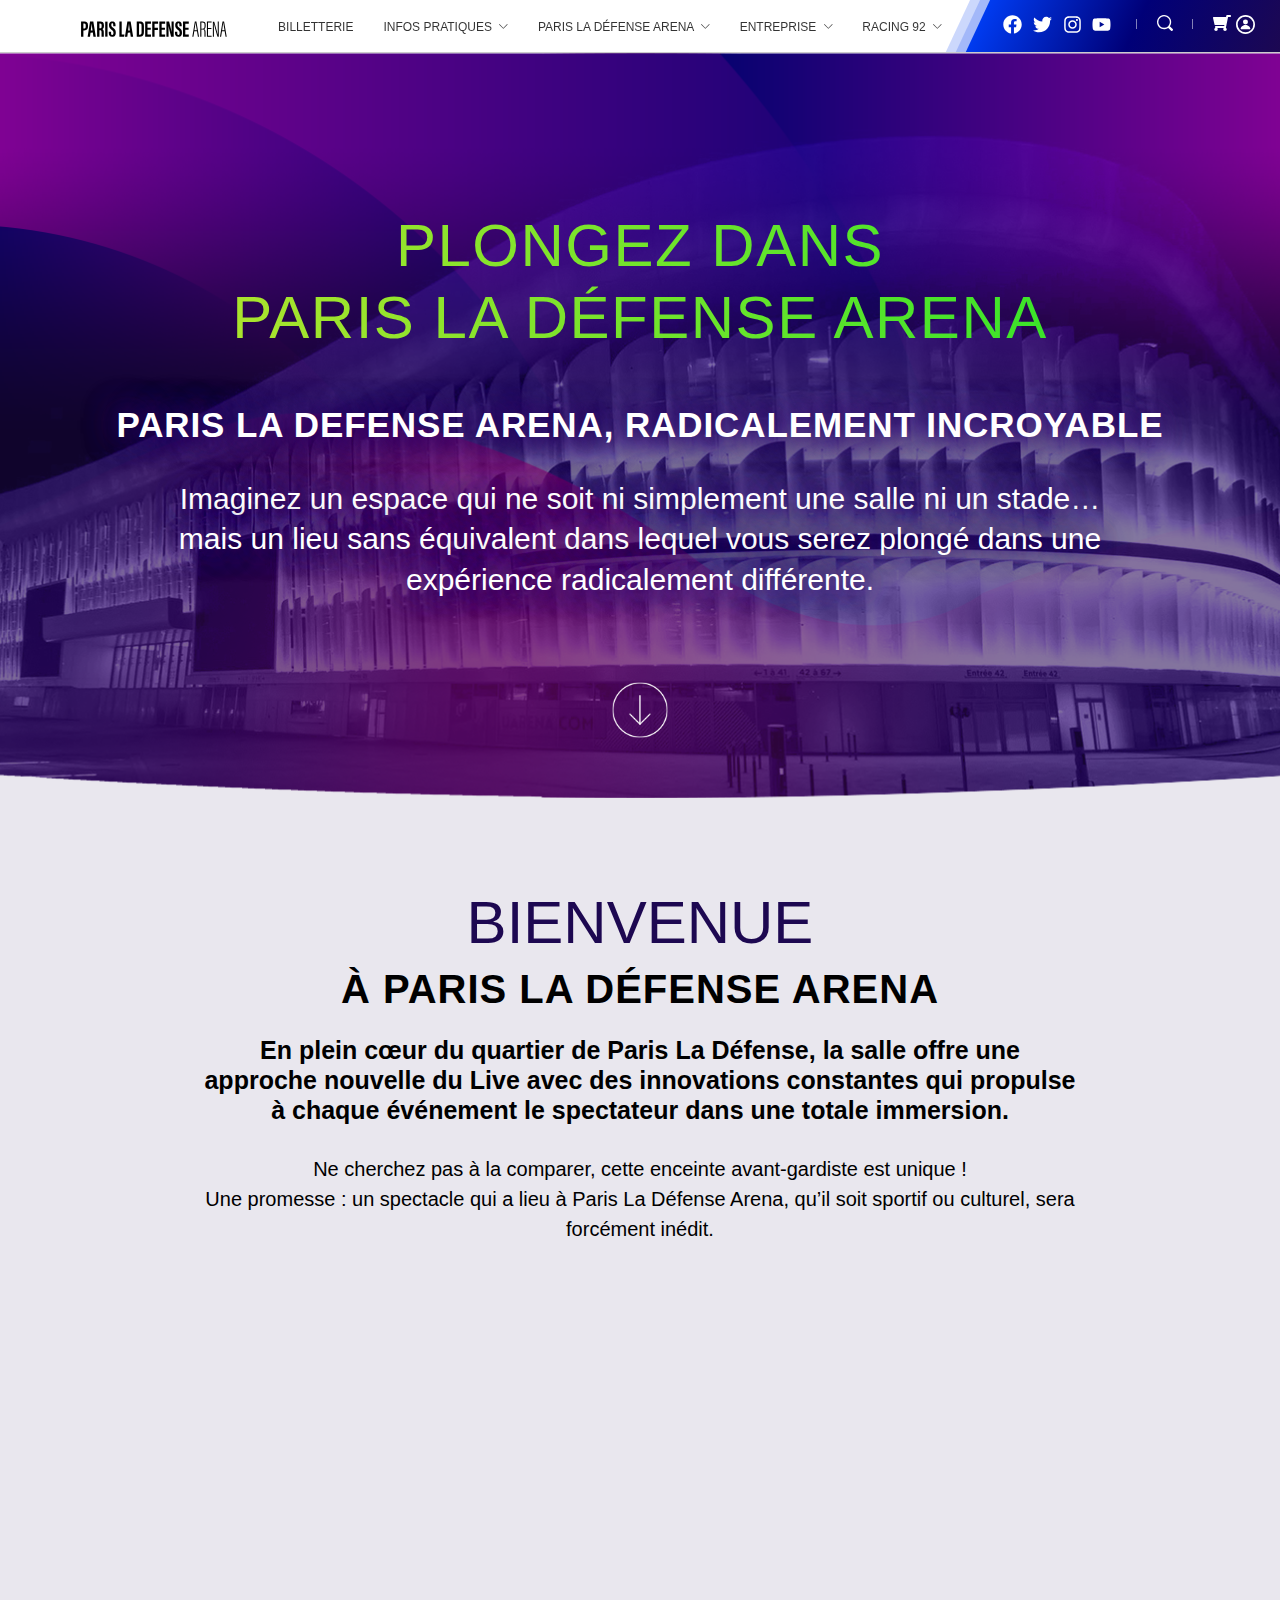
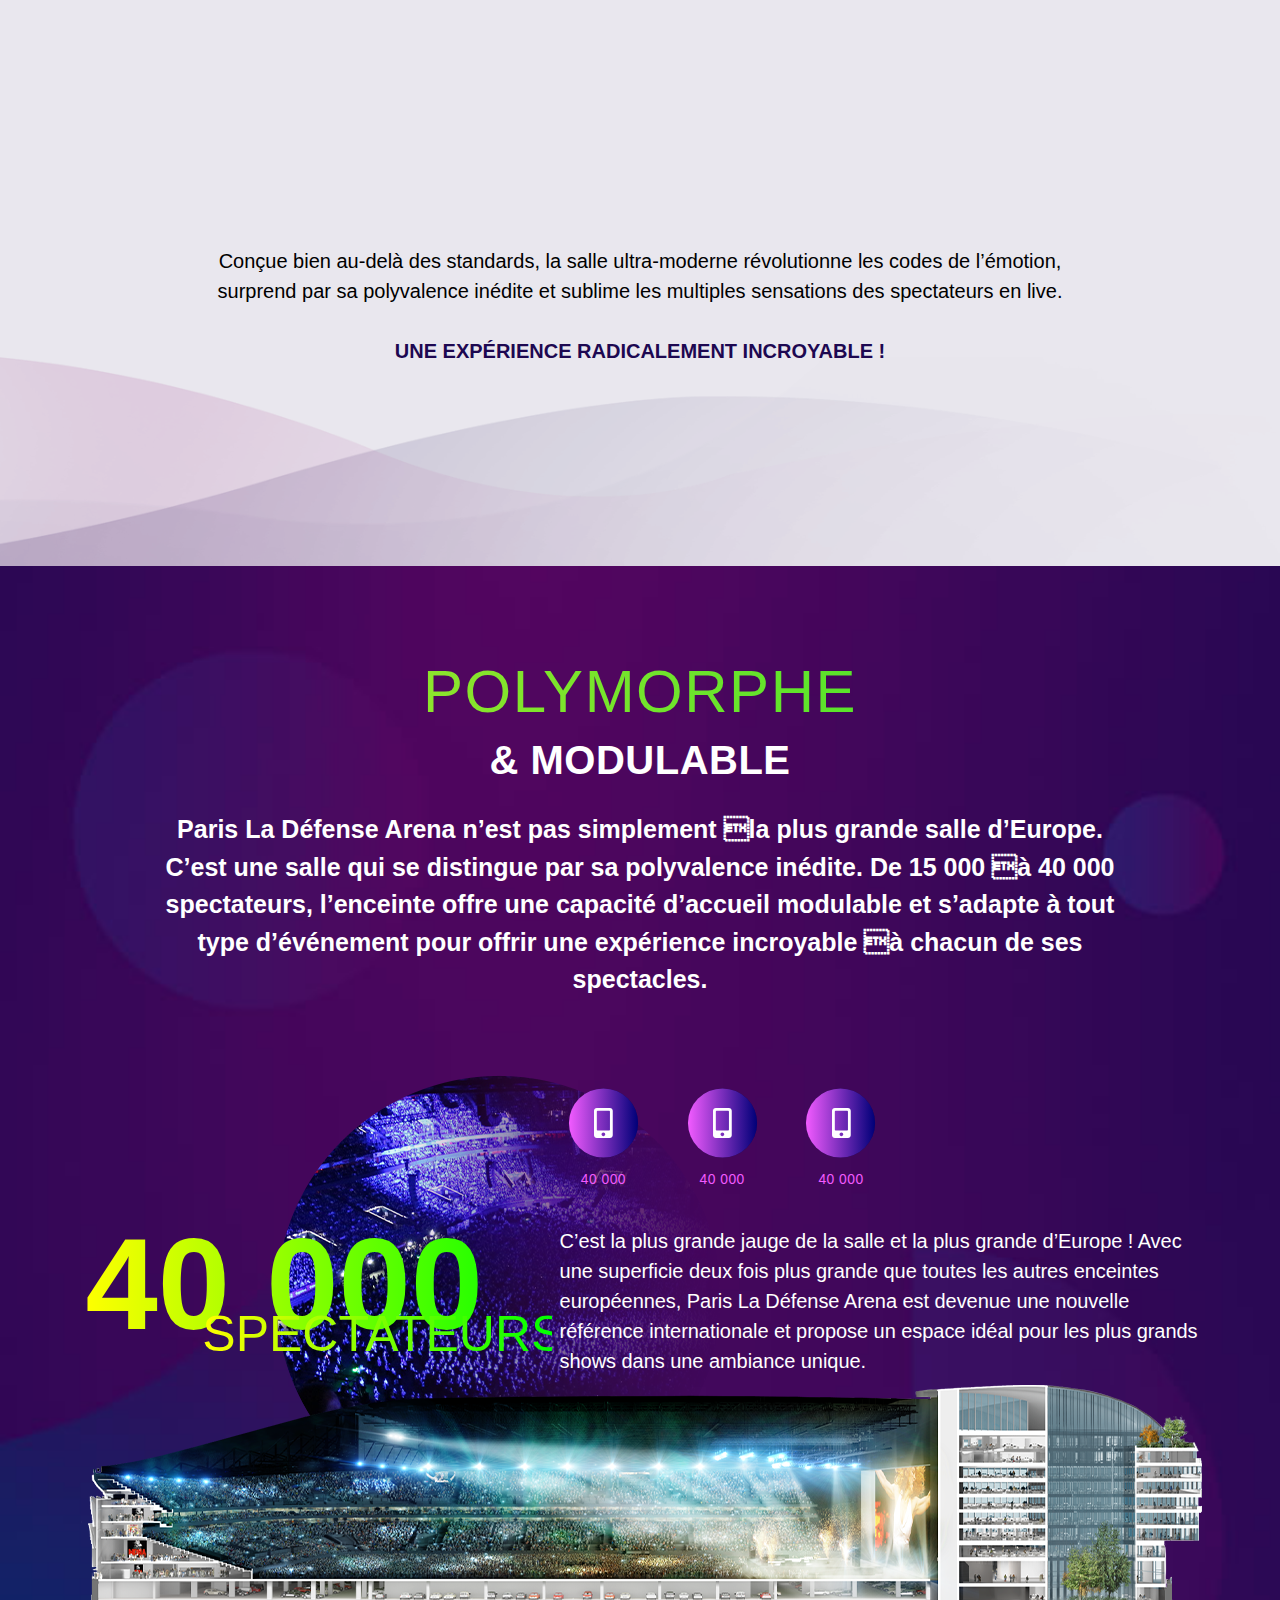
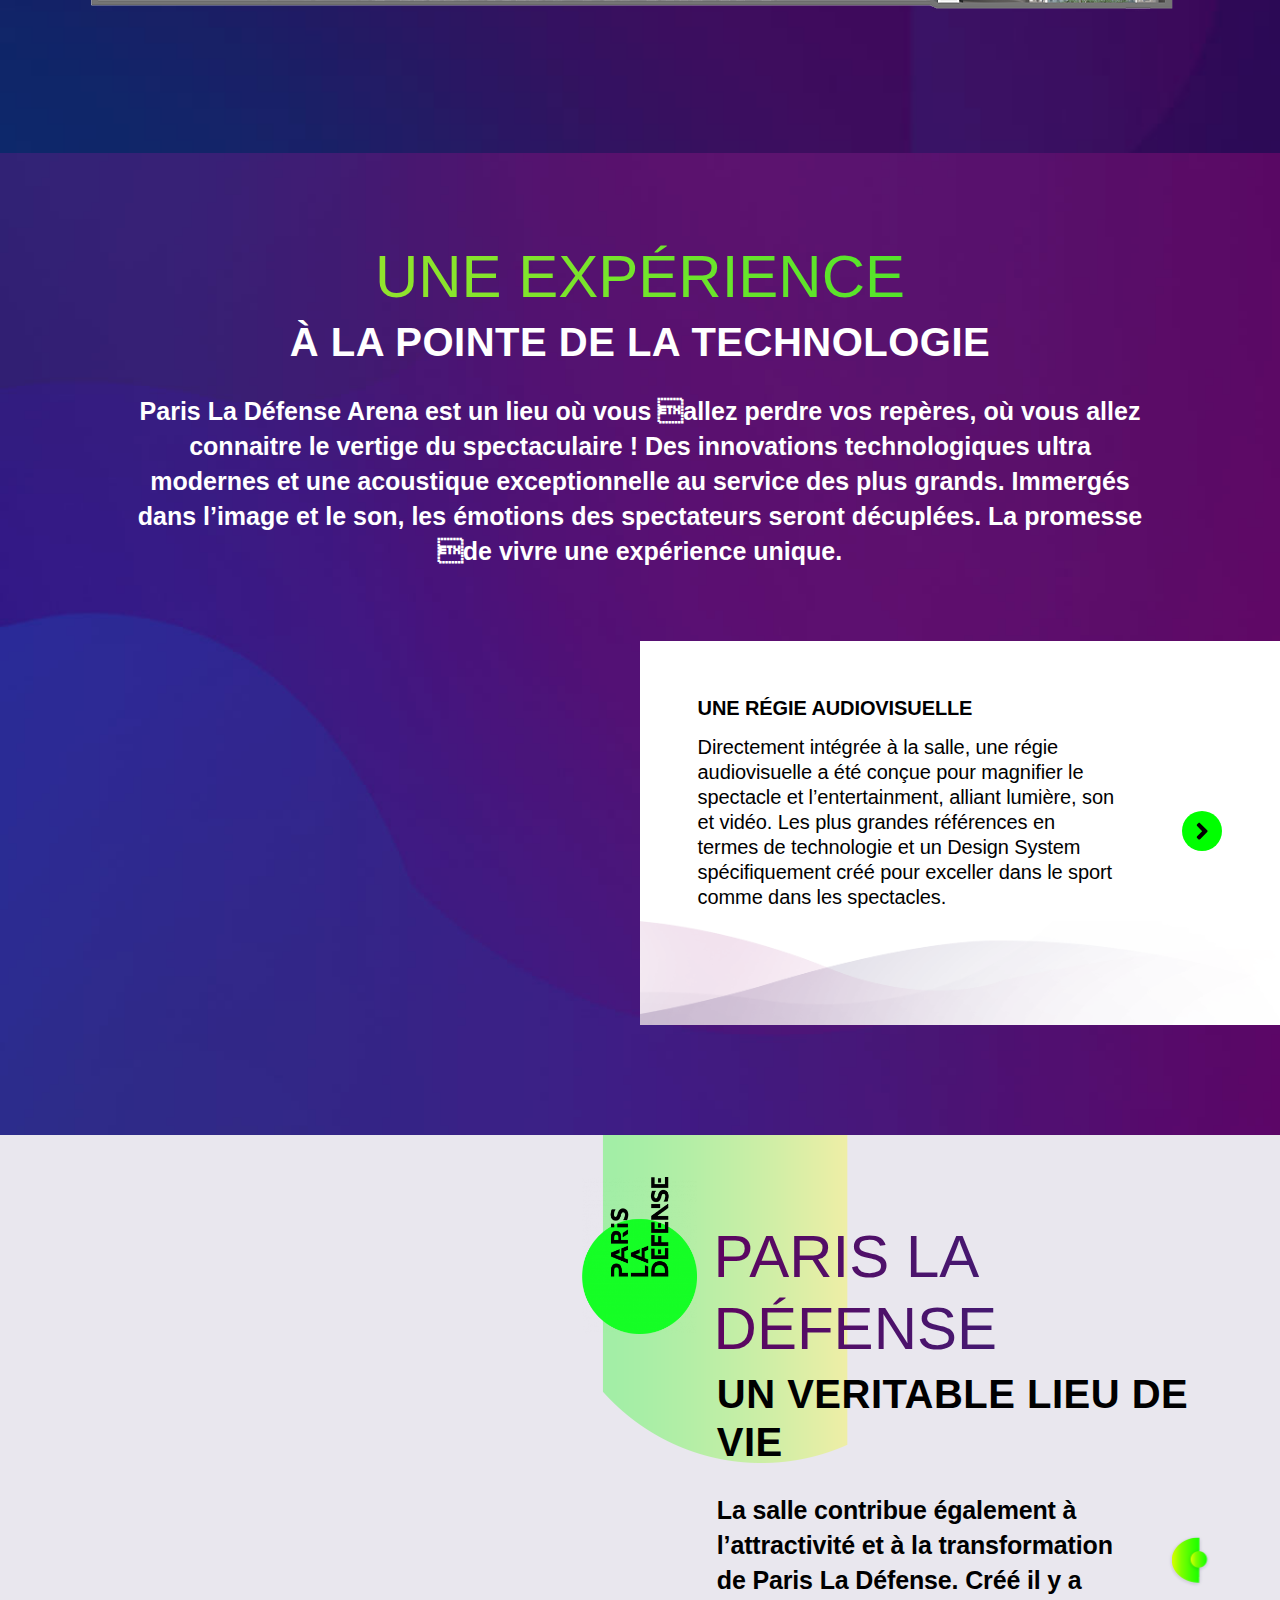
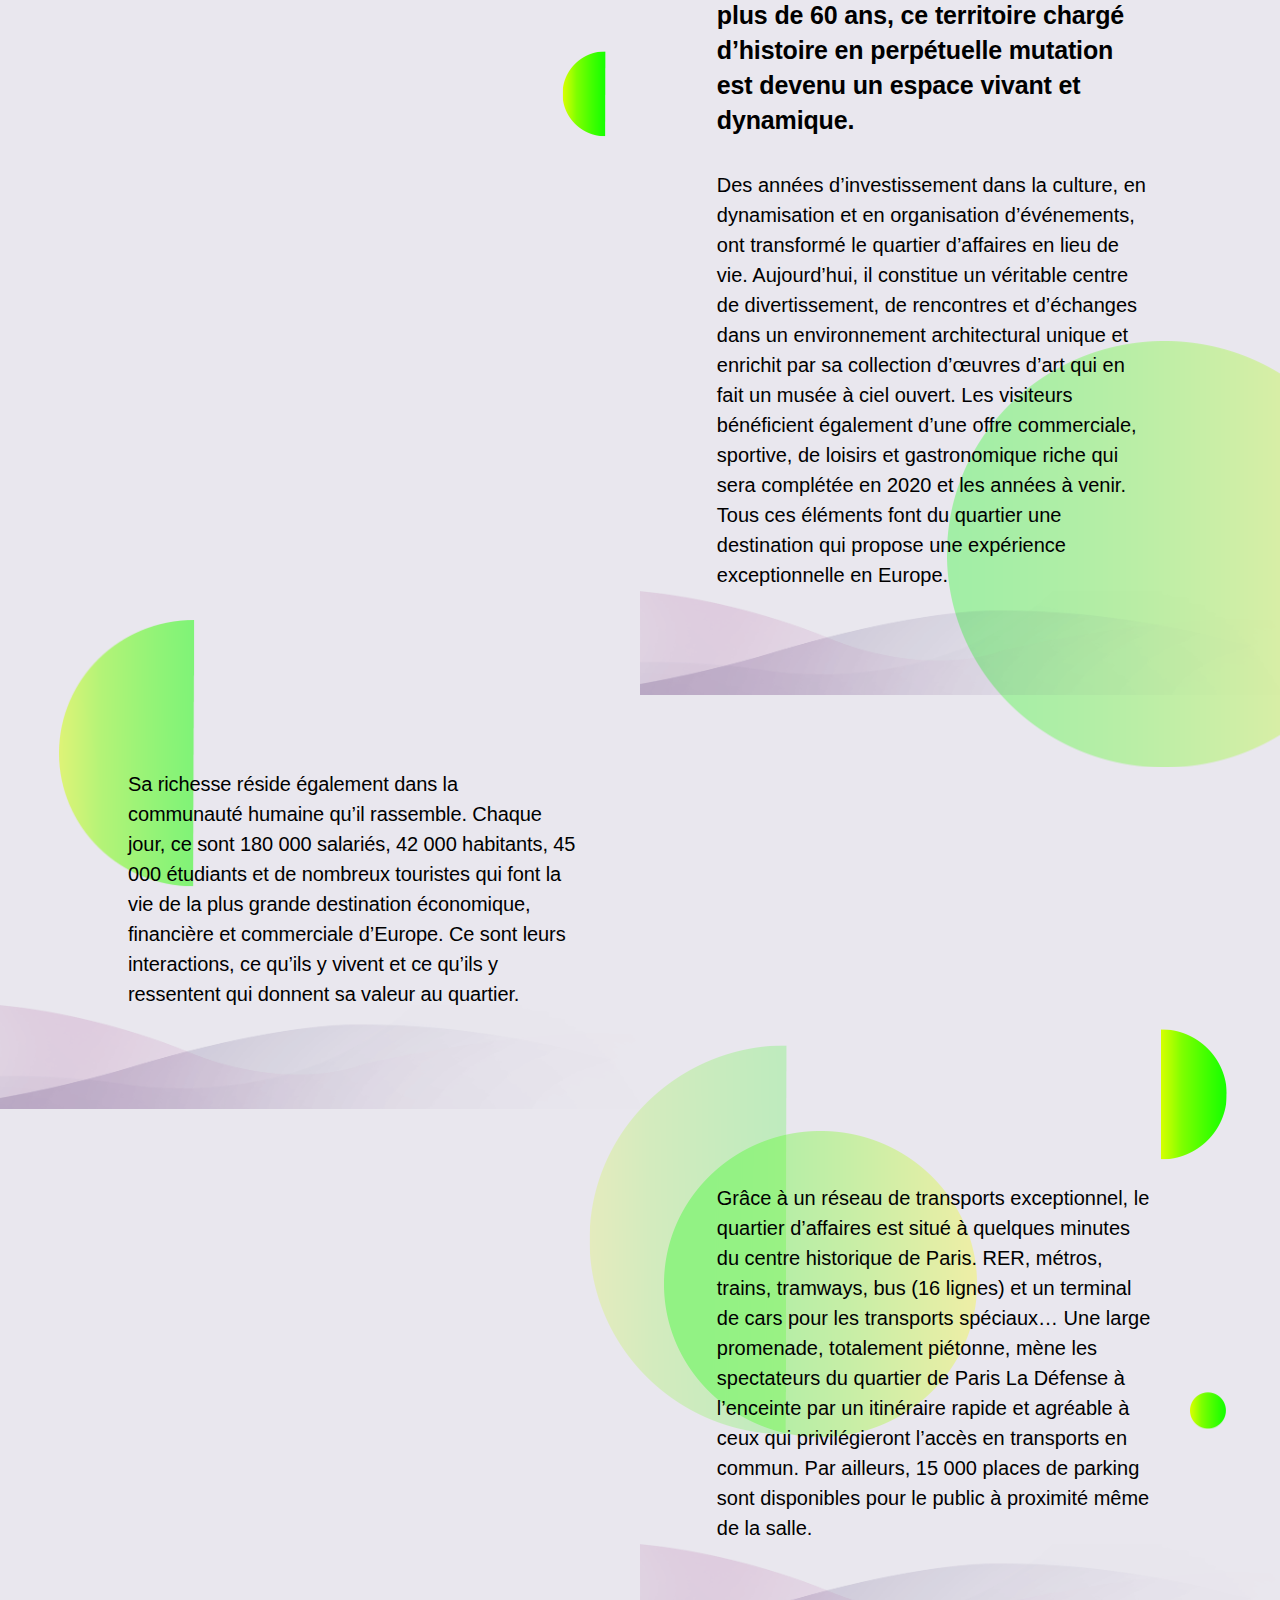
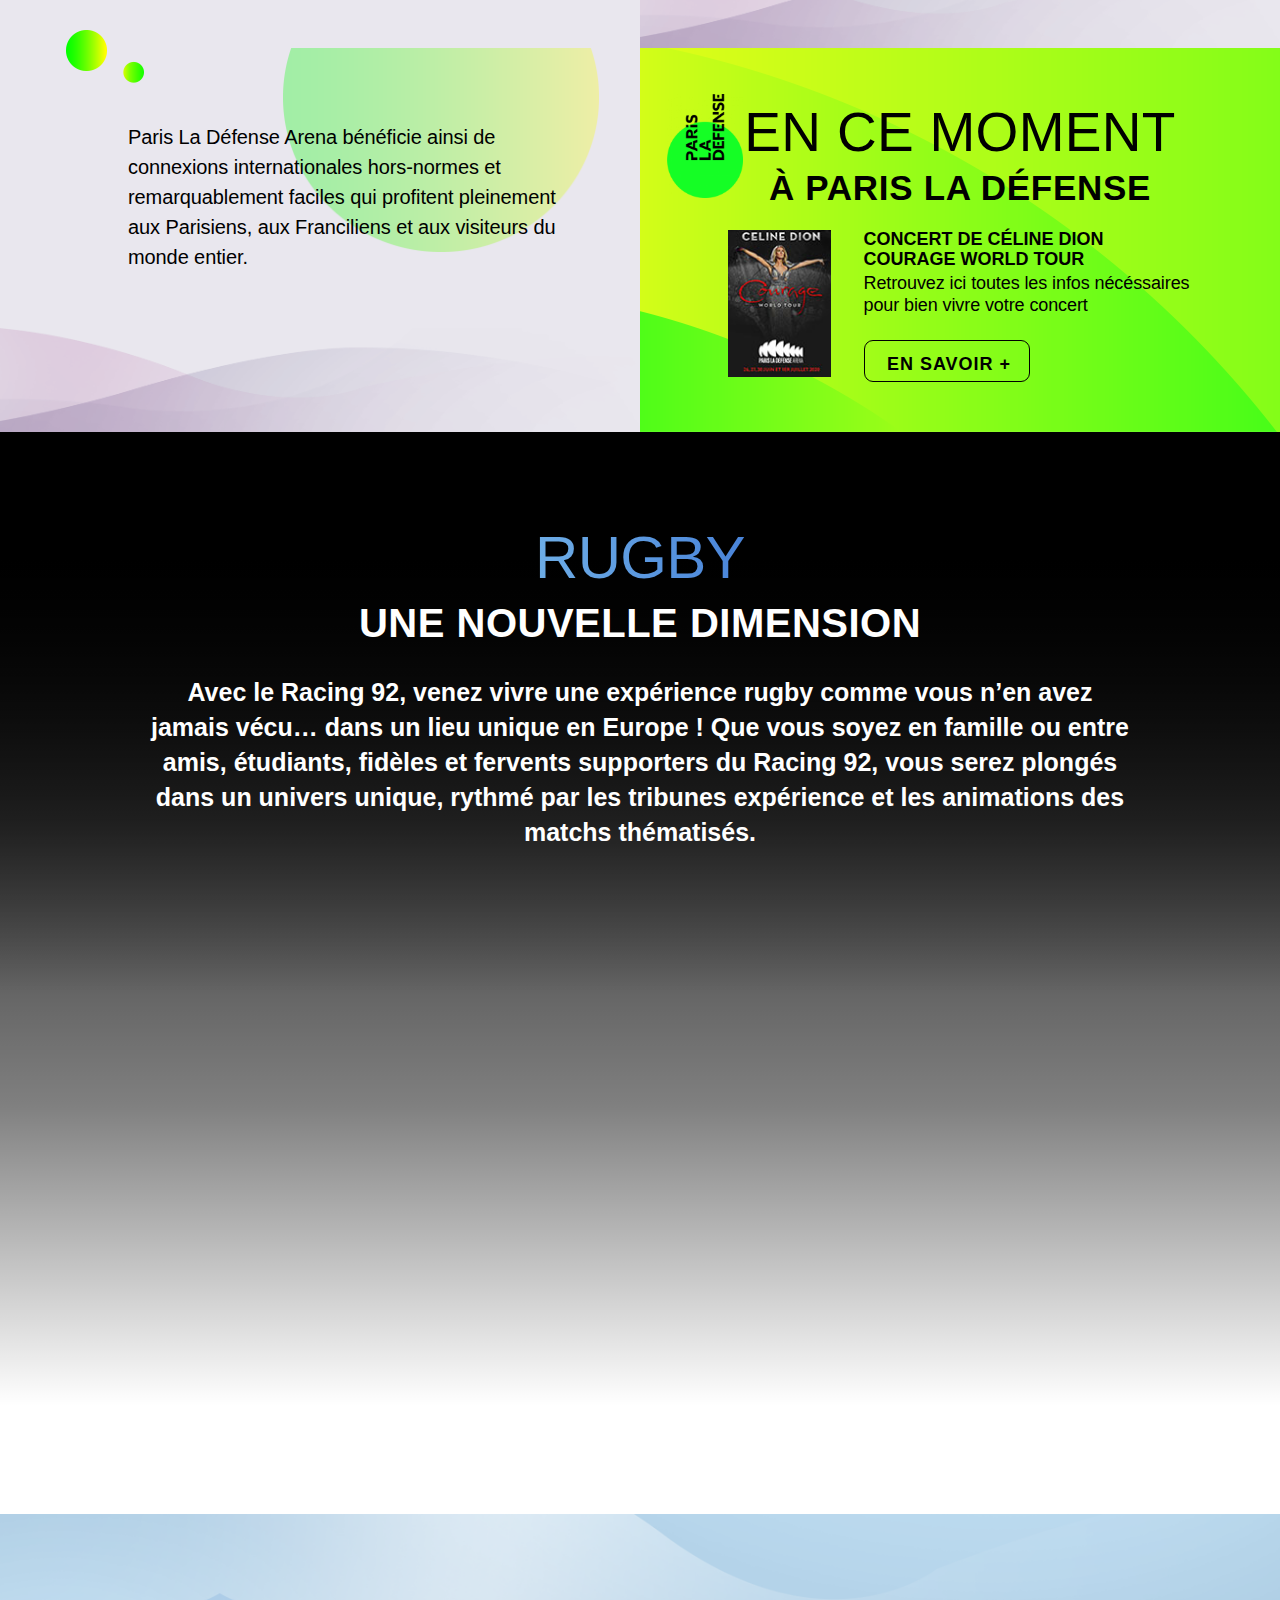
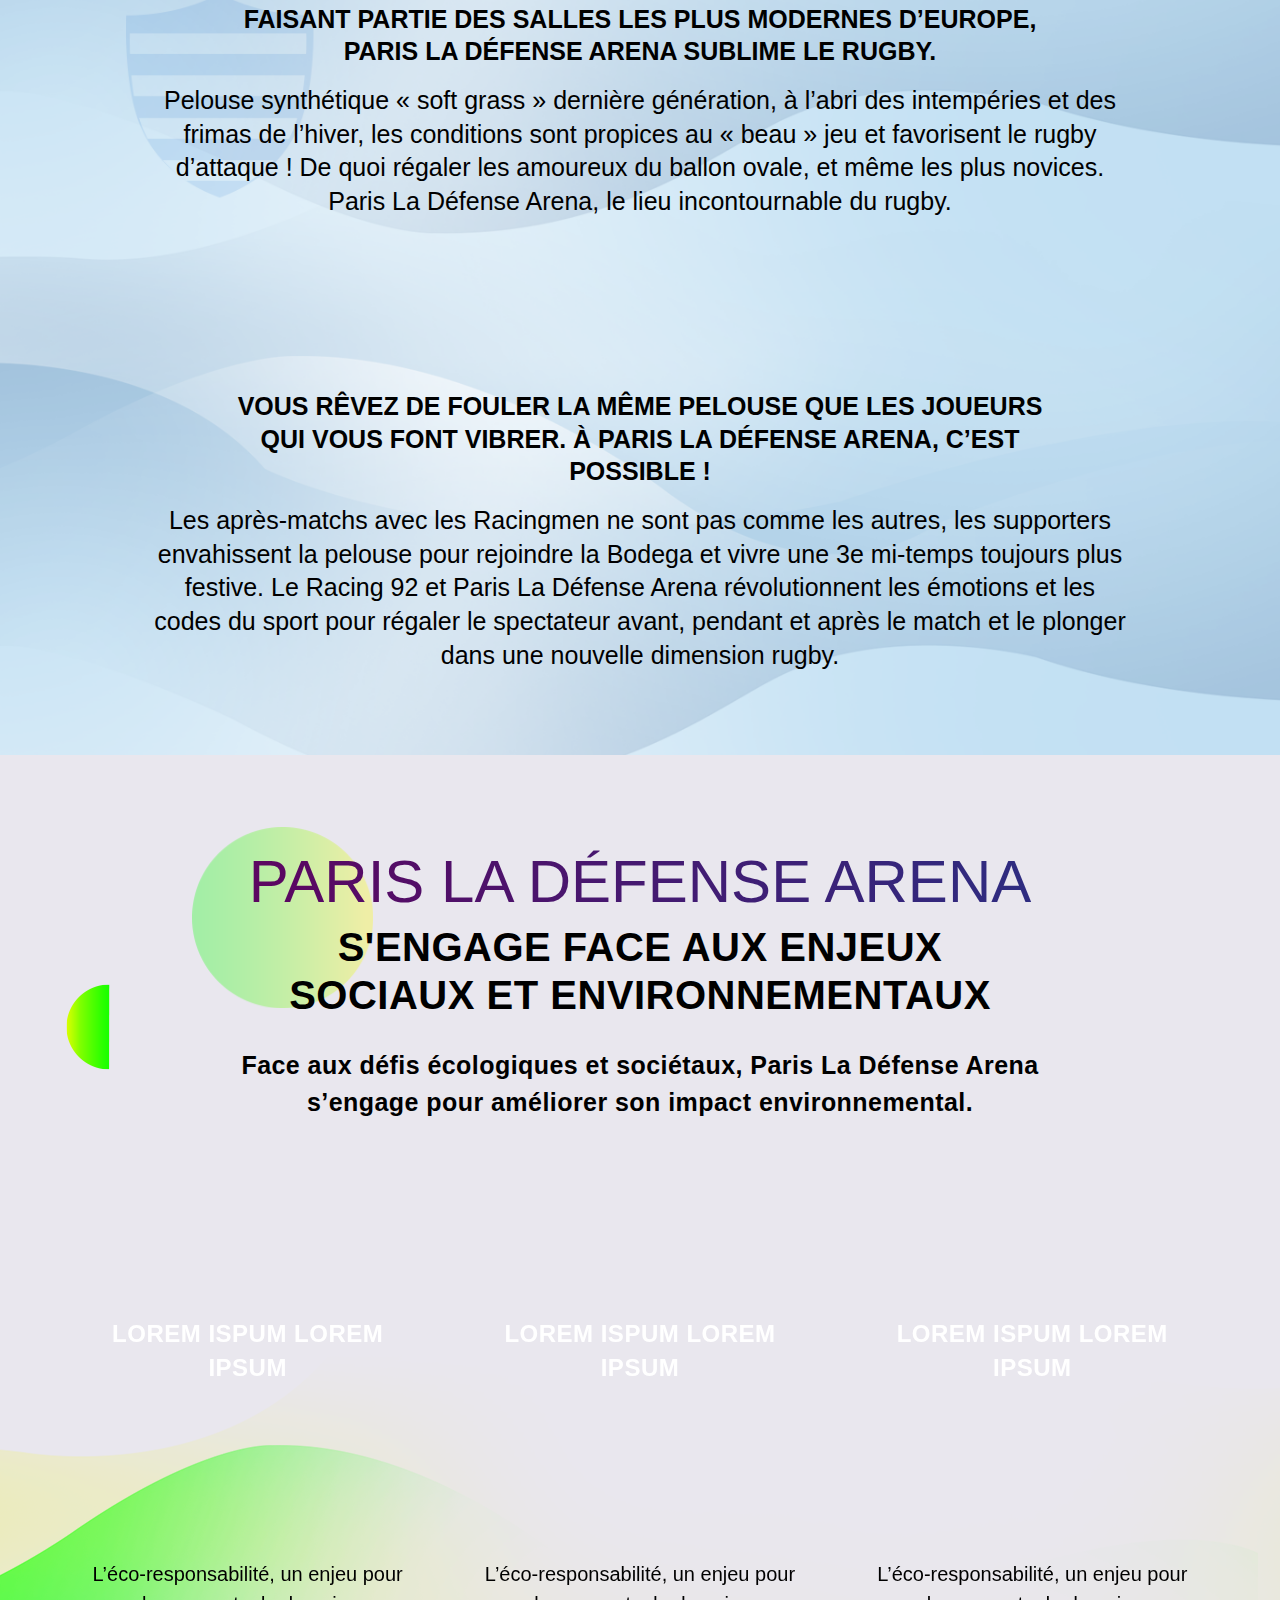
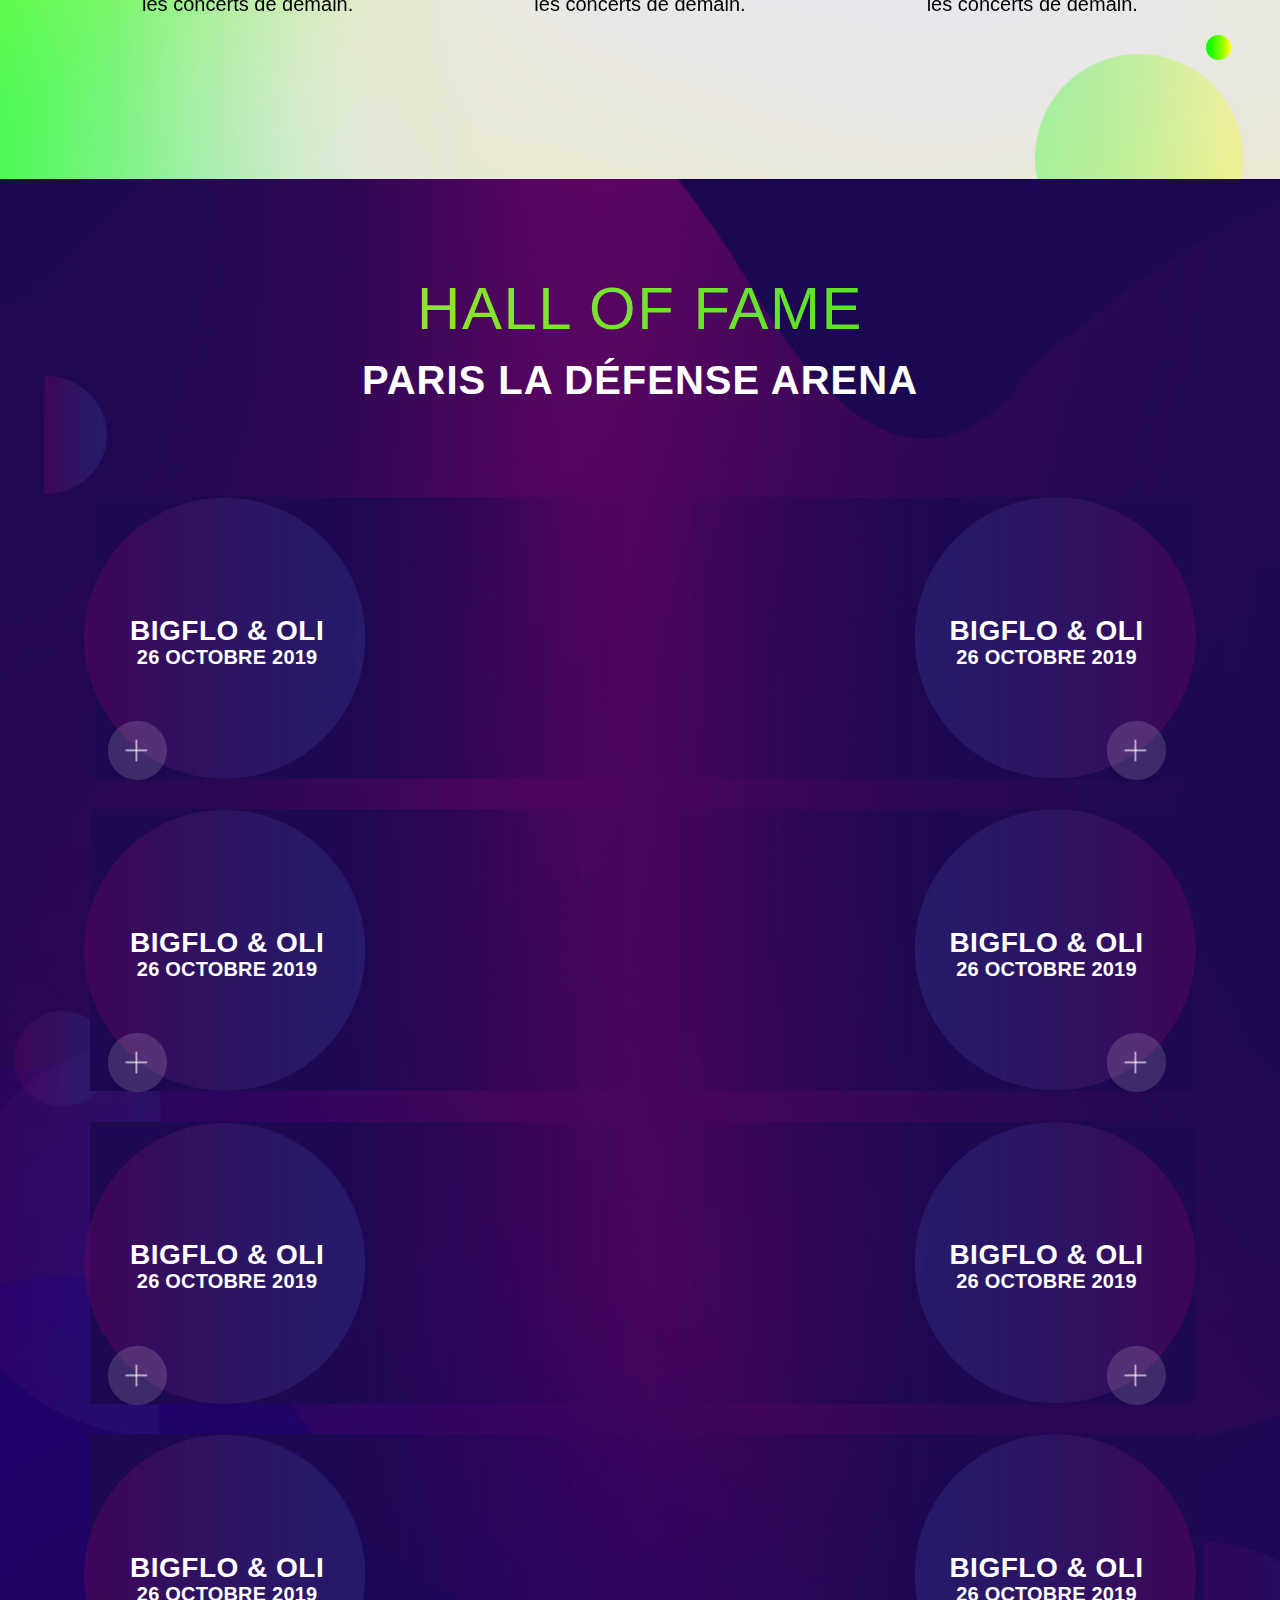
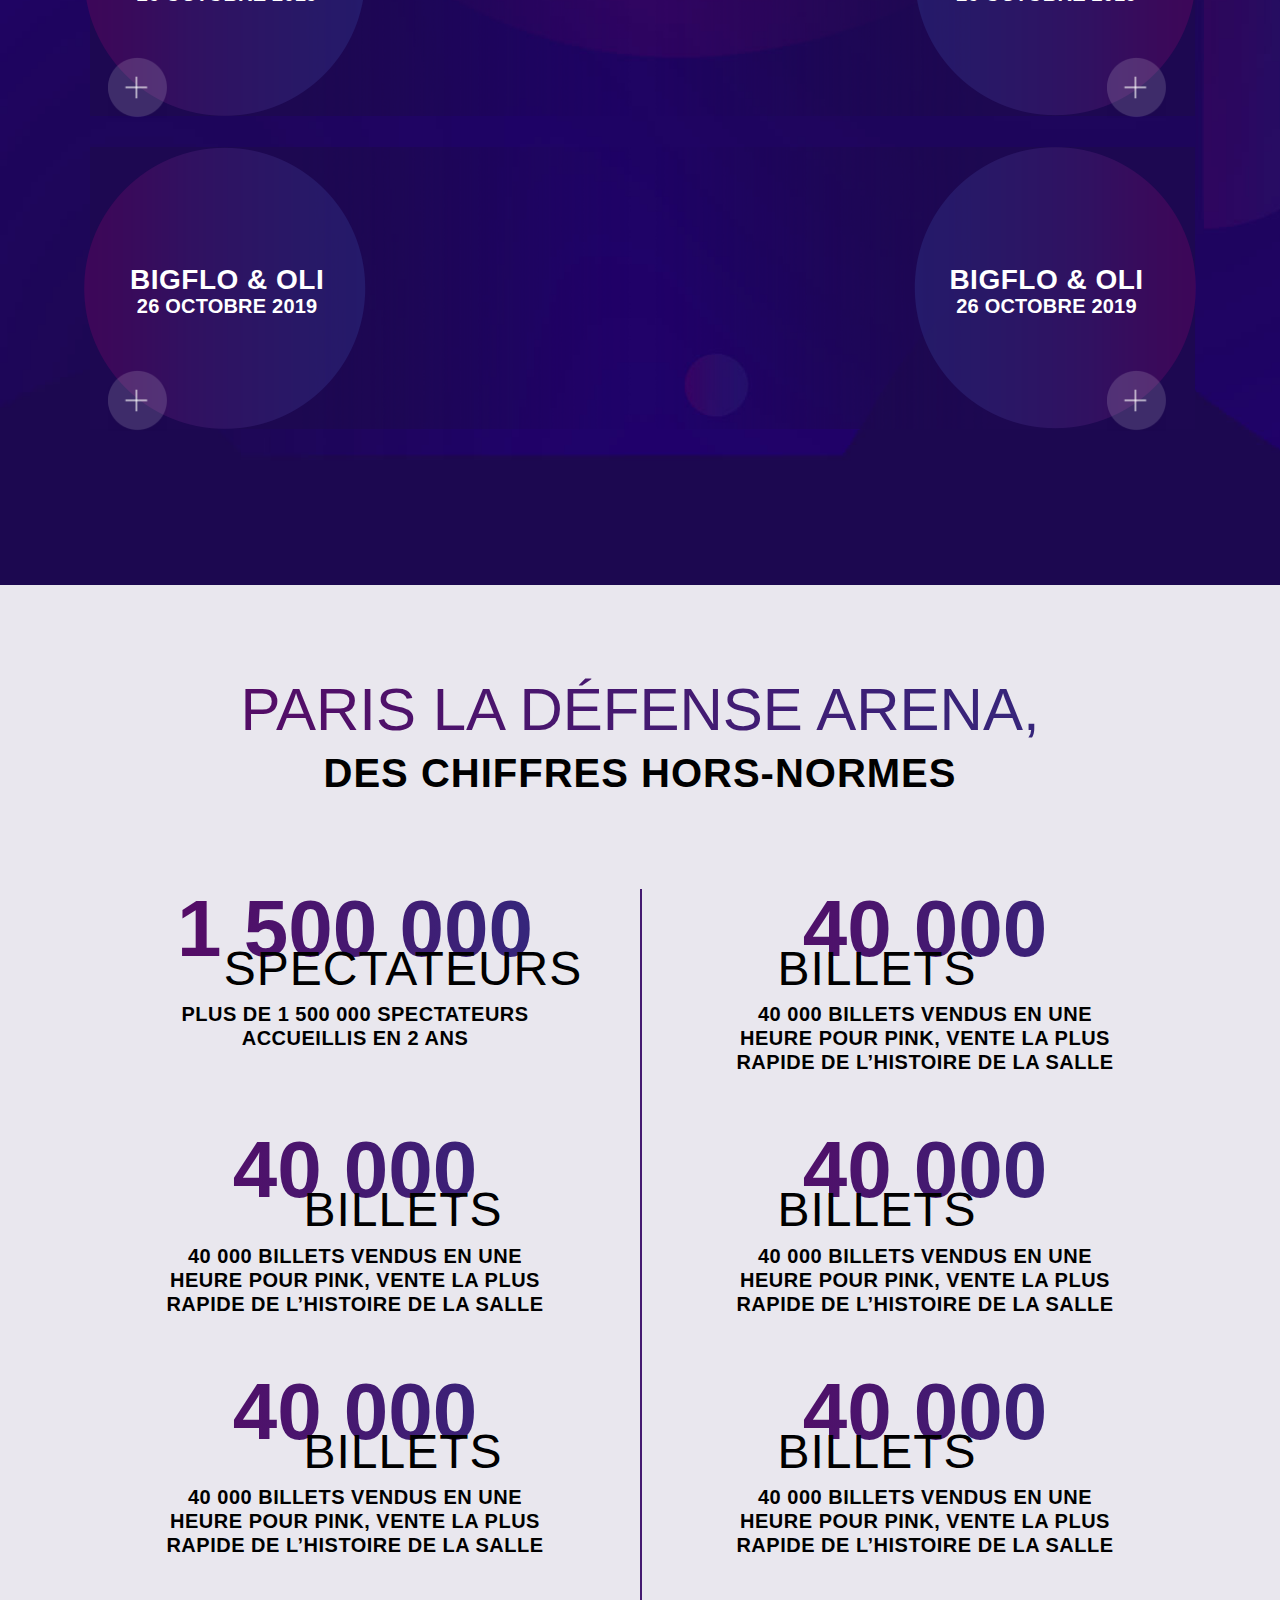
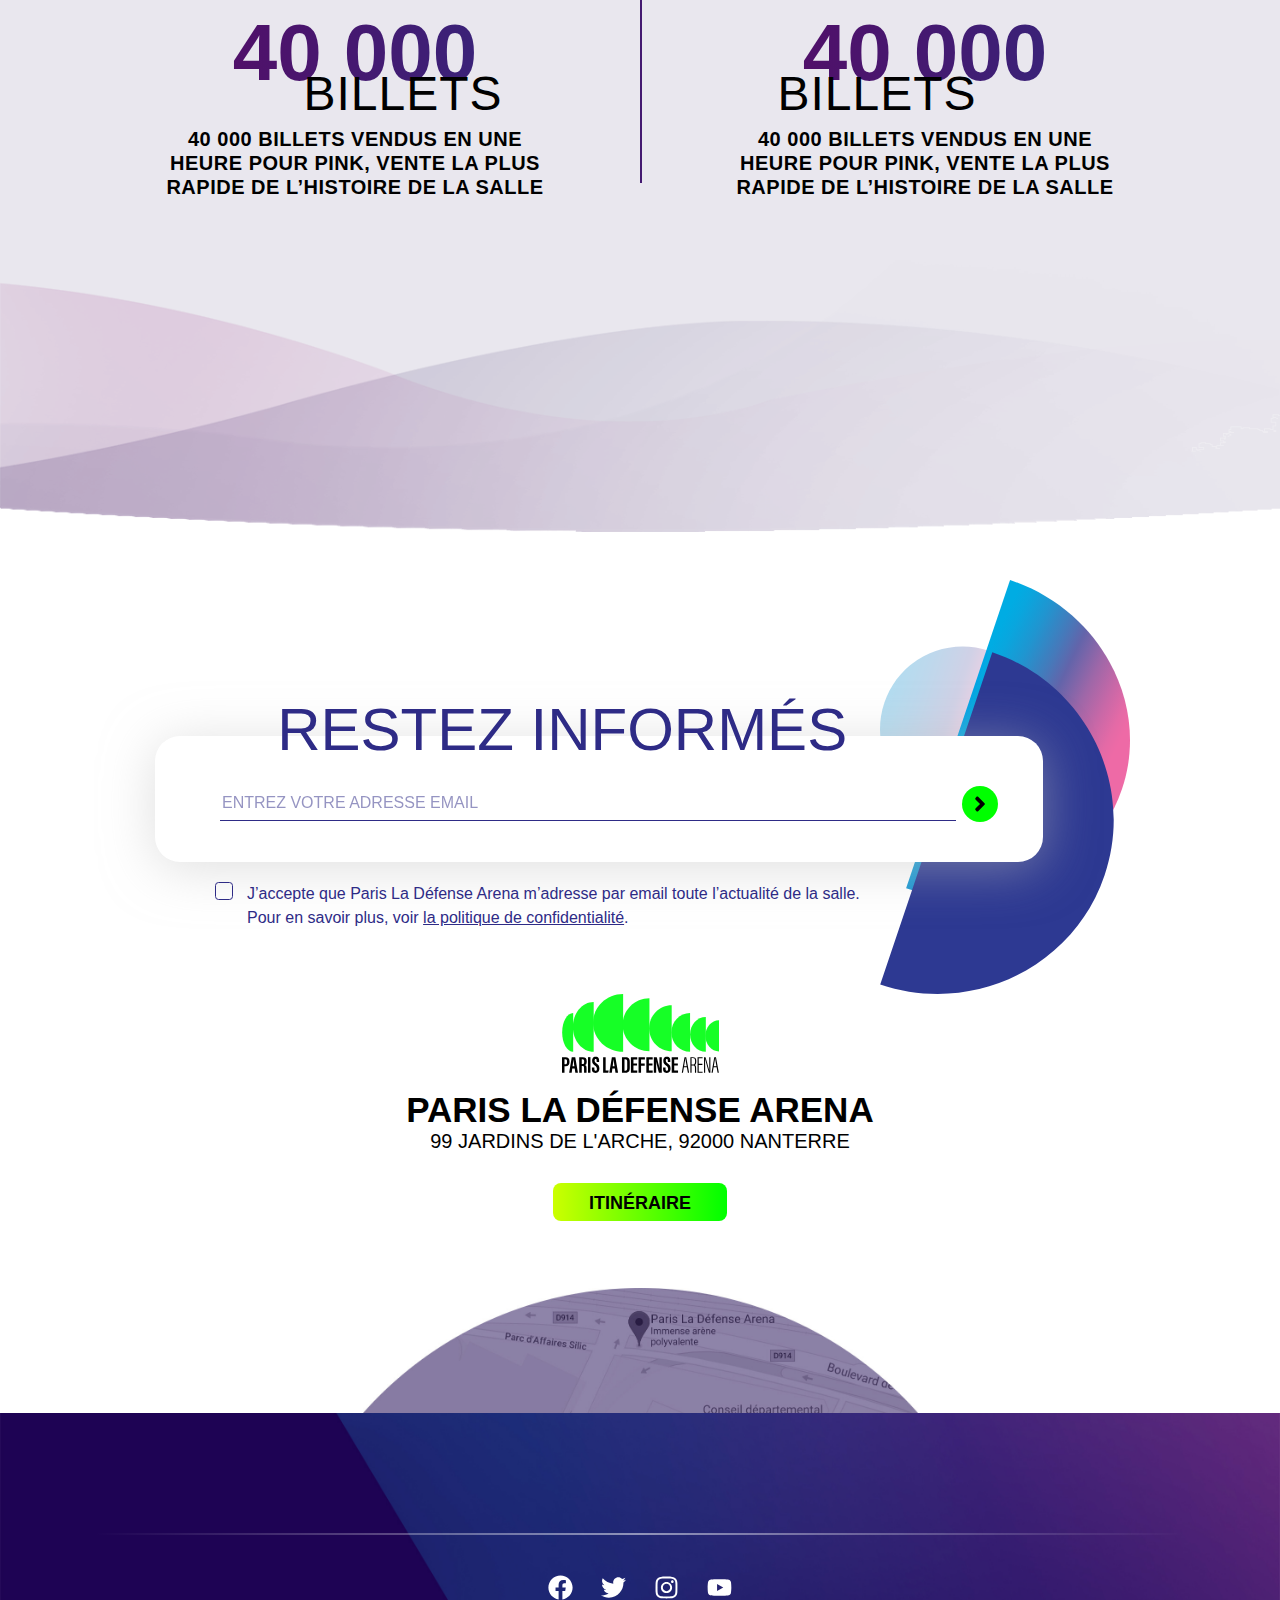
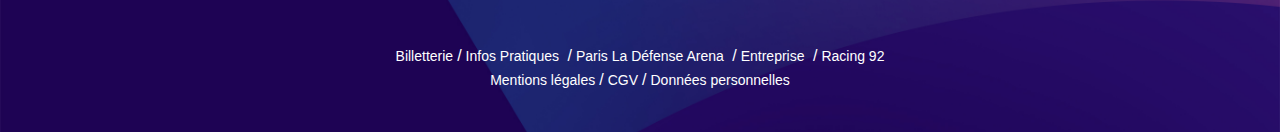
==== index.html @ a8482090 "uarena-360" ====
<!DOCTYPE html>
<html lang="fr-FR">
<head>
	<meta charset="UTF-8">
	<meta name="viewport" content="width=device-width, initial-scale=1">
	<link rel="profile" href="http://gmpg.org/xfn/11">
	<link rel="pingback" href="https://uarena.stagewp.webedia.io/wordpress/xmlrpc.php">
	<link rel="stylesheet" href="https://use.typekit.net/qjj5oti.css">
	<title>Paris La Défense Arena - site officiel : billetterie et programmation</title>

<!-- This site is optimized with the Yoast SEO Premium plugin v12.9.2 - https://yoast.com/wordpress/plugins/seo/ -->
<meta name="description" content="Paris La Défense Arena : programmation, concerts, matchs, billetterie... Réservez en ligne !"/>
<meta name="robots" content="max-snippet:-1, max-image-preview:large, max-video-preview:-1"/>
<link rel="canonical" href="https://uarena.stagewp.webedia.io/" />
<meta property="og:locale" content="fr_FR" />
<meta property="og:type" content="website" />
<meta property="og:title" content="Paris La Défense Arena - site officiel : billetterie et programmation" />
<meta property="og:description" content="Paris La Défense Arena : programmation, concerts, matchs, billetterie... Réservez en ligne !" />
<meta property="og:url" content="https://uarena.stagewp.webedia.io/" />
<meta property="og:site_name" content="Paris La Défense Arena" />
<meta name="twitter:card" content="summary_large_image" />
<meta name="twitter:description" content="Paris La Défense Arena : programmation, concerts, matchs, billetterie... Réservez en ligne !" />
<meta name="twitter:title" content="Paris La Défense Arena - site officiel : billetterie et programmation" />
<meta name="twitter:site" content="@ParisLaDefArena" />
<meta name="twitter:creator" content="@ParisLaDefArena" />
<script type='application/ld+json' class='yoast-schema-graph yoast-schema-graph--main'>{"@context":"https://schema.org","@graph":[{"@type":"WebSite","@id":"https://uarena.stagewp.webedia.io/#website","url":"https://uarena.stagewp.webedia.io/","name":"Paris La D\u00e9fense Arena","description":"Site officiel","potentialAction":{"@type":"SearchAction","target":"https://uarena.stagewp.webedia.io/?s={search_term_string}","query-input":"required name=search_term_string"}},{"@type":"WebPage","@id":"https://uarena.stagewp.webedia.io/#webpage","url":"https://uarena.stagewp.webedia.io/","inLanguage":"fr-FR","name":"Paris La D\u00e9fense Arena - site officiel : billetterie et programmation","isPartOf":{"@id":"https://uarena.stagewp.webedia.io/#website"},"datePublished":"2019-12-11T09:32:35+00:00","dateModified":"2020-02-17T19:58:42+00:00","description":"Paris La D\u00e9fense Arena : programmation, concerts, matchs, billetterie... R\u00e9servez en ligne !"}]}</script>
<!-- / Yoast SEO Premium plugin. -->

<link rel='dns-prefetch' href='//s.w.org' />
<link rel="alternate" type="application/rss+xml" title="Paris La Défense Arena &raquo; Flux" href="https://uarena.stagewp.webedia.io/feed/" />
<link rel="alternate" type="application/rss+xml" title="Paris La Défense Arena &raquo; Flux des commentaires" href="https://uarena.stagewp.webedia.io/comments/feed/" />
		<script type="text/javascript">
			window._wpemojiSettings = {"baseUrl":"https:\/\/s.w.org\/images\/core\/emoji\/12.0.0-1\/72x72\/","ext":".png","svgUrl":"https:\/\/s.w.org\/images\/core\/emoji\/12.0.0-1\/svg\/","svgExt":".svg","source":{"wpemoji":"https:\/\/uarena.stagewp.webedia.io\/wordpress\/wp-includes\/js\/wp-emoji.js?ver=5.3.2","twemoji":"https:\/\/uarena.stagewp.webedia.io\/wordpress\/wp-includes\/js\/twemoji.js?ver=5.3.2"}};
			/**
 * @output wp-includes/js/wp-emoji-loader.js
 */

( function( window, document, settings ) {
	var src, ready, ii, tests;

	// Create a canvas element for testing native browser support of emoji.
	var canvas = document.createElement( 'canvas' );
	var context = canvas.getContext && canvas.getContext( '2d' );

	/**
	 * Checks if two sets of Emoji characters render the same visually.
	 *
	 * @since 4.9.0
	 *
	 * @private
	 *
	 * @param {number[]} set1 Set of Emoji character codes.
	 * @param {number[]} set2 Set of Emoji character codes.
	 *
	 * @return {boolean} True if the two sets render the same.
	 */
	function emojiSetsRenderIdentically( set1, set2 ) {
		var stringFromCharCode = String.fromCharCode;

		// Cleanup from previous test.
		context.clearRect( 0, 0, canvas.width, canvas.height );
		context.fillText( stringFromCharCode.apply( this, set1 ), 0, 0 );
		var rendered1 = canvas.toDataURL();

		// Cleanup from previous test.
		context.clearRect( 0, 0, canvas.width, canvas.height );
		context.fillText( stringFromCharCode.apply( this, set2 ), 0, 0 );
		var rendered2 = canvas.toDataURL();

		return rendered1 === rendered2;
	}

	/**
	 * Detects if the browser supports rendering emoji or flag emoji.
	 *
	 * Flag emoji are a single glyph made of two characters, so some browsers
	 * (notably, Firefox OS X) don't support them.
	 *
	 * @since 4.2.0
	 *
	 * @private
	 *
	 * @param {string} type Whether to test for support of "flag" or "emoji".
	 *
	 * @return {boolean} True if the browser can render emoji, false if it cannot.
	 */
	function browserSupportsEmoji( type ) {
		var isIdentical;

		if ( ! context || ! context.fillText ) {
			return false;
		}

		/*
		 * Chrome on OS X added native emoji rendering in M41. Unfortunately,
		 * it doesn't work when the font is bolder than 500 weight. So, we
		 * check for bold rendering support to avoid invisible emoji in Chrome.
		 */
		context.textBaseline = 'top';
		context.font = '600 32px Arial';

		switch ( type ) {
			case 'flag':
				/*
				 * Test for Transgender flag compatibility. This flag is shortlisted for the Emoji 13 spec,
				 * but has landed in Twemoji early, so we can add support for it, too.
				 *
				 * To test for support, we try to render it, and compare the rendering to how it would look if
				 * the browser doesn't render it correctly (white flag emoji + transgender symbol).
				 */
				isIdentical = emojiSetsRenderIdentically(
					[ 0x1F3F3, 0xFE0F, 0x200D, 0x26A7, 0xFE0F ],
					[ 0x1F3F3, 0xFE0F, 0x200B, 0x26A7, 0xFE0F ]
				);

				if ( isIdentical ) {
					return false;
				}

				/*
				 * Test for UN flag compatibility. This is the least supported of the letter locale flags,
				 * so gives us an easy test for full support.
				 *
				 * To test for support, we try to render it, and compare the rendering to how it would look if
				 * the browser doesn't render it correctly ([U] + [N]).
				 */
				isIdentical = emojiSetsRenderIdentically(
					[ 0xD83C, 0xDDFA, 0xD83C, 0xDDF3 ],
					[ 0xD83C, 0xDDFA, 0x200B, 0xD83C, 0xDDF3 ]
				);

				if ( isIdentical ) {
					return false;
				}

				/*
				 * Test for English flag compatibility. England is a country in the United Kingdom, it
				 * does not have a two letter locale code but rather an five letter sub-division code.
				 *
				 * To test for support, we try to render it, and compare the rendering to how it would look if
				 * the browser doesn't render it correctly (black flag emoji + [G] + [B] + [E] + [N] + [G]).
				 */
				isIdentical = emojiSetsRenderIdentically(
					[ 0xD83C, 0xDFF4, 0xDB40, 0xDC67, 0xDB40, 0xDC62, 0xDB40, 0xDC65, 0xDB40, 0xDC6E, 0xDB40, 0xDC67, 0xDB40, 0xDC7F ],
					[ 0xD83C, 0xDFF4, 0x200B, 0xDB40, 0xDC67, 0x200B, 0xDB40, 0xDC62, 0x200B, 0xDB40, 0xDC65, 0x200B, 0xDB40, 0xDC6E, 0x200B, 0xDB40, 0xDC67, 0x200B, 0xDB40, 0xDC7F ]
				);

				return ! isIdentical;
			case 'emoji':
				/*
				 * Love is love.
				 *
				 * To test for Emoji 12 support, try to render a new emoji: men holding hands, with different skin
				 * tone modifiers.
				 *
				 * When updating this test for future Emoji releases, ensure that individual emoji that make up the
				 * sequence come from older emoji standards.
				 */
				isIdentical = emojiSetsRenderIdentically(
					[0xD83D, 0xDC68, 0xD83C, 0xDFFE, 0x200D, 0xD83E, 0xDD1D, 0x200D, 0xD83D, 0xDC68, 0xD83C, 0xDFFC],
					[0xD83D, 0xDC68, 0xD83C, 0xDFFE, 0x200B, 0xD83E, 0xDD1D, 0x200B, 0xD83D, 0xDC68, 0xD83C, 0xDFFC]
				);

				return ! isIdentical;
		}

		return false;
	}

	/**
	 * Adds a script to the head of the document.
	 *
	 * @ignore
	 *
	 * @since 4.2.0
	 *
	 * @param {Object} src The url where the script is located.
	 * @return {void}
	 */
	function addScript( src ) {
		var script = document.createElement( 'script' );

		script.src = src;
		script.defer = script.type = 'text/javascript';
		document.getElementsByTagName( 'head' )[0].appendChild( script );
	}

	tests = Array( 'flag', 'emoji' );

	settings.supports = {
		everything: true,
		everythingExceptFlag: true
	};

	/*
	 * Tests the browser support for flag emojis and other emojis, and adjusts the
	 * support settings accordingly.
	 */
	for( ii = 0; ii < tests.length; ii++ ) {
		settings.supports[ tests[ ii ] ] = browserSupportsEmoji( tests[ ii ] );

		settings.supports.everything = settings.supports.everything && settings.supports[ tests[ ii ] ];

		if ( 'flag' !== tests[ ii ] ) {
			settings.supports.everythingExceptFlag = settings.supports.everythingExceptFlag && settings.supports[ tests[ ii ] ];
		}
	}

	settings.supports.everythingExceptFlag = settings.supports.everythingExceptFlag && ! settings.supports.flag;

	// Sets DOMReady to false and assigns a ready function to settings.
	settings.DOMReady = false;
	settings.readyCallback = function() {
		settings.DOMReady = true;
	};

	// When the browser can not render everything we need to load a polyfill.
	if ( ! settings.supports.everything ) {
		ready = function() {
			settings.readyCallback();
		};

		/*
		 * Cross-browser version of adding a dom ready event.
		 */
		if ( document.addEventListener ) {
			document.addEventListener( 'DOMContentLoaded', ready, false );
			window.addEventListener( 'load', ready, false );
		} else {
			window.attachEvent( 'onload', ready );
			document.attachEvent( 'onreadystatechange', function() {
				if ( 'complete' === document.readyState ) {
					settings.readyCallback();
				}
			} );
		}

		src = settings.source || {};

		if ( src.concatemoji ) {
			addScript( src.concatemoji );
		} else if ( src.wpemoji && src.twemoji ) {
			addScript( src.twemoji );
			addScript( src.wpemoji );
		}
	}

} )( window, document, window._wpemojiSettings );
		</script>
		<style type="text/css">
img.wp-smiley,
img.emoji {
	display: inline !important;
	border: none !important;
	box-shadow: none !important;
	height: 1em !important;
	width: 1em !important;
	margin: 0 .07em !important;
	vertical-align: -0.1em !important;
	background: none !important;
	padding: 0 !important;
}
</style>
	<link rel='stylesheet' id='wp-block-library-css'  href='https://uarena.stagewp.webedia.io/wordpress/wp-includes/css/dist/block-library/style.css?ver=5.3.2' type='text/css' media='all' />
<link rel='stylesheet' id='afr-css-css'  href='https://uarena.stagewp.webedia.io/plugins/autocomplete-for-relevanssi/afr.min.css?ver=5.3.2' type='text/css' media='all' />
<link rel='stylesheet' id='main-css'  href='./themes/pld_arena/assets/css/style.css?id=c18644de0f3f253cf7f0&#038;ver=1.0.0' type='text/css' media='all' />
<script type='text/javascript' src='https://uarena.stagewp.webedia.io/plugins/autocomplete-for-relevanssi/awesomplete-gh-pages/awesomplete.js?ver=0.1'></script>
<link rel='https://api.w.org/' href='https://uarena.stagewp.webedia.io/wp-json/' />
<link rel="EditURI" type="application/rsd+xml" title="RSD" href="https://uarena.stagewp.webedia.io/wordpress/xmlrpc.php?rsd" />
<link rel="wlwmanifest" type="application/wlwmanifest+xml" href="https://uarena.stagewp.webedia.io/wordpress/wp-includes/wlwmanifest.xml" /> 
<meta name="generator" content="WordPress 5.3.2" />
<link rel='shortlink' href='https://uarena.stagewp.webedia.io/' />
<link rel="alternate" type="application/json+oembed" href="https://uarena.stagewp.webedia.io/wp-json/oembed/1.0/embed?url=https%3A%2F%2Fuarena.stagewp.webedia.io%2F" />
<link rel="alternate" type="text/xml+oembed" href="https://uarena.stagewp.webedia.io/wp-json/oembed/1.0/embed?url=https%3A%2F%2Fuarena.stagewp.webedia.io%2F&#038;format=xml" />
<script type="text/javascript">
               var ajaxurl = "https://uarena.stagewp.webedia.io/wordpress/wp-admin/admin-ajax.php";
             </script><!--Customizer CSS--> <style type="text/css"></style><!--/Customizer CSS--><link rel="icon" href="https://uarena.stagewp.webedia.io/uploads/2020/02/apple-icon-150x150.png" sizes="32x32" />
<link rel="icon" href="https://uarena.stagewp.webedia.io/uploads/2020/02/apple-icon.png" sizes="192x192" />
<link rel="apple-touch-icon-precomposed" href="https://uarena.stagewp.webedia.io/uploads/2020/02/apple-icon.png" />
<meta name="msapplication-TileImage" content="https://uarena.stagewp.webedia.io/uploads/2020/02/apple-icon.png" />
    <!-- Google Tag Manager -->
    <script>(function(w,d,s,l,i){w[l]=w[l]||[];w[l].push({'gtm.start':
    new Date().getTime(),event:'gtm.js'});var f=d.getElementsByTagName(s)[0],
    j=d.createElement(s),dl=l!='dataLayer'?'&l='+l:'';j.async=true;j.src=
    'https://www.googletagmanager.com/gtm.js?id='+i+dl;f.parentNode.insertBefore(j,f);
    })(window,document,'script','dataLayer','GTM-54TWP2S');</script>
    <!-- End Google Tag Manager -->
</head>

<body class="home page-template-default page page-id-6 wp-embed-responsive">

    <!-- Google Tag Manager (noscript) -->
    <noscript><iframe src="https://www.googletagmanager.com/ns.html?id=GTM-54TWP2S"
    height="0" width="0" style="display:none;visibility:hidden"></iframe></noscript>
    <!-- End Google Tag Manager (noscript) -->

	<div id="page" class="site">
		<!-- This is the off-canvas -->
		<div id="sidebar-nav" uk-offcanvas="overlay: true">
		     <div class="uk-offcanvas-bar uk-width-expand uk-width-1-2@s uk-width-1-3@m uk-width-1-4@l">

		        	<ul id="mobile-menu" class="uk-nav-default uk-nav-parent-icon" uk-nav="multiple: false"><li id="menu-item-21" class="menu-item menu-item-type-post_type menu-item-object-page menu-item-21"><a href="https://uarena.stagewp.webedia.io/billetterie/">Billetterie</a></li>
<li id="menu-item-12" class="menu-item menu-item-type-custom menu-item-object-custom menu-item-has-children dropdown uk-parent menu-item-12"><a href="#" class="dropdown-toggle" data-toggle="dropdown">Infos Pratiques <b class="caret"><i class="plda fa-chevron-bas"></i></b></a>
<ul class="uk-nav-sub depth_0">
	<li id="menu-item-8385" class="menu-item menu-item-type-post_type menu-item-object-page menu-item-8385"><a href="https://uarena.stagewp.webedia.io/itineraire/">Itinéraire</a></li>
	<li id="menu-item-8402" class="menu-item menu-item-type-post_type menu-item-object-page menu-item-8402"><a href="https://uarena.stagewp.webedia.io/plan-de-salle/">Plan de salle</a></li>
	<li id="menu-item-8765" class="menu-item menu-item-type-post_type menu-item-object-page menu-item-8765"><a href="https://uarena.stagewp.webedia.io/restauration/">Restauration</a></li>
	<li id="menu-item-8822" class="menu-item menu-item-type-post_type menu-item-object-page menu-item-8822"><a href="https://uarena.stagewp.webedia.io/hotels/">Hôtels</a></li>
	<li id="menu-item-8848" class="menu-item menu-item-type-post_type menu-item-object-page menu-item-8848"><a href="https://uarena.stagewp.webedia.io/billets-securite/">Billets &#038; Sécurité</a></li>
	<li id="menu-item-8897" class="menu-item menu-item-type-post_type menu-item-object-page menu-item-8897"><a href="https://uarena.stagewp.webedia.io/psh-pmr-2/">PSH/PMR</a></li>
	<li id="menu-item-8409" class="menu-item menu-item-type-post_type menu-item-object-page menu-item-8409"><a href="https://uarena.stagewp.webedia.io/faq/">FAQ</a></li>
	<li id="menu-item-8610" class="menu-item menu-item-type-post_type menu-item-object-page menu-item-8610"><a href="https://uarena.stagewp.webedia.io/contact/">Contact</a></li>
</ul>
</li>
<li id="menu-item-13" class="menu-item menu-item-type-custom menu-item-object-custom menu-item-has-children dropdown uk-parent menu-item-13"><a href="#" class="dropdown-toggle" data-toggle="dropdown">Paris La Défense Arena <b class="caret"><i class="plda fa-chevron-bas"></i></b></a>
<ul class="uk-nav-sub depth_0">
	<li id="menu-item-9226" class="menu-item menu-item-type-custom menu-item-object-custom menu-item-9226"><a href="https://uarena.stagewp.webedia.io/partenaires-de-paris-la-defense-arena/">Partenaires</a></li>
	<li id="menu-item-8670" class="menu-item menu-item-type-post_type menu-item-object-page menu-item-8670"><a href="https://uarena.stagewp.webedia.io/actualites/">Actualités</a></li>
</ul>
</li>
<li id="menu-item-14" class="menu-item menu-item-type-custom menu-item-object-custom menu-item-has-children dropdown uk-parent menu-item-14"><a href="#" class="dropdown-toggle" data-toggle="dropdown">Entreprise <b class="caret"><i class="plda fa-chevron-bas"></i></b></a>
<ul class="uk-nav-sub depth_0">
	<li id="menu-item-8380" class="menu-item menu-item-type-post_type menu-item-object-page menu-item-8380"><a href="https://uarena.stagewp.webedia.io/nos-espaces/">Hospitalités</a></li>
	<li id="menu-item-9342" class="menu-item menu-item-type-post_type menu-item-object-page menu-item-9342"><a href="https://uarena.stagewp.webedia.io/convention-et-seminaires/">Convention et séminaires</a></li>
	<li id="menu-item-8862" class="menu-item menu-item-type-custom menu-item-object-custom menu-item-8862"><a href="https://uarena.stagewp.webedia.io/groupes-et-ce/">Groupe et CSE</a></li>
	<li id="menu-item-8860" class="menu-item menu-item-type-custom menu-item-object-custom menu-item-8860"><a target="_blank" href="https://www.vip-studio360.fr/galerie360/visites/vv-paris-la-defense-arena/vv-paris-la-defense-arena-c.html">Visite 360°</a></li>
	<li id="menu-item-9578" class="menu-item menu-item-type-post_type menu-item-object-page menu-item-9578"><a href="https://uarena.stagewp.webedia.io/nos-espaces/contact/">Contact</a></li>
</ul>
</li>
<li id="menu-item-8458" class="menu-item menu-item-type-custom menu-item-object-custom menu-item-has-children dropdown uk-parent menu-item-8458"><a class="dropdown-toggle" data-toggle="dropdown">Racing 92 <b class="caret"><i class="plda fa-chevron-bas"></i></b></a>
<ul class="uk-nav-sub depth_0">
	<li id="menu-item-8856" class="menu-item menu-item-type-custom menu-item-object-custom menu-item-8856"><a href="https://uarena.stagewp.webedia.io/billetterie/#racing92">Billetterie</a></li>
	<li id="menu-item-8857" class="menu-item menu-item-type-custom menu-item-object-custom menu-item-8857"><a target="_blank" href="https://www.racing92.fr/">Site Officiel</a></li>
	<li id="menu-item-9546" class="menu-item menu-item-type-custom menu-item-object-custom menu-item-9546"><a href="https://uarena.stagewp.webedia.io/tribunes-experiences/">Tribunes expériences</a></li>
	<li id="menu-item-8858" class="menu-item menu-item-type-custom menu-item-object-custom menu-item-8858"><a target="_blank" href="https://boutique-racing92.fr/fr/">Boutique</a></li>
	<li id="menu-item-8859" class="menu-item menu-item-type-custom menu-item-object-custom menu-item-8859"><a target="_blank" href="https://www.racing92.fr/page/partenaires">Partenaires</a></li>
</ul>
</li>
</ul>		    </div>
		</div>

		<header id="masthead" class="site-header" role="banner" uk-sticky>

			
			<div class="container container-fluid">

				<div class="row">
					<div class="header__burger">
						<button uk-toggle="target: #sidebar-nav" class="navbar-burger" type="button" data-toggle="collapse" data-target="#main-navigation" aria-expanded="false" aria-label="Toggle navigation">
						  <svg height="20" viewBox="0 0 22 22" width="20" xmlns="http://www.w3.org/2000/svg" class="svg-inline--fa"><g><rect height="2.667" rx="1.333" width="20.001" x="1" y="1"/><rect height="2.667" rx="1.333" width="20.001" x="1" y="18.334"/><rect height="2.667" rx="1.333" width="13.334" x="1" y="9.667"/></g></svg>						</button>
					</div>
					<div class="header__logo">

						<div class="site-branding">
							<h1 class="site-title" title="Paris La Défense Arena"><svg class="svg-inline--fa" width="169.6px" height="16.4px" viewBox="0 0 1696 164" version="1.1" xmlns="http://www.w3.org/2000/svg" xmlns:xlink="http://www.w3.org/1999/xlink">
    <title>Logo Paris La Défense Arena</title>
        <style>
            .logo-ecailles {
                opacity:0;
            }
        </style>
    <defs></defs>
    <g id="logo-parisladefense-arena-horizontal" stroke="none" stroke-width="1" >
        <g id="texte" transform="translate(500.000000, 35.000000)"  class="logo-lettres">
            <path d="M946.61,2.9 L933.81,2.9 L913.36,125.71 L913.29,126.09 L922.1,126.09 L929.1,82.27 L951.43,82.27 L958.82,126.09 L968,126.09 L946.65,3.17 L946.61,2.9 Z M939.61,10.71 L939.61,10.56 L940.34,10.56 L940.34,10.71 C941.34,20.62 944.61,41.94 950.07,74.07 L950.07,74.25 L930.3,74.25 L930.3,74.07 C931.21,68.14 932.18,62.07 933.13,56.07 L933.42,54.22 C936.52,35.31 939.35,17.49 939.65,10.71 L939.61,10.71 Z"></path>
            <path d="M996.43,2.9 L978.33,2.9 L978.33,126.09 L987.07,126.09 L987.07,68.51 L997.07,68.51 C1007.98,68.51 1012.57,71.39 1012.74,89.25 L1012.74,126.09 L1021.38,126.09 L1021.38,89.35 C1021.38,73.73 1018.32,67.26 1009.9,64.63 L1009.44,64.48 L1009.9,64.33 C1018.17,61.6 1022.37,52.85 1022.37,38.33 L1022.37,30.24 C1022.44,11.07 1014.66,2.9 996.43,2.9 Z M1013.53,30.63 L1013.53,38.77 C1013.53,58.15 1006,60.77 997.86,60.77 L987.07,60.77 L987.07,10.59 L996.07,10.59 C1008.31,10.59 1013.53,16.58 1013.53,30.63 Z"></path>
            <polygon points="1032.77 126.09 1071.23 126.09 1071.23 118.08 1041.52 118.08 1041.52 63.95 1069.6 63.95 1069.6 55.93 1041.52 55.93 1041.52 10.94 1071.23 10.94 1071.23 2.9 1032.77 2.9"></polygon>
            <path d="M1121.48,54.25 C1121.48,73.76 1121.77,91.25 1122.4,109.25 L1122.4,109.44 L1121.76,109.44 L1121.76,109.31 C1119.31,97.07 1100.76,30.61 1092.64,3.16 L1092.57,2.93 L1081.57,2.93 L1081.57,126.09 L1090.08,126.09 L1090.08,75.04 C1090.08,54.49 1089.57,32.45 1088.72,16.04 L1088.72,15.87 L1089.2,15.87 L1089.2,16 C1092.12,28.27 1110.53,96 1119.2,125.81 L1119.27,126.05 L1130,126.05 L1130,2.9 L1121.52,2.9 L1121.48,54.25 Z"></path>
            <path d="M1173.65,3.17 L1173.6,2.9 L1160.8,2.9 L1140.35,125.71 L1140.29,126.09 L1149.09,126.09 L1156.09,82.27 L1178.42,82.27 L1185.81,126.09 L1195.01,126.09 L1173.65,3.17 Z M1166.65,10.72 L1166.65,10.56 L1167.38,10.56 L1167.38,10.71 C1168.38,20.64 1171.66,41.96 1177.12,74.07 L1177.12,74.25 L1157.35,74.25 L1157.35,74.07 C1158.35,67.53 1159.42,60.78 1160.46,54.2 L1160.46,54.09 C1163.53,35.26 1166.35,17.44 1166.64,10.72 L1166.65,10.72 Z"></path>
            <path d="M0.7,2.89 L28.1,2.89 C47.67,2.89 57.64,12.56 57.64,34.35 L57.64,41.61 C57.64,61.94 50.38,75.44 27.04,75.44 L19.7,75.44 L19.7,126.09 L0.7,126.09 L0.7,2.89 Z M19.7,59.89 L24.91,59.89 C36.76,59.89 38.79,52.97 38.79,40.95 L38.79,34.92 C38.79,25.92 37.15,18.58 26.6,18.58 L19.7,18.58 L19.7,59.89 Z"></path>
            <path d="M78.2,93.14 L73.89,126.14 L54.56,126.14 L74.4,2.89 L101.25,2.89 L121.85,126.09 L102,126.09 L97.15,93.09 L78.2,93.14 Z M94.91,75.66 C92.09,54.74 89.4,34.88 88,20.95 L87.3,20.95 C86.77,31.1 83.07,57.48 80.61,75.66 L94.91,75.66 Z"></path>
            <path d="M188.33,39.67 L188.33,32.58 C188.33,10.4 177.26,2.9 158.52,2.9 L132.2,2.9 L132.2,126.09 L151.2,126.09 L151.2,73.44 L155.61,73.44 C166.61,73.44 168.56,76.88 168.61,91.83 L168.61,126.13 L187.13,126.13 L187.13,90.33 C187.08,73.87 182.98,68.72 175.84,65.33 C180.56,63.44 188.33,58.6 188.33,39.67 Z M155.56,57.67 L151.2,57.67 L151.2,18.58 L156.57,18.58 C167.34,18.58 169.31,24.38 169.31,33.9 L169.31,40.53 C169.31,53.92 165.61,57.71 155.56,57.71 L155.56,57.67 Z"></path>
            <polygon points="217.68 2.89 217.68 126.09 198.68 126.09 198.68 2.89"></polygon>
            <path d="M247,85.84 L247,97.44 C247,106.61 249.75,111.71 257,111.71 C264.4,111.71 266.32,104.71 266.32,96.71 C266.32,83.46 263.46,79.36 250.25,68.93 C237.04,58.5 229.92,51.77 229.92,33.54 C229.92,17.3 234.84,0.91 257.07,0.93 C279.81,0.93 283.32,17.17 283.32,30.53 L283.32,41.11 L264.49,41.11 L264.49,31.04 C264.49,22.46 263.04,17.27 256.73,17.27 C250.42,17.27 248.92,22.64 248.92,30.8 C248.92,39.51 250.57,43.8 261.41,51.7 C279.84,65.33 285.49,73.24 285.49,93.86 C285.49,111.33 279.37,127.86 256.38,127.86 C233.59,127.86 228.03,113.34 228.03,97.11 L228.03,85.84 L247,85.84 Z"></path>
            <polygon points="315 2.89 334 2.89 334 109.11 356.5 109.11 354.01 126.11 315 126.11"></polygon>
            <path d="M384.2,93.14 L379.88,126.14 L360.56,126.14 L380.4,2.89 L407.25,2.89 L427.85,126.09 L408,126.09 L403.15,93.09 L384.2,93.14 Z M400.91,75.66 C398.09,54.74 395.4,34.88 394,20.95 L393.3,20.95 C392.77,31.1 389.07,57.48 386.61,75.66 L400.91,75.66 Z"></path>
            <path d="M457.25,2.89 L483.6,2.89 C509.74,2.89 516.09,16.44 516.09,39.3 L516.09,86.54 C516.09,105.38 512.86,126.09 483.57,126.09 L457.25,126.09 L457.25,2.89 Z M476.25,109.89 L482.34,109.89 C494.83,109.89 496.74,101.89 496.74,89.1 L496.74,37.8 C496.74,26.47 494.74,19.23 482.22,19.23 L476.22,19.23 L476.25,109.89 Z"></path>
            <polygon points="572.52 69.82 545.44 69.82 545.44 108.62 574 108.62 574 126.09 526.42 126.09 526.42 2.89 574 2.89 574 20.53 545.42 20.53 545.42 52.34 572.5 52.34"></polygon>
            <polygon points="584.37 2.89 632.37 2.89 632.37 20.53 603.37 20.53 603.37 52.94 631 52.94 631 70.58 603.38 70.58 603.38 126.09 584.38 126.09"></polygon>
            <polygon points="688.8 69.82 661.72 69.82 661.72 108.62 690.29 108.62 690.29 126.09 642.71 126.09 642.71 2.89 690.29 2.89 690.29 20.53 661.72 20.53 661.72 52.34 688.8 52.34"></polygon>
            <path d="M700.64,126.09 L700.64,2.89 L722.64,2.89 C727.55,20.28 742.25,81.09 743.56,87.62 L743.76,87.62 C742.89,72.47 742.84,55.13 742.84,34.89 L742.84,2.89 L760.38,2.89 L760.38,126.09 L739.21,126.09 C735.32,111.38 718.92,43.81 717.7,38.63 L717.51,38.63 C718.41,53.55 718.34,70.25 718.34,92.4 L718.34,126.09 L700.64,126.09 Z"></path>
            <path d="M789.74,85.84 L789.74,97.44 C789.74,106.61 792.49,111.71 799.74,111.71 C807.15,111.71 809.07,104.71 809.07,96.71 C809.07,83.46 806.21,79.36 793,68.93 C779.79,58.5 772.66,51.77 772.66,33.54 C772.66,17.3 777.57,0.91 799.81,0.93 C822.55,0.93 826.06,17.17 826.06,30.53 L826.06,41.11 L807.22,41.11 L807.22,31.04 C807.22,22.46 805.78,17.27 799.46,17.27 C793.14,17.27 791.66,22.64 791.66,30.8 C791.66,39.51 793.31,43.8 804.14,51.7 C822.58,65.33 828.23,73.24 828.23,93.86 C828.23,111.33 822.1,127.86 799.12,127.86 C776.33,127.86 770.77,113.34 770.77,97.11 L770.77,85.84 L789.74,85.84 Z"></path>
            <polygon points="882.46 69.82 855.38 69.82 855.38 108.62 884 108.62 884 126.09 836.42 126.09 836.42 2.89 884 2.89 884 20.53 855.42 20.53 855.42 52.34 882.5 52.34"></polygon>
        </g>
        <g id="formes" class="logo-formes">
            <path class="logo-ecailles" d="M0,107.44 C0,77.73 13.72,53.67 30.64,53.67 L30.64,161.17 C13.72,161.17 0,137.1 0,107.44"></path>
            <path class="logo-ecailles" d="M29.66,91.86 C29.66,53.58 55.51,22.55 87.4,22.55 L87.4,161.17 C55.51,161.17 29.66,130.17 29.66,91.86"></path>
            <path class="logo-ecailles" d="M86.42,80.83 C86.42,36.44 124,0.5 170.31,0.5 L170.31,161.17 C123.98,161.17 86.42,125.17 86.42,80.83"></path>
            <path class="logo-ecailles" d="M169.33,87.11 C169.33,46.2 202.92,13.05 244.33,13.05 L244.33,161.17 C202.89,161.17 169.33,128.01 169.33,87.11"></path>
            <path class="logo-ecailles" d="M243.38,96.44 C243.38,60.72 271.58,31.76 306.38,31.76 L306.38,161.17 C271.59,161.17 243.38,132.17 243.38,96.48"></path>
            <path class="logo-ecailles" d="M305.39,107.44 C305.39,77.75 328.77,53.69 357.6,53.69 L357.6,161.19 C328.77,161.19 305.39,137.12 305.39,107.44"></path>
            <path class="logo-ecailles" d="M356.62,112.89 C356.62,86.22 376.29,64.61 400.56,64.61 L400.56,161.17 C376.29,161.17 356.62,139.55 356.62,112.89"></path>
            <path class="logo-ecailles" d="M399.54,117.44 C399.54,93.3 416.63,73.74 437.72,73.74 L437.72,161.15 C416.63,161.15 399.54,141.58 399.54,117.44"></path>
        </g>
    </g>
</svg></h1>						</div><!-- .site-branding -->

					</div><!-- .header__logo-->

					<div class="header__mainnav">

						<nav class="uk-navbar-container" uk-navbar="dropbar: true;duration:200">
							<div class="uk-navbar-center"><ul id="primary-menu" class="uk-navbar-nav"><li class="menu-item menu-item-type-post_type menu-item-object-page menu-item-21"><a href="https://uarena.stagewp.webedia.io/billetterie/">Billetterie</a></li>
<li class="menu-item menu-item-type-custom menu-item-object-custom menu-item-has-children dropdown menu-item-12"><a href="#" class="dropdown-toggle" data-toggle="dropdown">Infos Pratiques <b class="caret"><i class="plda fa-chevron-bas"></i></b></a>
<div class="uk-navbar-dropdown" uk-drop="boundary: !header; boundary-align: true; pos: bottom-justify;offset:4;animation: uk-animation-slide-top-small; duration: 300">

<ul class="uk-nav uk-navbar-dropdown-nav dropdown-menu depth_0" >
	<li class="menu-item menu-item-type-post_type menu-item-object-page menu-item-8385"><a href="https://uarena.stagewp.webedia.io/itineraire/">Itinéraire</a></li>
	<li class="menu-item menu-item-type-post_type menu-item-object-page menu-item-8402"><a href="https://uarena.stagewp.webedia.io/plan-de-salle/">Plan de salle</a></li>
	<li class="menu-item menu-item-type-post_type menu-item-object-page menu-item-8765"><a href="https://uarena.stagewp.webedia.io/restauration/">Restauration</a></li>
	<li class="menu-item menu-item-type-post_type menu-item-object-page menu-item-8822"><a href="https://uarena.stagewp.webedia.io/hotels/">Hôtels</a></li>
	<li class="menu-item menu-item-type-post_type menu-item-object-page menu-item-8848"><a href="https://uarena.stagewp.webedia.io/billets-securite/">Billets &#038; Sécurité</a></li>
	<li class="menu-item menu-item-type-post_type menu-item-object-page menu-item-8897"><a href="https://uarena.stagewp.webedia.io/psh-pmr-2/">PSH/PMR</a></li>
	<li class="menu-item menu-item-type-post_type menu-item-object-page menu-item-8409"><a href="https://uarena.stagewp.webedia.io/faq/">FAQ</a></li>
	<li class="menu-item menu-item-type-post_type menu-item-object-page menu-item-8610"><a href="https://uarena.stagewp.webedia.io/contact/">Contact</a></li>
</ul>
</div>
</li>
<li class="menu-item menu-item-type-custom menu-item-object-custom menu-item-has-children dropdown menu-item-13"><a href="#" class="dropdown-toggle" data-toggle="dropdown">Paris La Défense Arena <b class="caret"><i class="plda fa-chevron-bas"></i></b></a>
<div class="uk-navbar-dropdown" uk-drop="boundary: !header; boundary-align: true; pos: bottom-justify;offset:4;animation: uk-animation-slide-top-small; duration: 300">

<ul class="uk-nav uk-navbar-dropdown-nav dropdown-menu depth_0" >
	<li class="menu-item menu-item-type-custom menu-item-object-custom menu-item-9226"><a href="https://uarena.stagewp.webedia.io/partenaires-de-paris-la-defense-arena/">Partenaires</a></li>
	<li class="menu-item menu-item-type-post_type menu-item-object-page menu-item-8670"><a href="https://uarena.stagewp.webedia.io/actualites/">Actualités</a></li>
</ul>
</div>
</li>
<li class="menu-item menu-item-type-custom menu-item-object-custom menu-item-has-children dropdown menu-item-14"><a href="#" class="dropdown-toggle" data-toggle="dropdown">Entreprise <b class="caret"><i class="plda fa-chevron-bas"></i></b></a>
<div class="uk-navbar-dropdown" uk-drop="boundary: !header; boundary-align: true; pos: bottom-justify;offset:4;animation: uk-animation-slide-top-small; duration: 300">

<ul class="uk-nav uk-navbar-dropdown-nav dropdown-menu depth_0" >
	<li class="menu-item menu-item-type-post_type menu-item-object-page menu-item-8380"><a href="https://uarena.stagewp.webedia.io/nos-espaces/">Hospitalités</a></li>
	<li class="menu-item menu-item-type-post_type menu-item-object-page menu-item-9342"><a href="https://uarena.stagewp.webedia.io/convention-et-seminaires/">Convention et séminaires</a></li>
	<li class="menu-item menu-item-type-custom menu-item-object-custom menu-item-8862"><a href="https://uarena.stagewp.webedia.io/groupes-et-ce/">Groupe et CSE</a></li>
	<li class="menu-item menu-item-type-custom menu-item-object-custom menu-item-8860"><a target="_blank" href="https://www.vip-studio360.fr/galerie360/visites/vv-paris-la-defense-arena/vv-paris-la-defense-arena-c.html">Visite 360°</a></li>
	<li class="menu-item menu-item-type-post_type menu-item-object-page menu-item-9578"><a href="https://uarena.stagewp.webedia.io/nos-espaces/contact/">Contact</a></li>
</ul>
</div>
</li>
<li class="menu-item menu-item-type-custom menu-item-object-custom menu-item-has-children dropdown menu-item-8458"><a class="dropdown-toggle" data-toggle="dropdown">Racing 92 <b class="caret"><i class="plda fa-chevron-bas"></i></b></a>
<div class="uk-navbar-dropdown" uk-drop="boundary: !header; boundary-align: true; pos: bottom-justify;offset:4;animation: uk-animation-slide-top-small; duration: 300">

<ul class="uk-nav uk-navbar-dropdown-nav dropdown-menu depth_0" >
	<li class="menu-item menu-item-type-custom menu-item-object-custom menu-item-8856"><a href="https://uarena.stagewp.webedia.io/billetterie/#racing92">Billetterie</a></li>
	<li class="menu-item menu-item-type-custom menu-item-object-custom menu-item-8857"><a target="_blank" href="https://www.racing92.fr/">Site Officiel</a></li>
	<li class="menu-item menu-item-type-custom menu-item-object-custom menu-item-9546"><a href="https://uarena.stagewp.webedia.io/tribunes-experiences/">Tribunes expériences</a></li>
	<li class="menu-item menu-item-type-custom menu-item-object-custom menu-item-8858"><a target="_blank" href="https://boutique-racing92.fr/fr/">Boutique</a></li>
	<li class="menu-item menu-item-type-custom menu-item-object-custom menu-item-8859"><a target="_blank" href="https://www.racing92.fr/page/partenaires">Partenaires</a></li>
</ul>
</div>
</li>
</ul></div>						</nav>

					</div><!-- .header__mainnav-->
					<div class="header__user">
						<span class="user__profile"><i class="plda fa-user-circle"></i><i class="plda fa-user-connected"></i></span>
					</div>
					<div class="header__topnav">
						<div class="bg-grad bg-nav-blue"></div>
						<div class="bg-grad bg-nav-blue"></div>
						<div class="bg-grad bg-grad-navbar"></div>
						<div class="header__rs">
							<nav id="rs-navigation" class="rs-navigation">
								<div class="menu-rsmenu-container"><ul id="rs-menu" class="menu"><li id="menu-item-8" class="menu-item menu-item-type-custom menu-item-object-custom menu-item-8"><a target="_blank" rel="noopener noreferrer" href="https://www.facebook.com/ParisLaDefenseArena" data-postid="8" data-posttype="custom"><i class="fab fa-facebook"></i>Facebook</a></li>
<li id="menu-item-9" class="menu-item menu-item-type-custom menu-item-object-custom menu-item-9"><a target="_blank" rel="noopener noreferrer" href="https://twitter.com/ParisLaDefArena" data-postid="9" data-posttype="custom"><i class="fab fa-twitter"></i>Twitter</a></li>
<li id="menu-item-10" class="menu-item menu-item-type-custom menu-item-object-custom menu-item-10"><a target="_blank" rel="noopener noreferrer" href="https://www.instagram.com/parisladefense_arena/" data-postid="10" data-posttype="custom"><i class="fab fa-instagram"></i>Instagram</a></li>
<li id="menu-item-11" class="menu-item menu-item-type-custom menu-item-object-custom menu-item-11"><a target="_blank" rel="noopener noreferrer" href="https://www.youtube.com/channel/UCP3yeTbQjzscgErwoCYKkYA" data-postid="11" data-posttype="custom"><i class="fab fa-youtube"></i>Youtube</a></li>
</ul></div>							</nav>
						</div>
						<div class="header__extra">
							<span class="action__search"><button class="btn-link" uk-toggle="target: #search-window" type="button"><i class="plda fa-search"></i></button></span>
							<a href="https://billetterie.parisladefense-arena.com/fr/cart" class="user__cart">
                                <i class="fas fa-shopping-cart"></i>
                                <span class="user__cart-count"></span>
                            </a>
							<a href="https://billetterie.parisladefense-arena.com/fr/user/" class="user__profile"><i class="plda fa-user-circle"></i><i class="plda fa-user-connected"></i></a>
						</div>
					</div><!-- .header__topnav -->

				</div><!-- .row -->
			</div><!-- .container-fluid -->

		</header><!-- #masthead -->

		
		<div id="content" class="site-content">


	<div id="primary" class="content-area">
		<main id="main" class="site-main" role="main">
		
		<!-- New stuff -->
		<div class="p-defense">

			<div class="b-introduction">
				<div class="b-introduction--inner">
					<h1 class="b-introduction--title c-title">PLONGEZ DANS<br>PARIS LA DéFENSE ARENA</h1>
					<h2 class="b-introduction--subtitle">PARIS LA DEFENSE ARENA, RADICALEMENT INCROYABLE</h2>
					<div class="b-introduction--txt">
						<p>Imaginez un espace qui ne soit ni simplement une salle ni un stade… mais un lieu sans équivalent dans lequel vous serez plongé dans une expérience radicalement différente.</p>
					</div>
					<div class="b-introduction--scroll"></div>					
				</div>
			</div>

			<div class="b-bienvenue">
				<div class="b-bienvenue--inner">
					<h2 class="b-bienvenue--title">Bienvenue</h2>
					<h3 class="b-bienvenue--subtitle c-subtitle">à Paris La Défense Arena</h3>
					<div class="b-bienvenue--txt">
						<p><strong>En plein cœur du quartier de Paris La Défense, 
	la salle offre une approche nouvelle du Live avec des innovations constantes qui propulse à chaque événement le spectateur dans une totale immersion.</strong></p>
						<p>Ne cherchez pas à la comparer, 
	cette enceinte avant-gardiste est unique ! <br>Une promesse : un spectacle qui a lieu à Paris La Défense Arena, qu’il soit sportif ou culturel, sera forcément inédit.</p>
						<div class="b-bienvenue--video">
							<iframe width="920" height="520" src="https://www.youtube-nocookie.com/embed/kArvasum1Og?controls=0" frameborder="0" allow="accelerometer; autoplay; encrypted-media; gyroscope; picture-in-picture" allowfullscreen></iframe>							
						</div>
						<p>Conçue bien au-delà des standards, la salle ultra-moderne révolutionne les codes de l’émotion,  surprend par sa polyvalence inédite et sublime les multiples sensations des spectateurs en live. </p>
						<h4>Une expérience radicalement incroyable !</h4>
					</div>
				</div>
			</div>

			<div class="b-polymorphe">
				<h2 class="b-polymorphe--title c-title">POLYMORPHE</h2>
				<h3 class="c-subtitle">& MODULABLE</h3>
				<p>Paris La Défense Arena n’est pas simplement la plus grande salle d’Europe. C’est une salle qui se distingue par sa polyvalence inédite. De 15 000 à 40 000 spectateurs, l’enceinte offre une capacité d’accueil modulable et s’adapte à tout type d’événement pour offrir une expérience incroyable à chacun de ses spectacles. </p>
				<div class="b-polymorphe--buttons">
					<div class="b-polymorphe--buttons--item active" data-id="tab1">
						<div class="b-polymorphe--buttons--item--icon">
							<svg class="svg-inline--fa fa-w-16 btn-service-fond" xmlns="http://www.w3.org/2000/svg" xmlns:xlink="http://www.w3.org/1999/xlink" viewBox="0 0 123 123" height="123" width="123">
								<defs>
								    <linearGradient id="grad-pointille" x1="0%" y1="100%" x2="100%" y2="0%">
								      <stop offset="0" stop-color="#000078" class="end-stop"></stop>
								      <stop offset="1" stop-color="#f25bff" class="start-stop"></stop>
								    </linearGradient>
								    <linearGradient x1="0%" y1="0%" x2="100%" y2="0%" id="grad-service-fond">
								      <stop offset="0" stop-color="#f25bff" class="start-stop"></stop>
								      <stop offset="1" stop-color="#000078" class="end-stop"></stop>
								    </linearGradient>
								  </defs>
								  <circle class="disque-fond" r="50" cx="61.5" cy="61.5"></circle>
								  <circle class="disque" r="50" cx="61.5" cy="61.5"></circle>
								  <g class="pointilles_container">
								    <circle id="pointilles" class="pointilles" cx="61.5" r="60" cy="61.5"></circle>
								  </g>
								</svg>	
								<svg class="svg-inline--fa fa-appli fa-w-10 service__icon fa-inverse" aria-hidden="true" focusable="false" data-prefix="fas" data-icon="appli" role="img" xmlns="http://www.w3.org/2000/svg" viewBox="0 0 320 512" data-fa-i2svg=""><path fill="currentColor" d="M272 0H48C21.5 0 0 21.5 0 48v416c0 26.5 21.5 48 48 48h224c26.5 0 48-21.5 48-48V48c0-26.5-21.5-48-48-48zM160 480c-17.7 0-32-14.3-32-32s14.3-32 32-32 32 14.3 32 32-14.3 32-32 32zm112-108c0 6.6-5.4 12-12 12H60c-6.6 0-12-5.4-12-12V60c0-6.6 5.4-12 12-12h200c6.6 0 12 5.4 12 12v312z"></path>
							</svg>
						</div>
						<span class="b-polymorphe--buttons--item--label">40 000</span>
					</div>
					<div class="b-polymorphe--buttons--item" data-id="tab2">
						<div class="b-polymorphe--buttons--item--icon">
							<svg class="svg-inline--fa fa-w-16 btn-service-fond" xmlns="http://www.w3.org/2000/svg" xmlns:xlink="http://www.w3.org/1999/xlink" viewBox="0 0 123 123" height="123" width="123">
								<defs>
								    <linearGradient id="grad-pointille" x1="0%" y1="100%" x2="100%" y2="0%">
								      <stop offset="0" stop-color="#000078" class="end-stop"></stop>
								      <stop offset="1" stop-color="#f25bff" class="start-stop"></stop>
								    </linearGradient>
								    <linearGradient x1="0%" y1="0%" x2="100%" y2="0%" id="grad-service-fond">
								      <stop offset="0" stop-color="#f25bff" class="start-stop"></stop>
								      <stop offset="1" stop-color="#000078" class="end-stop"></stop>
								    </linearGradient>
								  </defs>
								  <circle class="disque-fond" r="50" cx="61.5" cy="61.5"></circle>
								  <circle class="disque" r="50" cx="61.5" cy="61.5"></circle>
								  <g class="pointilles_container">
								    <circle id="pointilles" class="pointilles" cx="61.5" r="60" cy="61.5"></circle>
								  </g>
								</svg>	
								<svg class="svg-inline--fa fa-users fa-w-10 service__icon fa-inverse" aria-hidden="true" focusable="false" data-prefix="fas" data-icon="users" role="img" xmlns="http://www.w3.org/2000/svg" viewBox="0 0 320 512" data-fa-i2svg=""><path fill="currentColor" d="M272 0H48C21.5 0 0 21.5 0 48v416c0 26.5 21.5 48 48 48h224c26.5 0 48-21.5 48-48V48c0-26.5-21.5-48-48-48zM160 480c-17.7 0-32-14.3-32-32s14.3-32 32-32 32 14.3 32 32-14.3 32-32 32zm112-108c0 6.6-5.4 12-12 12H60c-6.6 0-12-5.4-12-12V60c0-6.6 5.4-12 12-12h200c6.6 0 12 5.4 12 12v312z"></path>
							</svg>
						</div>
						<span class="b-polymorphe--buttons--item--label">40 000</span>
					</div>
					<div class="b-polymorphe--buttons--item" data-id="tab3">
						<div class="b-polymorphe--buttons--item--icon">
							<svg class="svg-inline--fa fa-w-16 btn-service-fond" xmlns="http://www.w3.org/2000/svg" xmlns:xlink="http://www.w3.org/1999/xlink" viewBox="0 0 123 123" height="123" width="123">
								<defs>
								    <linearGradient id="grad-pointille" x1="0%" y1="100%" x2="100%" y2="0%">
								      <stop offset="0" stop-color="#000078" class="end-stop"></stop>
								      <stop offset="1" stop-color="#f25bff" class="start-stop"></stop>
								    </linearGradient>
								    <linearGradient x1="0%" y1="0%" x2="100%" y2="0%" id="grad-service-fond">
								      <stop offset="0" stop-color="#f25bff" class="start-stop"></stop>
								      <stop offset="1" stop-color="#000078" class="end-stop"></stop>
								    </linearGradient>
								  </defs>
								  <circle class="disque-fond" r="50" cx="61.5" cy="61.5"></circle>
								  <circle class="disque" r="50" cx="61.5" cy="61.5"></circle>
								  <g class="pointilles_container">
								    <circle id="pointilles" class="pointilles" cx="61.5" r="60" cy="61.5"></circle>
								  </g>
								</svg>	
								<svg class="svg-inline--fa fa-appli fa-w-10 service__icon fa-inverse" aria-hidden="true" focusable="false" data-prefix="fas" data-icon="appli" role="img" xmlns="http://www.w3.org/2000/svg" viewBox="0 0 320 512" data-fa-i2svg=""><path fill="currentColor" d="M272 0H48C21.5 0 0 21.5 0 48v416c0 26.5 21.5 48 48 48h224c26.5 0 48-21.5 48-48V48c0-26.5-21.5-48-48-48zM160 480c-17.7 0-32-14.3-32-32s14.3-32 32-32 32 14.3 32 32-14.3 32-32 32zm112-108c0 6.6-5.4 12-12 12H60c-6.6 0-12-5.4-12-12V60c0-6.6 5.4-12 12-12h200c6.6 0 12 5.4 12 12v312z"></path>
							</svg>
						</div>
						<span class="b-polymorphe--buttons--item--label">40 000</span>
					</div>
				</div>

				<div id="tab1" class="b-polymorphe--tab">
					<div class="b-polymorphe--tab--info">
						<h2 class="b-polymorphe--tab--number">40 000</h2>
						<h3 class="b-polymorphe--tab--subtitle">spectateurs</h3>						
					</div>
					<div class="b-polymorphe--tab--text">
						<p>C’est la plus grande jauge de la salle et la plus grande d’Europe ! Avec une superficie deux fois plus grande que toutes les autres enceintes européennes, Paris La Défense Arena est devenue une nouvelle référence internationale et propose un espace idéal pour les plus grands shows dans une ambiance unique. </p>						
					</div>
					<div class="b-polymorphe--tab--circle" style="background: url(../resources/img/2.common/polymorphe1.1.png);"></div>
					<div class="b-polymorphe--tab--image">
						<img src="../resources/img/2.common/polymorphe1-1.png" alt="">						
					</div>
				</div>

				<div id="tab2" class="b-polymorphe--tab">
					<div class="b-polymorphe--tab--info">
						<h2 class="b-polymorphe--tab--number">30 000</h2>
						<h3 class="b-polymorphe--tab--subtitle">spectateurs</h3>						
					</div>
					<div class="b-polymorphe--tab--text">
						<p>C’est la plus grande jauge de la salle et la plus grande d’Europe ! Avec une superficie deux fois plus grande que toutes les autres enceintes européennes, Paris La Défense Arena est devenue une nouvelle référence internationale et propose un espace idéal pour les plus grands shows dans une ambiance unique. </p>						
					</div>
					<div class="b-polymorphe--tab--circle" style="background: url(../resources/img/2.common/polymorphe1.1.png);"></div>
					<div class="b-polymorphe--tab--image">
						<img src="../resources/img/2.common/polymorphe1-1.png" alt="">						
					</div>
				</div>

				<div id="tab3" class="b-polymorphe--tab">
					<div class="b-polymorphe--tab--info">
						<h2 class="b-polymorphe--tab--number">15 000</h2>
						<h2 class="b-polymorphe--tab--number"><span>ou</span> 20 000</h2>
						<h3 class="b-polymorphe--tab--subtitle">spectateurs</h3>						
					</div>
					<div class="b-polymorphe--tab--text">
						<p>C’est la plus grande jauge de la salle et la plus grande d’Europe ! Avec une superficie deux fois plus grande que toutes les autres enceintes européennes, Paris La Défense Arena est devenue une nouvelle référence internationale et propose un espace idéal pour les plus grands shows dans une ambiance unique. </p>						
					</div>
					<div class="b-polymorphe--tab--circle" style="background: url(../resources/img/2.common/polymorphe1.1.png);"></div>
					<div class="b-polymorphe--tab--image">
						<img src="../resources/img/2.common/polymorphe1-1.png" alt="">						
					</div>
				</div>
			</div>

			<div class="b-experience">
				<h2 class="b-experience--title c-title">une expérience</h2>
				<h3 class="c-subtitle">À LA POINTE DE LA TECHNOLOGIE</h3>
				<p>Paris La Défense Arena est un lieu où vous allez perdre vos repères, où vous allez connaitre le vertige du spectaculaire ! Des innovations technologiques ultra modernes et une acoustique exceptionnelle au service des plus grands. Immergés dans l’image et le son, les émotions des spectateurs seront décuplées. La promesse de vivre une expérience unique.</p>
				<div class="b-experience--slider swiper-container">
	    			<div class="swiper-wrapper">
						<div class="slide swiper-slide">
							<div class="b-experience--slider--img" style="background: url(https://via.placeholder.com/640);"></div>
							<div class="b-experience--slider--content">
								<h3 class="b-experience--slider--title">une régie audiovisuelle</h3>
								<p>Directement intégrée à la salle, une régie audiovisuelle a été conçue pour magnifier le spectacle et l’entertainment, alliant lumière, son et vidéo. Les plus grandes références en termes de technologie et un Design System spécifiquement créé pour exceller dans le sport comme dans les spectacles.</p>
							</div>
						</div>
						<div class="slide swiper-slide">
							<div class="b-experience--slider--img" style="background: url(https://via.placeholder.com/640);"></div>
							<div class="b-experience--slider--content">
								<h3 class="b-experience--slider--title">une régie audiovisuelle</h3>
								<p>Directement intégrée à la salle, une régie audiovisuelle a été conçue pour magnifier le spectacle et l’entertainment, alliant lumière, son et vidéo. Les plus grandes références en termes de technologie et un Design System spécifiquement créé pour exceller dans le sport comme dans les spectacles.</p>
							</div>
						</div>
						<div class="slide swiper-slide">
							<div class="b-experience--slider--img" style="background: url(https://via.placeholder.com/640);"></div>
							<div class="b-experience--slider--content">
								<h3 class="b-experience--slider--title">une régie audiovisuelle</h3>
								<p>Directement intégrée à la salle, une régie audiovisuelle a été conçue pour magnifier le spectacle et l’entertainment, alliant lumière, son et vidéo. Les plus grandes références en termes de technologie et un Design System spécifiquement créé pour exceller dans le sport comme dans les spectacles.</p>
							</div>
						</div>
					</div>
				    <div class="swiper-button-prev arrow">
				    	<svg class="svg-inline--fa fa-angle-left fa-w-8 stack-circle fz-24 plda-icon-context" aria-hidden="true" focusable="false" data-prefix="fas" data-icon="angle-left" role="img" xmlns="http://www.w3.org/2000/svg" viewBox="0 0 256 512" data-fa-i2svg=""><path fill="currentColor" d="M31.7 239l136-136c9.4-9.4 24.6-9.4 33.9 0l22.6 22.6c9.4 9.4 9.4 24.6 0 33.9L127.9 256l96.4 96.4c9.4 9.4 9.4 24.6 0 33.9L201.7 409c-9.4 9.4-24.6 9.4-33.9 0l-136-136c-9.5-9.4-9.5-24.6-.1-34z"></path></svg>
				    </div>
				    <div class="swiper-button-next arrow">
				    	<svg class="svg-inline--fa fa-angle-right fa-w-8 stack-circle fz-24 plda-icon-context" aria-hidden="true" focusable="false" data-prefix="fas" data-icon="angle-right" role="img" xmlns="http://www.w3.org/2000/svg" viewBox="0 0 256 512" data-fa-i2svg=""><path fill="currentColor" d="M224.3 273l-136 136c-9.4 9.4-24.6 9.4-33.9 0l-22.6-22.6c-9.4-9.4-9.4-24.6 0-33.9l96.4-96.4-96.4-96.4c-9.4-9.4-9.4-24.6 0-33.9L54.3 103c9.4-9.4 24.6-9.4 33.9 0l136 136c9.5 9.4 9.5 24.6.1 34z"></path></svg>
				    </div>
				</div>
			</div>

			<div class="b-veritable">
				<div class="b-veritable--logo"></div>
				<div class="b-veritable--wrap">
					<div class="b-veritable--item">
						<div class="b-veritable--obj1"></div>
						<div class="b-veritable--obj2"></div>
						<div class="b-veritable--obj3"></div>
						<div class="b-veritable--obj4"></div>
						<div class="b-veritable--obj5"></div>
						<div class="b-veritable--content">
							<h2 class="b-veritable--title">PARIS LA DÉFENSE</h2>
							<h3 class="c-subtitle">UN VERITABLE LIEU DE VIE</h3>
							<div class="b-veritable--intro">
								<p>La salle contribue également à l’attractivité et à la transformation de Paris La Défense. Créé il y a plus de 60 ans, ce territoire chargé d’histoire en perpétuelle mutation est devenu un espace vivant et dynamique. </p>
							</div>
							<p>Des années d’investissement dans la culture, en dynamisation et en organisation d’événements, ont transformé le quartier d’affaires en lieu de vie. Aujourd’hui, il constitue un véritable centre de divertissement, de rencontres et d’échanges dans un environnement architectural unique et enrichit par sa collection d’œuvres d’art qui en fait un musée à ciel ouvert. Les visiteurs bénéficient également d’une offre commerciale, sportive, de loisirs et gastronomique riche qui sera complétée en 2020 et les années à venir. Tous ces éléments font du quartier une destination qui propose une expérience exceptionnelle en Europe. </p>
						</div>
						<div class="b-veritable--image" style="background: url(https://via.placeholder.com/640);"></div>
					</div>
					<div class="b-veritable--item">
						<div class="b-veritable--content">
							<p>Sa richesse réside également dans la communauté humaine qu’il rassemble. Chaque jour, ce sont 180 000 salariés, 42 000 habitants, 45 000 étudiants et de nombreux touristes qui font la vie de la plus grande destination économique, financière et commerciale d’Europe. Ce sont leurs interactions, ce qu’ils y vivent et ce qu’ils y ressentent qui donnent sa valeur au quartier. </p>
						</div>
						<div class="b-veritable--image" style="background: url(https://via.placeholder.com/640);"></div>
					</div>	
					<div class="b-veritable--item">
						<div class="b-veritable--obj6"></div>
						<div class="b-veritable--obj7"></div>
						<div class="b-veritable--obj8"></div>
						<div class="b-veritable--obj9"></div>
						<div class="b-veritable--obj10"></div>
						<div class="b-veritable--content">
							<p>Grâce à un réseau de transports exceptionnel, le quartier d’affaires est situé à quelques minutes du centre historique de Paris. RER, métros, trains, tramways, bus (16 lignes) et un terminal de cars pour les transports spéciaux… Une large promenade, totalement piétonne, mène les spectateurs du quartier de Paris La Défense à l’enceinte par un itinéraire rapide et agréable à ceux qui privilégieront l’accès en transports en commun. Par ailleurs, 15 000 places de parking sont disponibles pour le public à proximité même de la salle. </p>
						</div>
						<div class="b-veritable--image" style="background: url(https://via.placeholder.com/640);"></div>
					</div>		
					<div class="b-veritable--item">
						<div class="b-veritable--content">
							<p>Paris La Défense Arena bénéficie ainsi de connexions internationales hors-normes et remarquablement faciles qui profitent pleinement aux Parisiens, aux Franciliens et aux visiteurs du monde entier.</p>
						</div>
						<div class="b-veritable--moment">
							<div class="b-veritable--moment--logo"></div>
							<div class="b-veritable--moment--top">
								<h3 class="b-veritable--moment--title">En ce moment</h3>
								<h4 class="b-veritable--moment--subtitle">à Paris La Défense</h4>								
							</div>
							<div class="b-veritable--moment--event">
								<div class="b-veritable--moment--event--image">
									<img src="../resources/img/2.common/moment-img.jpg" alt="">
								</div>
								<div class="b-veritable--moment--event--content">
									<h3 class="b-veritable--moment--event--title">Concert de céline dion  courage world tour</h3>
									<p>Retrouvez ici toutes les infos nécéssaires pour bien vivre votre concert</p>
									<a href="" class="b-veritable--moment--event--link">en savoir +</a>
								</div>
							</div>
						</div>
					</div>			
				</div>
			</div>

			<div class="b-rugby">
				<div class="b-rugby--top" style="background: url(https://via.placeholder.com/640);">
					<div class="b-rugby--inner">
						<h2 class="b-rugby--title c-title">Rugby</h2>
						<h3 class="b-rugby--subtitle">Une nouvelle dimension</h3>
						<p>Avec le Racing 92, venez vivre une expérience rugby comme vous n’en avez jamais vécu… dans un lieu unique en Europe ! Que vous soyez en famille ou entre amis, étudiants, fidèles et fervents supporters du Racing 92, vous serez plongés dans un univers unique, rythmé par les tribunes expérience et les animations des matchs thématisés. </p>
						<div class="b-rugby--video">
							<iframe width="920" height="490" src="https://www.youtube-nocookie.com/embed/kArvasum1Og?controls=0" frameborder="0" allow="accelerometer; autoplay; encrypted-media; gyroscope; picture-in-picture" allowfullscreen></iframe>						
						</div>
					</div>					
				</div>
				<div class="b-rugby--bottom">
					<div class="b-rugby--item">
						<div class="b-rugby--item--text">
							<h3 class="b-rugby--item--title">Faisant partie des salles les plus modernes d’Europe, Paris La Défense Arena sublime le rugby. </h3>
							<p>Pelouse synthétique « soft grass » dernière génération, à l’abri des intempéries et des frimas de l’hiver, les conditions sont propices au « beau » jeu et favorisent le rugby d’attaque ! De quoi régaler les amoureux du ballon ovale, et même les plus novices.  Paris La Défense Arena, le lieu incontournable du rugby. </p>
						</div>
						<div class="b-rugby--item--image">
							<img src="https://via.placeholder.com/320x180" alt="">
							<img src="https://via.placeholder.com/320x180" alt="">
						</div>
					</div>
					<div class="b-rugby--item">
						<div class="b-rugby--item--text">
							<h3 class="b-rugby--item--title">Vous rêvez de fouler la même pelouse que les joueurs qui vous font vibrer. À Paris La Défense Arena, c’est possible !</h3>
							<p>Les après-matchs avec les Racingmen ne sont pas comme les autres, les supporters envahissent la pelouse pour rejoindre la Bodega et vivre une 3e mi-temps toujours plus festive. Le Racing 92 et Paris La Défense Arena révolutionnent les émotions et les codes du sport pour régaler le spectateur avant, pendant et après le match et le plonger dans une nouvelle dimension rugby. </p>
						</div>
						<div class="b-rugby--item--image">
							<img src="https://via.placeholder.com/320x180" alt="">
							<img src="https://via.placeholder.com/320x180" alt="">
						</div>
					</div>					
				</div>
			</div>

			<div class="b-issues">
				<div class="b-issues--inner">
					<div class="b-issues--obj1"></div>
					<div class="b-issues--obj2"></div>
					<div class="b-issues--obj3"></div>
					<div class="b-issues--obj4"></div>
					<div class="b-issues--obj5"></div>					
				</div>
				<div class="b-issues--top">
					<h2 class="c-title purple">Paris La Défense Arena </h2>
					<h3 class="c-subtitle">s'engage face aux enjeux sociaux et environnementaux</h3>
					<p>Face aux défis écologiques et sociétaux, Paris La Défense Arena s’engage pour améliorer son impact environnemental.</p>
				</div>

				<div class="b-issues--slider swiper-container">
	    			<div class="swiper-wrapper">
						<div class="swiper-slide">
							<div class="b-issues--slider--item">
								<div class="b-issues--slider--circle" style="background: url(https://via.placeholder.com/320x180)">
									<h3 class="b-issues--slider--title">Lorem ispum lorem ipsum</h3>
									<div class="b-issues--slider--hover">
										<h3 class="b-issues--slider--hover--title"><span>Lorem ipsum</span>lorem ipsum lorem ipsum lorem ipsum em ipsum lorem ipsum lorem ipsum lorem </h3>						
									</div>
								</div>
								<p>L’éco-responsabilité, un enjeu pour les concerts de demain.</p>
							</div>
						</div>
						<div class="swiper-slide">
							<div class="b-issues--slider--item">
								<div class="b-issues--slider--circle" style="background: url(https://via.placeholder.com/320x180)">
									<h3 class="b-issues--slider--title">Lorem ispum lorem ipsum</h3>
									<div class="b-issues--slider--hover">
										<h3 class="b-issues--slider--hover--title"><span>Lorem ipsum</span>lorem ipsum lorem ipsum lorem ipsum em ipsum lorem ipsum lorem ipsum lorem </h3>								
									</div>
								</div>
								<p>L’éco-responsabilité, un enjeu pour les concerts de demain.</p>
							</div>
						</div>
						<div class="swiper-slide">
							<div class="b-issues--slider--item">
								<div class="b-issues--slider--circle" style="background: url(https://via.placeholder.com/320x180)">
									<h3 class="b-issues--slider--title">Lorem ispum lorem ipsum</h3>
									<div class="b-issues--slider--hover">
										<h3 class="b-issues--slider--hover--title"><span>Lorem ipsum</span>lorem ipsum lorem ipsum lorem ipsum em ipsum lorem ipsum lorem ipsum lorem </h3>								
									</div>
								</div>
								<p>L’éco-responsabilité, un enjeu pour les concerts de demain.</p>
							</div>
						</div>
					</div>
				</div>
			</div>

			<div class="b-fame">
				<h2 class="b-fame--title c-title">Hall of fame</h2>
				<h3 class="b-fame--subtitle c-subtitle">PARIS LA DÉFENSE ARENA</h3>
				<div class="b-fame--wrap">
					<div class="b-fame--item" style="background: url(https://via.placeholder.com/320x180)">
						<div class="b-fame--item--center">
							<h3 class="b-fame--item--title">Bigflo & Oli</h3>
							<h4 class="b-fame--item--subtitle">26 octobre 2019</h4>							
						</div>
						<a href="" class="b-fame--item--link"></a>
					</div>
					<div class="b-fame--item" style="background: url(https://via.placeholder.com/320x180)">
						<div class="b-fame--item--center">
							<h3 class="b-fame--item--title">Bigflo & Oli</h3>
							<h4 class="b-fame--item--subtitle">26 octobre 2019</h4>							
						</div>
						<a href="" class="b-fame--item--link"></a>
					</div>
					<div class="b-fame--item" style="background: url(https://via.placeholder.com/320x180)">
						<div class="b-fame--item--center">
							<h3 class="b-fame--item--title">Bigflo & Oli</h3>
							<h4 class="b-fame--item--subtitle">26 octobre 2019</h4>							
						</div>
						<a href="" class="b-fame--item--link"></a>
					</div>
					<div class="b-fame--item" style="background: url(https://via.placeholder.com/320x180)">
						<div class="b-fame--item--center">
							<h3 class="b-fame--item--title">Bigflo & Oli</h3>
							<h4 class="b-fame--item--subtitle">26 octobre 2019</h4>							
						</div>
						<a href="" class="b-fame--item--link"></a>
					</div>
					<div class="b-fame--item" style="background: url(https://via.placeholder.com/320x180)">
						<div class="b-fame--item--center">
							<h3 class="b-fame--item--title">Bigflo & Oli</h3>
							<h4 class="b-fame--item--subtitle">26 octobre 2019</h4>							
						</div>
						<a href="" class="b-fame--item--link"></a>
					</div>
					<div class="b-fame--item" style="background: url(https://via.placeholder.com/320x180)">
						<div class="b-fame--item--center">
							<h3 class="b-fame--item--title">Bigflo & Oli</h3>
							<h4 class="b-fame--item--subtitle">26 octobre 2019</h4>							
						</div>
						<a href="" class="b-fame--item--link"></a>
					</div>
					<div class="b-fame--item" style="background: url(https://via.placeholder.com/320x180)">
						<div class="b-fame--item--center">
							<h3 class="b-fame--item--title">Bigflo & Oli</h3>
							<h4 class="b-fame--item--subtitle">26 octobre 2019</h4>							
						</div>
						<a href="" class="b-fame--item--link"></a>
					</div>
					<div class="b-fame--item" style="background: url(https://via.placeholder.com/320x180)">
						<div class="b-fame--item--center">
							<h3 class="b-fame--item--title">Bigflo & Oli</h3>
							<h4 class="b-fame--item--subtitle">26 octobre 2019</h4>							
						</div>
						<a href="" class="b-fame--item--link"></a>
					</div>
					<div class="b-fame--item" style="background: url(https://via.placeholder.com/320x180)">
						<div class="b-fame--item--center">
							<h3 class="b-fame--item--title">Bigflo & Oli</h3>
							<h4 class="b-fame--item--subtitle">26 octobre 2019</h4>							
						</div>
						<a href="" class="b-fame--item--link"></a>
					</div>
					<div class="b-fame--item" style="background: url(https://via.placeholder.com/320x180)">
						<div class="b-fame--item--center">
							<h3 class="b-fame--item--title">Bigflo & Oli</h3>
							<h4 class="b-fame--item--subtitle">26 octobre 2019</h4>							
						</div>
						<a href="" class="b-fame--item--link"></a>
					</div>
				</div>
			</div>

			<div class="b-chiffres">
				<h2 class="b-chiffres--title c-title purple">Paris La Défense Arena, </h2>
				<h2 class="b-chiffres--subtitle c-subtitle">des chiffres hors-normes</h2>
				<div class="b-chiffres--wrap">
					<div class="b-chiffres--item">
						<p class="number">1 500 000</p>
						<p class="mention">spectateurs</p>
						<p>Plus de <strong>1 500 000 spectateurs</strong> accueillis en 2 ans</p>
					</div>
					<div class="b-chiffres--item">
						<p class="number">40 000</p>
						<p class="mention">billets</p>
						<p>40 000 billets vendus en une heure pour Pink, vente la plus rapide de l’histoire de la salle</p>
					</div>
					<div class="b-chiffres--item">
						<p class="number">40 000</p>
						<p class="mention">billets</p>
						<p>40 000 billets vendus en une heure pour Pink, vente la plus rapide de l’histoire de la salle</p>
					</div>
					<div class="b-chiffres--item">
						<p class="number">40 000</p>
						<p class="mention">billets</p>
						<p>40 000 billets vendus en une heure pour Pink, vente la plus rapide de l’histoire de la salle</p>
					</div>
					<div class="b-chiffres--item">
						<p class="number">40 000</p>
						<p class="mention">billets</p>
						<p>40 000 billets vendus en une heure pour Pink, vente la plus rapide de l’histoire de la salle</p>
					</div>
					<div class="b-chiffres--item">
						<p class="number">40 000</p>
						<p class="mention">billets</p>
						<p>40 000 billets vendus en une heure pour Pink, vente la plus rapide de l’histoire de la salle</p>
					</div>
					<div class="b-chiffres--item">
						<p class="number">40 000</p>
						<p class="mention">billets</p>
						<p>40 000 billets vendus en une heure pour Pink, vente la plus rapide de l’histoire de la salle</p>
					</div>
					<div class="b-chiffres--item">
						<p class="number">40 000</p>
						<p class="mention">billets</p>
						<p>40 000 billets vendus en une heure pour Pink, vente la plus rapide de l’histoire de la salle</p>
					</div>
				</div>
			</div>
			
		</div>
		<!-- End of new stuff -->

		</main><!-- #main -->
	</div><!-- #primary -->


	</div><!-- #content -->

	
	<footer class="site-footer container-fluid" role="contentinfo">
		
		
	<!-- ******************* The Footer Newsletter Area ******************* -->

	<div class="wrapper-section wrapper-footer_top container" id="wrapper-footer--newsletter">


		<div class="row row--form">

			<div class="col-md-11">
				<div class="newsletter-main">
					<form class="text-center text-bleu-newsletter form_newsletter" id="form_newsletter" action="#">
						<h2 class="titre-hero col-md-11">RESTEZ INFORMÉS</h2>
					  <div class="form-row">
					    <div class="form-group col">
					      <input name="email" type="email" class="form-control" id="inputEmail" required placeholder="ENTREZ VOTRE ADRESSE EMAIL" />
					    </div>
					    <div class="form-group col-w-auto">
							<input type="hidden" name="services" value="NEWSLETTER_A92"/>
							<input type="hidden" name="action" value="openfield_subscribe"/>
					  		<button type="submit" class="btn"><i class="fas fa-angle-right stack-circle fz-24 plda-icon-context"></i></button>
					    </div>
					  </div>
					  <div class="form-group">
					    <div class="form-check">
					      <input class="form-check-input" type="checkbox" id="rgpdCheck" required>
					      <label class="form-check-label" for="rgpdCheck">
					        J&rsquo;accepte que Paris La D&eacute;fense Arena m&rsquo;adresse par email toute l&rsquo;actualit&eacute; de la salle. Pour en savoir plus, voir <a href="/donnees-personnelles/">la politique de confidentialit&eacute;</a>.
					      </label>
					    </div>
					  </div>
					</form>
				</div>
			</div>

		</div>
		<div class="row row--goto text-center">

			<div class="col-12">
				<svg class="svg-inline--fa" width="157px" height="79px" viewBox="0 0 966 485" version="1.1" xmlns="http://www.w3.org/2000/svg" xmlns:xlink="http://www.w3.org/1999/xlink">
    <title>logo Paris la Defense Arena</title>
    <defs></defs>
    <g id="logo-parisladefense-arena-vertical" stroke="none" stroke-width="1" fill="none" fill-rule="evenodd">
        <g id="texte" transform="translate(0.000000, 386.000000)" fill="#000000" fill-rule="nonzero">
            <path d="M764.406324,2 L753.878084,2 L737.057576,97.7038721 L737,98 L744.24639,98 L750.004021,63.8517737 L768.370865,63.8517737 L774.449278,98 L782,98 L764.439225,2.21040669 L764.406324,2 Z M758.648693,8.0862083 L758.648693,7.96931569 L759.249132,7.96931569 L759.249132,8.0862083 C760.071651,15.8089131 762.761287,32.4232486 767.252239,57.4616446 L767.252239,57.6019157 L750.991044,57.6019157 L750.991044,57.4616446 C751.739536,52.8404903 752.537379,48.1102362 753.318772,43.434532 L753.557302,41.9928566 C756.10711,27.2565955 758.434838,13.369754 758.681594,8.0862083 L758.648693,8.0862083 Z"></path>
            <path d="M804.795483,2 L790,2 L790,98 L797.144338,98 L797.144338,53.1288254 L805.318638,53.1288254 C814.2368,53.1288254 817.988803,55.3731634 818.127767,69.2911762 L818.127767,98 L825.190362,98 L825.190362,69.3691046 C825.190362,57.196688 822.689026,52.1547204 815.806265,50.1052033 L815.430248,49.9883107 L815.806265,49.8714181 C822.566411,47.7439727 825.999618,40.9252374 825.999618,29.6100333 L825.999618,23.3056255 C826.056838,8.36675055 819.697232,2 804.795483,2 Z M818.773536,23.6095462 L818.773536,29.9529183 C818.773536,45.0554428 812.618288,47.097167 805.964408,47.097167 L797.144338,47.097167 L797.144338,7.99269421 L804.501208,7.99269421 C814.506552,7.99269421 818.773536,12.6606056 818.773536,23.6095462 Z"></path>
            <polygon points="834 98 865 98 865 91.7579349 841.052782 91.7579349 841.052782 49.5752902 863.686167 49.5752902 863.686167 43.3254323 841.052782 43.3254323 841.052782 8.26544362 865 8.26544362 865 2 834 2"></polygon>
            <path d="M906.138963,42.0162351 C906.138963,57.2200666 906.372496,70.8497443 906.879827,84.8768569 L906.879827,85.0249209 L906.364444,85.0249209 L906.364444,84.9236139 C904.391493,75.3851774 889.453438,23.5939605 882.914516,2.20261385 L882.858146,2.02337852 L874,2.02337852 L874,98 L880.852984,98 L880.852984,58.2175501 C880.852984,42.2032633 880.442288,25.0278432 879.757795,12.2397922 L879.757795,12.1073139 L880.144332,12.1073139 L880.144332,12.2086208 C882.495767,21.7704359 897.321082,74.5513435 904.302911,97.7818005 L904.359281,97.9688286 L913,97.9688286 L913,2 L906.171175,2 L906.138963,42.0162351 Z"></path>
            <path d="M947.434211,2.21040669 L947.393092,2 L936.866776,2 L920.049342,97.7038721 L920,98 L927.236842,98 L932.993421,63.8517737 L951.356908,63.8517737 L957.434211,98 L965,98 L947.434211,2.21040669 Z M941.677632,8.09400114 L941.677632,7.96931569 L942.277961,7.96931569 L942.277961,8.0862083 C943.100329,15.8244987 945.797697,32.4388343 950.287829,57.4616446 L950.287829,57.6019157 L934.029605,57.6019157 L934.029605,57.4616446 C934.851974,52.365127 935.731908,47.1049598 936.587171,41.9772709 L936.587171,41.8915496 C939.111842,27.2176313 941.430921,13.3307898 941.669408,8.09400114 L941.677632,8.09400114 Z"></path>
            <path d="M0,2 L22.1355813,2 C37.9455567,2 46,9.53506494 46,26.5142857 L46,32.1714286 C46,48.012987 40.1348788,58.5324675 21.2792413,58.5324675 L15.3494907,58.5324675 L15.3494907,98 L0,98 L0,2 Z M15.3494907,46.4155844 L19.5584826,46.4155844 C29.1317176,46.4155844 30.7716895,41.0233766 30.7716895,31.6571429 L30.7716895,26.9584416 C30.7716895,19.9454545 29.4467861,14.225974 20.9237794,14.225974 L15.3494907,14.225974 L15.3494907,46.4155844 Z"></path>
            <path d="M62.971021,72.296146 L59.5122604,98 L44,98 L59.9215337,2 L81.4685689,2 L98,97.9610548 L82.0704414,97.9610548 L78.1783326,72.2572008 L62.971021,72.296146 Z M76.3807401,58.6808925 C74.1176995,42.3862069 71.9589835,26.9171602 70.8354882,16.0670183 L70.2737405,16.0670183 C69.8484173,23.9729006 66.8791797,44.5204057 64.9050379,58.6808925 L76.3807401,58.6808925 Z"></path>
            <path d="M152,30.6449728 L152,25.1216425 C152,7.8427331 142.927846,2 127.569927,2 L106,2 L106,97.9688388 L121.570996,97.9688388 L121.570996,56.9528524 L125.185106,56.9528524 C134.199893,56.9528524 135.797969,59.6327193 135.838945,71.279234 L135.838945,98 L151.016569,98 L151.016569,70.1106873 C150.975592,57.2878358 147.615535,53.2758257 141.764119,50.6349103 C145.632282,49.1625416 152,45.3920312 152,30.6449728 Z M125.14413,44.6675323 L121.570996,44.6675323 L121.570996,14.2152073 L125.971851,14.2152073 C134.798147,14.2152073 136.412614,18.7335876 136.412614,26.1499635 L136.412614,31.3149395 C136.412614,41.7461657 133.380367,44.6986935 125.14413,44.6986935 L125.14413,44.6675323 Z"></path>
            <polygon points="175 2 175 98 160 98 160 2"></polygon>
            <path d="M199.186565,66.2261924 L199.186565,75.2736976 C199.186565,82.4259064 201.388096,86.4036889 207.192134,86.4036889 C213.116255,86.4036889 214.653324,80.9439875 214.653324,74.7043287 C214.653324,64.3698939 212.363731,61.1720688 201.788375,53.0371137 C191.213018,44.9021586 185.513053,39.6530457 185.513053,25.4344233 C185.513053,12.767916 189.451793,-0.0155848851 207.248173,1.42617422e-05 C225.452837,1.42617422e-05 228.262792,12.6665215 228.262792,23.0867517 L228.262792,31.3387004 L213.188305,31.3387004 L213.188305,23.4845299 C213.188305,16.7924959 212.027497,12.7445173 206.975983,12.7445173 C201.924469,12.7445173 200.723634,16.9328882 200.723634,23.2973401 C200.723634,30.0907686 202.044553,33.4367856 210.72259,39.5984486 C225.476853,50.2292672 230,56.3987298 230,72.4814503 C230,86.1073051 225.100592,99 206.695788,99 C188.451096,99 184,87.6750194 184,75.0163117 L184,66.2261924 L199.186565,66.2261924 Z"></path>
            <polygon points="253 2 268.566265 2 268.566265 84.7553969 287 84.7553969 284.96 98 253 98"></polygon>
            <path d="M309.971021,72.296146 L306.504235,98 L291,98 L306.921534,2 L328.468569,2 L345,97.9610548 L329.070441,97.9610548 L325.178333,72.2572008 L309.971021,72.296146 Z M323.38074,58.6808925 C321.1177,42.3862069 318.958984,26.9171602 317.835488,16.0670183 L317.273741,16.0670183 C316.848417,23.9729006 313.87918,44.5204057 311.905038,58.6808925 L323.38074,58.6808925 Z"></path>
            <path d="M369,2 L390.495581,2 C411.81985,2 417,12.5584416 417,30.3714286 L417,67.1818182 C417,81.8623377 414.365058,98 390.471108,98 L369,98 L369,2 Z M384.49966,85.3766234 L389.467709,85.3766234 C399.656696,85.3766234 401.21482,79.1428571 401.21482,69.1766234 L401.21482,29.2025974 C401.21482,20.374026 399.583277,14.7324675 389.369816,14.7324675 L384.475187,14.7324675 L384.49966,85.3766234 Z"></path>
            <polygon points="461.786885 54.1532468 439.590164 54.1532468 439.590164 84.387013 463 84.387013 463 98 424 98 424 2 463 2 463 15.7454545 439.57377 15.7454545 439.57377 40.5324675 461.770492 40.5324675"></polygon>
            <polygon points="471 2 510 2 510 15.7454545 486.4375 15.7454545 486.4375 41 508.886875 41 508.886875 54.7454545 486.445625 54.7454545 486.445625 98 471.008125 98"></polygon>
            <polygon points="556.778689 54.1532468 534.581967 54.1532468 534.581967 84.387013 558 84.387013 558 98 519 98 519 2 558 2 558 15.7454545 534.581967 15.7454545 534.581967 40.5324675 556.778689 40.5324675"></polygon>
            <path d="M565,98 L565,2 L583.044861,2 C587.072146,15.5506494 599.129394,62.9350649 600.203883,68.0233766 L600.367928,68.0233766 C599.654335,56.2181818 599.613324,42.7064935 599.613324,26.9350649 L599.613324,2 L614,2 L614,98 L596.635922,98 C593.445263,86.5376623 579.993639,33.8857143 578.99297,29.8493506 L578.837128,29.8493506 C579.575326,41.4753247 579.517911,54.4883117 579.517911,71.7480519 L579.517911,98 L565,98 Z"></path>
            <path d="M637.186565,66.2261924 L637.186565,75.2736976 C637.186565,82.4259064 639.388096,86.4036889 645.192134,86.4036889 C651.12426,86.4036889 652.66133,80.9439875 652.66133,74.7043287 C652.66133,64.3698939 650.371737,61.1720688 639.79638,53.0371137 C629.221023,44.9021586 623.513053,39.6530457 623.513053,25.4344233 C623.513053,12.767916 627.443787,-0.0155848851 645.248173,1.42617422e-05 C663.452837,1.42617422e-05 666.262792,12.6665215 666.262792,23.0867517 L666.262792,31.3387004 L651.180299,31.3387004 L651.180299,23.4845299 C651.180299,16.7924959 650.027497,12.7445173 644.967978,12.7445173 C639.908458,12.7445173 638.723634,16.9328882 638.723634,23.2973401 C638.723634,30.0907686 640.044553,33.4367856 648.714584,39.5984486 C663.476853,50.2292672 668,56.3987298 668,72.4814503 C668,86.1073051 663.092586,99 644.695788,99 C626.451096,99 622,87.6750194 622,75.0163117 L622,66.2261924 L637.186565,66.2261924 Z"></path>
            <polygon points="712.737705 54.1532468 690.540984 54.1532468 690.540984 84.387013 714 84.387013 714 98 675 98 675 2 714 2 714 15.7454545 690.57377 15.7454545 690.57377 40.5324675 712.770492 40.5324675"></polygon>
        </g>
        <g id="formes" class="logo-formes" transform="translate(1.000000, 0.000000)" fill="#16FF26" fill-rule="nonzero">
            <path d="M0,236.044279 C0,170.267721 30.4490862,117 68,117 L68,355 C30.4490862,355 0,301.71014 0,236.044279"></path>
            <path d="M66,202 C66,117.497908 123.305161,49 194,49 L194,355 C123.305161,355 66,286.568316 66,202"></path>
            <path d="M190,177.488953 C190,79.4093484 272.874002,0 375,0 L375,355 C272.829896,355 190,275.458082 190,177.488953"></path>
            <path d="M372,189 C372,98.9604375 445.898,26 537,26 L537,352 C445.832,352 372,279.017553 372,189"></path>
            <path d="M535,209.945136 C535,131.554903 597.219048,68 674,68 L674,352 C597.241111,352 535,288.357314 535,210.032919"></path>
            <path d="M672,236 C672,170.267721 723.497797,117 787,117 L787,355 C723.497797,355 672,301.71014 672,236"></path>
            <path d="M787,248 C787,188.892916 830.422622,141 884,141 L884,355 C830.422622,355 787,307.084921 787,248"></path>
            <path d="M881,256.989017 C881,203.964421 918.59979,161 965,161 L965,353 C918.59979,353 881,310.013614 881,256.989017"></path>
        </g>
    </g>
</svg>				<div class="adresse-arena">
					<span class="h2">PARIS LA DÉFENSE ARENA</span>
					<span class="titre-20">99 JARDINS DE L'ARCHE, 92000 NANTERRE</span>
				</div>
				<div class="row--btn-goto">
					<a href="/itineraire/" class="btn btn-grad-green">ITINÉRAIRE</a>
				</div>
			</div>

		</div>


	</div><!-- #wrapper-footer-full -->

		
	<!-- ******************* The Footer Bottom Area ******************* -->

	<div class="wrapper-section wrapper-footer_bottom" id="wrapper-footer--bottom">

		<div class="container" id="footer-bottom__content" tabindex="-1">
			
				<!-- ******************* The Footer Partners Widget Area ******************* -->

						<div class="row row--partenaires">

							<section id="media_image-3" class="widget widget_media_image"><a href="/partenaires-de-paris-la-defense-arena/"><img width="1265" height="180" src="https://uarena.stagewp.webedia.io/uploads/2020/02/1265x180-bandeaux-partenaires-desktop.png" class="image wp-image-8647  attachment-full size-full" alt="" style="max-width: 100%; height: auto;" srcset="https://uarena.stagewp.webedia.io/uploads/2020/02/1265x180-bandeaux-partenaires-desktop.png 1265w, https://uarena.stagewp.webedia.io/uploads/2020/02/1265x180-bandeaux-partenaires-desktop-300x43.png 300w, https://uarena.stagewp.webedia.io/uploads/2020/02/1265x180-bandeaux-partenaires-desktop-1024x146.png 1024w, https://uarena.stagewp.webedia.io/uploads/2020/02/1265x180-bandeaux-partenaires-desktop-768x109.png 768w" sizes="(max-width: 1265px) 100vw, 1265px" /></a></section>
						</div>

			
			
				<!-- ******************* The Footer RS Widget Area ******************* -->

						<div class="row row--rs">

							<section id="nav_menu-4" class="widget widget_nav_menu"><div class="menu-rsmenu-container"><ul id="menu-rsmenu" class="menu"><li class="menu-item menu-item-type-custom menu-item-object-custom menu-item-8"><a target="_blank" rel="noopener noreferrer" href="https://www.facebook.com/ParisLaDefenseArena" data-postid="8" data-posttype="custom"><i class="fab fa-facebook"></i>Facebook</a></li>
<li class="menu-item menu-item-type-custom menu-item-object-custom menu-item-9"><a target="_blank" rel="noopener noreferrer" href="https://twitter.com/ParisLaDefArena" data-postid="9" data-posttype="custom"><i class="fab fa-twitter"></i>Twitter</a></li>
<li class="menu-item menu-item-type-custom menu-item-object-custom menu-item-10"><a target="_blank" rel="noopener noreferrer" href="https://www.instagram.com/parisladefense_arena/" data-postid="10" data-posttype="custom"><i class="fab fa-instagram"></i>Instagram</a></li>
<li class="menu-item menu-item-type-custom menu-item-object-custom menu-item-11"><a target="_blank" rel="noopener noreferrer" href="https://www.youtube.com/channel/UCP3yeTbQjzscgErwoCYKkYA" data-postid="11" data-posttype="custom"><i class="fab fa-youtube"></i>Youtube</a></li>
</ul></div></section>
						</div>

						
			
				<!-- ******************* The Footer Menu Widget Area ******************* -->

						<div class="row row--menu">

							<section id="nav_menu-2" class="widget widget_nav_menu"><div class="menu-menu-principal-container"><ul id="menu-menu-principal" class="menu"><li class="menu-item menu-item-type-post_type menu-item-object-page menu-item-21"><a href="https://uarena.stagewp.webedia.io/billetterie/" data-postid="19" data-posttype="page">Billetterie</a></li>
<li class="menu-item menu-item-type-custom menu-item-object-custom menu-item-has-children menu-item-12"><a href="#" data-postid="12" data-posttype="custom">Infos Pratiques</a>
<ul class="sub-menu">
	<li class="menu-item menu-item-type-post_type menu-item-object-page menu-item-8385"><a href="https://uarena.stagewp.webedia.io/itineraire/" data-postid="187" data-posttype="page">Itinéraire</a></li>
	<li class="menu-item menu-item-type-post_type menu-item-object-page menu-item-8402"><a href="https://uarena.stagewp.webedia.io/plan-de-salle/" data-postid="8395" data-posttype="page">Plan de salle</a></li>
	<li class="menu-item menu-item-type-post_type menu-item-object-page menu-item-8765"><a href="https://uarena.stagewp.webedia.io/restauration/" data-postid="8722" data-posttype="page">Restauration</a></li>
	<li class="menu-item menu-item-type-post_type menu-item-object-page menu-item-8822"><a href="https://uarena.stagewp.webedia.io/hotels/" data-postid="8766" data-posttype="page">Hôtels</a></li>
	<li class="menu-item menu-item-type-post_type menu-item-object-page menu-item-8848"><a href="https://uarena.stagewp.webedia.io/billets-securite/" data-postid="8824" data-posttype="page">Billets &#038; Sécurité</a></li>
	<li class="menu-item menu-item-type-post_type menu-item-object-page menu-item-8897"><a href="https://uarena.stagewp.webedia.io/psh-pmr-2/" data-postid="8893" data-posttype="page">PSH/PMR</a></li>
	<li class="menu-item menu-item-type-post_type menu-item-object-page menu-item-8409"><a href="https://uarena.stagewp.webedia.io/faq/" data-postid="8404" data-posttype="page">FAQ</a></li>
	<li class="menu-item menu-item-type-post_type menu-item-object-page menu-item-8610"><a href="https://uarena.stagewp.webedia.io/contact/" data-postid="8596" data-posttype="page">Contact</a></li>
</ul>
</li>
<li class="menu-item menu-item-type-custom menu-item-object-custom menu-item-has-children menu-item-13"><a href="#" data-postid="13" data-posttype="custom">Paris La Défense Arena</a>
<ul class="sub-menu">
	<li class="menu-item menu-item-type-custom menu-item-object-custom menu-item-9226"><a href="https://uarena.stagewp.webedia.io/partenaires-de-paris-la-defense-arena/" data-postid="9226" data-posttype="custom">Partenaires</a></li>
	<li class="menu-item menu-item-type-post_type menu-item-object-page menu-item-8670"><a href="https://uarena.stagewp.webedia.io/actualites/" data-postid="313" data-posttype="page">Actualités</a></li>
</ul>
</li>
<li class="menu-item menu-item-type-custom menu-item-object-custom menu-item-has-children menu-item-14"><a href="#" data-postid="14" data-posttype="custom">Entreprise</a>
<ul class="sub-menu">
	<li class="menu-item menu-item-type-post_type menu-item-object-page menu-item-8380"><a href="https://uarena.stagewp.webedia.io/nos-espaces/" data-postid="159" data-posttype="page">Hospitalités</a></li>
	<li class="menu-item menu-item-type-post_type menu-item-object-page menu-item-9342"><a href="https://uarena.stagewp.webedia.io/convention-et-seminaires/" data-postid="9334" data-posttype="page">Convention et séminaires</a></li>
	<li class="menu-item menu-item-type-custom menu-item-object-custom menu-item-8862"><a href="https://uarena.stagewp.webedia.io/groupes-et-ce/" data-postid="8862" data-posttype="custom">Groupe et CSE</a></li>
	<li class="menu-item menu-item-type-custom menu-item-object-custom menu-item-8860"><a target="_blank" rel="noopener noreferrer" href="https://www.vip-studio360.fr/galerie360/visites/vv-paris-la-defense-arena/vv-paris-la-defense-arena-c.html" data-postid="8860" data-posttype="custom">Visite 360°</a></li>
	<li class="menu-item menu-item-type-post_type menu-item-object-page menu-item-9578"><a href="https://uarena.stagewp.webedia.io/nos-espaces/contact/" data-postid="8546" data-posttype="page">Contact</a></li>
</ul>
</li>
<li class="menu-item menu-item-type-custom menu-item-object-custom menu-item-has-children menu-item-8458"><a data-postid="8458" data-posttype="custom">Racing 92</a>
<ul class="sub-menu">
	<li class="menu-item menu-item-type-custom menu-item-object-custom menu-item-8856"><a href="https://uarena.stagewp.webedia.io/billetterie/#racing92" data-postid="8856" data-posttype="custom">Billetterie</a></li>
	<li class="menu-item menu-item-type-custom menu-item-object-custom menu-item-8857"><a target="_blank" rel="noopener noreferrer" href="https://www.racing92.fr/" data-postid="8857" data-posttype="custom">Site Officiel</a></li>
	<li class="menu-item menu-item-type-custom menu-item-object-custom menu-item-9546"><a href="https://uarena.stagewp.webedia.io/tribunes-experiences/" data-postid="9546" data-posttype="custom">Tribunes expériences</a></li>
	<li class="menu-item menu-item-type-custom menu-item-object-custom menu-item-8858"><a target="_blank" rel="noopener noreferrer" href="https://boutique-racing92.fr/fr/" data-postid="8858" data-posttype="custom">Boutique</a></li>
	<li class="menu-item menu-item-type-custom menu-item-object-custom menu-item-8859"><a target="_blank" rel="noopener noreferrer" href="https://www.racing92.fr/page/partenaires" data-postid="8859" data-posttype="custom">Partenaires</a></li>
</ul>
</li>
</ul></div></section><section id="nav_menu-3" class="widget widget_nav_menu"><div class="menu-menu-pied-de-page-container"><ul id="menu-menu-pied-de-page" class="menu"><li id="menu-item-8673" class="menu-item menu-item-type-post_type menu-item-object-page menu-item-8673"><a href="https://uarena.stagewp.webedia.io/mentions-legales/" data-postid="8490" data-posttype="page">Mentions légales</a></li>
<li id="menu-item-8672" class="menu-item menu-item-type-post_type menu-item-object-page menu-item-8672"><a href="https://uarena.stagewp.webedia.io/cgv/" data-postid="8551" data-posttype="page">CGV</a></li>
<li id="menu-item-8671" class="menu-item menu-item-type-post_type menu-item-object-page menu-item-8671"><a href="https://uarena.stagewp.webedia.io/donnees-personnelles/" data-postid="8553" data-posttype="page">Données personnelles</a></li>
</ul></div></section>
						</div>

			
		</div>

	</div><!-- #wrapper-footer-full -->

	</footer><!-- #colophon -->
</div><!-- #page -->

<!-- Modal search -->
<div id="search-window" uk-modal>
    <div class="uk-modal-dialog uk-modal-body">
    	<div class="bg-produit content-empty"></div>
        <button class="uk-modal-close btn-link" type="button"><i class="plda fa-close"></i></button>
        <div class="search-container" role="search">
        	<form role="search" method="get" class="search-form" action="https://uarena.stagewp.webedia.io/">
	<div class="uk-position-relative">
		<label class="screen-reader-text">Rechercher :</label>
        <button type="submit" class="uk-form-icon uk-form-icon-flip js_go-search btn-link" disabled="disabled"><i  class="plda fa-search"></i></button>
        <input type="search" class="uk-input search-field"
            placeholder="VOTRE RECHERCHE"
            value="" name="s"
            title="Rechercher :" />
    </div>
</form>        </div>
    </div>
</div>
<!-- Instagram Feed JS -->
<script type="text/javascript">
var sbiajaxurl = "https://uarena.stagewp.webedia.io/wordpress/wp-admin/admin-ajax.php";
</script>
			<script src="https://cdn.3rdsites.hubber.fr/3rdsites.min.js"></script>
		<link rel='stylesheet' id='sb_instagram_styles-css'  href='https://uarena.stagewp.webedia.io/plugins/instagram-feed/css/sb-instagram-2-1.min.css?ver=2.1.5' type='text/css' media='all' />
<script type='text/javascript' src='./themes/pld_arena/assets/js/app.js?id=6848184503804b077ee6&#038;ver=1.0.0'></script>
<script type='text/javascript' src='https://uarena.stagewp.webedia.io/wordpress/wp-includes/js/wp-embed.js?ver=5.3.2'></script>
<script type='text/javascript' src='https://uarena.stagewp.webedia.io/wordpress/wp-includes/js/jquery/jquery.js?ver=1.12.4-wp'></script>
<script type='text/javascript' src='https://uarena.stagewp.webedia.io/wordpress/wp-includes/js/jquery/jquery-migrate.js?ver=1.4.1'></script>
<script type='text/javascript'>
/* <![CDATA[ */
var sb_instagram_js_options = {"font_method":"svg","resized_url":"http:\/\/uarena.stagewp.webedia.io\/uploads\/sb-instagram-feed-images\/","placeholder":"https:\/\/uarena.stagewp.webedia.io\/plugins\/instagram-feed\/img\/placeholder.png"};
/* ]]> */
</script>
<script type='text/javascript' src='https://uarena.stagewp.webedia.io/plugins/instagram-feed/js/sb-instagram-2-1.min.js?ver=2.1.5'></script>
    <script>
    var searchInputs = document.getElementsByName("s");
    for(var i = 0; i < searchInputs.length; i++) {
        var awesomplete = new Awesomplete(searchInputs[i]);
        awesomplete.list = ["about","accepts","account","additional","address","administrative","administrators","after","again","agent","all","also","analytics","and","anonymized","another","any","approval","approve","are","arena","article","articles","automated","automatically","automattic","available","avoid","behaves","breach","browser","called","can","cannot","change","checked","choices","close","collect","com","comments","contact","contains","content","context","convenience","cookie","cookies","created","data","day","days","decision","delete","details","detection","determine","discarded","disclosure","display","does","download","edit","edited","email","embed","embedded","erase","exact","except","exif","expires","exported","extract","file","fill","follow","for","form","forms","from","gps","gravatar","has","hash","have","help","here","hold","holding","how","https","images","include","included","includes","including","indefinitely","indicates","industry","information","instead","interaction","its","just","keep","last","leave","left","legal","location","log","logged","login","long","making","may","media","metadata","moderation","monitor","name","not","obliged","one","opt","options","other","our","out","over","page","parisladefense","parties","party","persist","personal","picture","place","policy","post","privacy","procedures","profile","profiling","protect","provide","provided","public","publish","purposes","queue","receive","recognize","register","regulatory","remember","removed","request","requirements","retain","retained","rights","same","save","saved","saving","screen","security","see","select","send","service","set","several","share","should","shown","simply","site","spam","stagewp","store","string","temporary","that","the","their","them","these","they","third","this","through","time","tracking","two","upload","uploading","use","user","username","users","using","videos","visible","visit","visited","visitor","visitors","way","webedia","website","websites","weeks","what","when","where","who","why","will","with","year","you","your","billetterie","acoustique","acteur","acteurs","alliant","appuyant","arénas","artistes","attentes","bénéficiant","champion","cinéma","cœur","collectives","concepts","concerts","confort","connaître","création","créé","devenir","deviennent","donne","écrin","émergence","emotion","émotions","enceinte","enceintes","entrez","équipements","européennes","événement","événements","exceptionnel","exceptionnelle","expérience","expert","factory","fois","forme","formes","français","france","grâce","grande","grands","habituels","image","imaginez","immersive","indifférent","inédits","innovation","inspirés","interactive","internationale","internationaux","jeu","laisser","lieu","live","lumière","madonna","match","mémorable","modernité","moment","monde","mondiale","mondiales","multiples","muse","nba","niveau","normes","nouveaux","nouvel","nouvelle","optimums","orchestré","organisées","outils","perdre","pleinement","plongé","plongez","pointe","pourra","poussée","premières","produiront","publics","racing","rapide","référence","rendez","renommée","repères","répondant","révolutionner","salle","scène","sentiments","seul","seule","shows","simplement","singulier","spectacle","spectaculaire","spectaculaires","spectateurs","sport","sports","stade","standards","studio","sublimer","superbowl","technologiques","terrain","titre","transmettre","travers","tribunes","ultramodernes","unique","vertige","visuels","vivez","vivre","15ème","2017","actualité","air","alexis","anniversaire","arrive","billets","bonheur","célèbre","chantier","chouchoutée","compte","comptes","conditions","coups","devenant","entrée","équipe","facebook","famille","fan","fêter","fils","grandiose","gravé","histoire","instagram","jeune","journée","loge","manquerons","marge","mars","mécaniques","mettait","motocross","officiellement","paris","parking","particulièrement","petite","places","première","premiers","profiter","proposant","remercier","rendre","restauration","restera","souhaité","souvenir","spectatrice","suivons","suivre","supercross","sûrs","tête","twitter","valérie","vendéenne","vendredi","vente","venue","viendra","vip","92400","92800","a14","a86","adresse","appliquera","boulevard","choisir","client","contacter","coupole","courbevoie","defense","delarivière","fauteuil","forfait","henri","heures","lefoullon","merci","min","offre","périphérique","personnes","prendre","psh","puteaux","regnault","roulant","rue","situé","square","suivante","supersevens","tarif","venez","vigueur","villon","2020","album","american","artiste","awards","blanche","carte","concert","deuxième","écouté","électronique","europe","event","février","latin","mois","music","musique","premier","produira","produire","proposera","réalisé","remporter","samedi","show","snake","song","sortie","taki","vient","mandela","nanterre","nelson","roues","accessible","bretagne","jour","matin","nuit","mccartney","paul","hella","mega","tour","celine","dion","iron","maiden","abo","saison","clermont","munster","toulouse","15h50","16e","accèdent","accompagnateurs","adressant","ambiances","année","ans","blanc","blanzaco","carré","cheslin","choc","ciel","cliquez","comités","crazy","débarque","découvrez","découvrir","démarre","dimanche","directement","doivent","droit","emmenés","enfants","entreprise","expériences","face","family","gratuitement","gros","groupes","guichet","handicap","homme","impérativement","info","jusqu","kolbe","offres","partenaire","parvis","pmr","prenez","prestige","rater","réceptions","reçoit","rencontre","retirer","salon","situation","top","toulousain","toulousains","tribune","yoolabox","rugby","simulation","rochelle","affiche","aime","annonce","assister","championnat","chocs","conseillons","défier","domicile","enchaînent","grosse","haletante","joue","joueurs","partie","relevé","relevée","réserver","rôles","sy8xm","terres","unkfg","watch","www","youtube","brive","pau","toulon","base","manif","000","1966","2016","400","50e","abe","acclamée","âges","amateur","améliorée","américain","anderson","angeles","années","associés","assure","attendre","attire","audio","australie","auteur","band","basse","batterie","beatles","bercés","brian","buckingham","californie","candlestick","carrière","centaine","changer","chansons","claviers","clou","colisée","combinaison","compositeur","confirme","constamment","continent","cours","critiques","dates","dernier","dernière","dernières","désert","direct","disponibles","dizaines","dodger","end","entier","épique","equal","espace","étape","étoiles","fans","fermés","festival","foules","francisco","freshen","glastonbury","gratuit","groupe","guichets","guitare","harriet","hey","historique","horizons","illustration","incarnée","incontournable","inégalés","inoubliable","interprète","japon","jude","juillet","laboriel","lancé","let","lieux","los","love","mai","maison","make","mardi","membre","met","mettant","mexique","moments","moscou","musicale","musicaux","oreilles","palace","palais","panoplie","pappy","pareille","parfait","parfaite","park","parkings","parler","paroles","pays","performance","phares","phénoménal","philosophie","pioneertown","plateforme","pouvez","prépare","présent","privé","produits","ray","réaliser","remporté","reprendre","réservez","résidence","retour","rock","rome","rouge","route","run","rusty","san","semaine","solo","spéculation","stadium","succès","sûr","take","technologie","terminé","titres","tournée","trip","universel","valeur","vidéo","vies","wickens","wings","wix","zélande","pass","2472240756369890","alan","bagadoù","braz","breton","bretonne","cercles","dan","danse","danseurs","denez","fest","fleuves","gilles","grand","magie","meilleurs","mémoires","nombreux","noz","nuitdelabretagne","perpétuent","prigent","programme","réunies","servat","stars","stivell","suivi","voix","2018","ajouter","albums","allant","amyl","annoncer","antwoord","australiens","bonne","boy","combles","commande","complets","crasseux","date","davidson","débutera","débuts","délirants","dolly","donneront","dublin","également","entamer","escape","etats","fall","gizzard","glasgow","goût","great","green","guests","harley","icônes","international","jouant","joueur","juin","king","légendaires","lizard","londres","membres","natal","notamment","offrant","ores","partageront","parton","passant","passera","pré","présenté","prochains","pugnace","punk","ravis","rejoindre","renversant","respectifs","royaume","salles","singles","sniffers","soirée","special","style","uni","unis","venant","viennent","villes","weezer","wizard","3dx7zo1bl3w","adipiscing","aliquam","amet","arcu","auctor","b63zh18irs4","blabla","bonjour","campaign","citation","consectetur","consequat","curabitur","cursus","dictumst","dolor","dui","efficitur","eget","elit","enim","erat","eros","etiam","felis","feugiat","fusce","gravida","habitasse","hac","hendrerit","iaculis","integer","interdum","ipsum","lacus","leo","libero","loading","lorem","maecenas","malesuada","massa","mauris","molestie","mollis","nec","neque","nulla","pharetra","platea","porta","pulvinar","quam","quis","quisque","rhoncus","sagittis","savoir","sed","sem","sit","sodales","source","suscipit","suspendisse","tempor","tempus","test","tets","tortor","ultrices","ultricies","utm","varius","vel","viverra","volutpat","youtu","237global","accueil","amenés","appréciation","assurez","autocollant","badge","bandana","billet","bonnes","bouteille","casque","catégorie","changement","chaussettes","commémoratif","contenu","contenus","coordonnées","cordon","coulisses","décapsuleur","dédiée","demande","dirigé","discrétion","distributeur","dos","eau","échangeables","entière","envoyées","erronées","fournirez","global","hésitez","hôtesse","inclut","indiquées","informations","instructions","invalidé","jours","laminate","lithographie","mail","megaentrée","megal","megala","megale","mentionnés","merch","modifiés","noir","nom","note","noter","objets","officielle","orla","orun","package","packages","paire","pourrons","prénom","prestation","prestations","producteur","questions","rainbow","recevez","reçu","remboursables","responsables","revendu","sac","société","tenus","tourla","tournéela","transférables","unicorn","utilisées","15h30","18h00","19h20","1er","20h00","actualités","ambitionnait","angelil","appli","belle","bigfloetoli","câlin","célébrer","celinedion","choisi","commence","commencer","complet","configuration","coucher","courage","créée","danser","dédié","diva","ébouriffante","faq","française","gtvgd0xpune","halte","hexagone","icône","inconditionnelle","indoor","itinéraire","jeudi","julienpou","lancer","las","longs","magique","magnifique","mamaaaaa","mia","osai","ouuhhhh","ouuuhhhhh","ouuuuhhhhhh","parislade","parisladef","partir","patrickbruel","pelouse","photo","photos","pleine","plonger","pop","préparer","programmées","promo","propose","réchauffon","remercie🙏","rené","reprend","réseaux","résument","retrouvailles","rie","sociaux","soleil","star","superbes","supersevensr","supersevensrugby","surprises","teddythoms","travail","trouver","vécu","vegas","voir","watching","world","📸un","100","anglais","arrêtera","berlin","budapest","cadre","concernées","munich","old","prague","stockholm","suit","superstar","b4iejeziilf","choix","cliquant","djsnakeparis2020","intégralité","séjour","simplifiez","vie","znl00mosnji","1214910225586761728","achat","affronter","ambitieux","amplifier","animation","animations","b7bm1mpoapf","barbarians","clubs","compétition","dépassant","développer","disputera","esprit","festif","hôtes","invités","lancement","lnr","monaco","multiple","partenariat","permettra","populaire","pro","prôné","simple","status","territoires","véritable","verra","accorhotels","airbourne","amt3iexbjzi","avatar","beast","beauté","bête","bourré","brésil","bruce","chanteur","chose","clôturer","continue","début","dickinson","eddie","effets","explique","fantastiques","favorites","globe","heure","hits","incluant","incroyables","jouer","legacy","ouvrira","particulier","phénoménales","plaisir","rappellent","ravi","réactions","représente","revenir","revient","rio","scénographie","série","soirs","sold","suite","visité","vraiment","727586061079475","parisladefensearena","1974","abattre","âge","agit","airs","ambiance","animals","arme","art","bassiste","bref","bruits","capable","classiques","cool","copies","couper","dark","doute","éclairages","emmener","enchantant","envoûtante","épatante","époustouflante","extraites","floyd","fond","formidable","forts","fracassante","grandes","immersives","insensible","inspiré","inspirera","intemporels","issu","issus","laisseront","légendaire","life","manquer","massive","messe","méticuleuse","mettra","mise","mixtes","moon","multi","murs","musical","nombreuses","nouveau","offrir","opéra","partons","pink","pose","préparation","presse","prochain","production","progressif","projections","promet","promets","puissance","qualités","really","renommées","représentation","revivre","roger","rtl2","saura","scéniques","sensorielles","side","souffle","souligne","stupéfiante","système","utilise","valises","vendues","vibrer","visionnaire","visuelle","voyage","wall","want","waters","were","wish","1965","1967","1975","1984","250","300","aboutira","anecdotes","apprécions","atteindre","attrape","aujourd","baby","batteur","berry","boss","bowie","branché","britannique","cache","causent","chanson","chante","chantent","chanter","charlie","charts","chœurs","chuck","collabore","collage","compétences","composés","conçu","connait","dancing","dartford","david","découle","déesse","dégâts","destruction","détour","discussion","disque","école","écrit","enregistre","entameront","entendre","essaie","étudiant","faisant","fameux","filter","fire","formations","fréquentent","gare","généralement","get","gym","gymnaste","hasard","heureux","hindoue","hôpital","horizon","hystérie","intense","intéressantes","jackson","jagger","jazz","john","jones","jouera","juré","kali","keith","know","langue","lennon","lit","little","logo","magazine","main","man","manquera","maternelle","mélodie","méritent","michael","mick","mister","monter","morceau","mort","mythique","naissent","obligé","obtenir","occasion","offert","opus","origine","parallèlement","pasche","passage","pensez","people","perdus","permis","play","posera","préservation","primaire","primitive","prometteur","proposons","quai","quintet","quitter","quotidien","recroisent","réinventent","rendormir","retraite","rêve","rich","richards","riff","rolling","royal","satisfaction","savent","seconde","setlist","she","shock","sorti","sortir","souhaitait","state","stones","streets","surprendre","télé","tient","tirant","tournent","transe","transformation","tubes","veulent","vue","walter","wanna","watts","accéder","accès","accueillir","adaptées","affaires","arène","assurance","bénéficier","besoin","besoins","business","cercle","champs","clients","club","compétitif","concerne","contactez","continuité","convention","disposition","élégants","entreprises","espaces","exceptionnelles","expérientiels","fermé","gamme","gardiste","hospitalités","incroyable","intimiste","large","liberte","loges","meilleur","meilleures","message","modulable","obligatoires","packagées","panoramique","partager","partenaires","parterre","pensés","permettant","permettent","personnalisé","pouvoir","premium","prestigieux","privatif","privative","privilégiées","prix","programmation","prospects","qualité","radicalement","relations","rythme","salons","séminaire","sensationnels","services","sièges","sportifs","téléphone","types","uniques","web","1964","1ère","21h","33ème","5etfw","921085577742704641","921097309936644098","921105535914692608","921147082819473409","921358257389793280","allers","amuse","apparition","appelant","attendait","avancée","aventure","bain","bêtes","bonsoir","bonus","bras","bruit","charge","charlottenamura","charme","christianmeas","classe","crémaillère","crois","découvert","découverte","déplaire","devil","donner","échange","effet","énergie","enflammé","entend","envieux","équivoques","fabuleuse","façon","fasse","foule","habitue","harangue","inauguré","kiffez","lasse","lassent","leilakan","lumières","maitrise","majestueuse","maximum","montrer","mots","musiciens","norme","notes","ondulant","oublier","ouverts","ouverture","paname","piano","précise","quatuor","ref","regrette","résonnent","retours","revanche","ron","rouges","sabk6","serpent","soir","src","superbe","sympathy","tam","telohtrab","twsrc","venu","vierges","wood","accueillent","amont","attenants","boissons","cocktail","dinatoire","lenôtre","permettrons","cadeau","champagne","conciergerie","couleurs","créer","gastronomique","hôtel","imprenable","invité","invitez","maître","présents","softs","synergies","véritables","vins","5ovunzdlxpg","anges","charment","conquis","haranguent","700","accédez","agréable","application","arceaux","arche","arrêt","arrivée","attacher","avance","avenue","axe","bénéficiez","bornes","bus","centre","circulaire","citizenm","commun","conseillions","côté","dédiés","départ","dépose","devenu","disponible","dispose","donnant","escalator","explications","favoriser","fonction","fontanots","garantissent","gardiennage","générez","hôtels","ligne","lignes","liste","mènera","métro","métros","minutes","mode","moto","paradis","pied","pieds","piétonne","plan","plein","points","pratiques","préfecture","préparez","prévu","prévus","privilégier","profite","proximité","quartier","ratp","récemment","réduit","rentrez","reprise","rer","réseau","réservant","retrouverez","scooter","sécurisé","sécurité","située","situées","situés","sncf","souhaitant","stationnement","stations","surveillance","taxis","tgv","totalement","trains","tramway","tramways","transilien","transport","transports","université","vélib","vélo","vélos","venir","vivement","voie","voiture","vtc","waze","12h30","14h","17h30","19h","adrénaline","animeront","associé","associer","beau","bolide","castorama","chauffe","clairière","collaboration","commercial","courses","crosset","demi","démonstrations","dimension","directeur","domaines","édition","effréné","emplacement","enchaîneront","exclusifs","exercices","ﬁers","figures","fortes","fred","freestyle","freestylers","impressionnantes","inattendues","jean","longue","mixeront","montrera","novembre","octobre","passionné","pelou","philippe","pilotes","piste","procurer","proposer","représentations","rlpp95xss5u","sensations","sessions","spécialiste","spectacles","stunt","talent","technique","temps","trial","variés","visiteurs","voltige","1600","18h30","1990","2012","accompagnement","accroupi","acolytes","admiratif","ados","aérien","affaire","affectif","alain","aller","ambitieuses","américains","amicalement","amis","anciens","andalou","angie","architecte","assisté","baguettes","baisse","bâtiment","bâtir","biberon","black","blanches","blues","bois","bons","bouche","bouge","boulogne","bowling","bravo","british","burinée","cadavres","caisse","carmignac","carnaby","casquette","cesse","chair","chaleureuse","chaleureux","chance","changez","chant","chasse","chaudron","chauffent","chef","chercher","cheval","cheveux","choriste","christian","claire","classieux","classique","clos","collaborateurs","commune","compères","complètement","complètent","complices","compliments","concentré","conclusion","condition","coup","court","cueillir","curieusement","débute","décembre","déclenche","défilé","démarche","déplace","dévoile","dieux","direction","divinement","dizaine","doigts","doors","dutournier","écailles","échappés","edouard","électriques","émettre","émouvant","entrer","envie","époustouflant","espérais","essayé","essuyer","éternel","étoilé","évocations","excité","exclusives","explose","extérieur","extraction","extraordinaire","fascinants","fer","fétiche","fiac","fidèle","filtre","fin","final","force","foxyladyproject","fringué","frransse","furtif","fusil","garder","génération","génial","glissent","gorgé","grandeur","grisaille","guide","guitares","guitaristes","guy","habité","harmonica","harmonisent","hasardent","hollande","huilé","identifier","immense","immeubles","impression","improvisation","inaugurent","initiatives","insolite","inspirations","installés","intégré","intérieurement","intimité","intro","jacky","jeunes","johnnie","langoureux","légendes","lève","lèvres","look","lorenzetti","lumineuses","magicien","magistral","majestueux","manettes","manitas","marche","marcher","marsouins","maxime","merveilleux","miaulements","michelin","micro","mike","milliers","moindre","mordille","mythe","nature","nourrir","novès","nuits","observent","œil","omniprésent","organisé","organisée","ouvrage","ouvre","ouwou","paint","paraît","parc","parcourant","parcourus","passés","passionnés","pénètre","perfectibles","permanence","petit","physique","pianiste","pincent","placée","plâtres","poche","porte","portzamparc","possibilité","pratique","précédemment","précision","prédateur","prend","prenions","président","princes","professionnels","prononciation","propice","proscrits","province","puiser","puissante","puissants","pulvérise","purs","qualifiaient","qualifie","quitté","raconte","rappelant","ras","rebelle","recouvert","recul","regard","relâchent","rempli","représentant","rescapé","ressent","ressenti","retenti","retrouvais","rêver","rêves","revoir","rigolard","rockers","roll","ronnie","ruiz","rythment","saluons","sanctuaire","sax","scènes","sèche","séguret","semblaient","sensible","serrer","sixties","sol","sonorités","sons","souffrir","souhaitons","soupçonne","sourire","spectateur","spontanéité","sportif","street","sublime","sud","super","tend","terminent","textes","tignasse","torero","torturer","traits","trouvent","valorisé","vaporeux","vase","violent","vision","vivantes","voisins","vole","volume","vrille","walker","wou","yéyeues","gravées","haranguer","mémoire","nvlw2ee1","resteront","secondes","soirées","108","1866","187","2011","2013","2015","2019","2ème","3ème","923532127488049152","abord","abordable","actuelle","adjoint","adversaire","adverse","adverses","afrique","agressive","ailier","akimotohinato","amanaki","ancien","angleterre","approche","arrivent","arrivera","asierugby","athletic","australiennes","balle","ballon","ballons","banc","basait","baser","blossoms","brave","brown","cadres","calendrier","camp","cape","capitaine","caractéristiques","cas","casse","célèbres","certainement","championnats","clairement","coéquipier","colonie","commentateurs","compatriote","confrontation","conquête","consigne","constater","construction","contrairement","corpos","country","coupe","crible","cup","cycle","dal","décimé","décrire","décrypte","défaite","défenses","der","derniers","déroule","devais","différence","dirigera","domination","dure","échecs","ecosse","effectif","enjeu","énorme","entraîné","entraîneur","équipes","espoir","essayera","état","étrangers","évidemment","évoluent","évoluer","expansion","facilité","faible","feront","feuille","finales","fondé","franchir","franchis","franchises","fréquent","fukuoka","fumiaki","gagné","galles","gauche","grandir","gratteur","guerre","hammet","hanazono","helu","herring","higashi","himeno","historiquement","hommes","horie","http","hurricanes","impatience","important","importante","impossible","impressionné","inagaki","infirmerie","intérimaire","irlande","italie","itm","jake","jamie","japonais","japonaise","japonrugby","joseph","jrfu","juger","kamaishi","kazuki","keio","keita","kenki","kintetsu","knights","kobelco","kotaro","laissé","league","leitch","lelei","liners","livré","longues","lupus","lycéen","mafi","majeurs","majorité","marathon","mark","maso","matchs","matsuda","matsushima","mecque","médias","meiji","mêlée","métier","mettre","mis","mission","mondial","monte","multipliés","nation","national","néo","net","nipon","nippon","nippone","nippons","numéro","ordres","organisateur","osaka","otago","oublions","panasonic","participant","partis","passe","pépite","perdent","perdu","performances","pilier","plaqueur","plumtree","polyvalent","positionné","possession","poste","poule","pourrait","pouvant","précurseurs","prête","priorité","pris","prise","profondeur","progrès","projet","pronostic","quasiment","raison","réalité","reconstruction","rédacteur","réellement","rentrés","renvoyé","renvoyer","réponse","restait","reste","résultats","rikiya","scolaire","secteur","sélection","sélectionneur","séquences","servi","servira","sevens","shota","solide","sortira","stades","staff","steel","steelers","sungoliath","suntory","sunwolves","talonneur","tanaka","tandis","technicien","teikyo","tester","tests","tier","tony","toshiba","total","tournoi","toyota","traces","tradition","traditionnel","train","tri","troisièmes","uarena","universitaires","university","uwe","valt","van","verblitz","victoire","vieux","ville","volonté","voulu","vrai","waseda","white","wild","wimpie","yawata","yokohama","zélandais","104","11h30","12h40","13h30","15h00","16h55","17h00","20l","23h30","408","abords","acceptées","acceptez","accessibles","achetant","acheter","adaptés","aimons","alentours","android","anticiper","anticipez","appel","apportez","assemblons","assurer","attente","attention","automatiquement","autorisations","autorisé","autorisés","bar","bas","bénéficient","béquilles","bib","blocage","boutique","bouvet","bowl","brasserie","cannes","carpeaux","cartes","casques","célestin","certificat","césaire","chaud","cocktails","commandes","comptoirs","conformément","connectez","connexion","conseillé","consignes","consultez","contemporaine","contrôle","contrôles","conviviale","coursives","couvert","cuisinons","danger","déconseillé","dédicaces","déplacements","déposés","devenez","devez","dog","doit","donnerons","drapeaux","ducasse","écrites","élevé","emprunter","encombrant","encombrants","encourager","envies","essais","essentielles","établissements","éviter","évitez","faciliter","faciliteront","faite","files","filtrage","fortement","froid","garantie","gourmands","goûtons","grillons","guss","habillées","handicapées","hébert","hot","identité","imprimer","incontournables","interactifs","interdit","interdites","interdits","intérieur","internet","introduire","invalidité","ipad","iphone","jeux","lecture","légèreté","législation","libre","litige","médical","minimum","mobile","moderne","munir","objet","obligatoirement","oubliez","ouvrez","pain","parisladefarena","participative","payer","pensée","personnel","pièce","pizzas","planches","plans","plongeront","portail","portes","porteur","possible","pourrez","pourront","précisions","précisons","présentant","présenter","privilégiant","profitez","programmer","prolonger","ralentir","rapidement","rappelons","ratez","recevant","recevoir","règlement","réinvente","relative","renforcés","renseignez","réservation","réserve","responsable","restaurant","restaurer","retard","retrouvez","risque","risquez","roulons","routière","rubrique","sacs","salé","sandwich","séances","siège","signalétique","signé","sites","social","spécialités","stationner","steaks","strict","sucré","sujet","supporters","susceptibles","systématiquement","tambours","taxi","téléchargez","ticket","titulaires","toastons","transmettra","treillis","tronçonneuses","trône","trouverez","ultra","utilisation","volumineux","wifi","zone","19h00","20h45","créez","creux","envoi","logins","menu","précommande","prolonge","résumé","12h","1431631796935926","1916362011742261","3700m3","3h30","4000","40000","48h","8800m2","931967620357787648","932189116774612992","932329635181932545","932329759551483904","932352881507885057","932408482187431936","affluence","américaine","animées","antoine","back","benoitgallet5","call","canet","conducteurs","course","craignent","discipline","dominé","dompter","endiablées","épaules","épreuve","équivoque","étages","évacué","expérimentés","extrême","finie","flip","font","front","guillaume","hand","hauteur","hésité","immeuble","incertaines","intenses","jizzy","jouent","lariviere","leroy","lorthioisbr","loupé","marqué","marvin","marvinmusquin25","maxbyr","mètres","miette","musquin","offrent","pause","pelleteuses","performeur","plancher","plongeoir","poser","posts","prochaine","prouesse","racontent","ramassage","record","remis","répond","répondu","sauter","souligner","sportivement","sxtourpage","techniciens","terre","trophée","uarenaofficiel","vainqueur","vert","vider","vitesse","voyants","week","xxl","loll","willems","4000m3","5lzgswmfuws","cédric","désignée","développée","fière","fouchet","imaginée","installation","installé","luc","tandem","techniques","type","11ème","1926","1930","1969","1973","1991","1gharmsjjqm","2003","8ème","932310481381011456","932346740740587520","affronté","affrontera","asiatique","asie","battre","bleus","championne","classement","clef","considéré","coupes","courageuses","défieront","dépassé","déséquilibré","dispute","dominent","double","éclairé","éditions","exploit","fantastique","fera","fête","ffrugby","fleurs","fondation","françaises","marquera","meilleure","nations","pacifique","pareils","participé","passionnante","phase","présenteront","rang","remonte","remontent","rencontrés","retentissant","score","sélections","seulement","structuré","surnommés","tiers","tongiens","troisième","twittos","victoires","vont","voulez","2pac","92i","abstrait","accompagnées","antonin","artaud","artistique","bercy","biens","booba","bossait","christine","cliqua","collectif","compagnie","compare","conquérir","contrepied","crus","débuter","déconner","deep","dévoiler","doutais","duo","écrire","écriture","egosyst","essayiste","étonné","exemple","façonne","faits","featuring","fidèles","fondateur","francophones","gore","hauts","hip","imaginaire","impressionnant","incité","indices","influence","influences","inrocks","insistait","interview","journaliste","laissait","légalement","lunatic","mauvais","mélangeant","mélanger","mélodies","metagore","métaphores","mobb","morceaux","new","notorious","ntm","obtenant","omnisports","originaire","parisien","pote","prémonitoire","prenais","présentes","produisant","qualifiant","queens","racontait","rap","rapper","rappeur","rappeurs","ravier","réels","regroupant","remplir","réussite","second","seine","sérieux","sombres","sort","surprend","téléchargés","thomas","traînais","truc","univers","vieille","vraie","york","belles","937026334999699456","937035429370630145","937047024767250434","937060660747423745","937063985584721920","937074007077253121","937087481341730817","937102254305349633","937271878372208646","amusement","animent","arrêter","bocca","bouillant","boule","boum","cap","contribuant","dansante","décennie","dévoilent","dussart","espère","facettes","fanfare","fêtés","fleurissent","folie","folle","france2tv","gradins","huilée","lancée","limites","machine","manières","maximegueny","maximeriou","métamorphoser","parée","peine","perruques","plongeant","préparée","remonter","retrouver","revisitent","revue","sabrinasalerno","secret","stephthonnet","stormtroopers","surprise","transformée","travées","wars","accumsan","aliquet","ante","bibendum","commodo","condimentum","congue","convallis","cras","cubilia","curae","dapibus","détail","diam","dignissim","eleifend","elementum","faucibus","fermentum","fringilla","imperdiet","justo","laoreet","luctus","magna","metus","morbi","nibh","nisi","nisl","nunc","odio","orci","pellentesque","porttitor","posuere","primis","purus","risus","silhouette","sollicitudin","tellus","tincidunt","tristique","turpis","urna","venenatis","vestiaire","vestibulum","vitae","vivamus","13e","14e","943436141407166464","activé","agréables","aldegheri","alignant","ambition","apprécié","arous","axtens","bezy","boxing","carizza","chat","chavancy","composition","compositions","cros","déclaration","demeure","dérouleront","dimitri","dulin","dupont","échéances","elstadt","emménager","faasalele","faumuina","fickou","fritz","gala","ghiraldini","gomes","gray","habillages","hâte","holmes","huget","impatients","inauguration","iribaren","journées","kakovin","labit","lambie","laurent","lauret","machenaud","madaule","maestri","maka","marchand","mobilisés","mue","nakarawa","neti","nyanga","objectif","palu","pointud","porter","preuves","prochaines","quant","quartiers","ramos","reconnu","remplaçants","respectivement","révolutionnaire","rokocoko","roux","sent","souviendront","szarzewski","talès","tameifuna","tekori","top14rugby","tourisme","tuitavake","tweet","vacances","vakatawa","vhuytv8ud1s","voulons","1h30","200","29347","8000","abonnement","accueillis","acte","activations","additionnelles","adossée","aesio","amener","amovibles","annuelle","apporte","assis","assises","association","astruc","asvel","attachée","attends","avenir","bilans","boulanger","boutaayacht","btb","capacité","carnet","casasnovas","clientèle","collectifs","colombes","commerces","commercialisation","communication","communs","comprendre","concernant","configurations","conserver","construire","contactpresse","conventions","coullier","dalle","délais","démonstration","démontrer","déployées","développe","dispositifs","divertissements","doritos","écran","écrans","émise","enrichissent","environnement","étudiants","exploitation","express","extrêmement","facile","facilement","facilités","familles","fierté","formules","fournisseur","franciliens","futures","géant","géants","générale","gilbert","guise","hamburgers","henry","hôtelière","inaugurée","inaugurer","innovant","innovante","inscrite","interagir","isolation","jackie","jauge","joie","jouxtera","lausanne","locaux","lombard","marchands","marques","mini","mises","modularité","mondiaux","mur","myriam","naming","nouvelles","nuisance","officiel","orange","organisateurs","organisatrice","pepsi","permet","petits","phonique","plébiscitée","plébiscités","portent","possibles","préjudiciable","proche","productrice","programmés","proposée","proposés","racing92","raisonnables","rapidité","recherche","réduire","réduite","rend","restaurateurs","restent","rétractés","réussi","riverains","rodage","ruptures","saisons","sandwichs","sap","satisfaire","séance","séduits","semaines","séminaires","sonore","sophie","stocks","subi","suffit","teddy","terrasses","territoire","tirera","tourne","tourneurs","trimestre","variété","veille","victimes","vigipirate","vinci","virage","imposent","150","18h","320","accumulation","amalgame","arriver","arvernes","asm","atmosphère","attendez","aurélien","auvergnat","barrage","beheregaray","blessures","chouly","clermontois","complète","connaissent","contacts","continuer","cyber","damien","dents","déplacent","déplaçons","difficile","échanger","espérons","etienne","existait","falgoux","faudra","favorise","finale","fini","folklo","forces","genre","gratteurs","guerriers","importants","imposer","inscrivez","ironie","lutèce","marseille","montent","morgan","moyens","parra","partagé","pense","pierre","pleines","postes","potentiel","pouvait","pouvons","prenons","prouvé","qualification","regroupez","renouvelé","reparte","reprises","ressortir","retrouvons","rougerie","sait","scie","soutenir","suivez","supporter","surveiller","sympathiques","température","top14","touche","venais","venus","vit","vulcans","yohan","15h20","16h50","accompagner","accompagnez","anime","avril","champions","créons","dfadi9mwu","féerique","grève","impactés","lien","lumineux","réduction","110","4èmes","absences","accepté","adhérents","arrières","associations","avants","basculer","benjamin","blessés","bouclier","brennus","castres","champêtre","chants","choses","coachs","code","combat","compliqué","constantin","conviviaux","créateur","dambielle","décédé","défensif","défis","devenue","devons","dominateurs","donnent","dress","dupichot","échanges","efforts","encourage","entendent","entendra","entendu","essayer","falloir","femme","gagner","garde","habitudes","hélène","hommage","instant","invitons","jouons","légende","louis","mains","malheureusement","méfier","négligeable","occupé","pack","pat","payent","présidente","proches","prouver","puisse","rattraper","recommence","recrutement","récupérer","regroupe","rejoint","répondre","savons","sein","serrée","sorte","souvenirs","tableaux","taper","tendu","tendus","tension","tenu","transmissions","travaillent","vois","voit","voudront","vouloir","voyons","10155250594771313","948530933908627456","949683847901433857","949688512739028992","accrocher","allés","andreu","asmofficiel","attentif","avancer","carter","chauveau","chouzenoux","concentrés","côtés","dangereuse","décalée","entraîner","expérimentée","ezeala","gammes","gara","gérondeau","gibert","habituel","huitteau","individualités","iturria","jedrasiak","kolelishvili","lauretwenceslas","lavernhe","marc","nicoué","opposera","part","passer","performantes","phases","prêtés","propos","qualificative","quizz","racing92officiel","racingmen","rajeuni","réception","recueillis","rejoigne","relâcher","rendu","rentrent","rester","ronan","ruaud","ryan","saracens","simutoga","slimani","souhaitent","spedding","szarzewski17","toeava","travailler","trussardi","tuicuvu","ulugia","vahaamahina","wenceslas","yato","zirakashvili","ème","absents","accumulent","actif","adore","andrew","attaque","braves","cardiff","chris","clés","cloete","cohésion","conor","considérez","conway","courant","déstabilisée","déterminée","dirais","earls","effectuent","entraîneurs","européens","excellente","fermée","féroce","formel","gagnera","idée","ingrédients","irlandais","mahony","millenium","murray","offriront","organisation","périodes","quarts","remplie","résistance","retrouvent","rire","savez","stander","thomond","3bfi4nccclq","951122774130610177","951800289560027137","951801020815945734","agréablement","alex","archer","billy","bruyant","byrne","confère","convivialité","courir","cronin","darren","dave","décisif","décisive","désigner","destin","diront","donoghue","duncan","énormément","entrainement","expérimenté","farrell","hanrahan","holland","ian","jack","james","keatley","kevin","kilcoyne","kleyn","licenciés","marshall","munsterrugby","peter","peur","préféré","ressemble","rhys","rory","rugbyrama","salariés","scannell","shea","simon","sondage","spéciale","stephen","surpris","toit","transgénérationnel","williams","wootton","yannick","zebo","5ème","emporté","gardent","rarcingmen","survoltés","14h00","14h15","16h10","17h50","achetées","action","affrontent","ambiancer","amusons","angle","annonciateur","apparaissent","apparues","attend","attendons","borne","boudons","chamallows","changeantes","chaude","chorégraphies","clapping","connaissance","coulisse","croise","danseuses","dansons","décalé","décalés","décidé","découvre","découvrons","défi","déguisée","déguisement","délirant","demander","discutons","douter","échangeons","échauffements","engagé","faufile","favori","ferment","fumée","fun","futuriste","humeur","immortaliser","lancées","lançons","lunettes","mahout","maillot","marion","mascotte","mettent","midi","milieu","motiver","offerte","organisés","originales","ouvrent","ozfrrgtret8","paquet","parfum","parti","participons","platines","plongée","pong","promesse","raconter","radio","récit","récompensé","refait","relèvent","rentrons","repart","repère","répondent","retardataires","reviendrons","soulignée","speaker","supportrice","sûrement","table","tomber","troupe","ultime","verre","verres","veste","vivons","yeux","1989","2010","accompagne","akhenaton","août","apparait","apprête","argent","boucler","bouclera","bouleverser","busta","célébrant","cérémonie","confirmés","connecté","connu","connus","critique","damn","dedicated","devient","dies","dogg","doutons","ever","flotte","fulgurant","funk","game","glanés","gqkotsvhnp0","grammy","grammys","hiiipower","iam","influentes","infos","itunes","jam","kendrick","khalifa","lamar","line","magistrale","marseillais","massif","mettrons","mixtape","mondialement","nombre","noms","ouvert","overly","parisiens","paysage","pharrell","prestigieuse","publication","quatrième","récompenses","reforme","restez","retrouve","rhianna","rhymes","routes","salué","sheran","snoop","summer","survolté","témoignent","triomphale","vendus","wiz","célébrée","consécutives","déterminés","donnons","excuses","huitième","imposé","inscrire","invaincus","lâchera","méritez","mesdames","messieurs","n°1","n°10","n°2","n°3","n°4","n°5","n°6","n°7","n°8","n°9","palmarès","raisons","réunira","saint","valentin","attendant","attendue","bande","blake","canadien","casting","chapeautée","clip","dead","européenne","extraits","film","futur","future","k5xerxe7pxi","kings","laissons","marvel","originale","panther","participation","perspective","placer","pray","princesse","succède","sza","tde","tracklist","weeknd","958788331420069888","attendus","blockbuster","californien","chainz","comptabilise","constate","gfcqmv","gigantesque","hostilités","kendricklamar","lancera","nca","produite","promis","razzia","schoolboy","signant","signée","vues","abouti","absence","acceptons","aequo","agisse","animer","appréhendait","avère","barcelone","baubigny","beaux","bilbao","boris","bout","charte","christophe","clous","conquérants","constatons","démarque","déplaçant","déplacement","déplacer","déplacés","dérangerait","deuxièmes","difficulté","digérer","diversité","doumayrou","effectivement","effectuer","ennuie","estivale","fallu","familiale","figuration","globalement","habitude","idées","implantés","impressionnante","impressionnent","intégrer","intentions","intermédiaire","irrégulier","liée","lire","lorsqu","manière","manifestations","matériel","montrons","née","paloise","passée","passion","performants","plessis","poussent","précédente","précédentes","prêts","printemps","prolifiques","qualifier","quart","rarement","rattez","recrues","regarde","règne","rentrants","revenu","robinson","rochelais","sais","secrétaire","section","semble","soutenu","sympas","synthétique","turnover","victor","vito","vivra","500","affiches","commerciale","destination","grosses","hôtesses","huet","lililo","pers","plaquette","privilégié","proposent","télécharger","1977","amoureux","appréciés","avouer","barlow","bel","bordeaux","botia","capitale","compétitifs","confiance","coude","défendre","dynamique","encadrent","erreur","existe","fair","formateur","homogène","importance","intelligent","nicole","noué","période","prendra","raccrocher","repas","restons","sain","solutions","talents","valeurs","véhiculons","voulant","103","112","1400","2400","affûtée","amateurs","aptitudes","atelier","ateliers","attrapant","audiovisuelle","banda","barbes","biniou","blr92","boubakri","bubble","buvettes","cadeaux","capital","celte","championnes","chapeaux","collégiens","concocte","concours","connectée","consécutifs","coursive","couverture","curieux","dédicacé","définition","département","derby","diffusion","endiablée","entrées","envahiront","envoie","escrime","escrimeuses","féminin","féminine","finissez","fleuret","fleurettistes","foot","formeront","gratuite","haie","hands","hashtags","haute","honneur","immersion","inédite","inès","initier","irlandaise","kids","ludiques","mapping","maquillage","mentale","mousse","murale","offertes","offrira","ouvertes","partagez","participer","présentation","prétexte","problème","projection","promettons","pronostics","put","r92rct","race","refaire","regardant","retrouverons","rousses","speakers","stand","surface","tambour","tenter","tentez","thème","thibus","totale","toulonnais","traditionnelle","trinquer","valable","verts","voyagez","ysaora","1486741178091654","964466309483388928","964907351663874049","964907887003914241","aborde","actions","adversaires","aguillon","ambitions","challenge","chemin","costaud","déclarations","imhoff","juan","marquent","montrent","privée","records","région","repris","staderochelais","statistiques","trêve","virevoltantes","17e","déplaçait","haletant","invaincu","placent","rompre","subit","terme","concurrent","consécutive","imposant","imposés","1800","accomplie","accueilli","assurée","bénéficié","centaines","convives","cuisines","diné","dîner","diplômés","douce","dressées","emile","entrainant","éphémères","extraordinaires","foraine","installées","installer","manèges","mesure","mix","nécessaires","privilège","projets","retransmis","rêvez","saurons","stands","tables","visage","comptent","cru","décider","détend","devrait","évocateur","futuristes","gaillarde","inarrêtable","lentilles","opportunités","parte","poursuivre","primordiale","remboursé","savourer","sociale","sublimons","trier","viendront","abstract","atlantique","atypique","basés","boys","brockhampton","caractérisent","codes","créativité","définit","designers","drôle","emmené","enchanteront","gold","graphistes","limite","mélangent","phare","photographes","plupart","producteurs","quinzaine","saturation","single","team","texane","tiré","tranchent","vidéastes","16ème","abonnés","actuellement","agirait","alexandre","amuser","annexés","appuis","arrivons","astiaous","attaquer","avantage","buteurs","charnière","croit","délocalisation","devedec","dois","donnacha","enrayer","excellents","fautes","flandre","forcément","gaëtan","germain","germé","gras","harp","hivernal","hivernale","hymnes","inverse","julien","lapeyre","limerick","lyon","marcel","mobiles","montpellier","moyenne","parie","pénalités","physiquement","piranhas","plait","précieux","prennent","présidez","pression","prochainement","ralentissent","rapides","reçus","régulièrement","retiendrais","retrouvait","rucks","samuel","septembre","sexton","sortons","souhaiterait","tadjer","techniquement","tendance","tournait","trouvé","vibré","ascension","baskball","basketball","commenter","convaincu","digne","eddy","enflammer","fulgurante","george","parquet","participerez","préparons","saurez","vise","agendas","aiment","aimez","amène","basket","challenges","cholet","chouchou","citer","compenser","compétitions","contribuerait","convient","défaites","déroulera","dessinerait","détenu","distinguer","durée","efficace","égal","embarqué","engagement","envoyer","étagère","évolution","exposition","ferveur","figure","galvanise","gâté","grandi","handballeurs","humainement","illustre","imaginer","importantes","indécis","inscrit","instar","intensité","manque","mans","médiatique","méforme","ménager","menés","mot","naturellement","offs","pari","parlait","parle","passagère","permettrait","permettre","physionomie","positif","position","possibilités","pourraient","pourrais","pourriez","précédent","priver","professionnelle","quinzième","rare","rassembler","reflète","remportée","rentrer","ressentent","sébastien","sens","serré","souffre","strasbourg","support","supportant","surpasser","suspense","tableau","1525568610875577","19ème","968435742920904704","969618339562586113","969619671157821452","abordent","alignent","apprêtent","brice","cabcl","cabclrugby","congélateur","connaissait","corréziens","déstabilisé","déstabiliser","développent","ducteil","élite","emblématique","endroit","existais","feeling","frigo","galère","gens","hérault","impatient","inédit","johan","joueront","maintien","méfient","mercredi","mouvement","passave","performant","placard","prévenus","professionnelles","relancer","renforcée","souffert","terrains","traverser","venaient","accompagnateur","ascenseur","excellent","horaires","janvier","mobilité","rentreront","repérez","uniquement","violet","brivistes","courte","francilien","panache","repartir","compliquée","réagir","tardé","tranchant","12h45","14h45","16h","16h45","1892","20h","accumulé","arrangements","aventures","bagad","battus","continents","coutume","culture","détenteur","diables","diffusera","emprunts","évidence","frères","happy","houblons","hour","imposera","instrumental","invincibilité","joyeux","kemper","lurons","melons","musicales","musiques","patrick","principaux","pub","régions","remettent","renverser","répertoire","représentants","respect","rivalité","séniors","sifflet","spécificités","témoignant","tonneaux","traditionnels","transformeront","vapeur","vertes","vitalité","1998","21h00","22h55","accueillant","acquérir","alerte","amour","anelka","arrêts","attaquant","barthez","bernard","bixente","bleu","boghossian","but","candela","carrefour","charbonnier","chavirer","communiquée","composée","confondre","décennies","décrochant","défenseur","densité","dessailly","diffuseur","diomede","disputer","djetou","djorkaeff","drapeau","dugarry","emmanuel","entrent","épopée","exclusif","exclusivité","expertise","exploits","fabien","fédérer","fnac","football","franck","gardien","grès","héros","ibrahim","idéal","inconditionnel","infrastructure","interactivité","jacquet","karembeu","laigle","lama","lamouchi","leboeuf","led","leitizi","lilian","lionel","lizarazu","magnifier","martin","matière","nicolas","panda","pires","préventes","reconnue","retenus","retient","réussit","robert","ronaldo","round","sabri","seleçao","souffler","subitement","tf1","thierry","thuram","ticketmaster","trezeguet","ultérieurement","vent","vieira","vincent","youri","zidane","zinédine","celtique","diffusons","dose","régaler","regarder","régionale","revêtu","suprématie","15220","accroche","mobiliser","organiser","relever","suspens","tlaajcoayze","arthur","compliqués","contexte","coville","démarqués","derbys","entendons","fédération","fluidifié","gabrillagues","giovanni","intégrée","intéressant","jouez","lâcher","lemann","lot","mathieu","mouvements","parole","pragmatique","produit","prometteurs","réglages","regroupement","remportons","réunir","sortent","souhaiteriez","suffisamment","tournant","vice","voulaient","voulions","10155444332596313","1538752676223837","974243752083673088","974686717109301248","bgtl1jhbdgd","chuter","dur","entraînent","immortalisé","importe","inviter","lecoqsportif","particulière","remaniée","sauver","saveur","sérieusement","sfparisrugby","signification","supporterscela","virimi","voisin","agen","clément","concurrents","connaissons","décevantes","définitivement","délicate","espoirs","gagnent","gardez","généreux","grandit","guerrier","humbles","longueur","meneur","mental","onde","oyonnax","personnellement","rajoutons","répondrons","reviennent","rival","sachant","satisfait","sentez","sentons","soudé","soudés","travaille","waisea","54e","59e","70e","changements","confortable","essai","instants","interception","passent","prévenu","soufferts","sourit","tactiques","accrochent","armada","barrages","bastareaud","burgers","cachés","chauds","coéquipiers","comptons","confortables","découdre","dérouler","étincelles","étonner","forteresse","fraîches","guirado","impénétrable","montré","nonu","remake","sommet","stopper","toulonnaise","transformer","tuisova","vaut","auditoire","bg7g","cvhdgk","envoûtant","gotham","plateformes","punchlines","sortant","streaming","teasé","twinsmatic","acclimaté","atout","bonifie","caractère","collective","contents","débutons","écurie","élimination","enjeux","hausser","perfection","racingfamily","rappelle","rct","regrets","scénario","talentueux","voyions","40ème","ashton","attwood","compteur","dangereux","débridée","décisifs","décisives","démarquer","déroutante","déterminant","échappent","fatigue","fekitao","illustrés","intégrés","lakafia","lille","mathewson","paradoxalement","pensons","possède","prétendre","quoiqu","radradra","répété","serge","teinte","voulais","demies","diaporama","directe","précieuse","signer","12h00","155","92000","accueillante","attabler","bib6yjkby8q","bibe","boire","bureau","café","chaussée","convivial","déjeuner","délicieuse","écho","ends","épurée","extérieure","fil","goûter","gustatio","jardin","latines","lundi","ouverte","planche","privatisé","racines","raffiné","restaurants","rez","rythmée","semainier","signifient","sportive","terrasse","administration","communiqué","conseil","contrat","étudier","prenne","présentées","promotion","rapprochés","stratégie","traduction","vote","abbey","atteint","culte","dawn","dis","dite","ébahis","eclipse","enregistrée","entré","etre","faveur","fief","formation","gates","hit","impérissables","influents","ingénieur","nick","œuvres","parade","parson","piper","planétaire","playlist","pochette","procure","profondément","psychédélique","psychédéliques","pyramide","récrée","réel","réelle","ressens","révise","rick","road","sophistication","450","adeptes","aﬁn","ajoute","anneau","applaudir","baker","beach","botte","brad","bullet","catalanes","cerise","cm³","comprend","concocter","confondues","convoité","courtes","couvertes","crème","déﬁera","dépourvus","dirt","disciplines","entracte","eyguières","ﬁnaliste","flat","frein","freiner","gâteau","glisse","gloires","haleine","johann","jordi","maintenir","manches","marquez","métallique","monocylindres","moto2","moto3","motogp","motos","munis","noël","obliger","open","palau","pha","piment","planète","progressent","promoteur","pros","rabaissés","récents","règles","rpm","sant","semelle","sentir","sextuple","shoe","simples","spécialistes","superﬁnale","superprestigio","supersport","tenir","tours","track","triompher","usa","vainqueurs","vintage","zarco","176","80hmekllvgq","admire","africaine","athlètes","benigni","bruel","buts","cameron","camps","caprio","classant","comédie","coumba","curling","dana","décernée","dramatique","emballe","engouement","enthousiasme","époque","européen","évoluant","fêtent","fêtera","films","finir","gawlo","hiver","issue","italien","jouait","jury","juventus","kate","koras","kylian","leader","leaders","lens","lensois","leonardo","ligue","male","manau","marqua","marquée","mbappé","médailles","metz","nagano","naît","olympique","olympiques","panic","parcours","passeront","pata","perdue","platine","prodige","psg","rappellera","rassemblent","ratée","réalisateur","remportera","retenu","révèlera","roberto","russie","sang","sélectionné","sixièmes","snowboard","titanic","titi","tribu","tube","turin","uin5q2hqwz0","valent","ventes","victorieux","vus","winslet","1972","1979","acdc","aérosols","aidé","automobile","barrett","bluesmen","brighton","carrera","cherche","cité","clin","collectionneur","commencent","congratulations","connaisseur","connues","consommateurs","council","détaillons","discovered","dome","effacées","élastiques","empty","enregistrer","extrait","félicitations","ferrari","financer","fondateurs","gilmour","grail","gto","gtr","holy","instrument","marquante","mason","mclaren","mickael","monty","mythiques","nourrit","obsession","œuvre","original","panamericana","pilote","pompeii","possédait","profit","pur","python","raffinant","récent","réviser","rouleaux","scotch","spaces","syd","théâtre","thriller","tirer","trahir","transitions","vendu","vide","voitures","1000e","171","366","775","abri","accoutumée","apparaitra","arabie","beckham","belgique","brésiliens","bulgarie","cameroun","chantonnait","collectionneurs","commémoratives","croatie","croyant","desailly","devint","disputées","don","échauffement","échauffera","écoutait","éliminée","énerver","entrainements","espagne","esthétique","exprime","expulsé","expulser","expulsés","expulsion","expulsions","feuilles","finalement","francs","frappées","fredonner","hymne","inscrits","inscrivant","invaincues","jimenez","joaquin","lauren","logiquement","malaise","marquant","métal","monnaies","nuls","ortega","oublié","palme","pièces","prenaient","présentent","rapport","rares","recherchés","regards","reprenant","revenons","riche","saoudite","slogan","snobent","survive","survoltée","taille","tirs","toros","tricolores","version","wörns","21h15","boisson","bracelets","cergy","fosse","gourmand","palpations","perturbations","plats","préavis","prévoir","prévue","redirigés","répercussion","savourez","spécifique","indiquée","1994","2000","2002","21heures","aldair","allemagne","arsène","bilic","caritatives","carlos","composeront","davids","deschamps","didier","diffusé","dragan","edgar","eto","exception","fernando","fifa","francesco","gardons","hristo","ignorait","jurgen","klinsmann","kluivert","morientes","recettes","reversée","serbe","slaven","sollicitations","stoitchkov","stojkovic","toldo","vieri","wenger","abittan","activement","acuitis","ajaccio","audition","auditive","auditives","avoisine","bayonne","beausoleil","beauvais","berrebi","bourges","bruxelles","campagnes","canada","challans","corps","créations","daniel","déclare","dessinées","directrice","doux","éventuels","excellence","fabrication","fondée","frédéric","gallarate","garantir","genève","havre","laval","laye","levallois","lorient","ludique","lunetier","luxembourg","maîtriser","marne","mauvaises","maximin","métiers","montbéliard","monture","morges","munie","nancy","nantaise","nantes","neuchâtel","neuilly","nice","nogent","nuisances","nyon","obernai","optique","oxford","pallier","perret","pertes","polyvalente","population","prévention","prises","processus","protections","protéger","reims","risques","roche","rouen","sandra","saran","sensibilisation","sensibiliser","sion","sonores","sophistiquées","sportives","suisse","technologies","usine","vallée","vevey","yon","apparaître","décourez","dotée","envouté","inégalé","laser","métamorphosée","politique","prisme","ressorti","surprenant","trembler","véritablement","1005552064351653889","60m","accompagnent","admirer","agglutinent","ample","apothéose","assimilé","battersea","bj1tuqnhcuh","bj2jw8","bjy","bjzald8bjrl","bjzrsnjawj7","brahiminside","breathe","brick","chantant","cheminées","clôture","cochon","croisement","croisent","dansant","distingue","durera","effigie","éléments","entrés","figurent","finissent","flamme","fleurir","générations","héréditaire","hoau","ile","immensité","immerger","inégalée","laissent","laissera","lune","magnifiques","pénétrante","penser","ponctué","ponctués","projecteurs","pyrotechnique","recouvrant","séduire","sensoriel","shirts","transmis","transmission","traverse","virus","visuel","visuellement","volant","ypghudo","2008","2021","390","accord","accueille","agira","apportant","cinquième","conclu","constructeur","continuera","étend","extension","gambart","général","hybrides","idéalement","initié","intitulé","périmètre","rajot","rayonner","relation","renouvelle","showroom","soutien","superficie","tiendra","véhicules","000m²","180","4ème","564","accélérer","agence","aménagement","architecture","attirer","attractif","attractivite","austère","babel","baromètre","bureaux","coworking","db1g3zjcncq","devedjian","développement","dévoilée","dispositif","diversifiée","divertissement","durablement","échelle","équipement","établissement","établit","étrangère","évident","fondamental","fortune","gestion","graphique","habitants","iconique","imaginées","inspirée","leadership","levier","local","loisirs","mêlant","multimodale","nationaux","notoriété","parvient","perçu","piéton","profonde","rendant","renforcer","renom","résident","symbole","taux","territoriale","traduit","uli","utilisateurs","vécues","400m2","adhérées","affinité","albert","amplifie","annonces","attractifs","bandes","benloulou","cinématographiques","communiquer","defence","détaille","devienne","distribution","divertissant","engines","entertainment","enthousiastes","extérieures","fallen","familiaux","fiction","grinch","halloween","immédiatement","impact","initiative","jacques","jurassic","kingdom","majors","management","mortal","nerd","novateur","operations","opportunité","orienté","originalité","partenariats","pictures","présence","promouvoir","proposerons","rendra","rtl","science","séduites","shooter","skyscraper","suivants","suivront","tombe","touchant","trouble","troubleshooter","universal","versus","visibilité","xavier","180°","36ème","45s","accouché","améliorations","angély","attendaient","bagarre","butte","centrale","circuit","compromis","concernés","dauphin","débouler","défendra","dépassements","disposons","donnera","droite","entretien","évolutions","expression","fmx","format","holeshot","indique","jason","jeanluc","jlfo","jump","lucas","machines","maîtrisent","maximale","obstacles","opposé","optimale","parallèle","peaufiné","plateau","précédées","principale","recouper","rectangulaire","reprendra","révélée","rythmique","saut","significatives","suivies","tournera","tracé","traîner","trajectoires","traversera","virages","whoops","anecdotique","applaudissements","communion","étoilée","franc","nostalgie","nourris","oubliera","régalade","résultat","saluée","siens","tricolore","zizou","1999","603","affirme","amar","apportera","boucleront","certifié","classer","curiosité","débutée","écoule","écouter","exemplaires","explosif","farniente","humaine","largement","nez","piliers","plages","pulitzer","repose","search","singularité","vivant","activité","apprendre","dévoilera","expliquera","fonctionner","interviews","motive","particularités","plasse","raphaëlle","rôle","rouages","signature","adapter","autorités","compétentes","exigeant","fonctionnement","jeanne","méthodes","mtl8fy5pjxc","négligent","primordiaux","puissent","repartent","repousse","sûreté","sylvère","122","1987","242","acceptent","acquis","astologique","birthday","california","chantées","cheminée","city","communauté","compris","couronne","distinction","dot","douleur","dre","duckworth","épisode","esprits","gémeaux","good","guest","hiipower","histoires","inspiration","jqbjs0","kid","naissance","parolier","peau","peines","power","pseudonyme","rentrée","spécialisée","surdoué","têtes","totalise","transforme","transforment","trônera","tupac","unanimité","vanity","vinyle","voient","vraies","zfj0","abonner","abonnez","alignées","arguments","automne","bataille","citons","climatiques","convaincus","dingue","dise","exposer","finiront","immanquable","insoutenable","kaw","levant","manquez","nouveautés","parier","passons","plane","plions","protégée","provoquera","racingman","reculer","roue","russell","souhaitez","suprême","variée","weekends","zdtc","16m","1986","1995","absolument","accent","acronyme","aimant","algérien","alix","anta","anthropologue","asiatic","brahimi","caire","cheikh","chine","cinéaste","cinématographique","connaitrons","conteste","contraction","croisées","croiser","décrochent","défavorisés","diamant","diop","egypte","egyptienne","eric","existence","fascination","fascinent","fragione","françois","geoffroy","haine","historien","historiques","imkotep","imperial","interprétations","kassovitz","kephren","kheops","léché","lectures","linguiste","lisse","malek","malgache","mazel","men","mendy","monuments","mussard","omnisport","orient","origines","ouvertement","ouvrages","participent","pascal","perez","phocéens","poli","prolongation","propulse","proviennent","pyramides","réenregistrer","références","reproduit","respectent","rêvolution","sénégalais","shurik","soutiennent","sultan","thaïlande","traite","vélodrome","x4uhgwhdxoa","1029401260179435520","affut","apporter","apporteront","artistiques","assument","attendent","britney","cadrée","clips","concept","cost","curiosités","défini","devance","directeurs","distinguent","électrique","étrangères","excentrique","frappé","grain","iii","justin","kanye","lil","managers","outkast","parfaitement","polyvalence","pousse","propulsés","puisent","socle","soignée","spears","timberlake","trash","wayne","west","zrrlvdva8","2001","2004","2005","2014","apparitions","basée","beyoncé","bluffer","bob","carrières","chad","collaborer","cultures","daddy","daft","définir","devraient","discret","empêchent","éponge","étrangement","every","fashion","figues","fly","genres","hakey","haley","hugo","hypnotize","jay","lemon","like","livrons","lycée","mélange","move","nothing","ogt0vsynyvs","originaires","précieuses","puff","rapprochement","reconnaissance","remarquer","rencontrer","renouveler","rihanna","scénique","shakira","shay","skate","solos","sortiront","virginie","vrais","wants","accrédité","adaptant","adaptations","adapte","améliorer","comporte","crucial","déroulement","domaine","efficacité","fnk7jrbosjs","impliqué","manager","passionnant","stimulant","systèmes","transversale","appréciez","bouchée","chefs","communes","conçue","cuisiniers","gaston","gastronomie","gourmandise","héritage","impromptus","innovants","mêle","mobilisé","parisienne","partagée","partageons","pâtissiers","proposées","salées","sucrées","traiteur","1033048869070938118","bm389azh4fi","bm3pby0hpsx","bm3ruy2j9hs","bm5hhy0h","brckhmptonpics","chauffer","chœur","conquise","décoller","délire","dna","entonnant","frère","impatiente","inaperçu","lâche","lançant","oasis","osmose","pogo","pogos","promesses","pure","réceptif","séparé","shirt","souviendra","succomberait","suivent","tapante","trompe","1034020261073494016","1925","1936","20ème","9ème","accède","aider","antre","audace","auvergnats","bilan","cause","chiffrées","come","compter","décevante","démarrer","dispositions","ecossais","effectives","enchaine","évoluait","évolué","favoris","finalistes","finn","garnir","génie","inter","invitent","jaunards","longévité","martiniquaise","objectifs","oppositions","pente","père","perfromance","pire","recevra","recruté","remontée","répétition","révélatrice","santé","vol","30000","activités","coordonne","coordonner","demandes","dkea","échangeant","externe","interne","ltmzik","ombre","prenantes","principales","protagonistes","sublimées","antillaise","brazzaville","congo","contaminer","créole","dance","débarquent","décimus","desvarieux","freddy","galette","georges","jacob","kassav","kolé","manioc","métropole","révolutionné","sénégal","signifie","urss","ysv4t80yera","zouk","cityzen","communautaire","fermeture","fréquentant","habitant","informer","navigation","notification","partner","raies","routiers","signaler","sorins","trafic","1035455624182734849","1035904215586144257","1035920223151579138","240","afrobeat","aidera","arabes","assureront","bidons","bronx","cing","compétiteurs","confié","déception","désillusion","émirats","énergique","envoyé","ère","espérait","frappant","gagnez","hong","impressions","indus","kong","lots","maroc","nièvre","postuler","principe","r92asm","rachat","reparti","suivant","techno","testez","tunisie","violemment","alerting","améliorant","amériques","austin","chanceux","compose","comprenant","enthousiaste","garantisse","hâtes","impatiens","incalculable","limits","mélomane","sets","spéciales","spectalce","tellement","terminera","there","vécus","vedette","1036264493490339840","1036267661871722496","1036294196926275584","1036312463967444992","1036324419327717376","1036585465040781312","affichée","agressivité","assommés","autruche","blutch78","bno5ylka","chutent","clichés","consoler","dbl","décroché","déçu","détermination","encaisse","entame","exprimer","fabienf3006","faille","ferons","frappent","immersif","infériorité","jaune","lourde","lourdement","malmenés","neuve","numérique","patricepinard","perdant","photographe","pleuré","plongés","poupart","question","rectifier","relativement","revanchards","rigolé","secteurs","sensation","statiques","stratégiques","suffisant","supériorité","témoigne","tentent","tir","111","12e","1945","1962","1976","1982","1988","affilée","agenais","agenaise","attaquent","blanco","brillamment","brio","budget","constitué","cumule","départs","devra","dirigeants","éfficaces","embêter","enthousiasmant","fame","fébriles","garonne","grrv4qi9fia","hall","honneurs","imprévisible","jeunesse","joueuse","obtenu","perpignan","physiques","poucet","précédement","prévient","principal","renier","réussie","sacré","sella","sua","trentenaires","visera","1037644156984811520","1037714592028389378","1038094552249368576","17h40","appelé","chorale","choristes","chuté","collègues","comptez","entraînés","franklin","gospel","hammond","kirk","laughling","méfie","mixte","pendre","petitbleu","r92sua","réalisée","repos","resserrer","sapp","soul","trey","urbain","virevoltante","voice2gether","1038493989543071746","1038500860618256384","1038502165797646337","1038506109122826240","1038542490457059329","aligné","alternant","bnekcnfjec5","calme","canal","canalrugbyclub","chiffres","claques","correction","délivre","encaissée","équilibré","évitement","heureusement","humilité","infligée","leone","maillotconnecté","matches","metge","offensif","offload","orgueil","perce","piqué","présentait","réalisation","ruck","russel","titulaire","touchée","transformations","voulait","audaces","bnbqlacnjti","inutile","partira","passionner","phénomène","préciser","sors","tardez","terminer","varié","vianney","voyager","10155829166656313","12500","1906","1993","483","6èmes","ambitieuse","appréciées","baptisé","bassin","coach","collège","complémentaire","décrit","échelons","élèves","estime","ez7at","fabre","gagnant","héraultais","hisser","holmière","papier","puisqu","qualifiés","rigoureux","tarn","travaillant","troubles","urios","vaudra","10155843611546313","1042453192326479873","1043174766801080320","1950623678349704","19h15","19h30","22ème","bleuet","castresrugby","centenaire","champ","collector","commémoration","commémorative","concédant","conflit","cornemuse","cousu","descendants","devront","diffusée","epinal","flowers","forest","honorer","implication","installée","marseillaise","militaire","minute","nôtres","nouba","patrie","porteront","r92co","régiment","relatant","rendrons","respectée","retraçant","rude","rugbymen","sacrifice","soldats","sonnera","terminée","tirailleurs","tombés","1043571672882864129","1043598903919214593","1043603242981187585","1043611812036587520","assauts","bénévoles","bocfs6sgdzc","bocs6ugh9gf","castrais","conclut","décrocher","détient","grimpent","impressionnée","incontrôlables","intenable","intervalles","medium","notera","parvenus","peloton","podium","regret","repousser","solides","tonitruant","tués","ultraréalistes","1044859365633794050","1896","1901","1932","1933","abrégé","affirmer","appuyer","atouts","augure","baptiste","bègles","bousculer","cible","compresseur","confirmer","connais","consacré","conscience","couilloud","couramment","créant","devenus","différente","doussain","échouent","éclosion","enrôlé","essor","fraichement","gars","goujon","groupama","hiérarchie","humaines","inquiet","jérémie","loann","lou","lyonnais","lyonnaise","maurouard","mecs","mignoni","montpelliérain","nakaitaci","noa","opposés","présentera","rangs","récente","recrutements","régulière","renseigné","réunit","révélation","rouleau","sauvé","solidaire","universitaire","1046468922734768134","commenceront","désobéissance","exceptionnels","farmer","mylène","senti","10155872186651313","1047899147175645186","1048238282591690752","16h30","2007","7ème","antonie","claassen","compétiteur","compétitive","devenait","enchainer","festive","interpréter","lelourugby","modifiée","nldr","posais","r92lou","rassemblait","rues","17h","accepteront","bezons","chatou","d913","d991","d992","denis","garenne","indication","rueil","versailles","accordée","apple","bat","big","bnbnoc4bjru","clashs","classements","composent","cour","deezer","désabusé","duc","élu","gamin","neuvième","récréation","semblables","spotify","streamé","suivie","tanger","tickets","2h45","ami","avion","benzema","bloc","bo49axdnjf2","bo5","bo6tmdyhyks","bouyon","cachée","checker","communié","constituait","dany","décor","découvrent","dosseh","drap","échoué","enchainant","ensuit","entonner","fille","footballeur","fumées","gato","habillée","hésitant","infréquentable","interruption","karim","lasers","masse","mixé","mobilisation","niska","prononçant","rejoindra","remercie","remplissant","synthé","tenait","tubalife","vdhhfad","1051742040017522688","10h","120","supplémentaires","10155621098106398","adultes","alternatif","australien","bang","beautiful","billboard","bo4pj9pb8hs","catégories","chainsmokers","cut","diplo","dvd","équivalents","fleetwood","joindront","joy","khaled","kidcutup","mac","nommée","phoenix","remixes","riptide","romeo","septième","spéciaux","suscité","trauma","valu","vance","1053239048771379200","1053257795338993665","17h15","2233196016955303","acrobates","acrobatiques","aériennes","animera","bonifier","canons","cheers","dynamiques","fermer","forgé","fout","gagnés","galloise","habituée","joutes","méfiercomme","nord","numéros","pétillante","professionnalisme","propulseront","r92uls","réputation","sensualité","sourires","tactique","ulster","ulsterrugby","voudraient","10155914797316313","1055138568530735104","1055847782085468160","alchimie","blessure","bodega","chorégraphie","coins","décorées","déguisé","déguisés","désirent","effrayante","enfer","entendez","envouter","épouvantable","épouvante","extériorise","fantômes","fonctionne","fondre","frissonner","horreur","louper","maléfiques","maquiller","mener","modèles","mortelle","morts","muera","mystérieuses","nécessaire","prime","r92sp","renseigner","respecter","ricanements","rmc","sauront","sectionpaloise","serviteurs","seuls","squelettiques","stridents","surprendront","varient","vivants","1056233091822428162","1056242408936128512","253020308729700","allier","armes","bpcmv79h4za","capacités","census","compilé","conquérant","débridé","déguisements","encaissant","essuyé","johnston","jordan","observés","offensives","remise","revers","revivez","terriblement","vakatwa","1058284053558972418","aboutissement","alle","allemand","amerika","annonçait","corde","créatives","définie","dépasser","depeche","dramatiques","électroniques","engel","evil","feu","fine","frontière","für","germanophone","guitariste","hard","hast","heavy","highway","ich","impressionnants","industriel","ist","kiss","kombini","kruspe","liebe","lost","lourdes","lynch","matrix","metallica","multipliant","paraitre","pyrotechniques","rammstein","recette","récolté","richard","spécialisé","trilogie","volet","xxx","zven","achète","acheteur","adieu","adresses","authentification","cagnottes","calculs","cliquer","confidentialité","connectant","coûts","débité","débitée","données","envoyons","fonds","gérer","individus","instantanément","intérêt","librement","manifestation","montant","nouveauté","option","paie","paiement","paiements","payé","pledg","procèdent","propriétaire","récolter","remboursent","saisir","solution","start","transaction","utilisée","validé","vérifier","virements","anglaise","emprise","envoutera","galvanisant","immortels","macca","magnétise","musicien","need","productif","productifs","rassemble","retrace","sir","songer","sortis","submarine","yellow","10155955696231313","1066014491660492801","2151369974883768","23h","apéritifs","audiovisuelles","bord","boulisterie","bulles","coût","dévoilons","équiper","fcgrugby","finlande","garderons","géante","grenoble","grenoblois","guinguette","homologué","hours","impliquerons","indispensable","molkky","pétanque","pistes","quilles","r92fcg","réservons","sachez","secrète","stop","tombola","access","cosmétiques","décharges","early","jette","ordinateurs","parfums","pizza","prendrons","remet","responsabilités","spécifiques","tablettes","végétarienne","véhicule","10h30","14h30","america","appelés","avengers","batailles","bkllvc0gvgn","bouffon","captain","captiveront","cascades","combats","créative","croisade","dmi2hbpo","docteur","drax","envolées","épiques","feld","galaxie","gamora","gardiens","groot","guêpe","hulk","humanité","ininterrompue","joe","juliette","loki","lord","méchants","menée","nébuleuse","partent","personnages","pouvoirs","préférés","quesada","rassemblant","rejoignent","rejoindront","rocket","sauvage","spider","strange","talentueuse","thor","transporteront","uniront","universe","volée","widow","crier","désobéir","diktats","divulgué","embarquera","fuir","réédition","rfm","uniformité","wnrgighebss","2425855720764225","aisance","amazed","being","benefit","blackbird","bqvto3gn4sv","bqwrcnybnwr","cares","carry","colorées","communicative","cure","disparaissent","eighty","eleanor","enchanté","épatant","eye","farm","fidélité","five","foxy","frissons","fuh","golden","got","hearts","helter","hundred","hypnotiser","impro","into","junior","kiffe","kite","lady","letting","lonely","loving","magnétisent","majuscule","maybe","michelle","minimalistes","night","nineteen","opère","partageant","pepper","pyrotechnie","quarrymen","queenie","rappels","rigby","seen","sgt","showman","skelter","slumbers","something","spite","spots","today","valentine","weight","attaqueront","auteurs","bigflo","biscuit","bq7rskqheva","cachin","compositeurs","consécration","cumulent","désarmante","dujardin","exposant","fougue","instrumentalistes","interprètes","joey","larmes","maîtres","oli","olivier","panayotis","paroliers","pêle","propre","remplissent","rime","rimes","séduisent","sincérité","squeezy","starr","stromae","surdoués","texte","vogue","youtubeur","10155998214396313","10156287002427496","figaro","leicester","leicestertigers","r92lei","rapproche","replay","troisème","10000","arborer","attentifs","bonnets","chanterons","christmas","distribués","enfance","féerie","jouets","lutins","offerts","ours","polaires","pull","pulls","sage","utiliserons","10156080366726313","117","15h","16h15","2056783884404312","accumuler","affrontant","automatismes","bal","extra","gallois","officialscarlets","opposent","passait","ping","populaires","prolongez","r92sca","recueilli","scarlets","uet6zgmzsiy","lrmb79s","optimales","9vhneeot700","accessoires","attribuant","bouchon","bouchons","chiens","collectant","commanderez","exploitant","fauteuils","handi","handicapés","kilogrammes","locale","moteurs","ouest","penserez","recyclé","recyclés","rééducation","rottembourg","roulants","ségolène","snacks","tonnes","topivo","tricycles","architecturale","bhrnphotographie","bouhiron","btbwop6gznt","calxdance","capitales","cateloy","conservatoire","contraste","danseuse","eiffel","emblématiques","étendre","harmonie","insère","loriane","louvres","marie","merveille","modèle","moyen","passionnée","patte","photographie","portait","portraits","restant","rose","shooting","subtil","467740410431243","adepte","apéro","atteinte","avis","bâton","bâtons","biathlète","biathlon","bière","bonnet","boules","chalet","chrono","cibles","crêpes","crêpières","culinaires","défient","défions","dégustations","descente","dextérité","edeilwess","enfilez","engager","envoyant","fier","flambeaux","fourcade","gagnants","glisser","gonflable","légère","mécanique","mont","montagnardes","montagne","moufles","multiplug","natixis","neige","organe","parrain","patinoire","pentes","planter","poudreuse","progresserez","projectifs","radar","raides","raquette","récompenser","régalent","rodéo","sangles","schuss","sélectionnés","simulateur","simulateurs","ski","skis","snow","sommets","spatules","station","toucher","vin","voila","chaperons","closes","complétée","contactées","créatif","crèches","délai","déposer","encadre","encadrés","enfant","familiariser","fiche","filet","fncibs","garderie","inscription","inscrites","interactif","lego","liaison","libérer","novateurs","obligatoire","parès","peinture","réservations","resteraient","sécurisée","suspendu","tenue","toboggan","ttc","typeform","validée","zen","25000","autrement","transporté","10156167144341313","10156613396838725","13h15","13h20","bucket","espérer","finalescomme","maritimes","r92sr","ramasser","taureau","592","9xqrh","attachement","basilique","bâtiments","cannoise","célébrations","christ","chutes","consiste","croisette","façade","garni","géantes","greening","hashtag","iconiques","illuminée","illumineront","mère","nationale","niagara","panier","pare","recouvrent","rédempteur","statue","stpatrickenvert","symbolique","temple","tombée","tourismeirlandais","typiquement","441655369911897","aériens","body","dancefloor","enrichir","fresh","full","goodies","minuit","painting","paradisiaque","parisiennes","permettront","plage","pleins","sable","thématisés","touch","union","2h20","4vjzuteqmo","ajoutée","époques","intacte","mémorables","navigue","travaillée","unanime","acuitisaviator","animée","arborez","bambou","beer","bodypainting","boîte","bs3bocgbdhs","cabanes","chaise","défie","égale","embarquer","fluo","fluos","fournira","limbo","offrons","oglo","palmiers","parasols","paréos","permettons","pluie","précédant","publiant","surf","transats","transportera","vagues","poussez","wv87ds5u","bvzzggzbqgg","confettis","cotillions","déçus","entraînantes","inspirées","thailandaises","347299325900727","allie","couleur","désireuses","dévoilés","dylan","enflamment","ferrandis","flyboard","franky","inventeur","josh","optimum","osborne","remportant","rinaldo","servis","sheehan","supercrossdeparis","supercrossparis","tsunami","zach","zapata","accessibilité","associant","associent","automobilistes","bénéfices","conduite","construisons","fluide","guider","heureuse","jérôme","lié","majeur","marty","mesurer","optimiser","renseignant","serein","sûres","wazers","qrb8moyh2m","10156220127136313","14h50","2188171561221879","acharné","aspects","couperé","défensive","devoir","endosser","entreprend","guitoune","habitués","livrer","mola","outsider","r92st","rassurant","renfort","sofiane","stadetoulousainofficiel","u9qx2syz2om","ugo","découvertes","flânerie","imagine","inaccessibles","invitation","logistique","monumentale","motivation","secrets","spiritualwalker","transpose","visiter","effectifs","107","11h","11h10","acbb","animés","aviron","bourg","cd92","claquage","cola","connaissances","croyez","dégustation","départemental","éducateurs","formée","handball","max","néoness","ola","prévues","r92mhr","reine","relevez","sucres","teste","argentique","calais","discrète","entoure","entretiennent","graphiques","intéresse","lesphotosdenico","naturel","nico","patrimoine","précisément","reportage","supérieure","szwanka","valorisent","audiovisuels","chevaliers","jedi","lointaine","saga","spatial","vaisseau","absolu","admirateurs","boutonnat","chanteuse","complice","concède","coutumière","cultiver","démesure","désenchantée","entorse","équivalent","farmeresque","foudre","grandioses","hypothétique","initiale","innovations","métropolitaine","mystère","nf9oecu","onzième","parvenir","pes","pressée","renoue","rousse","séduite","singulière","superproduction","acrobate","afficionados","cran","francilienne","goûts","métalleux","mystérieuse","naviguent","performer","prouesses","souhait","sphères","transporter","1400m²","800","agences","attractive","attrayante","cherchons","différencie","discours","envisagez","estimons","exploiter","frederik","fvfye93ywno","globalité","hybride","indéniablement","joly","participants","quelqu","retranscrivent","réunissant","tirez","visons","10156291562201313","1117364590956957696","450295229049188","accompagnera","combattu","comble","cortège","decorations","initiation","manqueront","menace","pointent","poursuivants","poursuivra","prolongera","quittera","rappeler","sabre","synonyme","transformant","transportés","1125036954083627008","1125047324630233090","1125050112659554307","1125050675724017665","1125051399836962816","1125059393006002178","1125065846173384704","1125086431662284800","1125114251918610432","1125127068369473538","2350664731662299","501st","bxfkti","bxfnbs0aopo","bxfrx","bxfua6khcik","bxfzpc8argt","bxgbqlxpplo","chewbacca","conclure","courageux","escortés","ewoks","french","garrison","hikt","initiaient","leparisiensport","maelissinn","nathanaelbraud","nicolaslatour","préféraient","régalés","repérage","stadistes","stormtrooper","vador","yhvdq","230","borgia","hartmann","outlander","pic","ravir","rebours","sensuelle","séries","stanley","weber","antillais","béroard","claude","cornélien","forcent","fous","jocelyne","marthély","multitude","naimro","révisez","tournis","trancher","voter","craquer","fêtait","redemandaient","repartis","zouké","allumette","attendues","ausländer","bxjjj6bg60t","dantesques","déroutant","deutschland","dévoilant","électro","lindemann","lourds","ovni","patienter","percutants","puissant","puppe","remarquable","riffs","savoureuses","sorties","sûre","till","1063800750290206722","37e","amérique","bagarres","block","clair","conditionnera","constituera","crédible","diablement","dimensions","dragon","droites","enchaînements","épingle","excitant","expliquer","exprimeront","luxe","meute","moitié","motivée","pareil","parfaits","précédés","réjouit","replacer","stratégique","sx250","technicité","encouragements","idole","inférieur","mention","quiz","répondez","retracent","disques","illustrent","signera","100014821999498","10220123965277620","1137075320249552896","1137076166853103617","1137112481816559616","1137493580816236544","1137495667281223681","1137747625044787200","1137757548822585350","1137782908410834944","1138001634737434625","1138023207724888065","1138128886179532803","1138819673892564993","2332927323431228","235","349744299076317","609368502892362","609894006155740","625455507958510","accompagnée","accroches","accueillera","aimerais","alexpiot","blade","byhnsvycdnj","byhwzflofjm","byi7fwjc9zo","byicu2mayl5","choisit","costume","costumes","couler","cris","dingues","disparaître","dsp","emarolle","embrase","émue","flammes","franco","gâcher","gaultier","griffée","hallucinant","horloge","infiniment","intime","jpgaultier","lang","lars","logique","loyrks","ludo","matériels","maximzemlya","metropolis","monumental","multiplient","mylenefarmertimeless2013","noire","nuttylittlelu","plafond","portera","puissiez","québécoise","regagne","retentit","révélerons","ridley","robe","runner","scott","sensationnel","signés","thrones","tutoyé","von","vvalentinhnt","waouh","1138886185508573186","1138926361492561920","ampleur","attendais","céder","choisie","contribué","évoquer","grass","hyper","investi","jouée","maman","millionième","oovbrq","ovalie","ovation","parvenue","pressent","remodeler","renouant","reur","rigoler","rires","soft","stading","surclassé","tapis","1800m²","195000","applications","armor","associées","audience","bvc","celtiques","clech","construit","contribuent","convaincue","décline","départements","diffusées","digitales","duick","éditeur","entièrement","événementiel","filiale","filiales","finistère","francofolies","job","journalistes","letelegramme","locales","lorientaise","mensuels","million","morbihan","morlaix","olivia","payerne","pen","pivot","print","quarantaine","quotidiens","régional","régionaux","rennes","résidente","rhum","sévère","sociétés","sonne","tébéo","tébésud","télégramme","télévisions","urgo","versions","zénith","bluffante","résonnera","0ua9ds33hzo","redoutable","bluffants","rendus","350","assistez","avantages","chocolats","claires","conférences","conseils","cse","économiques","élus","experts","exposants","festivités","fournisseurs","gratuites","informez","missions","nationales","participez","personnalisés","préférentiels","rencontrez","représentés","riches","salonsce","sociales","tarifs","témoignages","tendances","voyages","1146507568908574720","1146524932739883008","20th","453894185425007","accrochée","acrobaties","artifices","ballet","brandi","brille","bzeca","bzevutybw4y","bzffal7f811","bzfng7ifngx","bzfp6pmlww0","bzfw64kcsfv","bzfwhbaisvo","bzfyzu7nvdk","bzggd6pibbn","bzgirpmdwhw","bzgjp11jlxb","bzhjtywfks1","century","cirque","débarquant","défilent","dessiné","disparaît","doutait","éclair","édith","émerveillés","envole","euphorie","fantastic","feux","flûte","forêt","fou","fox","générique","give","glitter","hart","hauteurs","jameson","jetés","lahcr","lampadaires","lustre","merveilleuse","multiplie","petites","phénoménale","piaf","pill","prodigieux","reason","resplendissante","retentir","retentissent","saltos","saluer","started","studios","surgit","survole","thank","tourbillon","transportant","was","willow","woman","ébloui","nomes","régalez","1086774288184064","380","953008895039826","affirmés","alléchante","allemands","arrachées","cohorte","flo","jouées","majeure","montée","penchants","pompe","prélude","referme","relais","rideau","soprano","survitaminé","bayonnais","exercice","first","fixés","marqueront","ouvertures","soumises","tarifaire","tbnmvjtat6e","aborder","arrêtent","b0ewovoo8mg","consacrée","conserve","couronner","cumulées","défauts","disait","divisée","douceur","faux","festivals","frangins","jérémy","jolie","levypon","mélancolique","mer","nrj","parleront","refrain","rempliront","savait","sensibilité","surfant","suzanne","tairai","villa","wgnfg2ldz1q","féria","festayres","lancent","owmcoob0rr8","pétanques","playoffs","promu","taureaux","viser","amitié","amoureuses","enclenchée","exemples","interactions","oxygen","réside","richesse","spot","story","vivent","wbf8ezwzva0","10156549276421313","aftershow","battu","caliente","disputée","eté","retourner","1168512056552824834","battant","démarrant","devants","racheter","sanconnie","sprint","acquise","associée","bénéfice","chaîne","clics","culturel","culturelle","culturels","événementielles","fondatrice","hébergement","hôtellerie","innove","innover","nathalie","numériques","org","organisations","step","stepbystep","symbolise","touristes","valorisant","valoriser","vocation","vuillet","annonçant","armstrong","assaut","aube","believers","best","billie","brendan","case","chicago","compléter","cork","dear","délivrer","désemparés","dirnt","discographie","écoulée","effort","emo","engagés","ensoleillé","father","greatest","guns","halen","high","idiot","infinity","intergénérationnelles","island","littky","made","maladroit","messages","murphy","never","pamela","personnifié","prêt","quartet","quatorzième","rupture","sabbath","sean","self","slayer","stump","tré","tree","treizième","under","warner","wyclef","everest","ira","sopra","1175481657878548481","1175492258612830213","1175507538843971584","1175521052476268544","1175682895496843265","2445303738879165","2h30","375084906771569","384102435844366","582954899180735","901136156913956","acclamé","alonzo","amel","b2sgvlaomlv","b2sll3qbze8","b2sndspgh3t","b2tbgt2is","b2technhtlc","b2tjpamdqci","bent","biais","clown","cosmo","déjantée","déploie","éclatent","empare","emparée","enivet","enroulée","explosent","flashmob","france7885","hala","halla","hollywood","iflorennes92","jeff","laissant","lapagewit","laurentbouneau","nuage","panacloc","poursuit","pousser","prince","psy4","renaissance","résonne","roule","saisissant","soprababa","soulever","sublimes","sya","taquet","tissu","vibrant","vincenzo","zoom","academy","award","barre","caesars","cartney","chapitre","colosseum","décerné","diamond","dominer","doté","félix","icon","joués","juno","programmée","québec","ravie","récompensant","récompensée","reconnues","régie","réputée","respectées","statut","vend","vendue","vidéoprojecteurs","1176406712162684928","bienvenu","chambre","contourner","décidément","différent","écoutent","étonnant","florian","monteront","moquer","olivio","ordonez","pensait","poèmes","préparent","rajoute","sketchs","slams","stevenbellery","tempèrent","confirment","matinée","2546479175411331","aziliz","bars","bihoué","cardell","clarisse","composera","conférence","fédérations","fédératrice","gwennyn","gwerz","incarnent","lann","lavanant","manrow","noon","novatrice","perpétuel","pipe","red","renouvellement","restée","réunis","smkqd9ihd8y","symphonique","uilleann","vague","variations","arc","lean","milliard","py3dhr0y0pi","retrouvera","triomphe","10157840459719695","1188181337045422081","1188181623059165185","1188191784196812801","1188196640953438208","1188210337084006409","1188213509684973569","1188234776190341128","1188407072993529856","1188743712270106624","1189182178103422977","2475228989400412","allument","allumer","b4gadoci","b4gdyucgquo","b4gmwwfhj2y","b4iafa","b4ired7if4y","b4ix","b4kmj5rchmi","bluffant","bouclent","bouillante","cfq7","charmer","debbouze","débordante","deejaybens","demandent","dommage","drucker","éclats","elmaleh","enchanter","étincelants","fabian","fabuleux","familial","filment","flashs","gad","humour","illuminer","jamel","joli","kbotls","lunaire","marquants","michel","oliviernusse","papa","parviennent","personnalités","préférées","rapelite","smith","somptueux","surexcité","surgissent","surprennent","téléphones","tmctv","trottinette","tycxc7","youthburzek","527192354498731","artifice","disco","dragons","figuraient","gallagher","liam","mtv","mtvema","séville","1195029961410830336","398082657776472","accéléré","agilité","attrayant","côtoient","crochets","entretient","étapes","fesitval","fluides","food","offloads","ouvrir","polyvalents","rapprocher","rassurez","séduit","sensationnelles","supersevensoff","1196069326710808578","1196102558848294913","1196108769966657536","1196133497116778496","1196134362896642051","1196392150277218304","435013854063504","avi4q8","blind","citadelle","déroutantes","dévastateurs","disaient","foncia","hpd3citc","karoké","n8y8ogg2","opération","publiées","régalé","remarqué","sqizcvc9","tifo","vrboiqss","ycin6r","1196837377194549249","antique","antiquité","banquet","centurions","chars","combattants","férias","gladiateurs","romaine","110m","1194897536781291521","aimer","bijoux","chalets","chaussez","commerçants","consommation","côtoyant","déguster","éco","émerveillé","éphémère","illuminations","illumine","livres","manquerez","mappemonde","monumentales","ohohoh","patiner","patins","perle","promenades","proposition","sapin","scintiller","spectatrices","tartiflette","vêtements","village","afterwork","exceptionnellement","festives","hérité","lounge","ospreys","gigantesques","gravés","tournées","bijou","1012460772432064","1203051277250375681","1203378790682038272","1203424053979230211","1203434932703563788","1203613360220184577","1373394919501250","14leclub","2420452934885601","2607594825983388","490212331623596","757550514763058","aguerri","amant","attentats","b5xw0ydkcrj","b5xyyg0qcys","b5yfmasncva","b5ytdmthfyo","b5yvvv8cxz7","b5yxse4cnnf","b5z59r4brzm","b5zkpjzohnd","b5zophhkntf","b5zyhucaryo","bascule","boulevardesairs","capéo","casser","claudio","délices","ébouriffant","écrite","ému","épaté","épater","erza","étincelante","frissonnant","hallyday","hurle","infatigable","johnny","karkulowski1","liées","magiques","montoya7","mouffetard","patrice","patrickbrueloff","patriiiiiiiiiick","promettre","rab","récentes","remplies","slimane","valse","1208389047753887744","1208392757976403969","1208394959763709952","1208403431712575493","1208713920564862976","1209158839196618759","537140753533906","army","b6wc1osiakg","b6wjanvcfqo","convié","décorée","digitaux","farandole","haribo","parlant","pères","retrouvés","100e","1032389980452702","1213515092861603840","1213536620613423104","1213557223366025218","1214086509554475008","498494147461760","b65bdkxctft","b66l0tpo","b66rdsrhlic","b67bbzkqd9j","convaincant","démarrent","importantissime","tribunecrazy","1000","6000","acier","aménagements","avancent","charpente","débutés","élément","megapoutre","perpendiculairement","posée","positionnera","réalisés","souder","toiture","ua1osln4uee","ventilation","1500","24h","acheminés","actives","afterworks","combinant","conception","confortablement","connexions","décuplées","destinations","détente","disney","éclairage","environnements","garanties","hub","immergés","immersifs","inciter","interactives","multimédia","polymorphe","privées","réalisations","royale","sentira","simultanées","variable","visites","vxnrmz9ctjc","yicx55n58","adaptée","arches","cheminement","commodités","copie","desservi","difficultés","effectue","emplacements","expliquant","jardins","modalités","piétonnes","privilégiez","proposions","réservés","temporaires","voies","jarry","maire","parant","estampillé","franchi","futurs","projetant","arsenal","choisis","croisée","dice","familiers","flash","fouler","gimme","inaugureront","jumpin","prévoit","remettra","remplis","seules","shelter","stone","sugar","tumbling","128","apparences","approvisionnement","arrivant","attribution","commandable","commencez","confirmation","conséquent","contraire","courriers","dédommager","desservie","disposerez","engagements","fixé","indésirables","interdiction","intéressées","limiter","mails","mettons","officiels","opérée","patience","plaignent","professionnel","rechargez","recrudescence","respecté","revente","téléchargeables","validité","vendeur","vendre","vérifiez","viagogo","adn","apparu","appuie","connectées","défendu","dga","électroménager","légitime","officialisent","positionnement","coubertin","entretenu","étrenné","liens","officielles","softgrass","800m²","annoncée","avaleront","exploitera","flambant","fresstyle","initiés","parsemés","promettions","recoins","relevés","riders","sauts","vertigineux","55m","912707591939264513","912729202411044870","appréciée","appui","drops","duel","équipiers","éteintes","fuser","garra","inaugurerons","lice","tourbillonnantes","trouveront","ultramoderne","ventre","yannicknyanga","accompli","candidature","désigné","dossier","ffr","hôte","laporte","opposant","supporteurs","1980","arrivait","bercé","booste","desireless","dingler","feldman","fouet","hernandez","lahaye","laurens","lio","livrent","macumba","mader","mas","mobilisent","réaction","sabrina","sillonne","sloane","sortait","tygitmvnwhw","12x15cm","attirons","cage","cimetière","elephant","english","garantissant","pénétrer","text","apprenant","audelà","auditeurs","cohérence","cumulée","divertir","édifice","engagent","généraliste","implantée","référent","20minutes","abaron","acpm","actifs","anne","baron","étude","followers","lecteurs","renaud","tablette","traitement","urbains","vibrants","500000","906903076132540422","906957985825660929","914224824850972672","917722457653444608","adolescents","classée","cordes","déhanche","endiabler","entendus","fredonné","honorifiques","inédites","interprétation","interprétées","listentothomas","nofilter","osivanstralen","pirate","poseront","rollingstones","septuagénaires","showgan14","125","2006","250m","35ème","450m3","600m","absent","achetée","achetez","ajout","américaines","ancienne","artificielle","attack","attentivement","auberty","boyum","chantiers","compactée","consistant","crochet","défiler","dérivé","déroulée","disputés","engendré","frisson","imprime","incorporé","inventé","lissée","marv","monstrueux","motocycliste","motoneiges","nationalités","orée","particularité","quads","rapports","réutiliser","session","situer","spécialisation","steve","stockée","surnom","tracée","triple","000m3","100m","1422621957836910","700m","8km","abasourdi","achemineront","adhérence","agissait","agrandir","artificiellement","aspect","bosses","camions","caoutchouc","comparable","contreplaqué","couches","critères","dalles","déboulé","démontage","déversée","disposer","distance","doos","emblée","émergé","érosion","évitant","importer","infiltration","maintenue","plastique","pneu","posées","précis","protection","radicaux","rapprochées","recouvre","rencontrées","rénovation","reproduire","rotations","sélectionnée","serpentera","stock","technologique","whoop","219","généré","interprétera","supplémentaire","42ème","933674561530400768","adaptation","affronteront","bonneval","camille","cancoriet","chiffre","évolueront","fujita","ishihiara","jalons","kenki11","koo","kotze","lacroix","lafaele","lautaimi","lemeki","macalou","makabe","matshushima","nagare","penaud","picamoles","poirot","raisonne","sakate","serin","tamura","taofifenua","tatekawa","teaupa","tokunaga","tonga","trinh","walt","18h45","accueillons","adolescence","arrête","balles","boums","brunes","brushings","caractéristique","cassette","cassettes","charmes","coincer","coque","corvée","démons","discman","doudoune","épaulettes","fantaisie","fuchsia","interminables","lecteur","maboule","motifs","nostalgique","nostalgiques","organisez","pantalon","précaution","prunes","réécouter","rembobinages","remettez","ressortez","roulette","shockwave","smartphone","sonnerie","tuent","adressent","analysés","bats","couilles","damso","diabaté","dkr","écris","entourer","évoqué","évoquent","fantasme","gestes","lisibles","natif","nougat","paires","personnagene","porteuses","rappe","scruté","sidiki","suivis","tranchants","937729184918622208","b2o","certification","deezerfr","péripéties","019","1000m2","22e","découvrirez","établir","europecup","habiller","proa","rivaux","tentera","29000","apprivoiser","délocalisations","devrons","discuté","entendait","excitation","favorite","habituer","manoir","parlons","particulières","poussés","prenant","radical","remettons","ressentir","réuni","symboles","tenons","transition","visitée","yves","dînatoires","101","118","401","421","accéderez","basses","boutiques","commerciales","découpé","durables","fidéliser","frites","hautes","indiquent","localisation","modulables","nouer","numérotées","repérer","soins","toilettes","zones","05l","15min","1x1m","50l","913","abîmés","acceptés","accompagnés","activées","adobe","adresser","adressez","agents","alcool","alcoolisée","alcoolisées","annulation","apparaissant","appareils","assusez","attribuées","auchan","autorisation","autorisée","autorisées","averti","banderoles","banlieue","barres","barriérage","batteries","bébés","bénéficiaires","bouteilles","calculer","calculez","caméras","campement","camper","cédé","cgv","circulation","civile","cnil","compatible","confiez","conformer","consine","consulter","contraintes","cora","correspond","cultura","déconseillons","dédiées","dépend","déposants","dépôt","dépôts","déroulant","digitick","disponnibles","document","édités","éducatives","effectuée","égarés","encadrée","enchères","enlevés","entrainera","entrant","équipée","essayons","étudiera","exhaustive","expulsée","extérieurs","externes","faciale","facture","factures","facturette","femmes","formulaire","fouilles","francebillet","fumeur","fumeurs","galeries","gêner","générales","horaire","identification","imprimés","incluse","infirmeries","informé","informées","interdite","intermarché","itinéraires","juridiquement","justificatif","l121","lafayette","landaus","leclerc","légales","lisibilité","lisible","lois","magasins","mairie","manisfestations","mât","mesures","mineur","modification","modifié","myticket","navigateur","nécessitent","newsletter","nominatifs","occuper","opérées","ouvriront","pages","paierez","palpation","panneautique","panneaux","payante","pdf","placées","placement","poussettes","précisant","précisée","prénoms","préposés","prêter","propres","publiques","rappelé","raturé","raturés","reader","reçoivent","recommandés","reculée","récupéré","réduits","référer","refus","refusé","refuser","refusera","refusés","règle","réglementation","règlements","relance","remboursement","replacée","report","responsabilité","retirés","rétractation","saisie","sauvette","scanner","secours","soumettre","spécialisés","standard","supérieur","supérieurs","téléobjectifs","temporaire","ticketnet","totalité","tram","transiliens","trouvez","ultérieure","veillez","vérification","vérifications","vestiaires","vidéosurveillance","voirie","volés","wagram","10h00","135","145","1864","360","620","9000","adéquation","administrations","alimentaires","banque","bénénuts","branches","célie","championship","chères","choisissent","cie","cnit","comédies","commercialisés","communautés","concession","conçoit","conduit","conjugue","conviction","courtage","croissance","culturelles","cybersécurité","découvrirle","directive","distribue","diversification","donald","durabilité","durable","économique","élégance","emploie","empreinte","enseignes","enthousiasmantes","environnemental","étendue","evian","exigeante","exit","femmevenez","fournir","francophone","fruit","gaële","globale","golf","handisport","ice","implantations","imposée","incendie","industrie","infrastructures","intégrant","intelligence","internationales","inventivité","investir","kfc","lay","lexus","lipton","major","manufacturing","marchés","maxi","mécénat","motor","mutuelles","namer","namers","notion","onnaing","opérationnelle","orchestres","partagées","passerelles","payant","pepsico","pertinente","pionnier","portefeuille","positive","préférentielles","promeut","protège","protégées","purpose","quaker","rayonnement","résonances","respectueuse","retail","rossel","sas","scutum","shopping","sipa","sociétal","solvabilité","soutenant","standardisées","starbucks","tea","téléchargeant","télésurveillance","tropicana","utile","valables","valenciennes","vapiano","vibrantes","westfield","wuilmet","yaris","2190","433","524","60102","811","889","90157","92000000","92532","92741","abusive","accomplir","accordé","accords","actes","applicable","applique","assume","avisée","blasphème","causés","cautionnement","cedex","commerce","compétents","comportement","conséquence","conséquences","constituer","contenir","contrefaçon","copyright","correspondance","corriger","couturier","crédit","criminelle","défaut","délit","dénomination","dénommé","dénommée","détériorations","diffamation","diffamatoires","documents","dommages","donnée","droits","dûment","efforce","émanent","engagée","entité","établi","euros","exactitude","excessive","exclusive","exhaustivité","expresse","figurant","fins","formulées","fournit","fr90","frauduleuse","froc","graphismes","group","hébergé","hébergeur","hypertexte","hypertextes","illégaux","immatriculée","impossibilité","imprécision","indirect","indirectement","inexactitude","infecter","informatique","informatives","intégrité","intellectuelle","intéresser","interrompre","intracommunautaire","intrusion","limitation","logos","menaçants","mentions","modifications","modifier","monsieur","natures","newsletters","nommer","obscènes","obscénité","obtention","offense","omission","opinions","personnelle","personnelles","photographies","pornographiques","portant","présentations","profonds","propriete","protégés","provenant","provoqués","purement","quelconque","reconnaît","regardées","registre","remarques","reproduction","restriction","résultant","résulte","saurait","séparément","simplifiée","sis","soumise","supprimer","susmentionnés","susvisés","tél","tribunaux","tva","url","usage","utilisateur","utiliser","vaillant","veuillez","violerait","vis","messagerie","084","102","1031","1032","121","1210","1211","1212","1213","1214","1215","1216","1217","1218","123","124","126","127","129","131","132","133","134","1341","141","142","143","15000","151","152","153","154","161","162","163","164","165","172","181","182","183","184","185","186","1978","210","231","232","313","332","410","411","412","414","521","522","523","525","526","527","612","679","75001","931","932","933","abonné","abonnements","acceptation","accordés","accusé","accusera","actuels","admis","admise","adressée","adressées","adressera","adulte","agréé","alinéa","ame","amende","amenée","amiable","amicale","amicaux","annulée","annuler","anomalies","anonymes","applicables","appliquent","appropriées","archivage","assimilée","assistant","attestant","attitude","attribuer","authenticité","automatiques","autorité","avocat","bagages","bancaire","bancaires","bic","bleue","calculée","calendriers","captation","captations","captés","causer","cessibles","cession","choisies","civil","clauses","clic","collecte","commercialisé","communément","communiquées","compensation","compétente","complétant","complexe","comportant","comprise","comprises","comptabilité","concernée","concertée","conduire","confirmant","conforme","consentement","conservant","conservation","conservées","conservez","considérée","considérés","conso","consommateur","constantes","constatant","consultant","contactant","contactera","contraires","contrefaire","contremarque","contrevenant","contrôlée","convenance","coproducteurs","correspondant","correspondent","coupable","courriel","courrier","crypte","curatelle","dauphine","débit","déboursés","décelée","décidera","déclarée","dédommagement","définies","définitif","definitions","définitive","délivrés","délocaliser","demandée","demeurent","déroulent","désactivée","description","descriptions","détenir","deterioration","détérioré","détériorée","diffuser","disponibilité","disputant","distribuer","division","dotation","duplicata","dupliquer","échéant","échelonné","édité","effectuées","efforceront","égard","électroniquement","emprisonnement","encaissement","encourt","enregistrées","enregistrement","envoyés","équivalant","erreurs","espacées","essaieront","éthique","eurocard","european","éventuellement","exclus","exclusion","exclusivement","exécution","exercer","existant","exister","exonérer","expédition","expéditions","expressément","facturée","faculté","fictifs","finalités","formellement","formule","fournis","fractionné","fractionner","fusées","garanti","garantissons","garantit","generalites","genoux","gérante","gratté","gravité","grèves","habituelle","hypothèse","iban","identifiants","identifié","identifiées","illicite","illisible","imitation","imitations","imposées","imprimable","imprimables","imprimant","imprimante","imputable","incessible","inclus","indépendant","indiqués","individuellement","indubitable","inexécution","informée","infractions","inspection","instantanée","intégralement","intempéries","interdictions","intéressés","intérieure","internes","interviendra","invitée","irrévocable","irrévocablement","jeter","joignable","joindre","judiciaire","jugé","juridique","justice","l221","l253","l332","laissés","légale","légitimes","lendemain","lettre","liant","licéité","limitativement","limitée","litiges","locataire","loi","loteries","lue","maintenu","manquements","manuscrite","mastercard","matérialisés","mauvaise","médiateur","médiateurs","mediationconso","mensuelles","ministériel","morale","motif","multimodal","muni","munies","n°78","nécessitant","numérotée","obligation","obligations","obligée","occasionnellement","octroi","officier","omet","opposition","ordinaire","ordinateur","organisant","organisationnelles","oubli","ouvrant","ouvrés","parlement","particuliers","partiellement","partielles","passation","passeport","payables","paybox","payement","payeur","pénal","pénales","personnalité","perte","pesage","phonographiques","photographiques","pli","police","portabilité","portable","portée","portées","portrait","postal","poules","poursuites","préalablement","précédents","préfectoral","préjudice","prélèvement","prélèvements","prépayées","préserver","prestataire","prestataires","présumée","preuve","prévaloir","priorités","procédé","procéder","professional","prohibé","prohibée","projectile","promotionnelle","prorata","protocole","publier","publiés","puni","punie","rcf","récapitulatif","récidive","réclamation","reclamations","réclamer","recommandé","recommandée","reconduction","reconduira","recourir","rectification","recto","redirigé","refoulée","refusant","régler","relatif","relatifs","relatives","remboursée","remboursés","rémunération","renonce","renouvelable","renseignée","renseignements","réparation","reporté","réprime","reproductions","résilié","résilience","résilier","responsablilites","restitué","retenue","retenues","retrait","retransmission","revendre","rib","robots","saisies","saisine","saisis","sanction","sanctionnés","sasp","secure","securisation","sécurisées","sepa","similaires","souscrire","souscrit","ssl","stimulation","stipulations","stockées","strictement","subir","supports","suppression","survenance","survenir","susceptible","suspendre","tacite","tarifaires","taxes","télévision","tentative","terroriste","thermique","totales","traitants","traiter","transactions","transférer","tutelle","utilisez","validation","verso","vertical","vidéographiques","vidéoprotection","viendrait","vierge","visa","visée","visées","1020","17442","95647","abusives","acceptée","activer","actuel","adéquates","altérer","analyse","anonymisée","answer","avertir","avertissement","avertit","bannière","bloquer","brièvement","cantonnée","chargeant","chrome","collectees","collecter","commercialiser","commission","communiquez","configurés","conjointement","consentez","consulte","contrats","contrôler","dégradation","désactivation","désactiver","destinataires","digitale","dispensés","disposez","effacement","elaborer","émetteur","émis","emploi","employée","encryptage","énoncés","équilibrage","éventuelles","exemptés","exigence","existants","expiration","exploité","explorer","facultatif","fenêtre","fichiers","finalite","firefox","flux","fonctionnalités","fondement","formulaires","fournies","fournissant","géolocalisation","gérés","google","habilitation","habilités","html","identifiant","identifiée","identifiés","impératif","incidence","indemnité","interface","internaute","internautes","interviennent","jurisprudentielle","législative","libertés","manage","manifestement","marketing","microsoft","mineurs","mozilla","navigateurs","occasionne","occasionner","opposer","paramétrage","paramétrages","paramétrer","paramètres","parentale","persistants","personnalisation","personnaliser","ph21411","plate","postale","poursuivant","précisées","précisez","préférences","principes","promotionnelles","promotions","prospectionet","rappelées","recommandations","reconnaître","recours","recueil","recueillies","recueillir","refusée","règlementaire","rejeté","répétitif","réputé","respective","ressources","résulter","révéler","safari","sauraient","serveurs","sondages","soumis","statistique","stockage","stocke","strictes","suivantes","supprimée","systématique","témoins","terminal","terminaux","tirages","traitées","transfert","transmettez","transmises","tuteur","tuteurs","viewlocale","vigilance","windows","caldera","preview","comité","company","dérivés","renseignement","tenté","addictif","affiné","angus","appétit","barbecue","bœuf","buratta","burger","champignons","charolaise","cheddar","couteau","dépêchez","emblème","fameuse","goûteuse","grill","grillades","hautement","hésiter","jambon","mayonnaise","miel","moutarde","naples","onglet","parmesan","pate","poulet","privatiser","sauce","saucisse","surprenante","surprendra","truffe","viande","victime","0146696800","286","32m²","364","92081","accor","accordez","adaptent","bienvenue","chambres","charles","cherchez","climatisées","congrès","connectés","contemporain","cuisine","dégustant","délassez","délicieux","design","easy","elysées","équilibrés","esplanade","évader","fax","fense","feutrée","fitness","gaujard","gaulle","h0747","h0771","h3013","ibis","immédiate","implanté","imprenables","inspirant","intérêts","ladefense","loft","lumineuse","matthieu","melia","menus","mercure","minimale","miroir","musée","novotel","nuel","panoramiques","parenthèse","passionnées","patio","plat","pont","praticité","pullman","quinte","reposer","réunion","rythmne","séjours","sentiez","sérénité","simplicité","sirotant","skyline","spacieuses","suites","vasconi","voyageurs","dématérialisé","endommagés","fouille","illisibles","inconnu","maintenues","montants","renforcées","trouvés","valides","actionnables","assistent","banques","bénéficions","découvriez","étage","prioritairement","prioritaires","rabaissées","réservées","sanitaires","890","650","dro","mariant","activez","choisissez","développez","glassberg","julie","networking","190","attenantes","340","mange","déjeunatoire","600","1406","900","910","aménageable","audiovisuel","azrazrazzf","corpoevent","corporate","dîners","lancements","réceptifs","réunions","rooms","traversants","1997","accueillait","bella","casta","collection","emb","étincelant","feature","formats","gigi","gxuxi2ovju0","hadid","intitulée","jacquemus","laetitia","styliste","title","vedettes","1219999410517676032","22h35","2x7","5joueurs","9h45","aazar","activation","animateur","biodiversité","cam","chevauchées","commentera","concourant","deguiz","détenteurs","drame","engagées","esport","expliqueront","fassent","fidji","filmés","gagneront","gameward","gonflables","incendies","inscriptions","invitera","irai","iras","jolis","karaoké","legends","lfl","lutter","montagnier","pagaille","passerelle","plongera","publié","répondra","réponses","réservée","reversés","rse","sensibilisera","showcases","sigma","superfan","votes","18emoxesmlw","45wsa","7ij8wqxcaexzixzbmohcxe","accrocheuse","armstron","considérable","débordant","dustin","gaten","henderson","lourd","matarazzo","meet","netflix","partagera","rajouter","roof","stranger","things","trio","tzxhkdljrheov6bh","yeah","1228046423578566660","appelle","demandez","deviendra","émission","gymnase","honoré","mixer","mixera","montera","papillons","qofficiel","ressentait","tmc","trac"];
        awesomplete.minChars = 2;
        awesomplete.maxItems = 5;
    }
    </script>

</body>
</html>
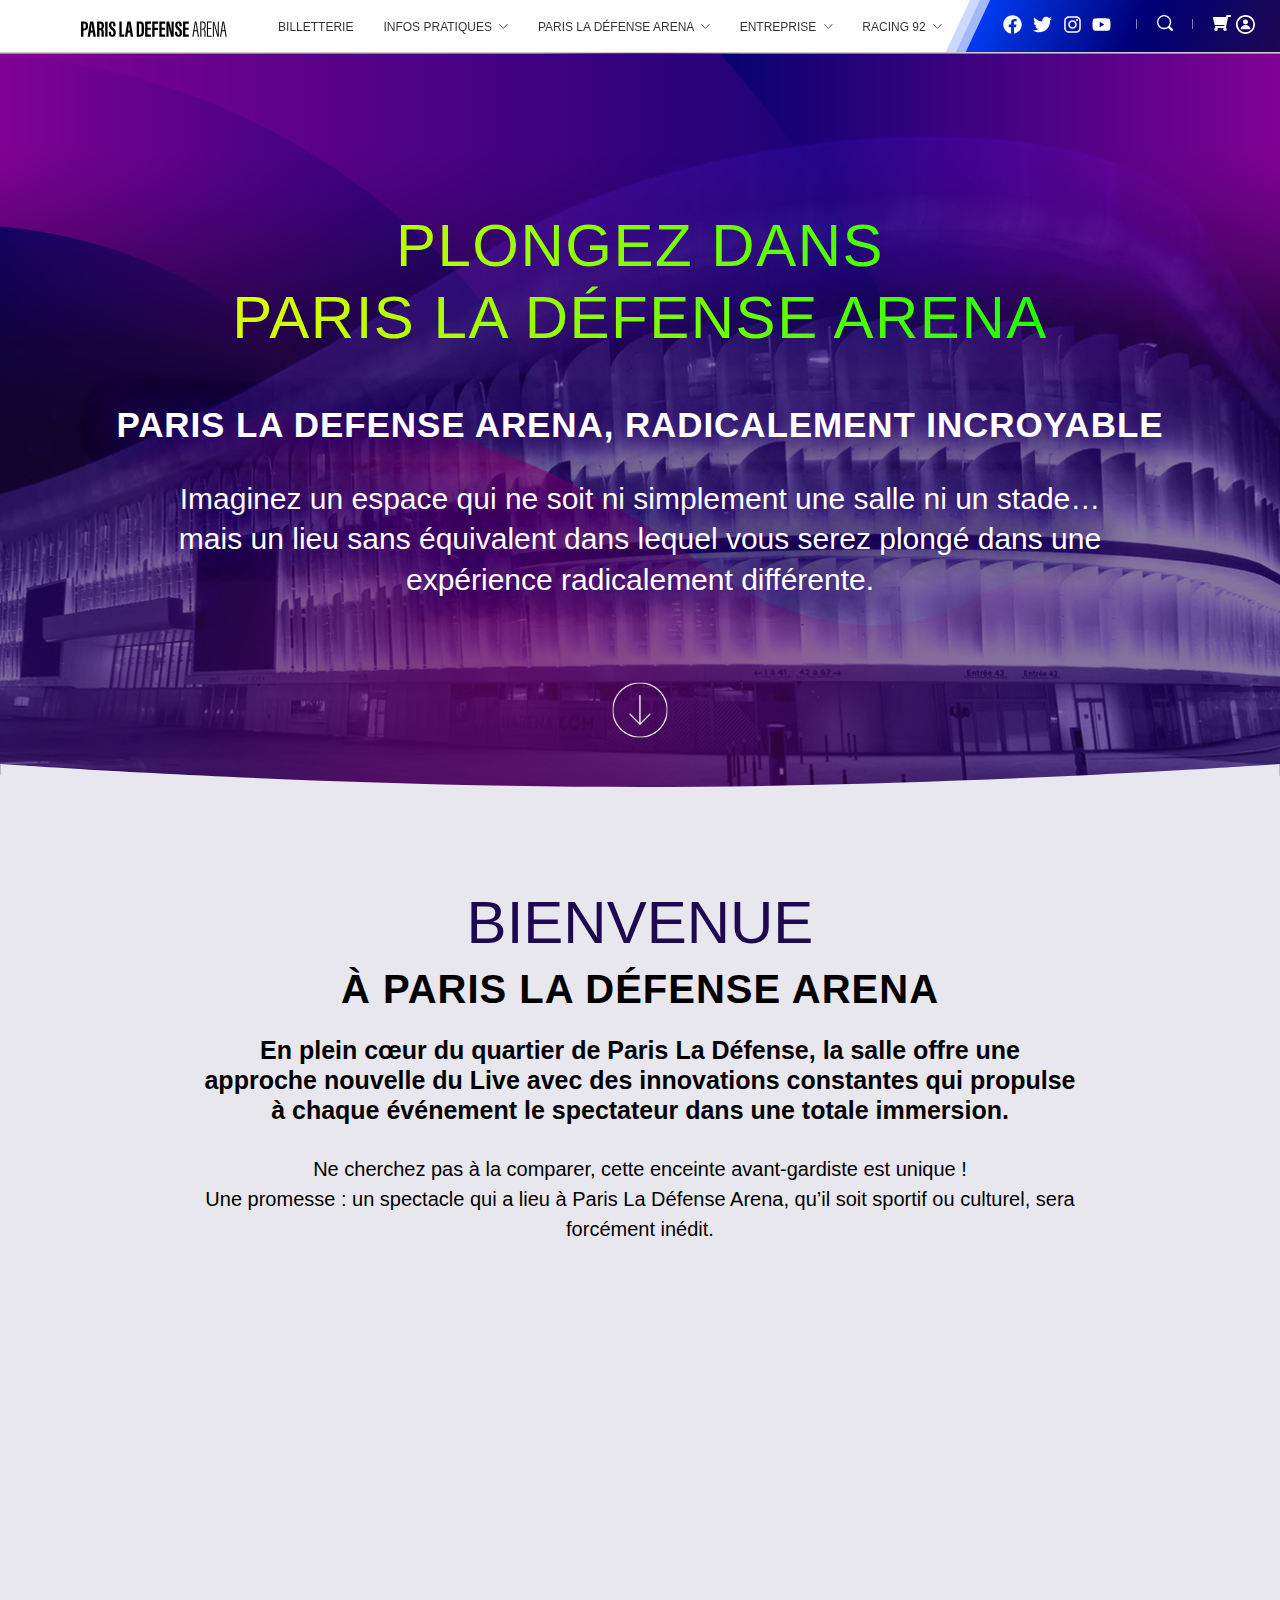
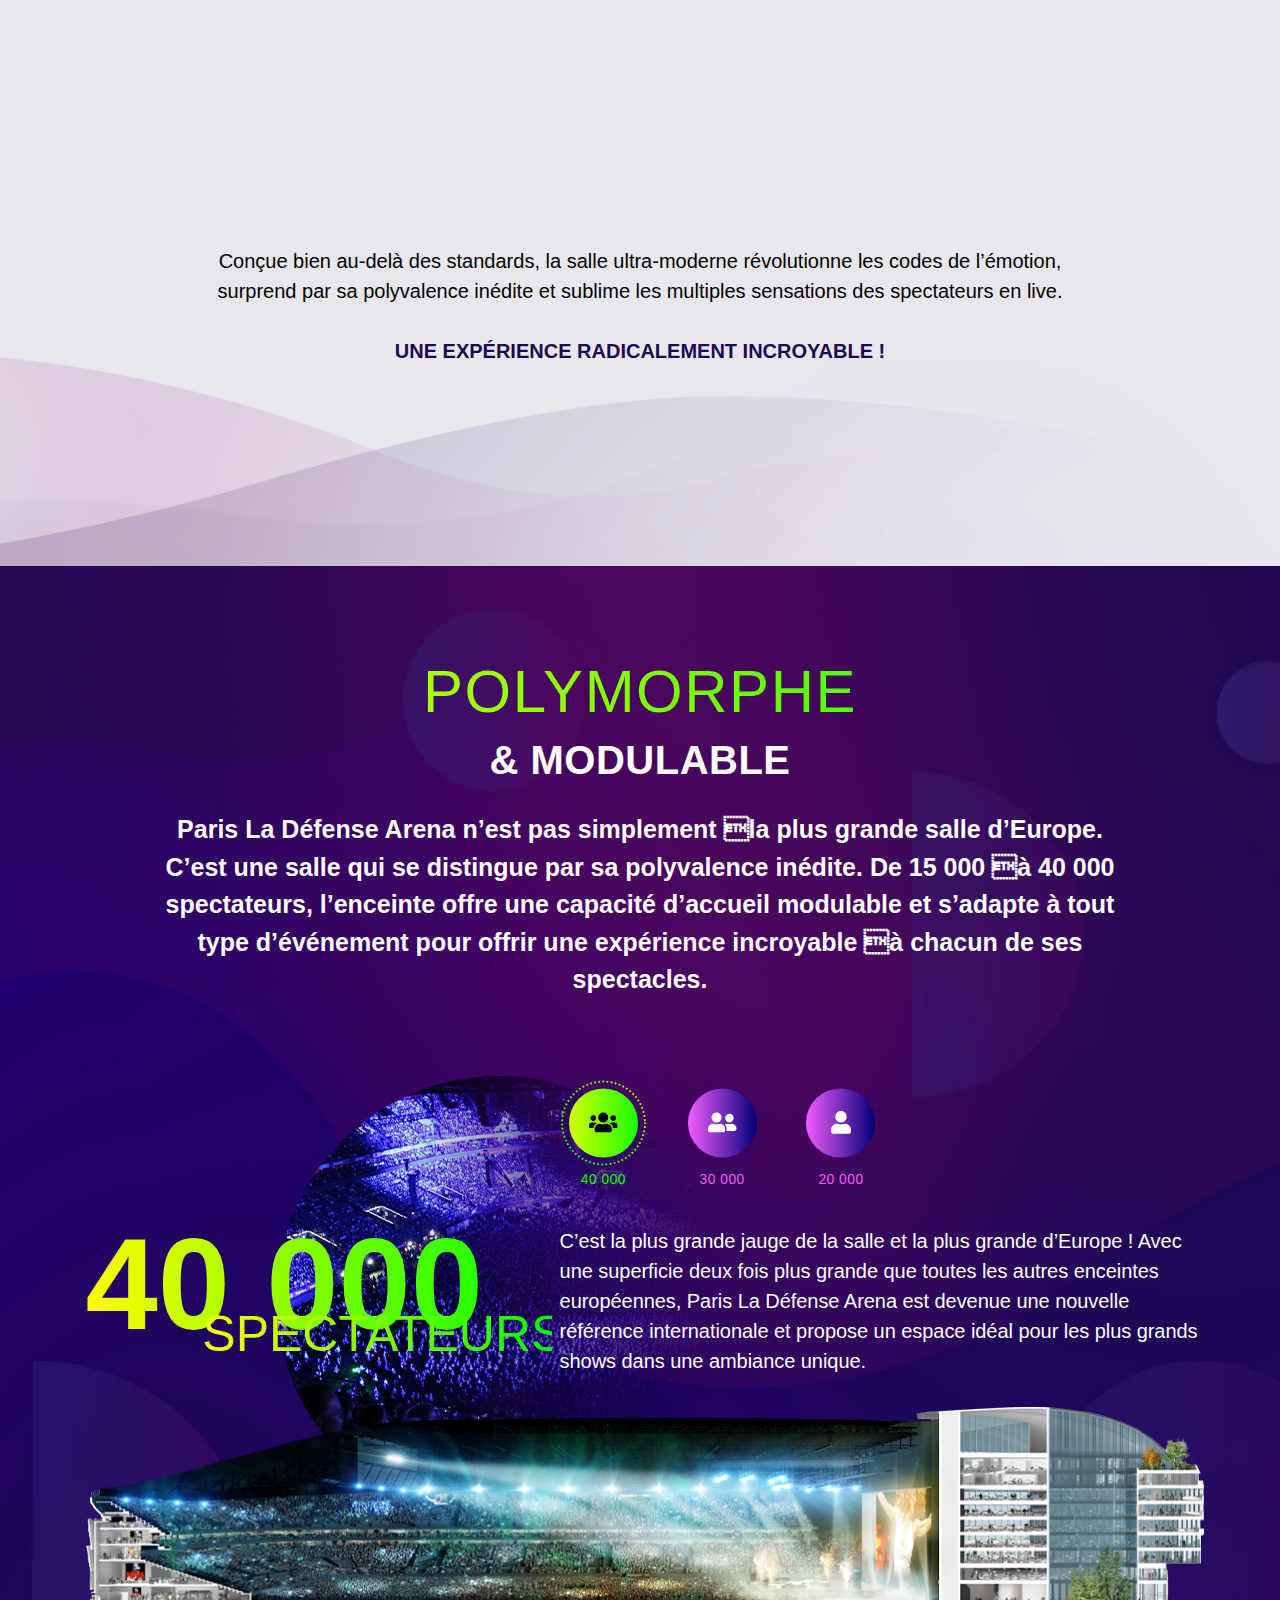
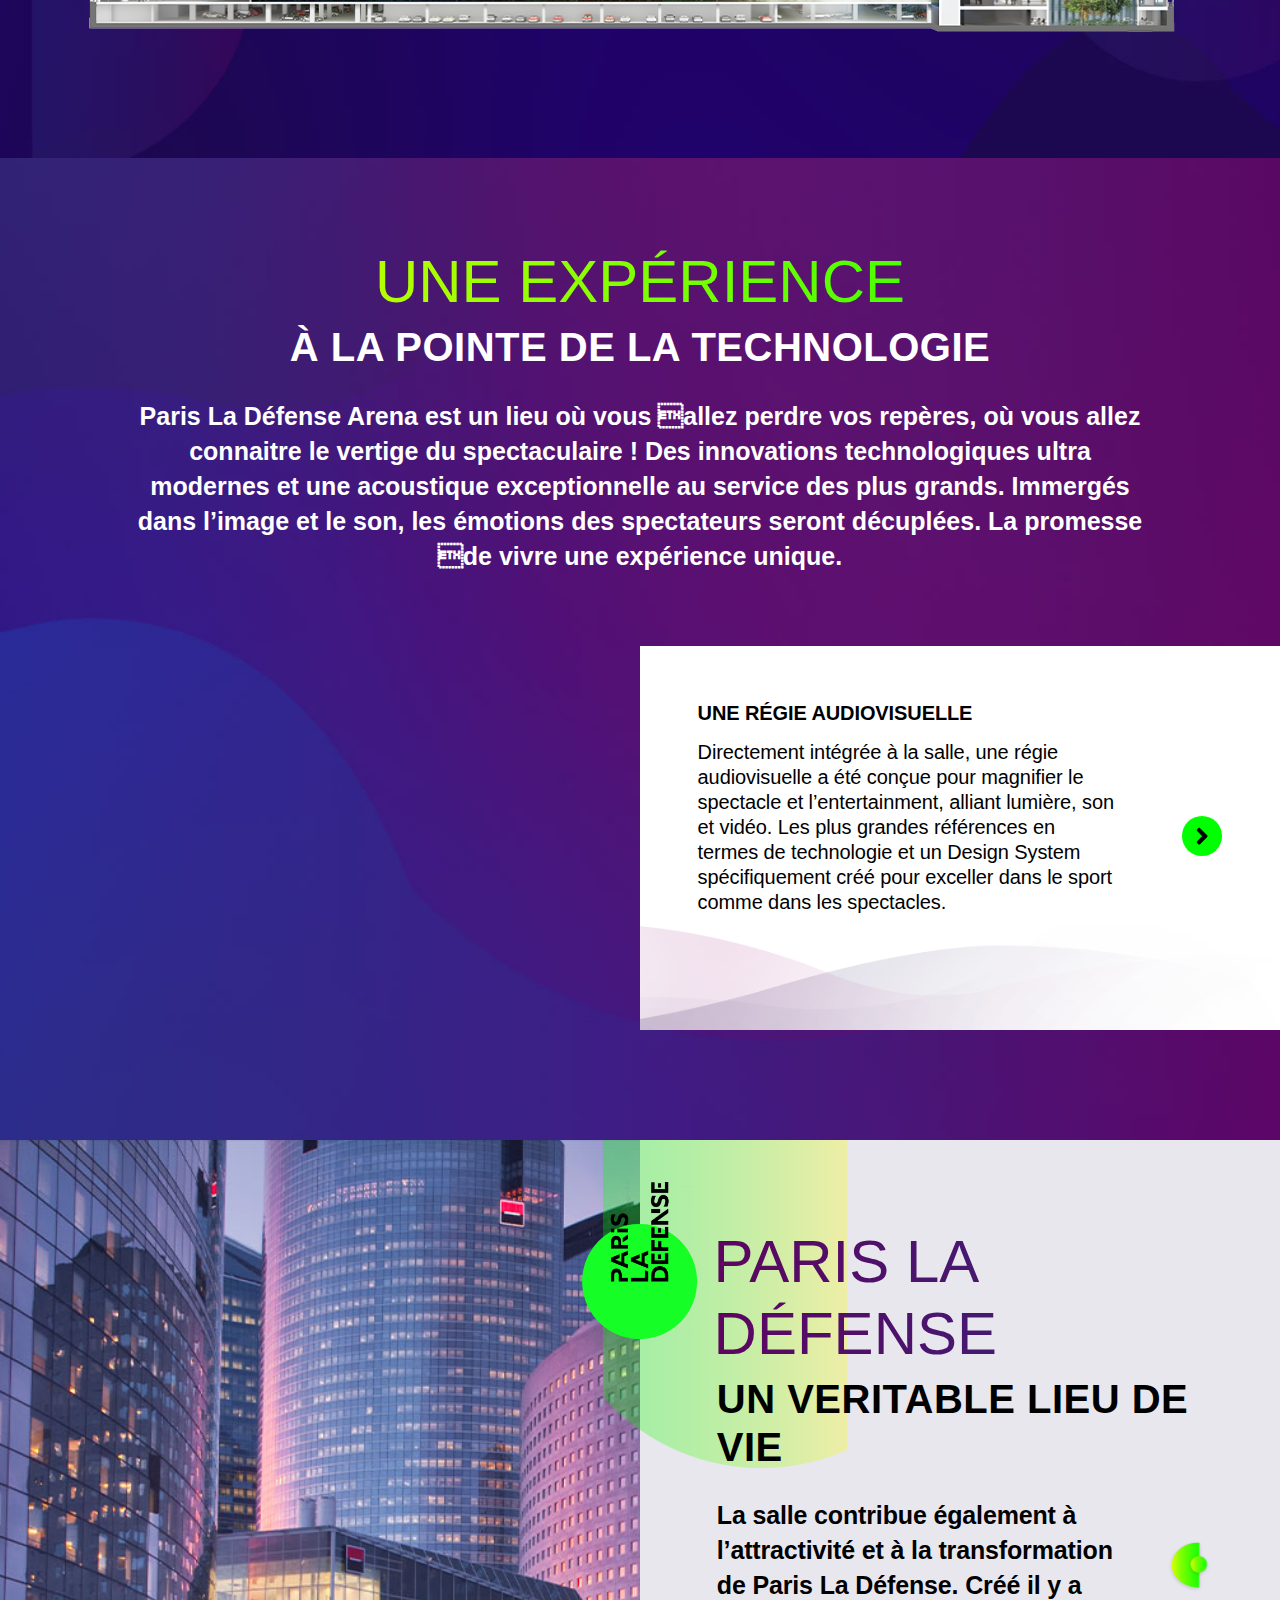
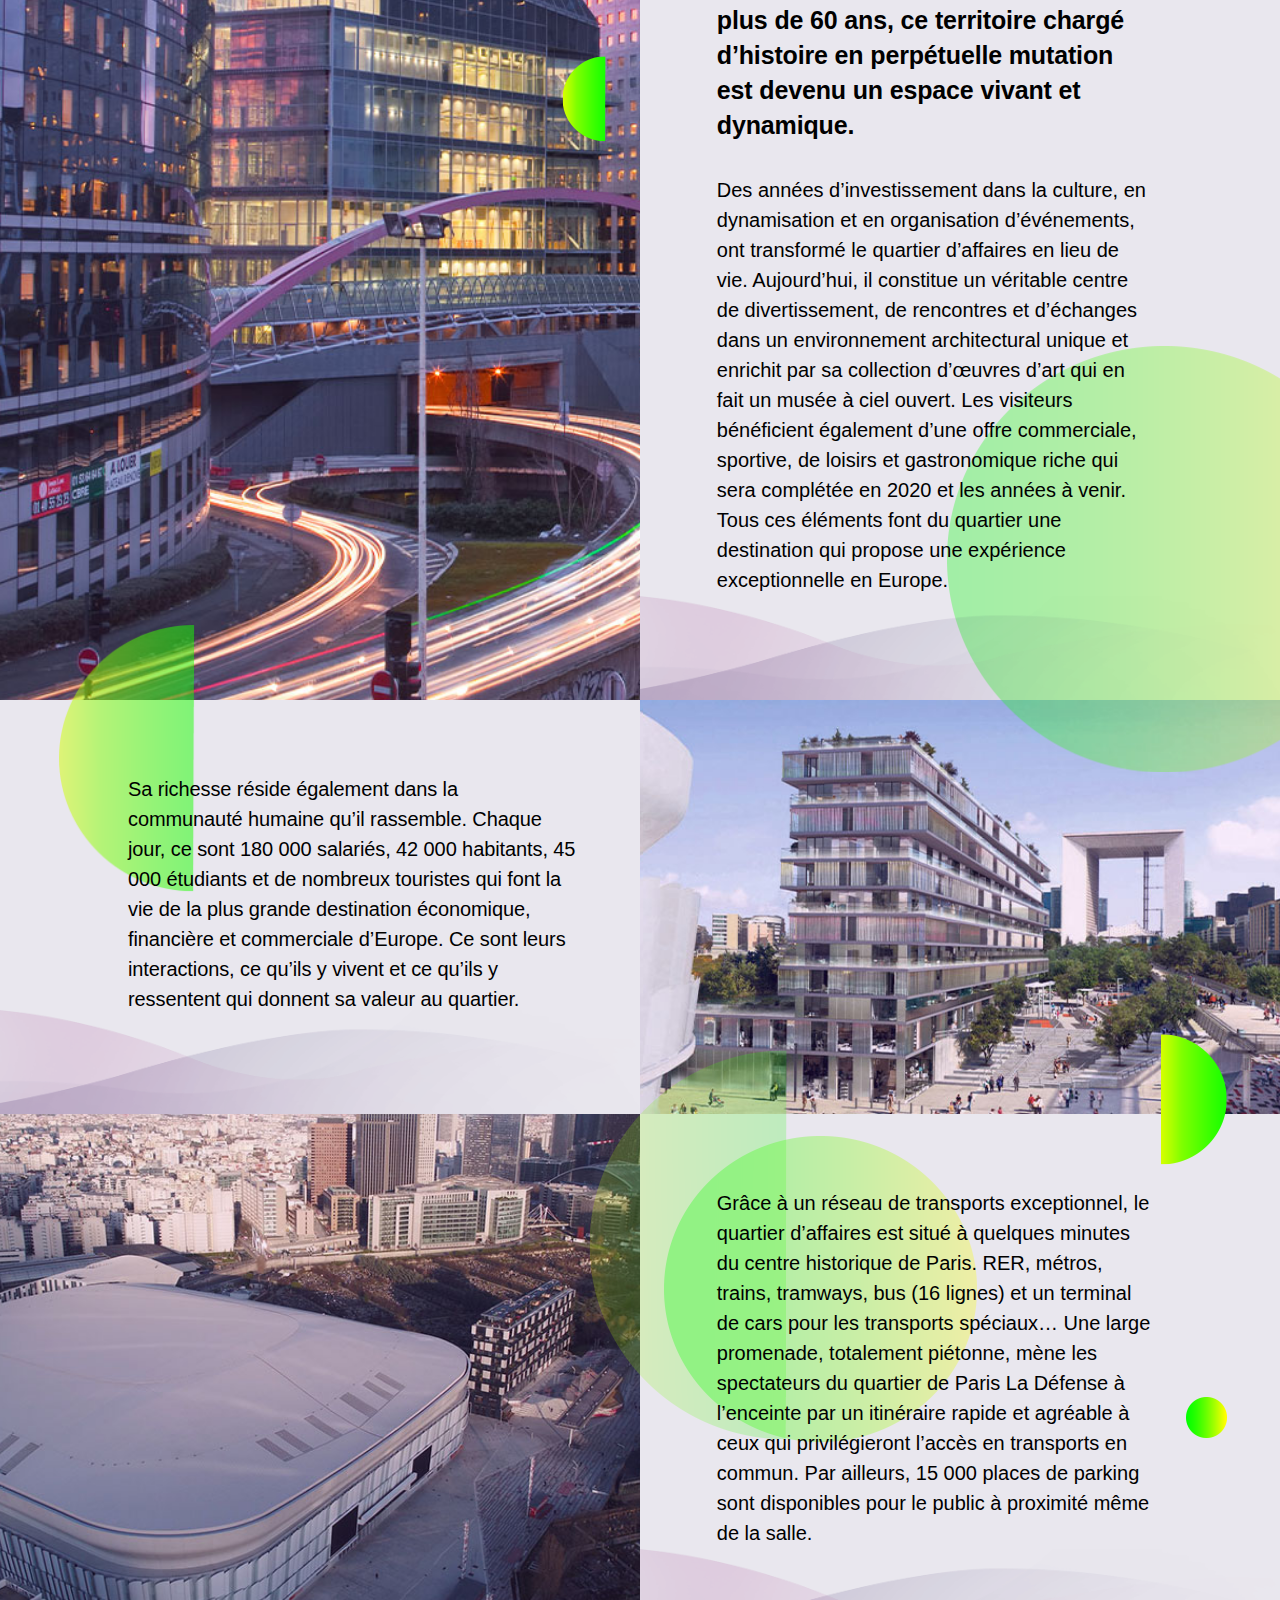
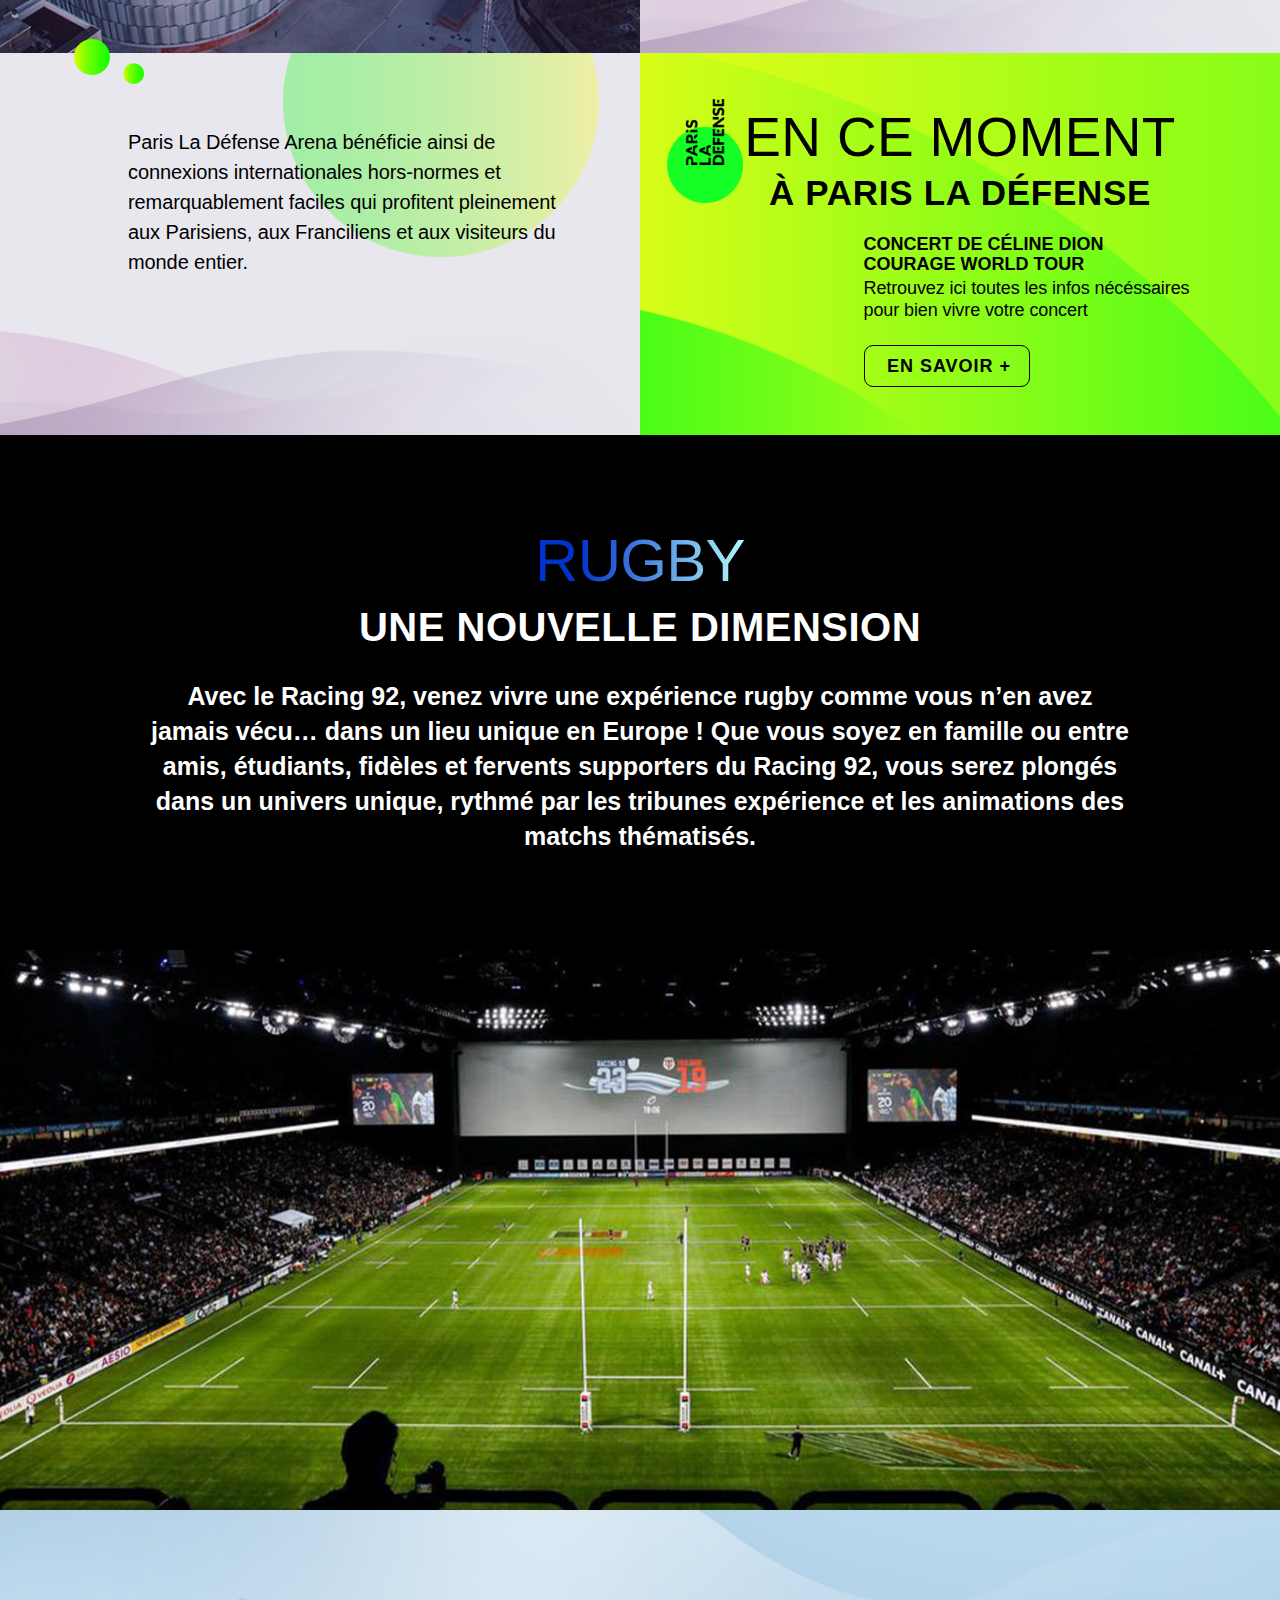
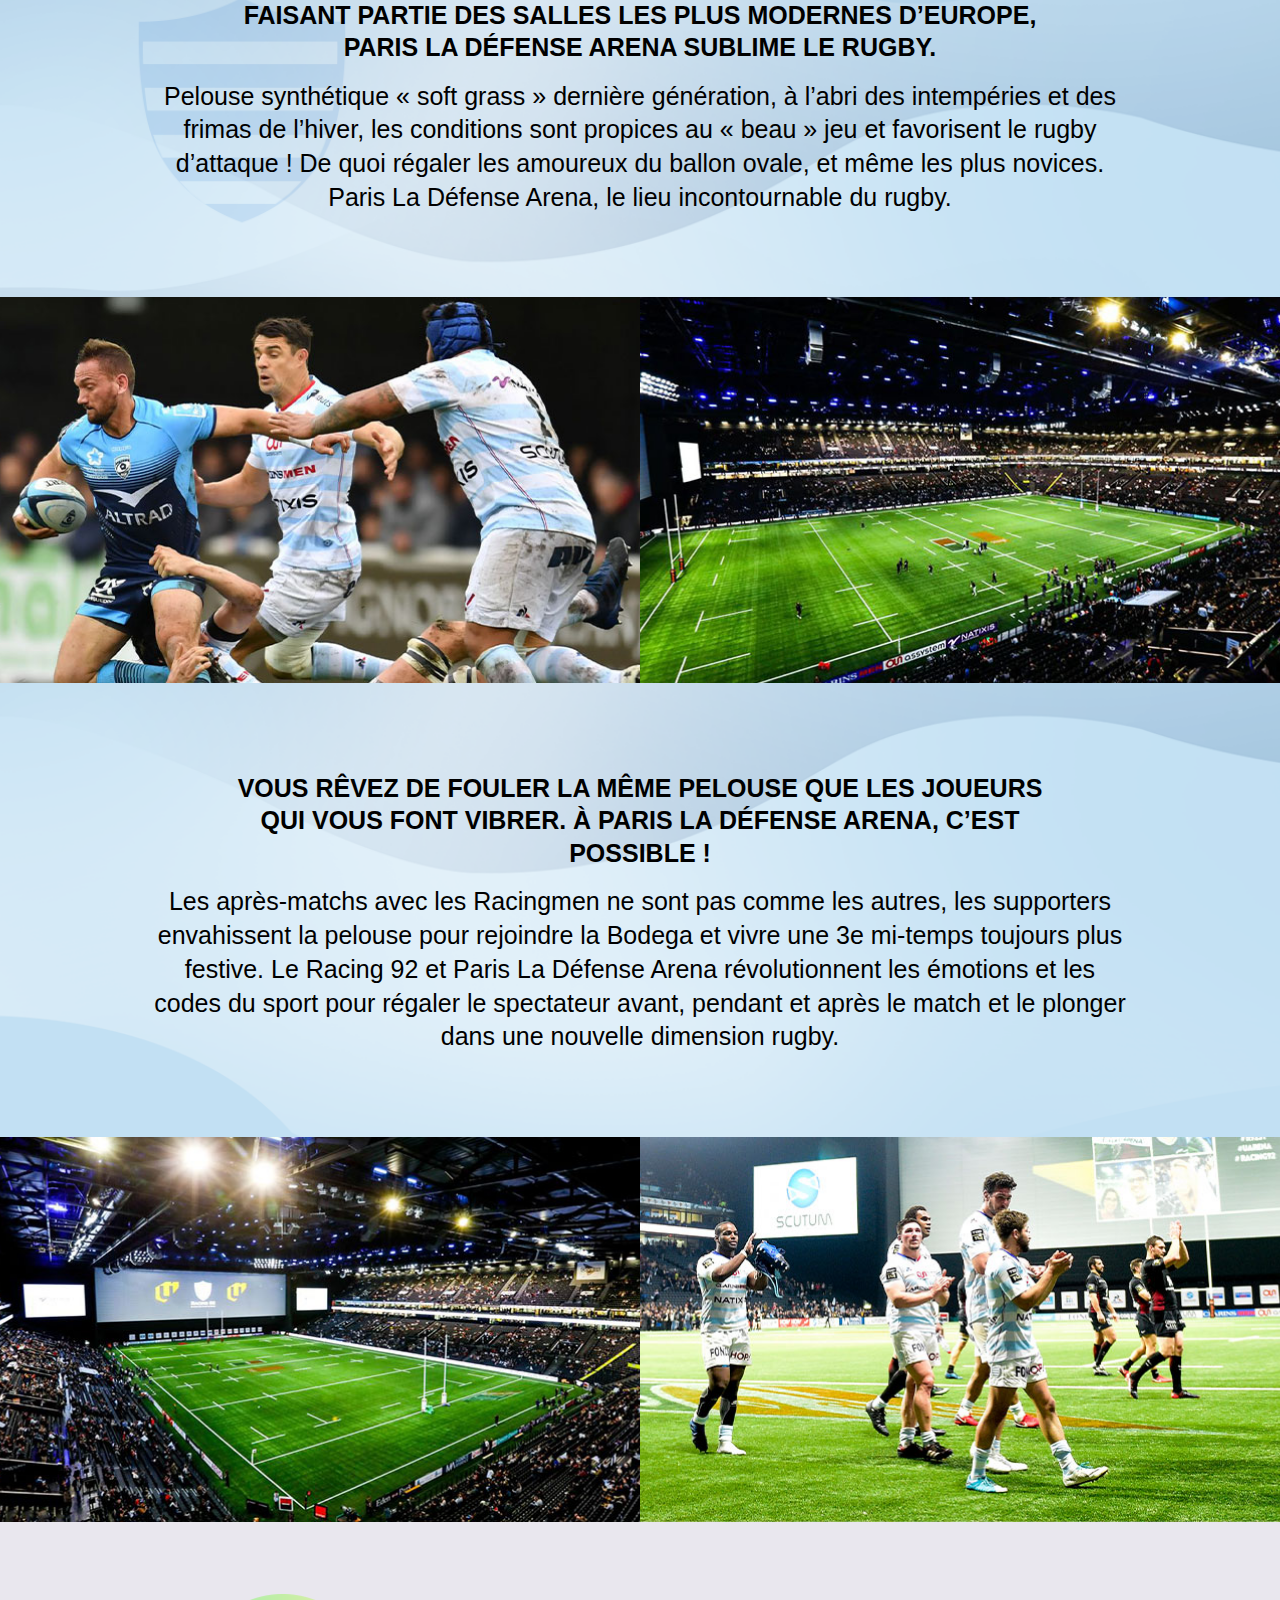
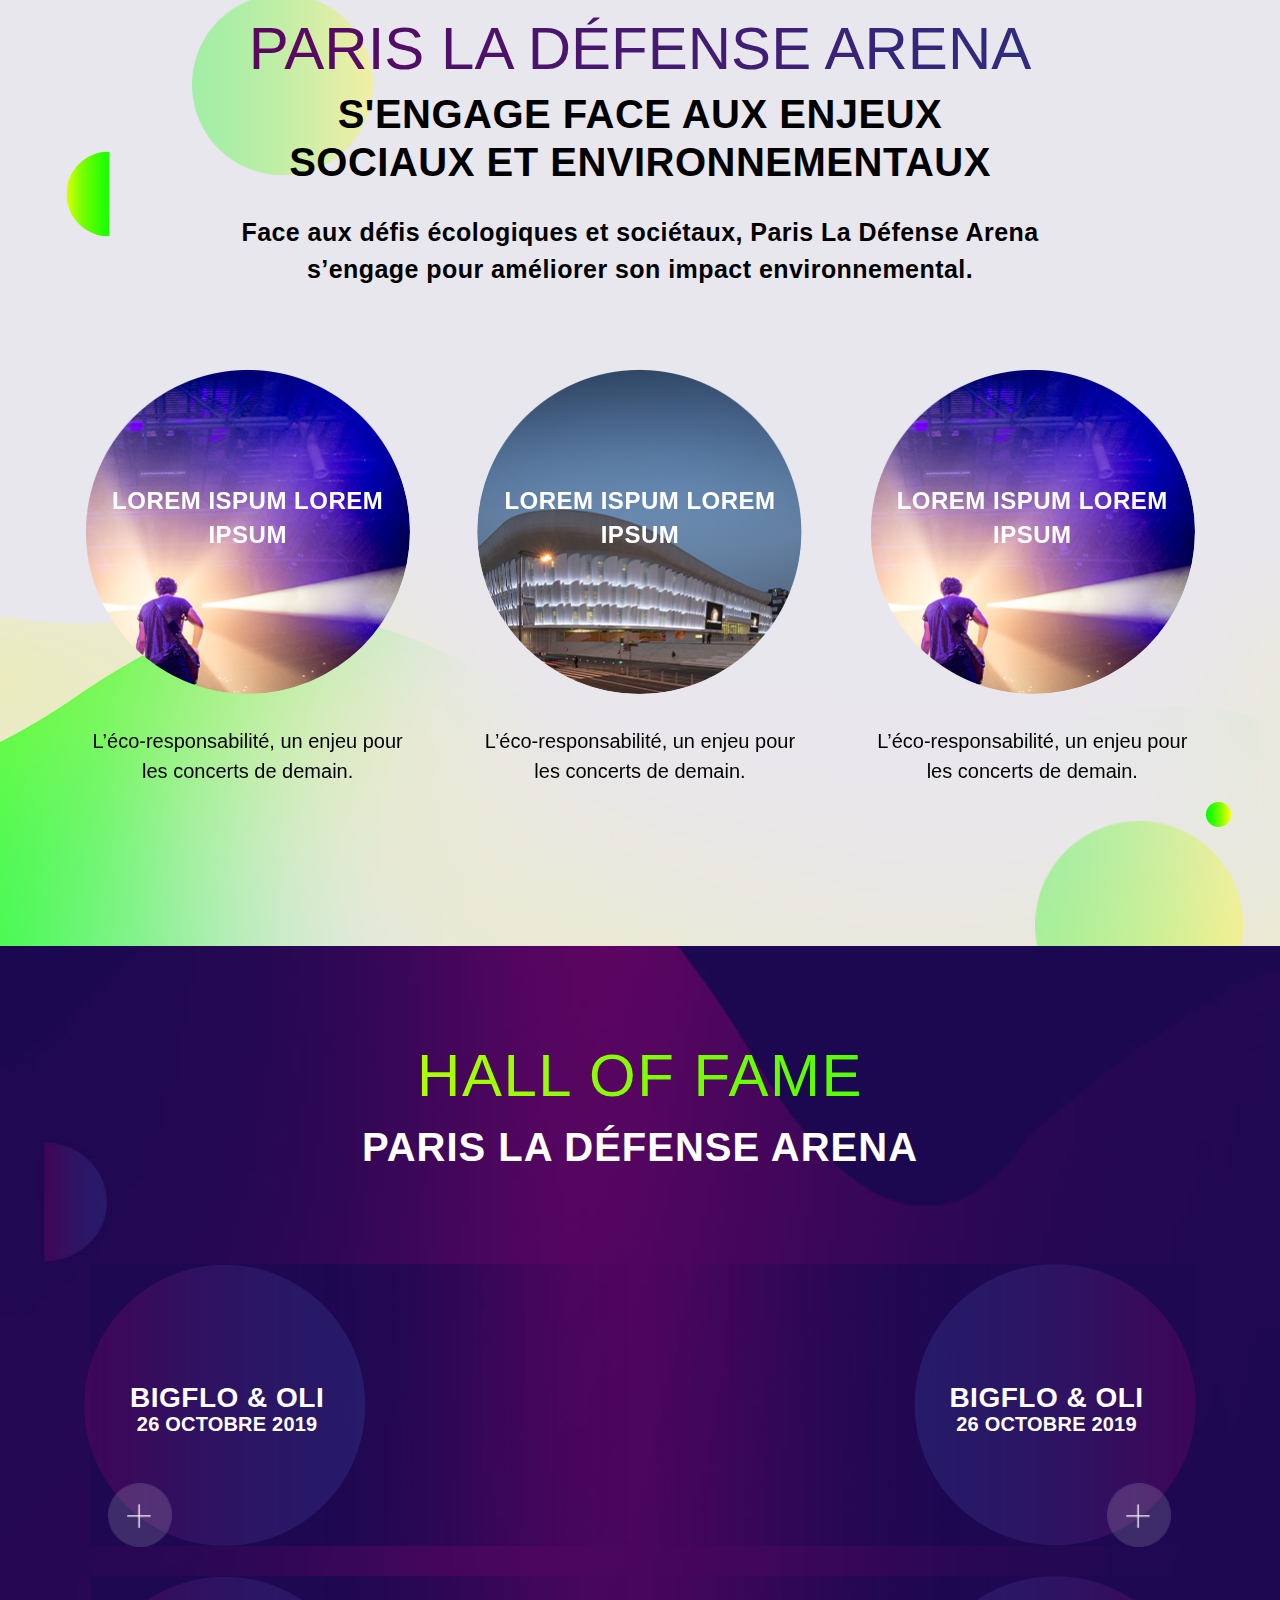
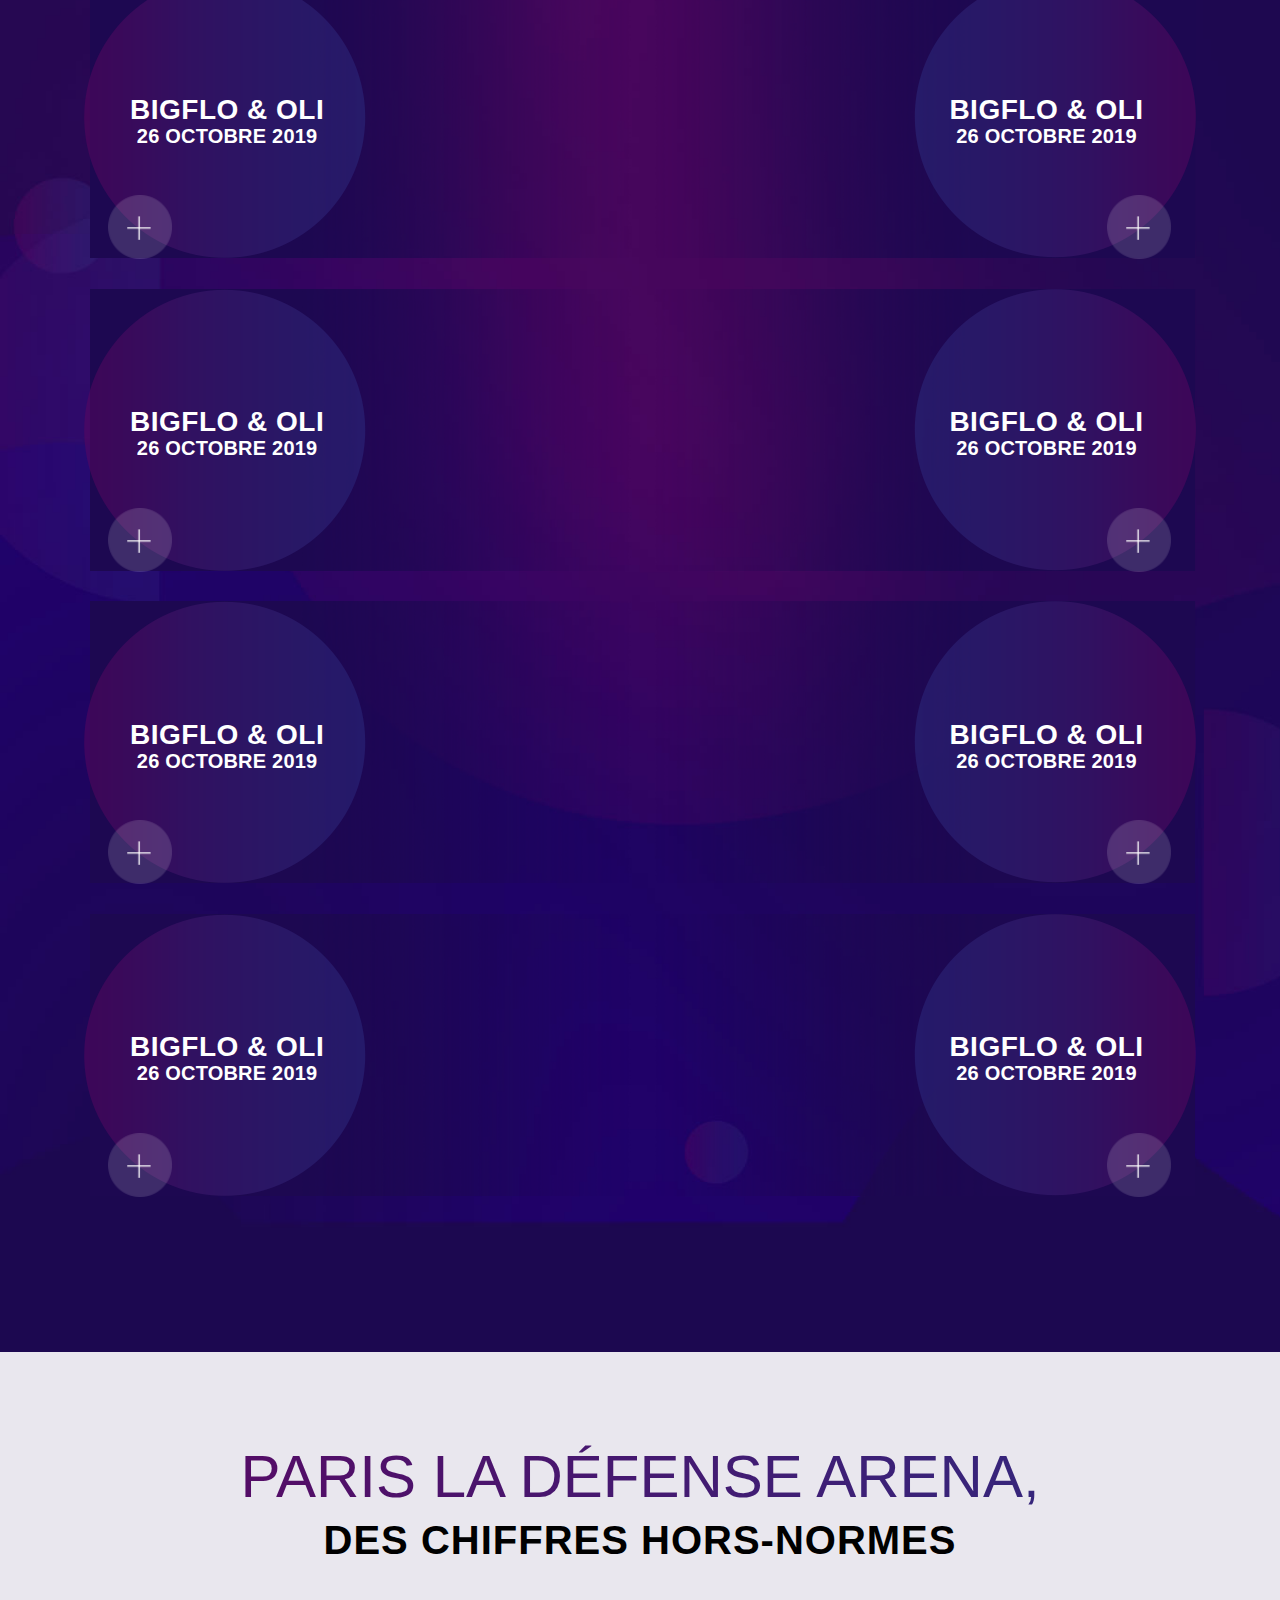
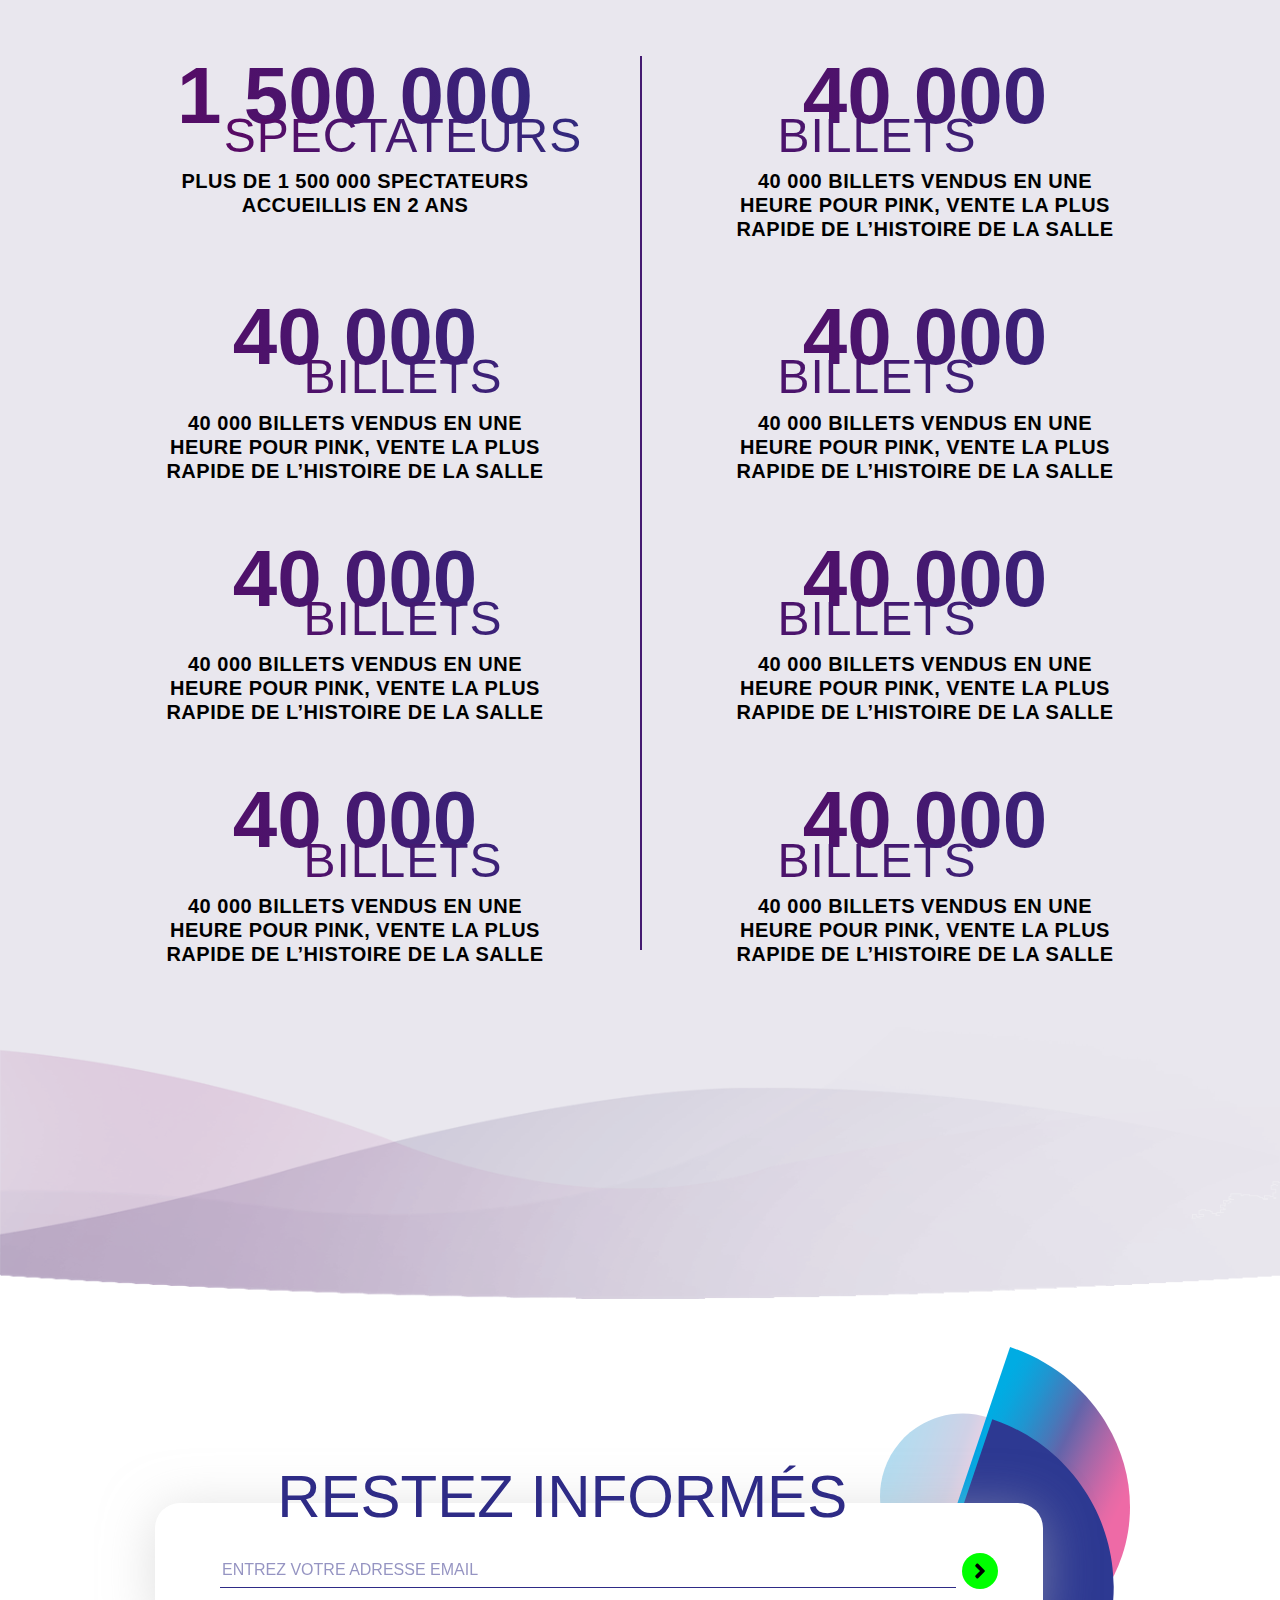
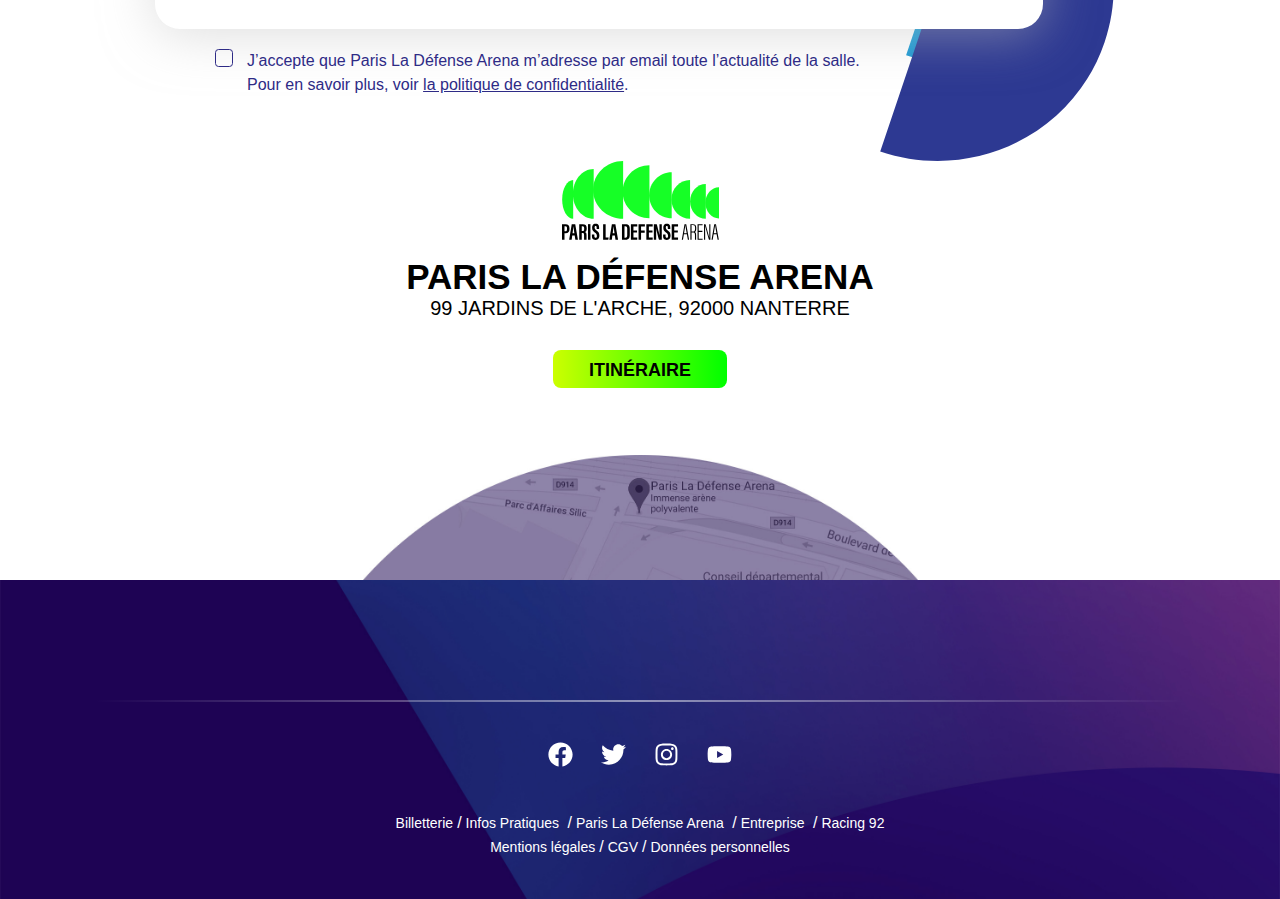
==== commit 8c099aa8: "Fixes" ====
--- a/index.html
+++ b/index.html
@@ -532,22 +532,25 @@
 							<svg class="svg-inline--fa fa-w-16 btn-service-fond" xmlns="http://www.w3.org/2000/svg" xmlns:xlink="http://www.w3.org/1999/xlink" viewBox="0 0 123 123" height="123" width="123">
 								<defs>
 								    <linearGradient id="grad-pointille" x1="0%" y1="100%" x2="100%" y2="0%">
-								      <stop offset="0" stop-color="#000078" class="end-stop"></stop>
-								      <stop offset="1" stop-color="#f25bff" class="start-stop"></stop>
+								      <stop offset="0" stop-color="#22ff00" class="end-stop"></stop>
+								      <stop offset="1" stop-color="#ccff00" class="start-stop"></stop>
 								    </linearGradient>
 								    <linearGradient x1="0%" y1="0%" x2="100%" y2="0%" id="grad-service-fond">
 								      <stop offset="0" stop-color="#f25bff" class="start-stop"></stop>
 								      <stop offset="1" stop-color="#000078" class="end-stop"></stop>
 								    </linearGradient>
-								  </defs>
-								  <circle class="disque-fond" r="50" cx="61.5" cy="61.5"></circle>
-								  <circle class="disque" r="50" cx="61.5" cy="61.5"></circle>
-								  <g class="pointilles_container">
+								    <linearGradient x1="0%" y1="0%" x2="100%" y2="0%" id="grad-service-hover">
+								      <stop offset="0" stop-color="#d2ff00" class="start-stop"></stop>
+								      <stop offset="1" stop-color="#1aff00" class="end-stop"></stop>
+								    </linearGradient>
+								</defs>
+								<circle class="disque-fond" r="50" cx="61.5" cy="61.5"></circle>
+								<circle class="disque" r="50" cx="61.5" cy="61.5"></circle>
+								<g class="pointilles_container">
 								    <circle id="pointilles" class="pointilles" cx="61.5" r="60" cy="61.5"></circle>
-								  </g>
-								</svg>	
-								<svg class="svg-inline--fa fa-appli fa-w-10 service__icon fa-inverse" aria-hidden="true" focusable="false" data-prefix="fas" data-icon="appli" role="img" xmlns="http://www.w3.org/2000/svg" viewBox="0 0 320 512" data-fa-i2svg=""><path fill="currentColor" d="M272 0H48C21.5 0 0 21.5 0 48v416c0 26.5 21.5 48 48 48h224c26.5 0 48-21.5 48-48V48c0-26.5-21.5-48-48-48zM160 480c-17.7 0-32-14.3-32-32s14.3-32 32-32 32 14.3 32 32-14.3 32-32 32zm112-108c0 6.6-5.4 12-12 12H60c-6.6 0-12-5.4-12-12V60c0-6.6 5.4-12 12-12h200c6.6 0 12 5.4 12 12v312z"></path>
-							</svg>
+								</g>
+							</svg>	
+							<svg aria-hidden="true" focusable="false" data-prefix="fas" data-icon="users" class="service__icon svg-inline--fa fa-users fa-w-20" role="img" xmlns="http://www.w3.org/2000/svg" viewBox="0 0 640 512"><path fill="currentColor" d="M96 224c35.3 0 64-28.7 64-64s-28.7-64-64-64-64 28.7-64 64 28.7 64 64 64zm448 0c35.3 0 64-28.7 64-64s-28.7-64-64-64-64 28.7-64 64 28.7 64 64 64zm32 32h-64c-17.6 0-33.5 7.1-45.1 18.6 40.3 22.1 68.9 62 75.1 109.4h66c17.7 0 32-14.3 32-32v-32c0-35.3-28.7-64-64-64zm-256 0c61.9 0 112-50.1 112-112S381.9 32 320 32 208 82.1 208 144s50.1 112 112 112zm76.8 32h-8.3c-20.8 10-43.9 16-68.5 16s-47.6-6-68.5-16h-8.3C179.6 288 128 339.6 128 403.2V432c0 26.5 21.5 48 48 48h288c26.5 0 48-21.5 48-48v-28.8c0-63.6-51.6-115.2-115.2-115.2zm-223.7-13.4C161.5 263.1 145.6 256 128 256H64c-35.3 0-64 28.7-64 64v32c0 17.7 14.3 32 32 32h65.9c6.3-47.4 34.9-87.3 75.2-109.4z"></path></svg>
 						</div>
 						<span class="b-polymorphe--buttons--item--label">40 000</span>
 					</div>
@@ -563,6 +566,10 @@
 								      <stop offset="0" stop-color="#f25bff" class="start-stop"></stop>
 								      <stop offset="1" stop-color="#000078" class="end-stop"></stop>
 								    </linearGradient>
+								    <linearGradient x1="0%" y1="0%" x2="100%" y2="0%" id="grad-service-hover">
+								      <stop offset="0" stop-color="#d2ff00" class="start-stop"></stop>
+								      <stop offset="1" stop-color="#1aff00" class="end-stop"></stop>
+								    </linearGradient>
 								  </defs>
 								  <circle class="disque-fond" r="50" cx="61.5" cy="61.5"></circle>
 								  <circle class="disque" r="50" cx="61.5" cy="61.5"></circle>
@@ -570,10 +577,10 @@
 								    <circle id="pointilles" class="pointilles" cx="61.5" r="60" cy="61.5"></circle>
 								  </g>
 								</svg>	
-								<svg class="svg-inline--fa fa-users fa-w-10 service__icon fa-inverse" aria-hidden="true" focusable="false" data-prefix="fas" data-icon="users" role="img" xmlns="http://www.w3.org/2000/svg" viewBox="0 0 320 512" data-fa-i2svg=""><path fill="currentColor" d="M272 0H48C21.5 0 0 21.5 0 48v416c0 26.5 21.5 48 48 48h224c26.5 0 48-21.5 48-48V48c0-26.5-21.5-48-48-48zM160 480c-17.7 0-32-14.3-32-32s14.3-32 32-32 32 14.3 32 32-14.3 32-32 32zm112-108c0 6.6-5.4 12-12 12H60c-6.6 0-12-5.4-12-12V60c0-6.6 5.4-12 12-12h200c6.6 0 12 5.4 12 12v312z"></path>
+								<svg aria-hidden="true" focusable="false" data-prefix="fas" data-icon="user-friends" class="service__icon svg-inline--fa fa-user-friends fa-w-20" role="img" xmlns="http://www.w3.org/2000/svg" viewBox="0 0 640 512"><path fill="currentColor" d="M192 256c61.9 0 112-50.1 112-112S253.9 32 192 32 80 82.1 80 144s50.1 112 112 112zm76.8 32h-8.3c-20.8 10-43.9 16-68.5 16s-47.6-6-68.5-16h-8.3C51.6 288 0 339.6 0 403.2V432c0 26.5 21.5 48 48 48h288c26.5 0 48-21.5 48-48v-28.8c0-63.6-51.6-115.2-115.2-115.2zM480 256c53 0 96-43 96-96s-43-96-96-96-96 43-96 96 43 96 96 96zm48 32h-3.8c-13.9 4.8-28.6 8-44.2 8s-30.3-3.2-44.2-8H432c-20.4 0-39.2 5.9-55.7 15.4 24.4 26.3 39.7 61.2 39.7 99.8v38.4c0 2.2-.5 4.3-.6 6.4H592c26.5 0 48-21.5 48-48 0-61.9-50.1-112-112-112z"></path></svg>
 							</svg>
 						</div>
-						<span class="b-polymorphe--buttons--item--label">40 000</span>
+						<span class="b-polymorphe--buttons--item--label">30 000</span>
 					</div>
 					<div class="b-polymorphe--buttons--item" data-id="tab3">
 						<div class="b-polymorphe--buttons--item--icon">
@@ -587,17 +594,20 @@
 								      <stop offset="0" stop-color="#f25bff" class="start-stop"></stop>
 								      <stop offset="1" stop-color="#000078" class="end-stop"></stop>
 								    </linearGradient>
-								  </defs>
-								  <circle class="disque-fond" r="50" cx="61.5" cy="61.5"></circle>
-								  <circle class="disque" r="50" cx="61.5" cy="61.5"></circle>
-								  <g class="pointilles_container">
+								    <linearGradient x1="0%" y1="0%" x2="100%" y2="0%" id="grad-service-hover">
+								      <stop offset="0" stop-color="#d2ff00" class="start-stop"></stop>
+								      <stop offset="1" stop-color="#1aff00" class="end-stop"></stop>
+								    </linearGradient>
+								</defs>
+								<circle class="disque-fond" r="50" cx="61.5" cy="61.5"></circle>
+								<circle class="disque" r="50" cx="61.5" cy="61.5"></circle>
+								<g class="pointilles_container">
 								    <circle id="pointilles" class="pointilles" cx="61.5" r="60" cy="61.5"></circle>
-								  </g>
-								</svg>	
-								<svg class="svg-inline--fa fa-appli fa-w-10 service__icon fa-inverse" aria-hidden="true" focusable="false" data-prefix="fas" data-icon="appli" role="img" xmlns="http://www.w3.org/2000/svg" viewBox="0 0 320 512" data-fa-i2svg=""><path fill="currentColor" d="M272 0H48C21.5 0 0 21.5 0 48v416c0 26.5 21.5 48 48 48h224c26.5 0 48-21.5 48-48V48c0-26.5-21.5-48-48-48zM160 480c-17.7 0-32-14.3-32-32s14.3-32 32-32 32 14.3 32 32-14.3 32-32 32zm112-108c0 6.6-5.4 12-12 12H60c-6.6 0-12-5.4-12-12V60c0-6.6 5.4-12 12-12h200c6.6 0 12 5.4 12 12v312z"></path>
-							</svg>
-						</div>
-						<span class="b-polymorphe--buttons--item--label">40 000</span>
+								</g>
+							</svg>	
+							<i class="fa fa-user svg-inline--fa service__icon"></i>
+						</div>
+						<span class="b-polymorphe--buttons--item--label">20 000</span>
 					</div>
 				</div>
 
@@ -609,10 +619,8 @@
 					<div class="b-polymorphe--tab--text">
 						<p>C’est la plus grande jauge de la salle et la plus grande d’Europe ! Avec une superficie deux fois plus grande que toutes les autres enceintes européennes, Paris La Défense Arena est devenue une nouvelle référence internationale et propose un espace idéal pour les plus grands shows dans une ambiance unique. </p>						
 					</div>
-					<div class="b-polymorphe--tab--circle" style="background: url(../resources/img/2.common/polymorphe1.1.png);"></div>
-					<div class="b-polymorphe--tab--image">
-						<img src="../resources/img/2.common/polymorphe1-1.png" alt="">						
-					</div>
+					<div class="b-polymorphe--tab--circle"></div>
+					<div class="b-polymorphe--tab--image"></div>
 				</div>
 
 				<div id="tab2" class="b-polymorphe--tab">
@@ -621,12 +629,10 @@
 						<h3 class="b-polymorphe--tab--subtitle">spectateurs</h3>						
 					</div>
 					<div class="b-polymorphe--tab--text">
-						<p>C’est la plus grande jauge de la salle et la plus grande d’Europe ! Avec une superficie deux fois plus grande que toutes les autres enceintes européennes, Paris La Défense Arena est devenue une nouvelle référence internationale et propose un espace idéal pour les plus grands shows dans une ambiance unique. </p>						
-					</div>
-					<div class="b-polymorphe--tab--circle" style="background: url(../resources/img/2.common/polymorphe1.1.png);"></div>
-					<div class="b-polymorphe--tab--image">
-						<img src="../resources/img/2.common/polymorphe1-1.png" alt="">						
-					</div>
+						<p>C’est la jauge habituelle pour les matchs de rugby du Racing 92 ! A Paris La Défense Arena, vous vivrez une expérience rugby comme vous n’en avez jamais vécu… dans un lieu unique en Europe ! Le club révolutionne les émotions et les codes du sport pour plonger ses spectateurs dans une nouvelle dimension rugby.</p>						
+					</div>
+					<div class="b-polymorphe--tab--circle"></div>
+					<div class="b-polymorphe--tab--image"></div>
 				</div>
 
 				<div id="tab3" class="b-polymorphe--tab">
@@ -636,12 +642,10 @@
 						<h3 class="b-polymorphe--tab--subtitle">spectateurs</h3>						
 					</div>
 					<div class="b-polymorphe--tab--text">
-						<p>C’est la plus grande jauge de la salle et la plus grande d’Europe ! Avec une superficie deux fois plus grande que toutes les autres enceintes européennes, Paris La Défense Arena est devenue une nouvelle référence internationale et propose un espace idéal pour les plus grands shows dans une ambiance unique. </p>						
-					</div>
-					<div class="b-polymorphe--tab--circle" style="background: url(../resources/img/2.common/polymorphe1.1.png);"></div>
-					<div class="b-polymorphe--tab--image">
-						<img src="../resources/img/2.common/polymorphe1-1.png" alt="">						
-					</div>
+						<p>Modulable, la salle permet de modifier sa jauge pour offrir une expérience adapter à chaque spectacle ! Cette jauge permet d’être au plus près des artistes en profitant au maximum des capacités techniques et acoustiques de la salle. Une disposition adaptée pour une immersion inégalée.</p>						
+					</div>
+					<div class="b-polymorphe--tab--circle"></div>
+					<div class="b-polymorphe--tab--image"></div>
 				</div>
 			</div>
 
@@ -699,13 +703,13 @@
 							</div>
 							<p>Des années d’investissement dans la culture, en dynamisation et en organisation d’événements, ont transformé le quartier d’affaires en lieu de vie. Aujourd’hui, il constitue un véritable centre de divertissement, de rencontres et d’échanges dans un environnement architectural unique et enrichit par sa collection d’œuvres d’art qui en fait un musée à ciel ouvert. Les visiteurs bénéficient également d’une offre commerciale, sportive, de loisirs et gastronomique riche qui sera complétée en 2020 et les années à venir. Tous ces éléments font du quartier une destination qui propose une expérience exceptionnelle en Europe. </p>
 						</div>
-						<div class="b-veritable--image" style="background: url(https://via.placeholder.com/640);"></div>
+						<div class="b-veritable--image"></div>
 					</div>
 					<div class="b-veritable--item">
 						<div class="b-veritable--content">
 							<p>Sa richesse réside également dans la communauté humaine qu’il rassemble. Chaque jour, ce sont 180 000 salariés, 42 000 habitants, 45 000 étudiants et de nombreux touristes qui font la vie de la plus grande destination économique, financière et commerciale d’Europe. Ce sont leurs interactions, ce qu’ils y vivent et ce qu’ils y ressentent qui donnent sa valeur au quartier. </p>
 						</div>
-						<div class="b-veritable--image" style="background: url(https://via.placeholder.com/640);"></div>
+						<div class="b-veritable--image"></div>
 					</div>	
 					<div class="b-veritable--item">
 						<div class="b-veritable--obj6"></div>
@@ -716,7 +720,7 @@
 						<div class="b-veritable--content">
 							<p>Grâce à un réseau de transports exceptionnel, le quartier d’affaires est situé à quelques minutes du centre historique de Paris. RER, métros, trains, tramways, bus (16 lignes) et un terminal de cars pour les transports spéciaux… Une large promenade, totalement piétonne, mène les spectateurs du quartier de Paris La Défense à l’enceinte par un itinéraire rapide et agréable à ceux qui privilégieront l’accès en transports en commun. Par ailleurs, 15 000 places de parking sont disponibles pour le public à proximité même de la salle. </p>
 						</div>
-						<div class="b-veritable--image" style="background: url(https://via.placeholder.com/640);"></div>
+						<div class="b-veritable--image"></div>
 					</div>		
 					<div class="b-veritable--item">
 						<div class="b-veritable--content">
@@ -730,7 +734,7 @@
 							</div>
 							<div class="b-veritable--moment--event">
 								<div class="b-veritable--moment--event--image">
-									<img src="../resources/img/2.common/moment-img.jpg" alt="">
+									<img src="https://via.placeholder.com/105x150" alt="">
 								</div>
 								<div class="b-veritable--moment--event--content">
 									<h3 class="b-veritable--moment--event--title">Concert de céline dion  courage world tour</h3>
@@ -744,15 +748,17 @@
 			</div>
 
 			<div class="b-rugby">
-				<div class="b-rugby--top" style="background: url(https://via.placeholder.com/640);">
+				<div class="b-rugby--top">
 					<div class="b-rugby--inner">
 						<h2 class="b-rugby--title c-title">Rugby</h2>
 						<h3 class="b-rugby--subtitle">Une nouvelle dimension</h3>
 						<p>Avec le Racing 92, venez vivre une expérience rugby comme vous n’en avez jamais vécu… dans un lieu unique en Europe ! Que vous soyez en famille ou entre amis, étudiants, fidèles et fervents supporters du Racing 92, vous serez plongés dans un univers unique, rythmé par les tribunes expérience et les animations des matchs thématisés. </p>
+					</div>	
+					<div class="b-rugby--video--wrap">
 						<div class="b-rugby--video">
 							<iframe width="920" height="490" src="https://www.youtube-nocookie.com/embed/kArvasum1Og?controls=0" frameborder="0" allow="accelerometer; autoplay; encrypted-media; gyroscope; picture-in-picture" allowfullscreen></iframe>						
 						</div>
-					</div>					
+					</div>				
 				</div>
 				<div class="b-rugby--bottom">
 					<div class="b-rugby--item">
@@ -761,8 +767,8 @@
 							<p>Pelouse synthétique « soft grass » dernière génération, à l’abri des intempéries et des frimas de l’hiver, les conditions sont propices au « beau » jeu et favorisent le rugby d’attaque ! De quoi régaler les amoureux du ballon ovale, et même les plus novices.  Paris La Défense Arena, le lieu incontournable du rugby. </p>
 						</div>
 						<div class="b-rugby--item--image">
-							<img src="https://via.placeholder.com/320x180" alt="">
-							<img src="https://via.placeholder.com/320x180" alt="">
+							<div></div>
+							<div></div>
 						</div>
 					</div>
 					<div class="b-rugby--item">
@@ -771,8 +777,8 @@
 							<p>Les après-matchs avec les Racingmen ne sont pas comme les autres, les supporters envahissent la pelouse pour rejoindre la Bodega et vivre une 3e mi-temps toujours plus festive. Le Racing 92 et Paris La Défense Arena révolutionnent les émotions et les codes du sport pour régaler le spectateur avant, pendant et après le match et le plonger dans une nouvelle dimension rugby. </p>
 						</div>
 						<div class="b-rugby--item--image">
-							<img src="https://via.placeholder.com/320x180" alt="">
-							<img src="https://via.placeholder.com/320x180" alt="">
+							<div></div>
+							<div></div>
 						</div>
 					</div>					
 				</div>
@@ -794,9 +800,9 @@
 
 				<div class="b-issues--slider swiper-container">
 	    			<div class="swiper-wrapper">
-						<div class="swiper-slide">
+						<div class="swiper-slide slide1">
 							<div class="b-issues--slider--item">
-								<div class="b-issues--slider--circle" style="background: url(https://via.placeholder.com/320x180)">
+								<div class="b-issues--slider--circle">
 									<h3 class="b-issues--slider--title">Lorem ispum lorem ipsum</h3>
 									<div class="b-issues--slider--hover">
 										<h3 class="b-issues--slider--hover--title"><span>Lorem ipsum</span>lorem ipsum lorem ipsum lorem ipsum em ipsum lorem ipsum lorem ipsum lorem </h3>						
@@ -805,9 +811,9 @@
 								<p>L’éco-responsabilité, un enjeu pour les concerts de demain.</p>
 							</div>
 						</div>
-						<div class="swiper-slide">
+						<div class="swiper-slide slide2">
 							<div class="b-issues--slider--item">
-								<div class="b-issues--slider--circle" style="background: url(https://via.placeholder.com/320x180)">
+								<div class="b-issues--slider--circle">
 									<h3 class="b-issues--slider--title">Lorem ispum lorem ipsum</h3>
 									<div class="b-issues--slider--hover">
 										<h3 class="b-issues--slider--hover--title"><span>Lorem ipsum</span>lorem ipsum lorem ipsum lorem ipsum em ipsum lorem ipsum lorem ipsum lorem </h3>								
@@ -816,9 +822,9 @@
 								<p>L’éco-responsabilité, un enjeu pour les concerts de demain.</p>
 							</div>
 						</div>
-						<div class="swiper-slide">
+						<div class="swiper-slide slide3">
 							<div class="b-issues--slider--item">
-								<div class="b-issues--slider--circle" style="background: url(https://via.placeholder.com/320x180)">
+								<div class="b-issues--slider--circle">
 									<h3 class="b-issues--slider--title">Lorem ispum lorem ipsum</h3>
 									<div class="b-issues--slider--hover">
 										<h3 class="b-issues--slider--hover--title"><span>Lorem ipsum</span>lorem ipsum lorem ipsum lorem ipsum em ipsum lorem ipsum lorem ipsum lorem </h3>								
--- a/themes/pld_arena/assets/css/style.css
+++ b/themes/pld_arena/assets/css/style.css
@@ -24111,8 +24111,8 @@
 }
 
 .p-defense .c-title {
-  background: -webkit-gradient(linear, left top, right top, from(#bee42e), to(#28e429));
-  background: linear-gradient(90deg, #bee42e 0%, #28e429 100%);
+  background: -webkit-gradient(linear, left top, right top, from(yellow), to(lime));
+  background: linear-gradient(90deg, yellow 0%, lime 100%);
   -webkit-background-clip: text;
   -webkit-text-fill-color: transparent;
   font-weight: 200;
@@ -24156,10 +24156,11 @@
 
 .p-defense .b-introduction {
   text-align: center;
-  background-image: url(../images/bg-defense-intro-mob.png?fd955d374b3e263ac21c9fa1617d460f);
+  background: #e9e7ee url(../images/bg-defense-intro-mob.png?fd955d374b3e263ac21c9fa1617d460f);
   padding: 6.5rem 1.5rem 6rem 1.5rem;
   background-size: cover;
   background-position: bottom center;
+  position: relative;
 }
 
 @media (min-width: 600px) {
@@ -24172,6 +24173,19 @@
     margin: auto;
     max-width: 1100px;
   }
+}
+
+.p-defense .b-introduction:after {
+  content: "";
+  width: 100%;
+  padding-top: 2.7086383602%;
+  background-image: url(../images/forme-arrondie-bas-de-page-grey.svg?d4eeb2a1b0e5c51a446b3c863964c94c);
+  background-size: cover;
+  background-position: bottom;
+  background-repeat: no-repeat;
+  position: absolute;
+  left: 0;
+  bottom: 0;
 }
 
 .p-defense .b-introduction--title {
@@ -24379,6 +24393,8 @@
 
 @media (min-width: 600px) {
   .p-defense .b-polymorphe {
+    background-image: url(../images/bg-polymorphe-desk.jpg?d3a7e9d17f885b915ee95fcccc14ff4f);
+    background-size: cover;
     padding-top: 5.6rem;
     padding-bottom: 5.5rem;
   }
@@ -24442,21 +24458,60 @@
   }
 }
 
-@media (max-width: 600px) {
-  .p-defense .b-polymorphe--buttons--item.active .b-polymorphe--buttons--item--label {
-    color: #00ff00;
-  }
-
-  .p-defense .b-polymorphe--buttons--item.active .pointilles {
-    opacity: 1;
-  }
-
-  .p-defense .b-polymorphe--buttons--item.active .pointilles_container {
+@media (min-width: 600px) {
+  .p-defense .b-polymorphe--buttons--item:hover .pointilles_container {
     -webkit-animation: plda-FadeEnter 0.25s cubic-bezier(0.35, 0, 0.5, 1) backwards, plda-GrowEnter 0.75s cubic-bezier(0.15, 1.3, 0.3, 1) backwards;
     animation: plda-FadeEnter 0.25s cubic-bezier(0.35, 0, 0.5, 1) backwards, plda-GrowEnter 0.75s cubic-bezier(0.15, 1.3, 0.3, 1) backwards;
     -webkit-transform-origin: 50% 50%;
     transform-origin: 50% 50%;
   }
+
+  .p-defense .b-polymorphe--buttons--item:hover .pointilles {
+    opacity: 1;
+  }
+
+  .p-defense .b-polymorphe--buttons--item:hover .b-polymorphe--buttons--item--label {
+    color: #00ff00;
+  }
+
+  .p-defense .b-polymorphe--buttons--item:hover .disque {
+    fill: url(#grad-service-hover);
+  }
+
+  .p-defense .b-polymorphe--buttons--item:hover .service__icon {
+    fill: black;
+  }
+
+  .p-defense .b-polymorphe--buttons--item:hover .service__icon path {
+    fill: black;
+  }
+}
+
+.p-defense .b-polymorphe--buttons--item.active .b-polymorphe--buttons--item--label {
+  color: #00ff00;
+}
+
+.p-defense .b-polymorphe--buttons--item.active .pointilles {
+  opacity: 1;
+}
+
+.p-defense .b-polymorphe--buttons--item.active .pointilles_container {
+  -webkit-animation: plda-FadeEnter 0.25s cubic-bezier(0.35, 0, 0.5, 1) backwards, plda-GrowEnter 0.75s cubic-bezier(0.15, 1.3, 0.3, 1) backwards;
+  animation: plda-FadeEnter 0.25s cubic-bezier(0.35, 0, 0.5, 1) backwards, plda-GrowEnter 0.75s cubic-bezier(0.15, 1.3, 0.3, 1) backwards;
+  -webkit-transform-origin: 50% 50%;
+  transform-origin: 50% 50%;
+}
+
+.p-defense .b-polymorphe--buttons--item.active .disque {
+  fill: url(#grad-service-hover);
+}
+
+.p-defense .b-polymorphe--buttons--item.active .service__icon {
+  fill: black;
+}
+
+.p-defense .b-polymorphe--buttons--item.active .service__icon path {
+  fill: black;
 }
 
 .p-defense .b-polymorphe--buttons--item--icon {
@@ -24464,21 +24519,7 @@
   position: relative;
   font-size: 7.5rem;
   line-height: 1;
-}
-
-.p-defense .b-polymorphe--buttons--item--icon:hover .pointilles_container {
-  -webkit-animation: plda-FadeEnter 0.25s cubic-bezier(0.35, 0, 0.5, 1) backwards, plda-GrowEnter 0.75s cubic-bezier(0.15, 1.3, 0.3, 1) backwards;
-  animation: plda-FadeEnter 0.25s cubic-bezier(0.35, 0, 0.5, 1) backwards, plda-GrowEnter 0.75s cubic-bezier(0.15, 1.3, 0.3, 1) backwards;
-  -webkit-transform-origin: 50% 50%;
-  transform-origin: 50% 50%;
-}
-
-.p-defense .b-polymorphe--buttons--item--icon:hover .pointilles {
-  opacity: 1;
-}
-
-.p-defense .b-polymorphe--buttons--item--icon:hover .b-polymorphe--buttons--item--label {
-  color: #00ff00;
+  cursor: pointer;
 }
 
 .p-defense .b-polymorphe--buttons--item--icon svg {
@@ -24521,13 +24562,14 @@
 }
 
 .p-defense .b-polymorphe--buttons--item--icon .service__icon {
-  font-size: 25%;
+  font-size: 19%;
   bottom: 0;
   left: 0;
   margin: auto;
   position: absolute;
   right: 0;
   top: 0;
+  fill: white;
 }
 
 .p-defense .b-polymorphe--tab {
@@ -24538,6 +24580,18 @@
 
 .p-defense .b-polymorphe--tab#tab1 {
   display: block;
+}
+
+.p-defense .b-polymorphe--tab#tab1 .b-polymorphe--tab--image {
+  background-image: url(../images/polymorphe1-1.png?7019e2a654a5029c324f48eadd7a57c1);
+}
+
+.p-defense .b-polymorphe--tab#tab2 .b-polymorphe--tab--image {
+  background-image: url(../images/polymorphe1-2.png?6ae39d3a28bb4db874b6b8c47450f422);
+}
+
+.p-defense .b-polymorphe--tab#tab3 .b-polymorphe--tab--image {
+  background-image: url(../images/polymorphe1-3.png?f99c5bd1fc00ffb58a02cc330a645596);
 }
 
 .p-defense .b-polymorphe--tab#tab3 .b-polymorphe--tab--info {
@@ -24578,10 +24632,19 @@
   }
 }
 
+.p-defense .b-polymorphe--tab--image {
+  height: 6rem;
+  background-size: contain !important;
+  background-repeat: no-repeat !important;
+  background-position: center center !important;
+}
+
 @media (min-width: 600px) {
   .p-defense .b-polymorphe--tab--image {
-    margin-top: 1rem;
+    top: 1rem;
     position: relative;
+    clear: both;
+    height: 15rem;
   }
 }
 
@@ -24657,6 +24720,7 @@
   top: -6rem;
   left: -5rem;
   position: absolute;
+  background-image: url(../images/polymorphe1.1.png?3031988e378c17a1592b2441e3bb29f8);
 }
 
 @media (min-width: 600px) {
@@ -24881,12 +24945,14 @@
 .p-defense .b-veritable--content {
   position: relative;
   padding: 1.7rem 1rem 4.5rem 3rem;
-  background: url(../images/bg-bienvenue.png?274c9e98f491d58c50f512d4a6b3c4ca) bottom center no-repeat;
+  background: url(../images/bg-bienvenue-mob.png?9e76ed3064e01f4b07f25b08c2fc3cc8) bottom center no-repeat;
   background-size: contain;
 }
 
 @media (min-width: 600px) {
   .p-defense .b-veritable--content {
+    background: url(../images/bg-bienvenue.png?274c9e98f491d58c50f512d4a6b3c4ca) bottom center no-repeat;
+    background-size: contain;
     width: 50%;
     box-sizing: border-box;
     padding: 3.35rem 1rem 5.3rem 4.8rem;
@@ -24971,6 +25037,18 @@
   position: relative;
 }
 
+.p-defense .b-veritable--item:first-child .b-veritable--image {
+  background: url(../images/veritable1.jpg?5d20c57dd96552118896ae98fac7a744) no-repeat;
+}
+
+.p-defense .b-veritable--item:nth-child(2) .b-veritable--image {
+  background: url(../images/veritable2.jpg?e68ae078902879aa0475a16f7926a674) no-repeat;
+}
+
+.p-defense .b-veritable--item:nth-child(3) .b-veritable--image {
+  background: url(../images/veritable3.jpg?03fbd77237d12729164cefab808bd1e4) no-repeat;
+}
+
 @media (min-width: 600px) {
   .p-defense .b-veritable--item {
     display: -webkit-box;
@@ -25004,6 +25082,8 @@
 
 @media (min-width: 600px) {
   .p-defense .b-veritable--moment {
+    background: url(../images/bg-moment-desk.png?be4e1674af45f33b20a1c3dcac953c6f) no-repeat;
+    background-size: cover;
     width: 50%;
     box-sizing: border-box;
     padding: 1rem 1rem 3rem 1rem;
@@ -25149,10 +25229,11 @@
     margin-top: 1.5rem;
     margin-left: 0;
     border-radius: 9px;
-    padding: 0.6rem 1.15rem 0.2rem 1.4rem;
     margin-top: 1.5rem;
     margin-left: 0rem;
     letter-spacing: 1px;
+    line-height: 2.5rem;
+    padding: 0 1.15rem 0 1.4rem;
   }
 
   .p-defense .b-veritable--moment--event--link:hover {
@@ -25313,10 +25394,12 @@
 
 @media (min-width: 600px) {
   .p-defense .b-veritable--obj8 {
-    width: 2.3rem;
-    height: 2.3rem;
+    width: 2.57rem;
+    height: 2.57rem;
     right: 3.3rem;
     top: 17.7rem;
+    background: url(../images/veritable-ob8-desk.png?71f29a6774a5c9fc13a718065a0ccb94) no-repeat;
+    background-size: contain;
   }
 }
 
@@ -25332,10 +25415,12 @@
 
 @media (min-width: 600px) {
   .p-defense .b-veritable--obj9 {
-    width: 4.9rem;
-    height: 3.4rem;
-    left: 4.1rem;
-    bottom: -2.3rem;
+    width: 4.4rem;
+    height: 2.85rem;
+    left: 4.6rem;
+    bottom: -2rem;
+    background: url(../images/veritable-ob9-desk.png?4a6282385e2ffe63995ac0242e8ee2a4) no-repeat;
+    background-size: contain;
   }
 }
 
@@ -25361,39 +25446,14 @@
 .p-defense .b-rugby--top {
   text-align: center;
   padding-top: 3.8rem;
-  padding-bottom: 2rem;
-  background-position: bottom center !important;
-  background-size: contain !important;
-  background-repeat: no-repeat !important;
   position: relative;
+  background: black;
 }
 
 @media (min-width: 600px) {
   .p-defense .b-rugby--top {
     padding-top: 5.6rem;
-    padding-bottom: 6.5rem;
-    background-size: auto !important;
-  }
-}
-
-.p-defense .b-rugby--top:before {
-  position: absolute;
-  content: "";
-  top: 0;
-  left: 0;
-  width: 100%;
-  height: 90%;
-  background-image: -webkit-linear-gradient(-90deg, black 13%, rgba(0, 0, 0, 0.5) 69%, rgba(0, 0, 0, 0) 100%);
-}
-
-.p-defense .b-rugby--top:after {
-  position: absolute;
-  content: "";
-  top: 0;
-  left: 0;
-  width: 100%;
-  height: 52%;
-  background-image: -webkit-linear-gradient(-90deg, black 13%, rgba(0, 0, 0, 0.5) 69%, rgba(0, 0, 0, 0) 100%);
+  }
 }
 
 .p-defense .b-rugby--top p {
@@ -25423,8 +25483,8 @@
 }
 
 .p-defense .b-rugby--title {
-  background: -webkit-gradient(linear, left top, right top, from(#b7ffff), to(#0032c0));
-  background: linear-gradient(90deg, #b7ffff 0%, #0032c0 100%);
+  background: -webkit-gradient(linear, left top, right top, color-stop(44%, #0033cc), color-stop(60%, #b3fafe));
+  background: linear-gradient(to right, #0033cc 44%, #b3fafe 60%);
   -webkit-background-clip: text;
   -webkit-text-fill-color: transparent;
   letter-spacing: -0.7px;
@@ -25461,9 +25521,23 @@
   padding-bottom: 13.5rem;
 }
 
+.p-defense .b-rugby--video--wrap {
+  background-position: center bottom !important;
+  background-size: cover !important;
+  background: black url(../images/bg-rugby.jpg?5f6eb75c444033938dbd63ced25b8b89) no-repeat;
+  padding-bottom: 2rem;
+}
+
+@media (min-width: 600px) {
+  .p-defense .b-rugby--video--wrap {
+    padding-bottom: 6.5rem;
+  }
+}
+
 @media (min-width: 600px) {
   .p-defense .b-rugby--video {
-    padding-bottom: 33.4rem;
+    padding-bottom: 28.5rem;
+    margin-top: 6rem;
   }
 }
 
@@ -25480,6 +25554,7 @@
 @media (min-width: 600px) {
   .p-defense .b-rugby iframe {
     width: 88%;
+    max-width: 920px;
   }
 }
 
@@ -25497,6 +25572,22 @@
 
 .p-defense .b-rugby--item {
   text-align: center;
+}
+
+.p-defense .b-rugby--item:first-child .b-rugby--item--image > div:first-child {
+  background: url(../images/bg-rugby-img1.jpg?ccb5c444bd09fbf0cadcf666fa01dd8c) no-repeat;
+}
+
+.p-defense .b-rugby--item:first-child .b-rugby--item--image > div:nth-child(2) {
+  background: url(../images/bg-rugby-img2.jpg?63e7451500de566ec03d7b6062182c7f) no-repeat;
+}
+
+.p-defense .b-rugby--item:nth-child(2) .b-rugby--item--image > div:first-child {
+  background: url(../images/bg-rugby-img3.jpg?d6c9e9f90cf79b9900d5ab3a239b5a98) no-repeat;
+}
+
+.p-defense .b-rugby--item:nth-child(2) .b-rugby--item--image > div:nth-child(2) {
+  background: url(../images/bg-rugby-img4.jpg?e78053fabc5046e4189c472da4bfe9c2) no-repeat;
 }
 
 .p-defense .b-rugby--item--title {
@@ -25516,7 +25607,7 @@
 }
 
 .p-defense .b-rugby--item--text {
-  padding: 2rem 1rem 1.2rem 1rem;
+  padding: 2rem 2rem 1.2rem 2rem;
 }
 
 @media (min-width: 600px) {
@@ -25544,8 +25635,17 @@
   display: flex;
 }
 
-.p-defense .b-rugby--item--image img {
+.p-defense .b-rugby--item--image > div {
   width: 50%;
+  background-size: cover !important;
+  background-position: center center !important;
+  height: 7.5rem;
+}
+
+@media (min-width: 600px) {
+  .p-defense .b-rugby--item--image > div {
+    height: 24.1rem;
+  }
 }
 
 .p-defense .b-issues {
@@ -25729,6 +25829,18 @@
   width: 50%;
   opacity: 0.5;
   padding-top: 2rem;
+}
+
+.p-defense .b-issues--slider .swiper-slide.slide1 .b-issues--slider--circle {
+  background: url(../images/issue-circle1.png?73f01a80f0d8c2eacf6f40001bab4dfb) no-repeat;
+}
+
+.p-defense .b-issues--slider .swiper-slide.slide2 .b-issues--slider--circle {
+  background: url(../images/issue-circle2.png?d43d1b16f2b3fdef1b78bc4af2115d1d) no-repeat;
+}
+
+.p-defense .b-issues--slider .swiper-slide.slide3 .b-issues--slider--circle {
+  background: url(../images/issue-circle1.png?73f01a80f0d8c2eacf6f40001bab4dfb) no-repeat;
 }
 
 @media (min-width: 600px) {
@@ -25837,6 +25949,15 @@
   height: 12.8rem;
 }
 
+@media (min-width: 600px) {
+  .p-defense .b-issues--slider--hover:before {
+    width: 10.82rem;
+    height: 19.13rem;
+    top: -1.9rem;
+    left: 2.5rem;
+  }
+}
+
 .p-defense .b-issues--slider--hover:after {
   position: absolute;
   content: "";
@@ -25846,6 +25967,15 @@
   right: -3rem;
   width: 5.7rem;
   height: 26.4rem;
+}
+
+@media (min-width: 600px) {
+  .p-defense .b-issues--slider--hover:after {
+    top: 0.5rem;
+    right: -2rem;
+    width: 7.57rem;
+    height: 18.82rem;
+  }
 }
 
 .p-defense .b-issues--slider--hover--title {
@@ -26055,7 +26185,7 @@
 }
 
 .p-defense .b-fame--item--link {
-  background: url(../images/fame-link-default.png?397178ca2bc49fd8bc0783a826f5b189) no-repeat;
+  background: url(../images/fame-link-default.png?6ecf0aa63dd70d191c84f8848a17cb77) no-repeat;
   background-size: contain;
   width: 2.5rem;
   height: 2.5rem;
@@ -26080,7 +26210,7 @@
 }
 
 .p-defense .b-fame--item--link:hover {
-  background: url(../images/fame-link-hover.png?b694b169824904680991d379d0d6b76e) no-repeat;
+  background: url(../images/fame-link-hover.png?179c5b829c16ad535d9c57adc67c0ae1) no-repeat;
   background-size: contain;
   -webkit-transition: background 0.2s linear;
   transition: background 0.2s linear;
@@ -26217,6 +26347,10 @@
   margin-left: 4rem;
   margin-bottom: 0.3rem;
   padding: 0;
+  background: -webkit-gradient(linear, left top, right top, from(#5d0560), to(#2d2d81));
+  background: linear-gradient(90deg, #5d0560 0%, #2d2d81 100%);
+  -webkit-background-clip: text;
+  -webkit-text-fill-color: transparent;
 }
 
 @media (min-width: 600px) {
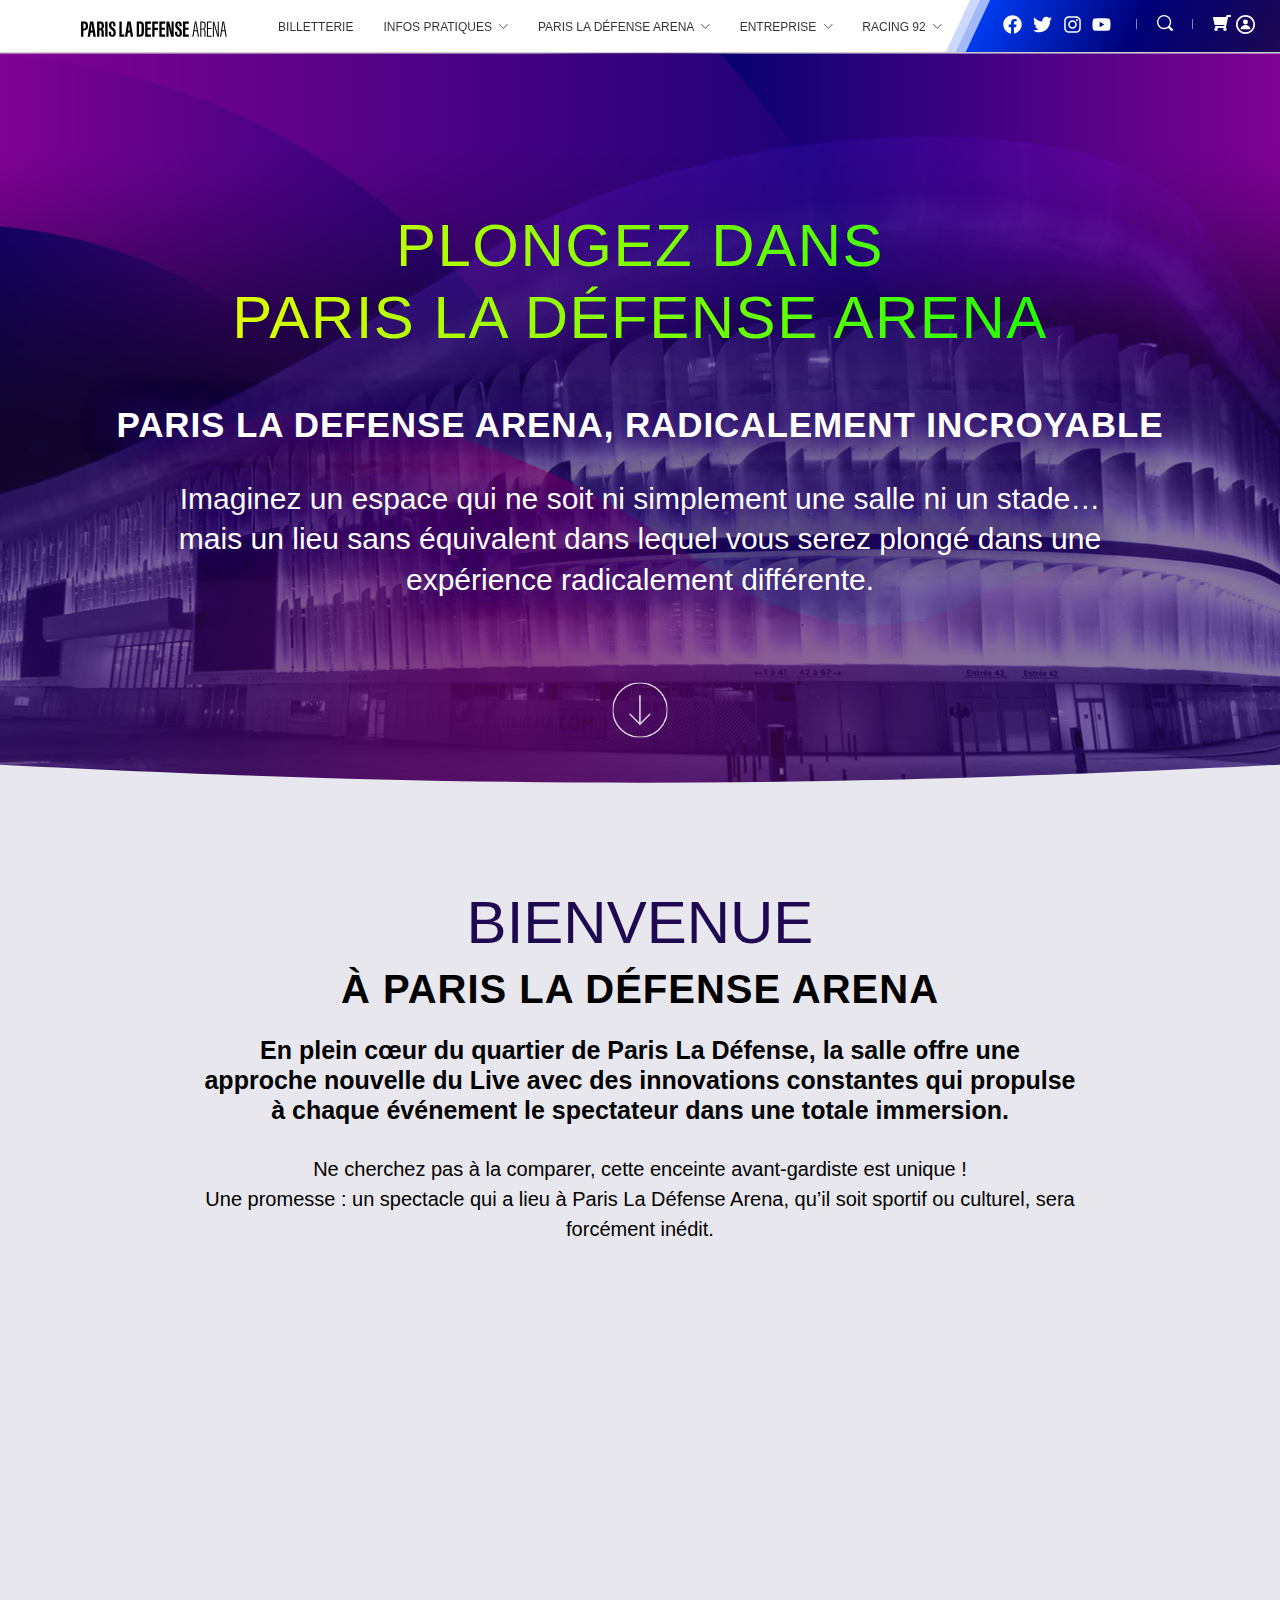
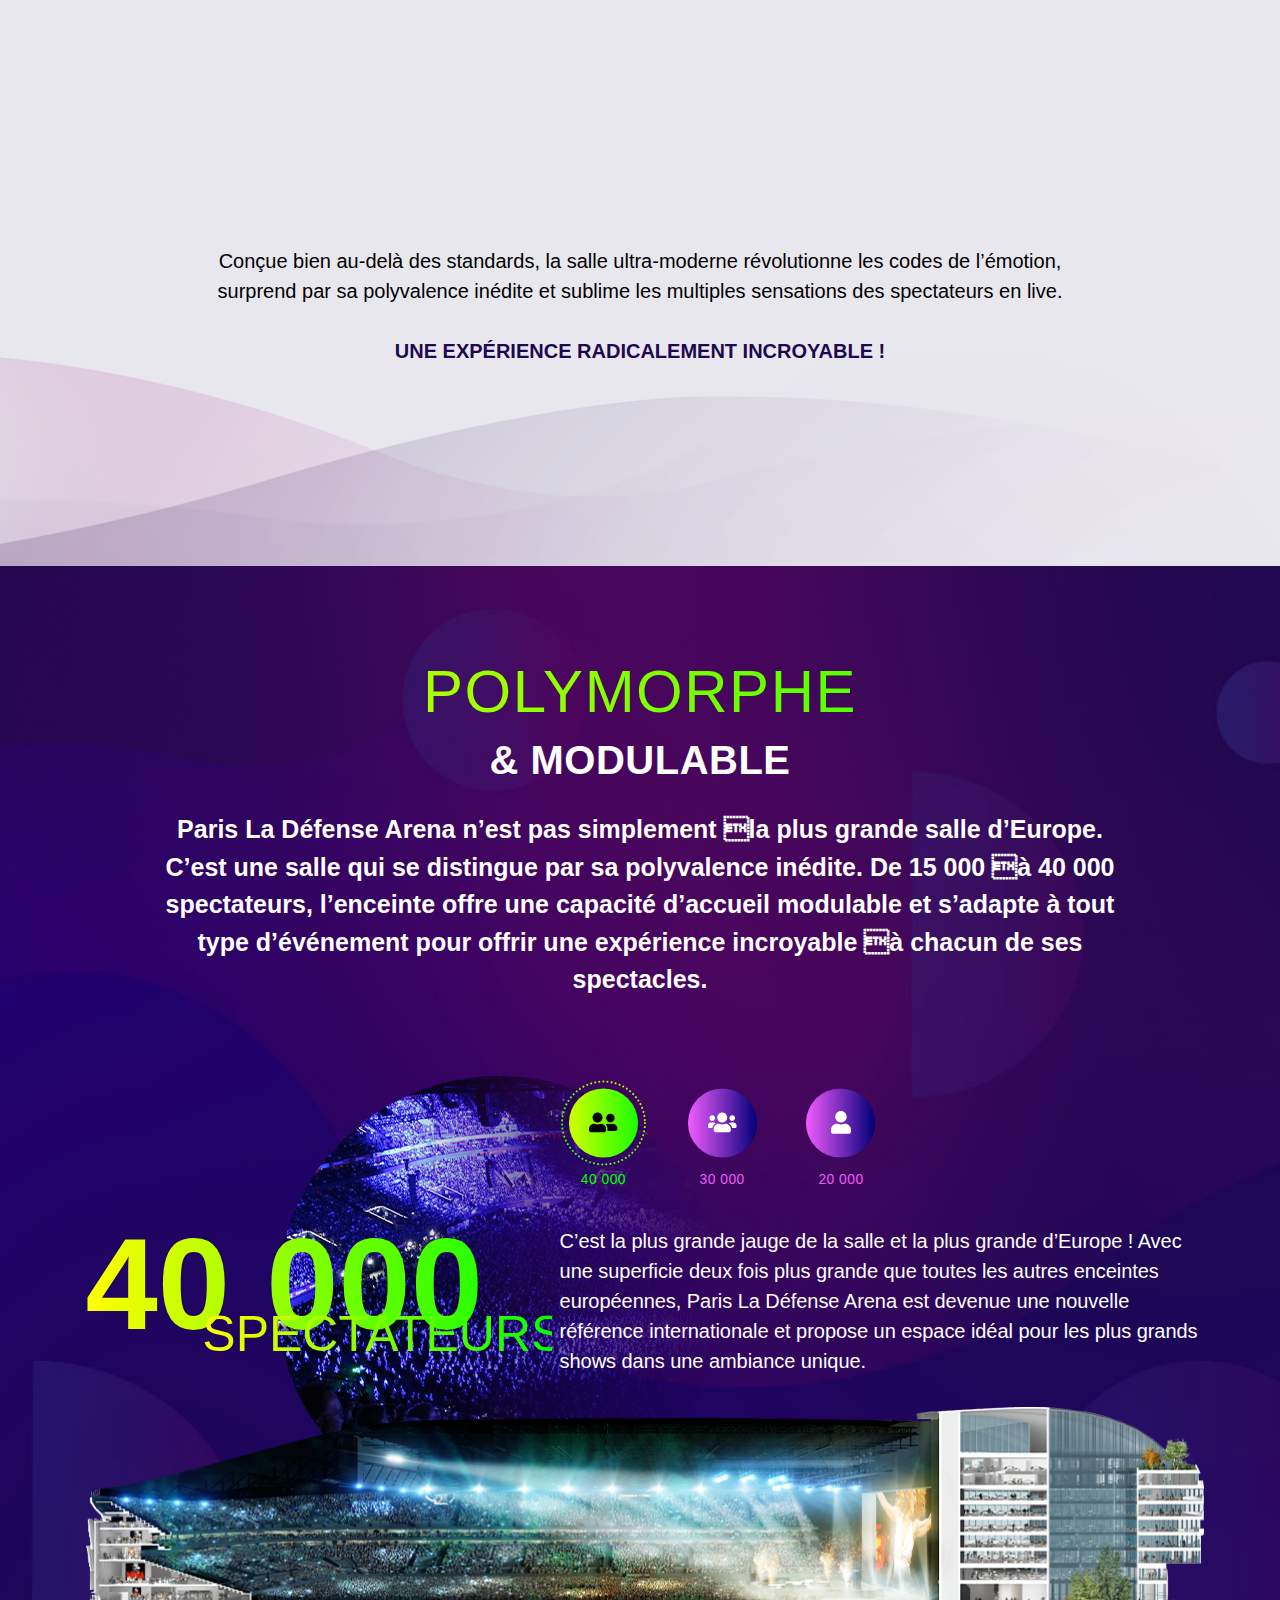
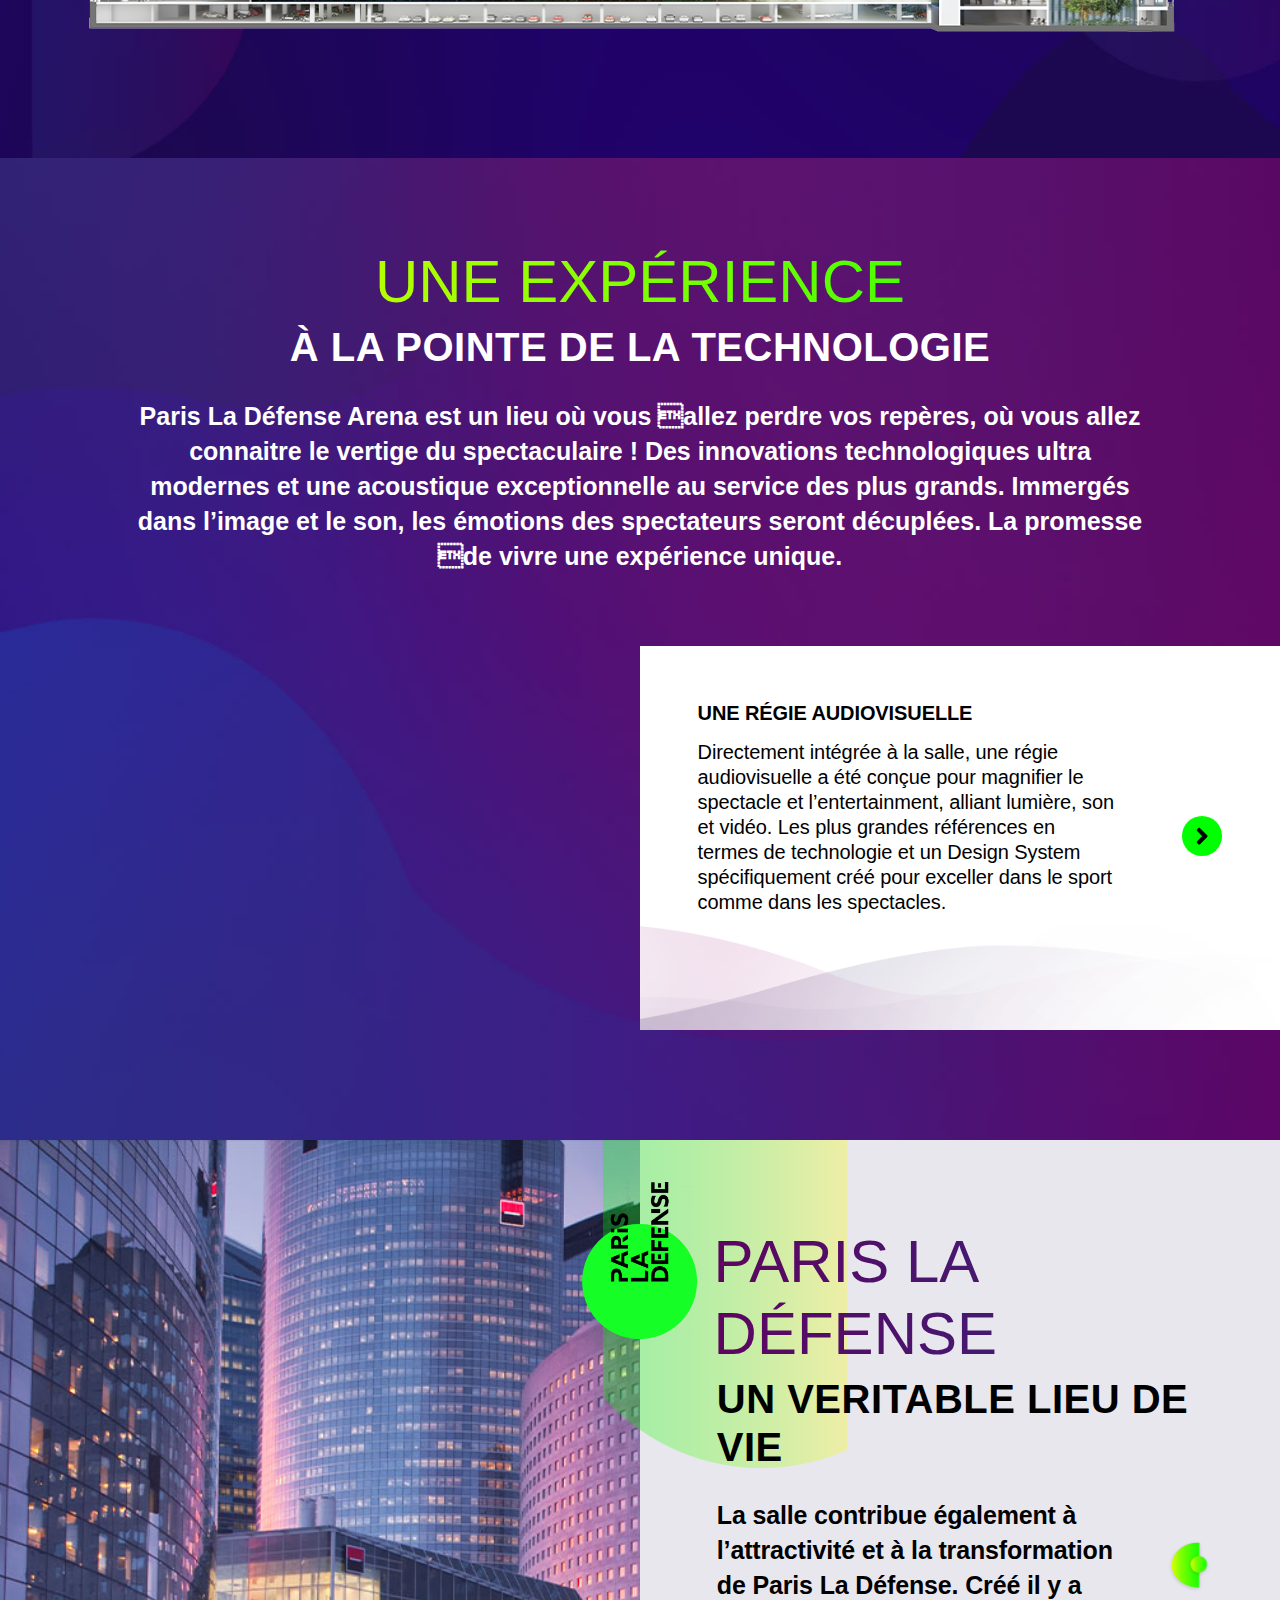
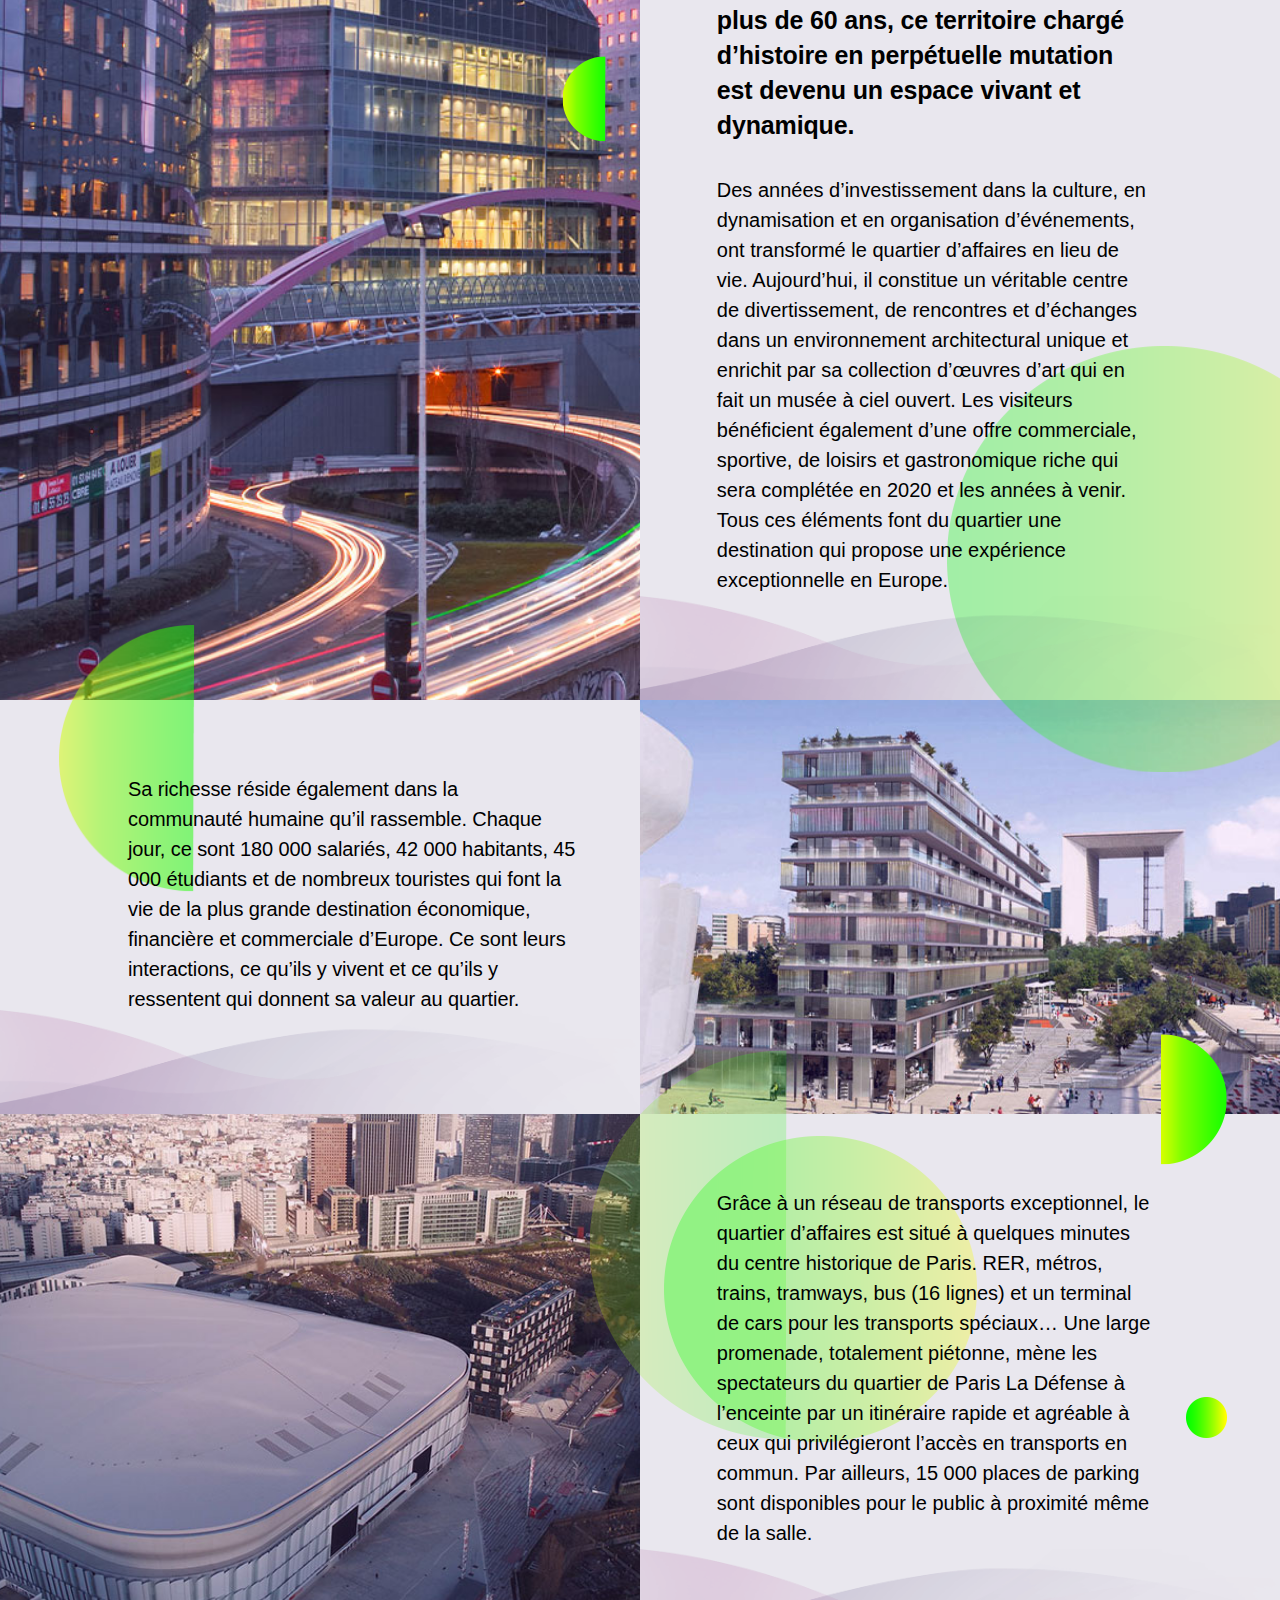
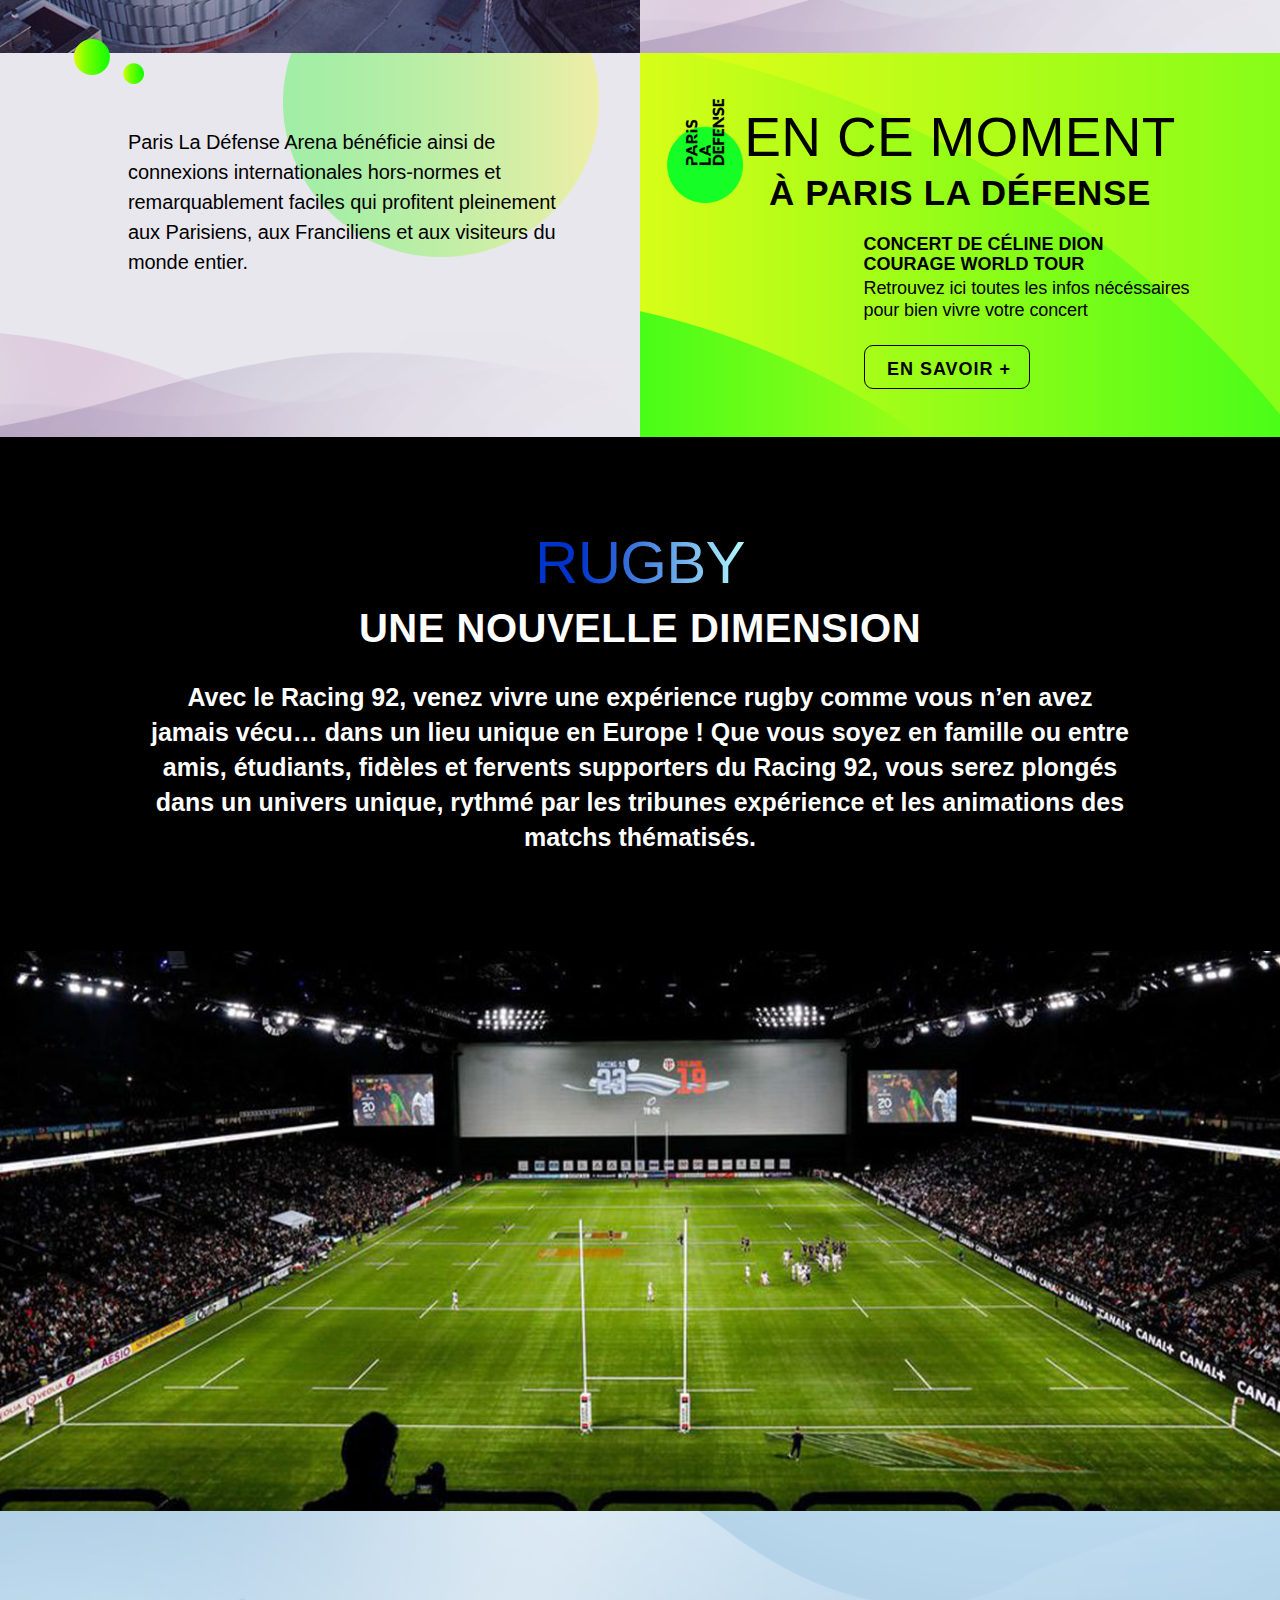
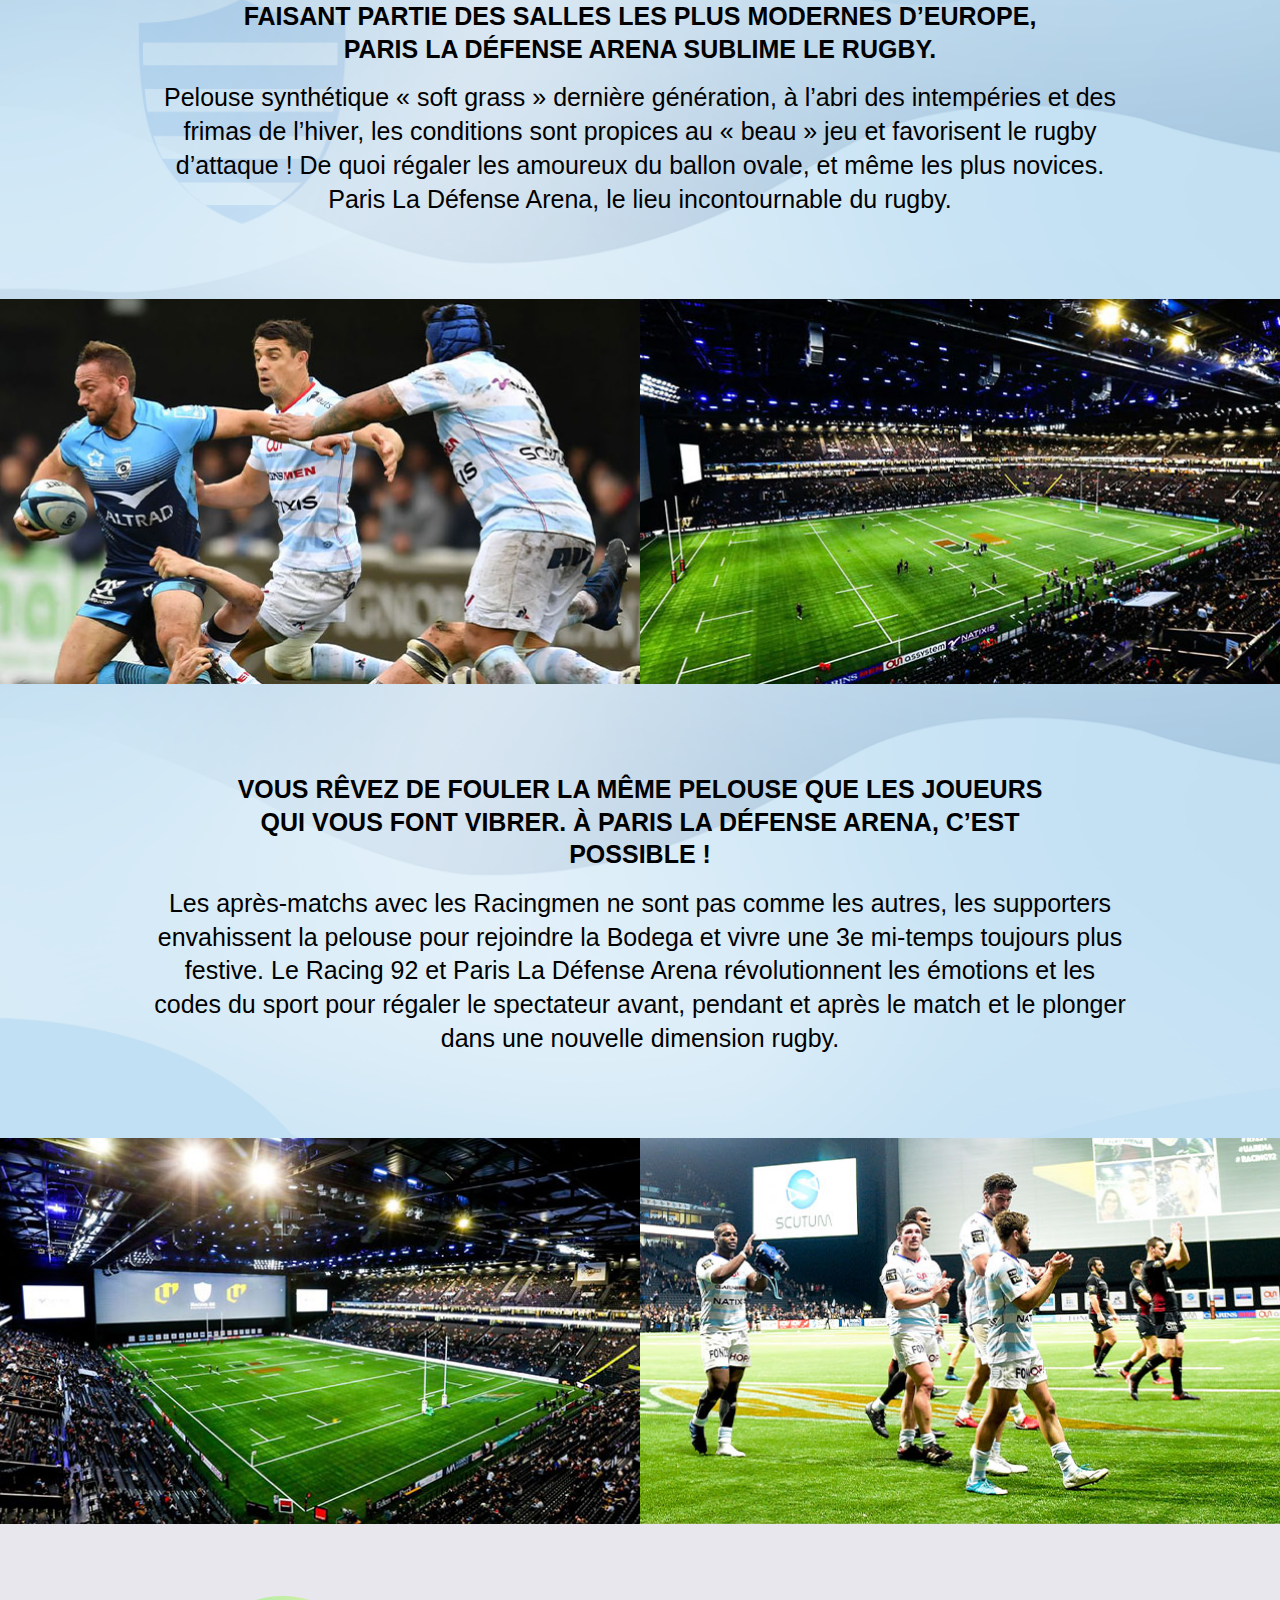
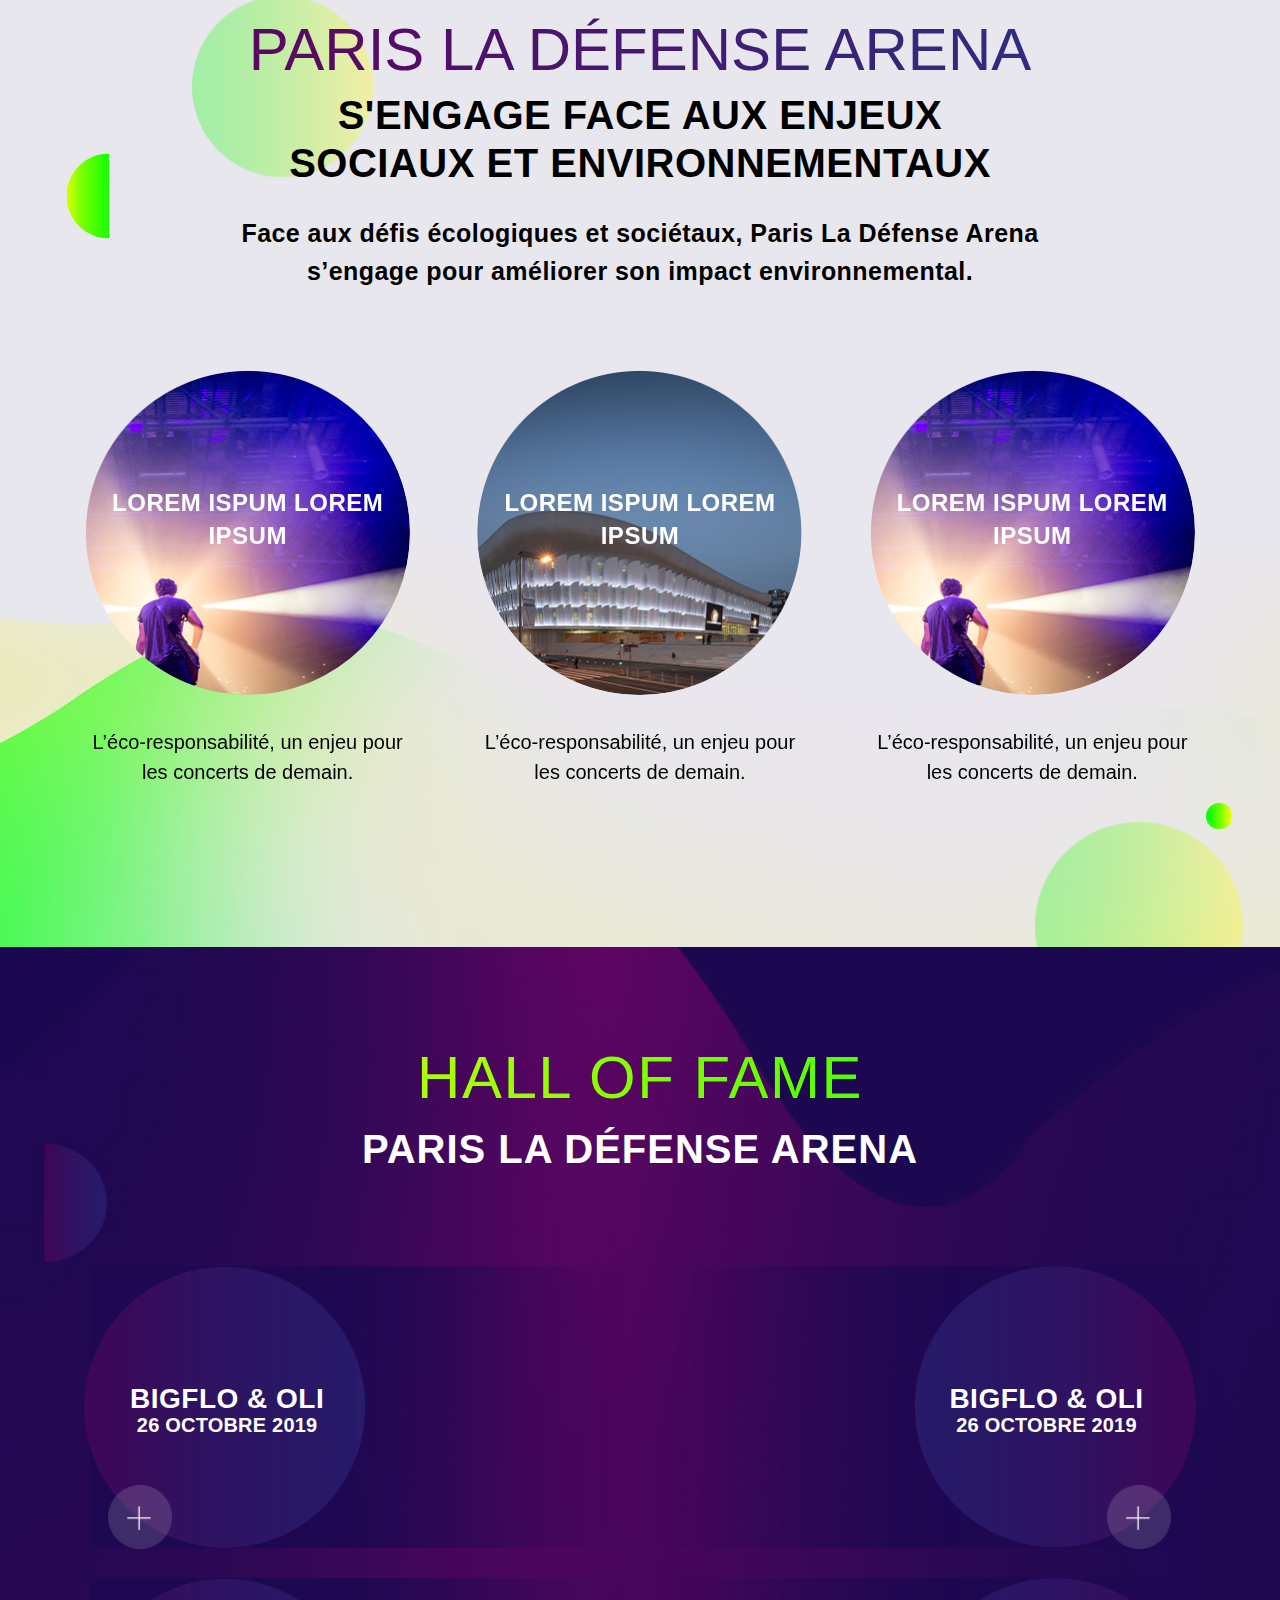
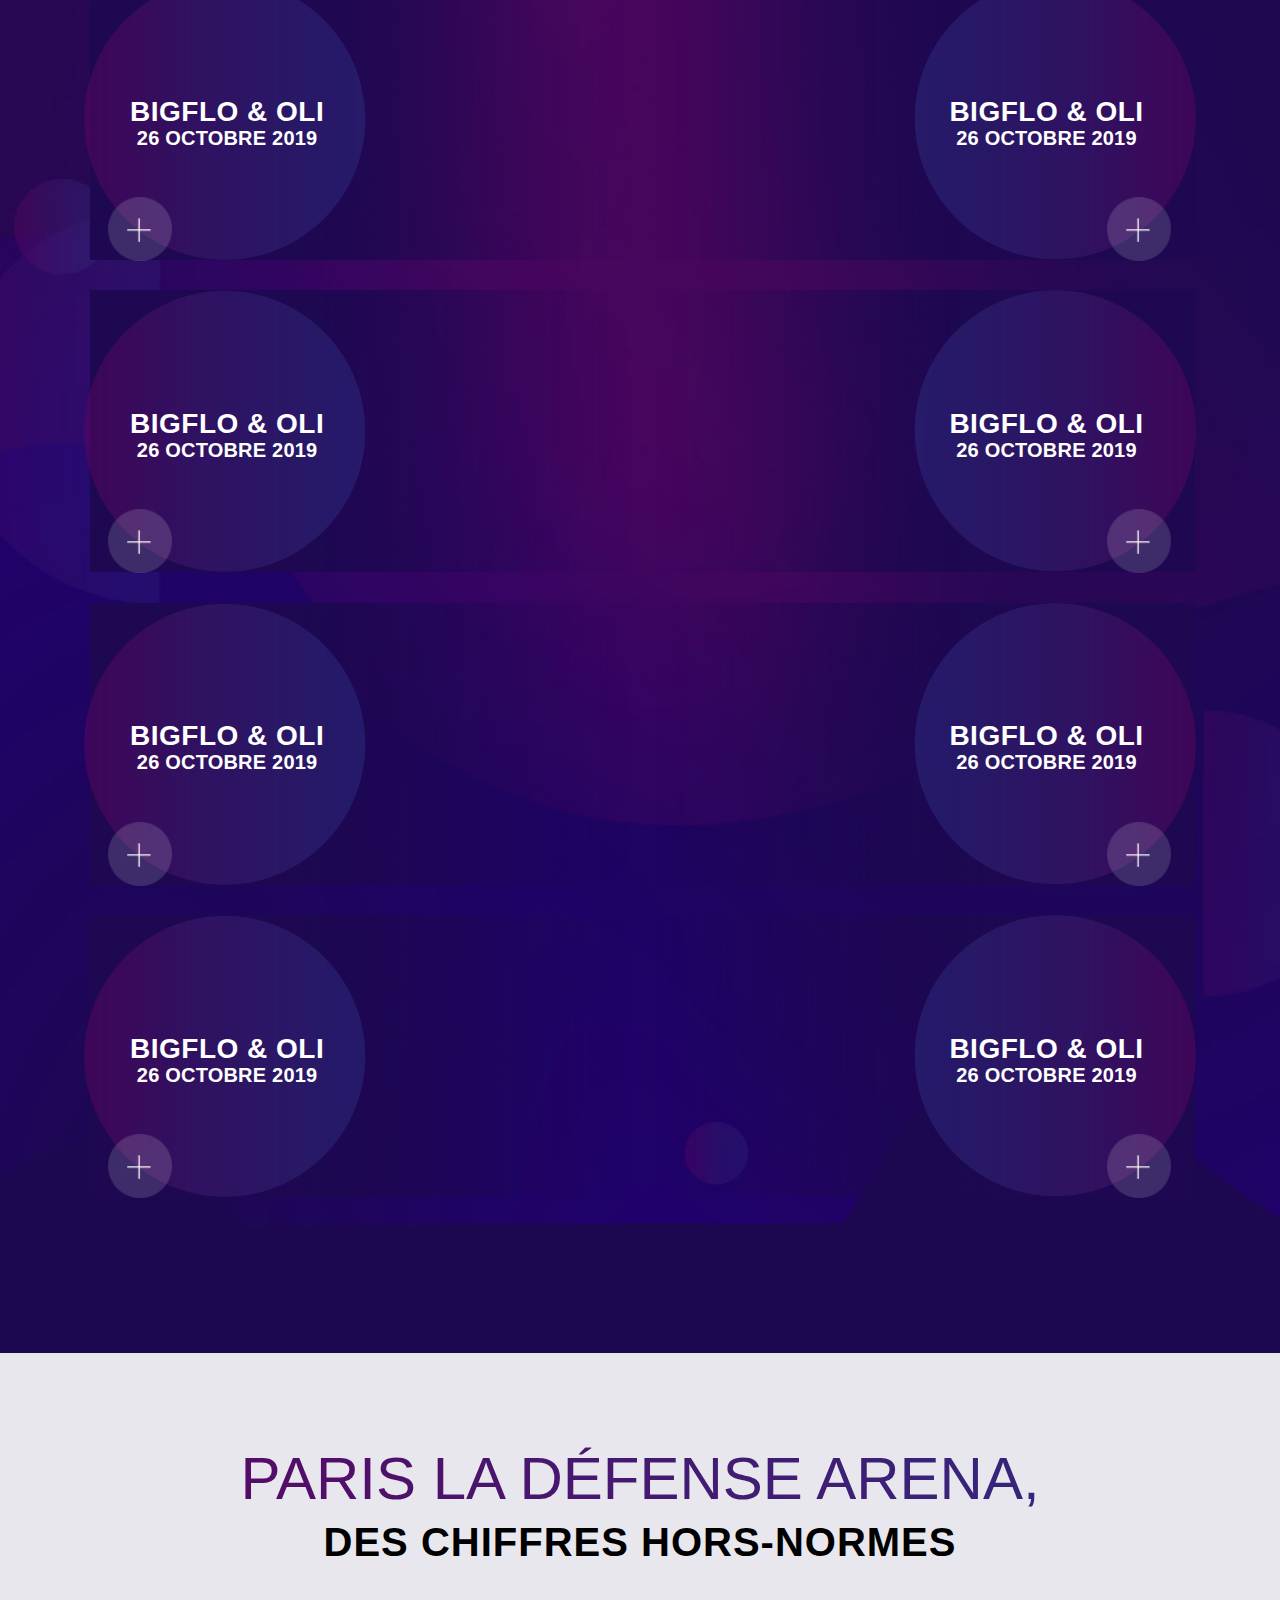
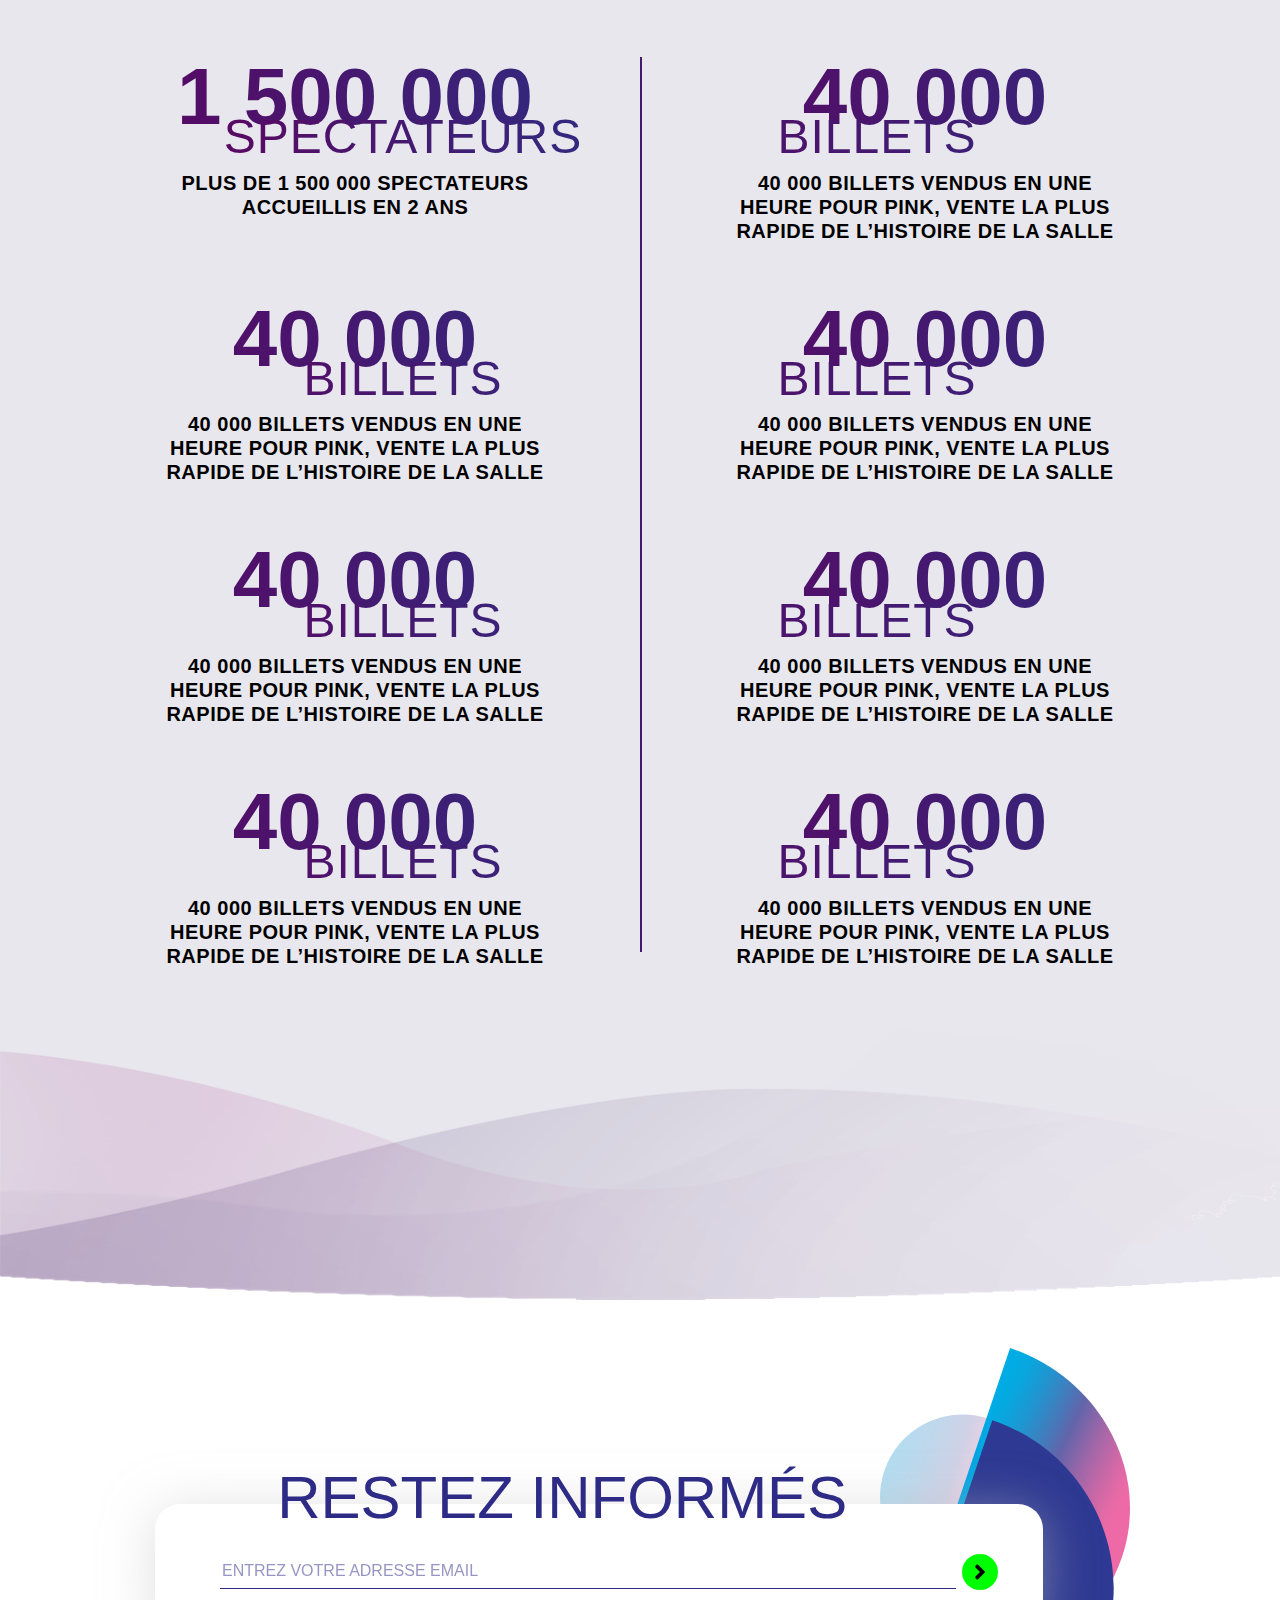
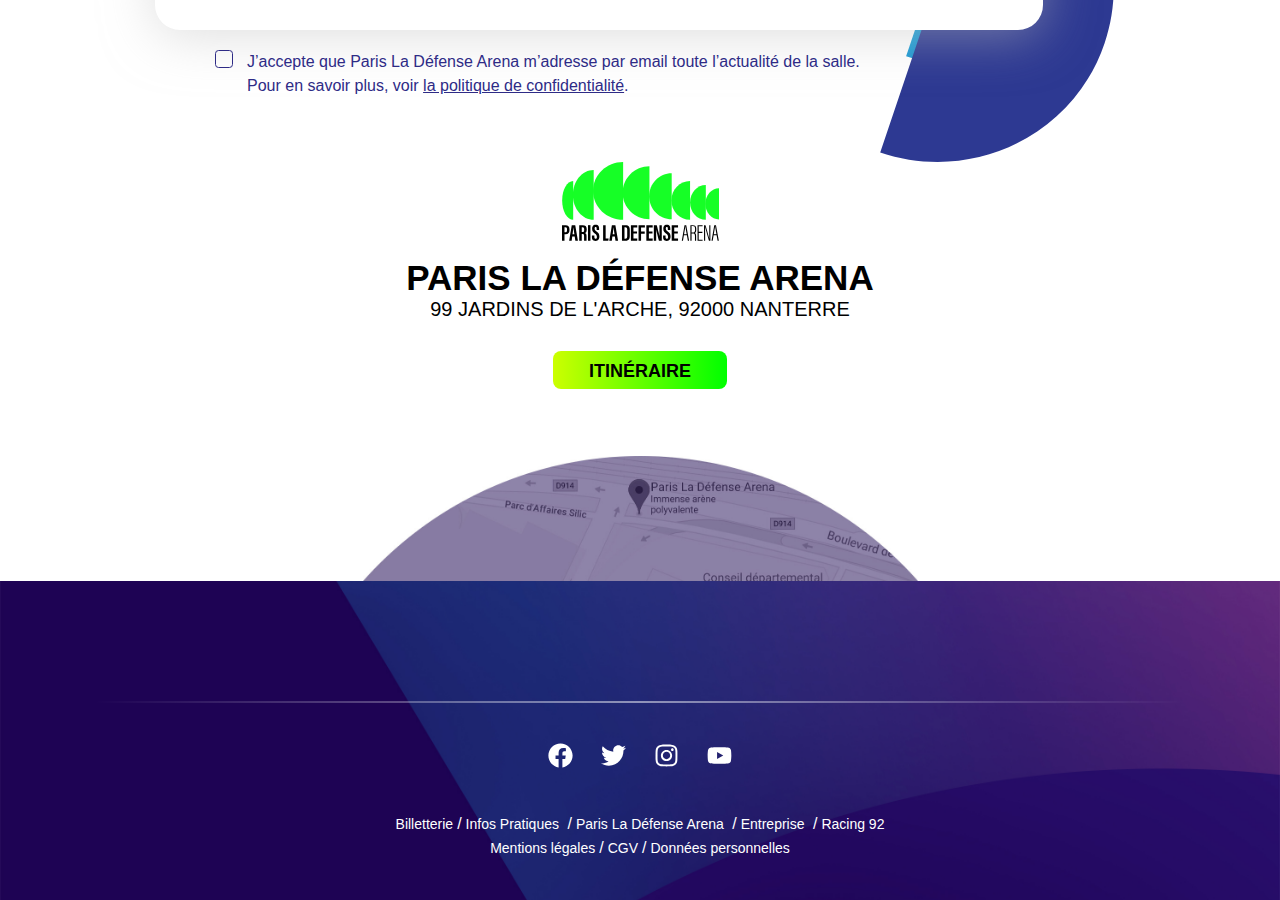
==== commit ff5c22d3: "Fixes" ====
--- a/index.html
+++ b/index.html
@@ -550,7 +550,7 @@
 								    <circle id="pointilles" class="pointilles" cx="61.5" r="60" cy="61.5"></circle>
 								</g>
 							</svg>	
-							<svg aria-hidden="true" focusable="false" data-prefix="fas" data-icon="users" class="service__icon svg-inline--fa fa-users fa-w-20" role="img" xmlns="http://www.w3.org/2000/svg" viewBox="0 0 640 512"><path fill="currentColor" d="M96 224c35.3 0 64-28.7 64-64s-28.7-64-64-64-64 28.7-64 64 28.7 64 64 64zm448 0c35.3 0 64-28.7 64-64s-28.7-64-64-64-64 28.7-64 64 28.7 64 64 64zm32 32h-64c-17.6 0-33.5 7.1-45.1 18.6 40.3 22.1 68.9 62 75.1 109.4h66c17.7 0 32-14.3 32-32v-32c0-35.3-28.7-64-64-64zm-256 0c61.9 0 112-50.1 112-112S381.9 32 320 32 208 82.1 208 144s50.1 112 112 112zm76.8 32h-8.3c-20.8 10-43.9 16-68.5 16s-47.6-6-68.5-16h-8.3C179.6 288 128 339.6 128 403.2V432c0 26.5 21.5 48 48 48h288c26.5 0 48-21.5 48-48v-28.8c0-63.6-51.6-115.2-115.2-115.2zm-223.7-13.4C161.5 263.1 145.6 256 128 256H64c-35.3 0-64 28.7-64 64v32c0 17.7 14.3 32 32 32h65.9c6.3-47.4 34.9-87.3 75.2-109.4z"></path></svg>
+							<i class="fa fa-user-friends svg-inline--fa service__icon"></i>
 						</div>
 						<span class="b-polymorphe--buttons--item--label">40 000</span>
 					</div>
@@ -577,7 +577,7 @@
 								    <circle id="pointilles" class="pointilles" cx="61.5" r="60" cy="61.5"></circle>
 								  </g>
 								</svg>	
-								<svg aria-hidden="true" focusable="false" data-prefix="fas" data-icon="user-friends" class="service__icon svg-inline--fa fa-user-friends fa-w-20" role="img" xmlns="http://www.w3.org/2000/svg" viewBox="0 0 640 512"><path fill="currentColor" d="M192 256c61.9 0 112-50.1 112-112S253.9 32 192 32 80 82.1 80 144s50.1 112 112 112zm76.8 32h-8.3c-20.8 10-43.9 16-68.5 16s-47.6-6-68.5-16h-8.3C51.6 288 0 339.6 0 403.2V432c0 26.5 21.5 48 48 48h288c26.5 0 48-21.5 48-48v-28.8c0-63.6-51.6-115.2-115.2-115.2zM480 256c53 0 96-43 96-96s-43-96-96-96-96 43-96 96 43 96 96 96zm48 32h-3.8c-13.9 4.8-28.6 8-44.2 8s-30.3-3.2-44.2-8H432c-20.4 0-39.2 5.9-55.7 15.4 24.4 26.3 39.7 61.2 39.7 99.8v38.4c0 2.2-.5 4.3-.6 6.4H592c26.5 0 48-21.5 48-48 0-61.9-50.1-112-112-112z"></path></svg>
+								<i class="fa fa-users svg-inline--fa service__icon"></i>
 							</svg>
 						</div>
 						<span class="b-polymorphe--buttons--item--label">30 000</span>
--- a/themes/pld_arena/assets/css/style.css
+++ b/themes/pld_arena/assets/css/style.css
@@ -24178,7 +24178,7 @@
 .p-defense .b-introduction:after {
   content: "";
   width: 100%;
-  padding-top: 2.7086383602%;
+  padding-top: 3.7086383602%;
   background-image: url(../images/forme-arrondie-bas-de-page-grey.svg?d4eeb2a1b0e5c51a446b3c863964c94c);
   background-size: cover;
   background-position: bottom;
@@ -25232,8 +25232,8 @@
     margin-top: 1.5rem;
     margin-left: 0rem;
     letter-spacing: 1px;
-    line-height: 2.5rem;
-    padding: 0 1.15rem 0 1.4rem;
+    line-height: 2.4rem;
+    padding: 0.2rem 1.15rem 0 1.4rem;
   }
 
   .p-defense .b-veritable--moment--event--link:hover {
